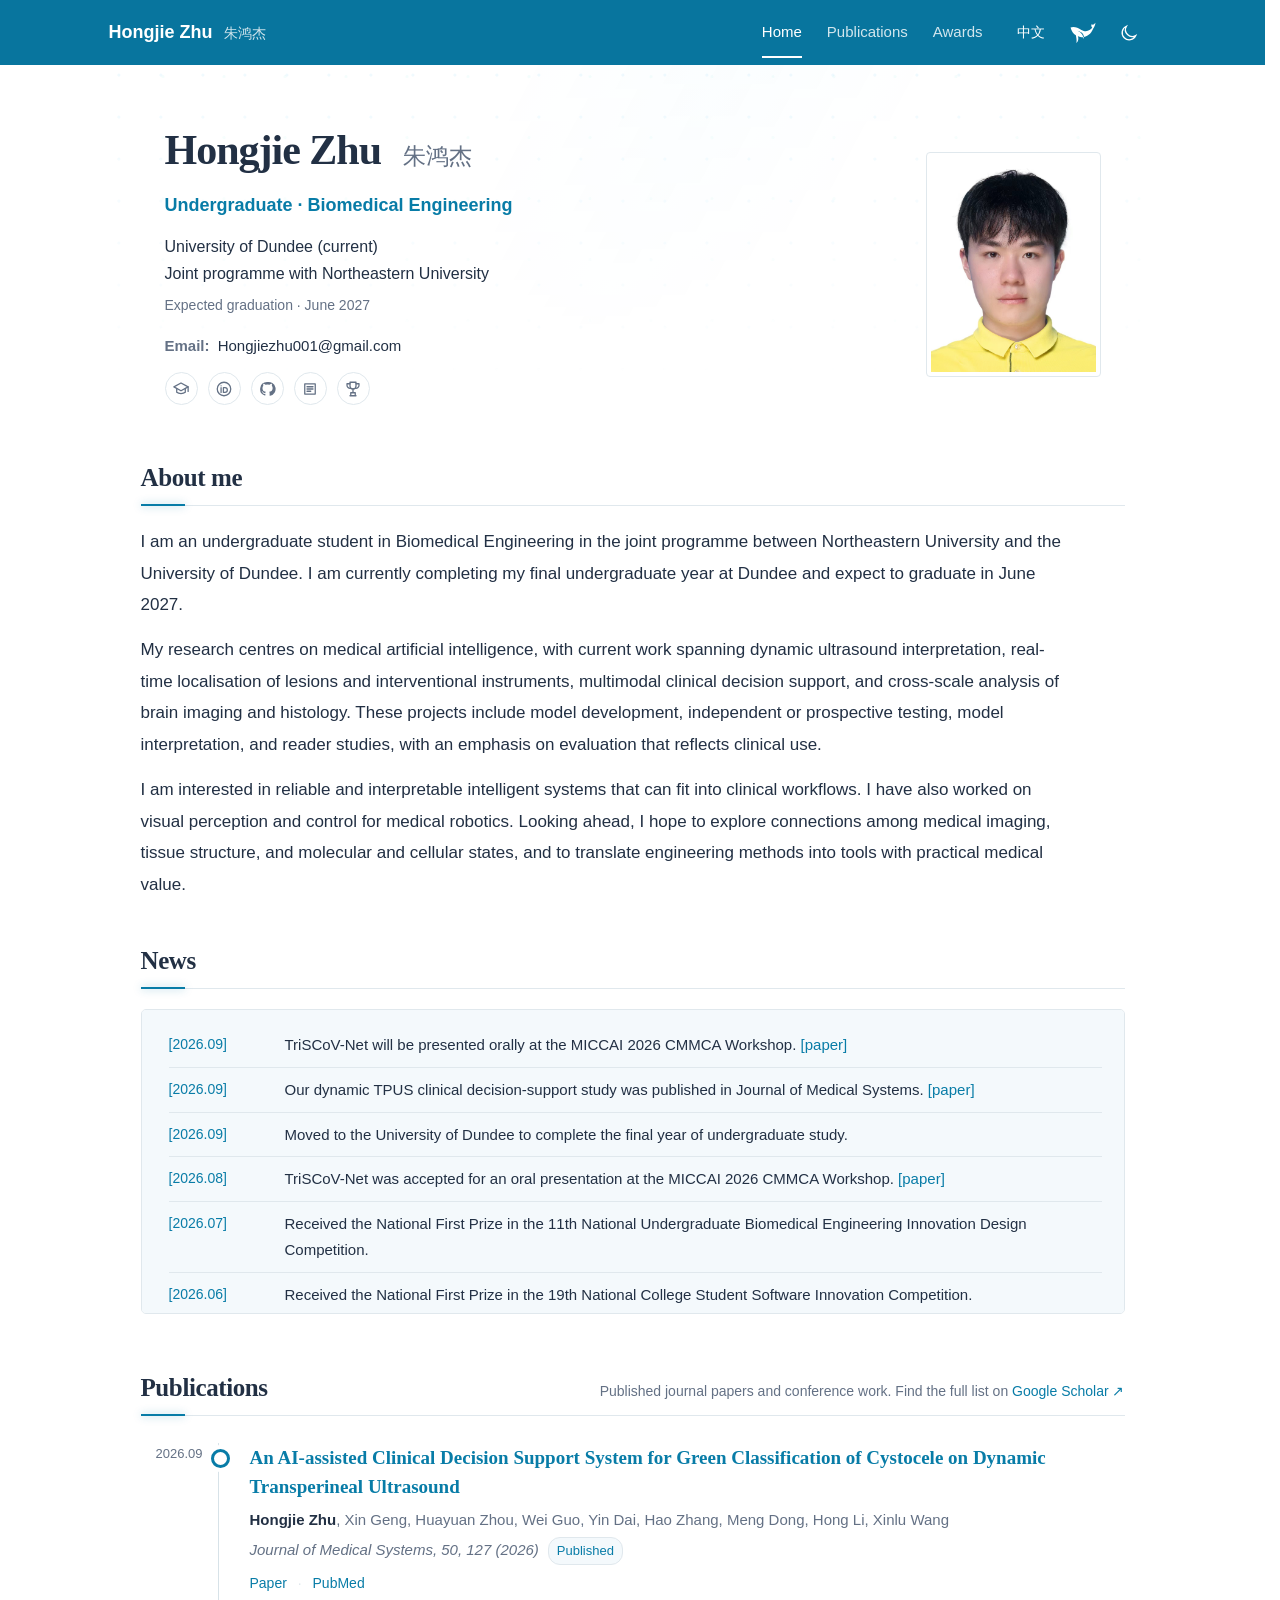
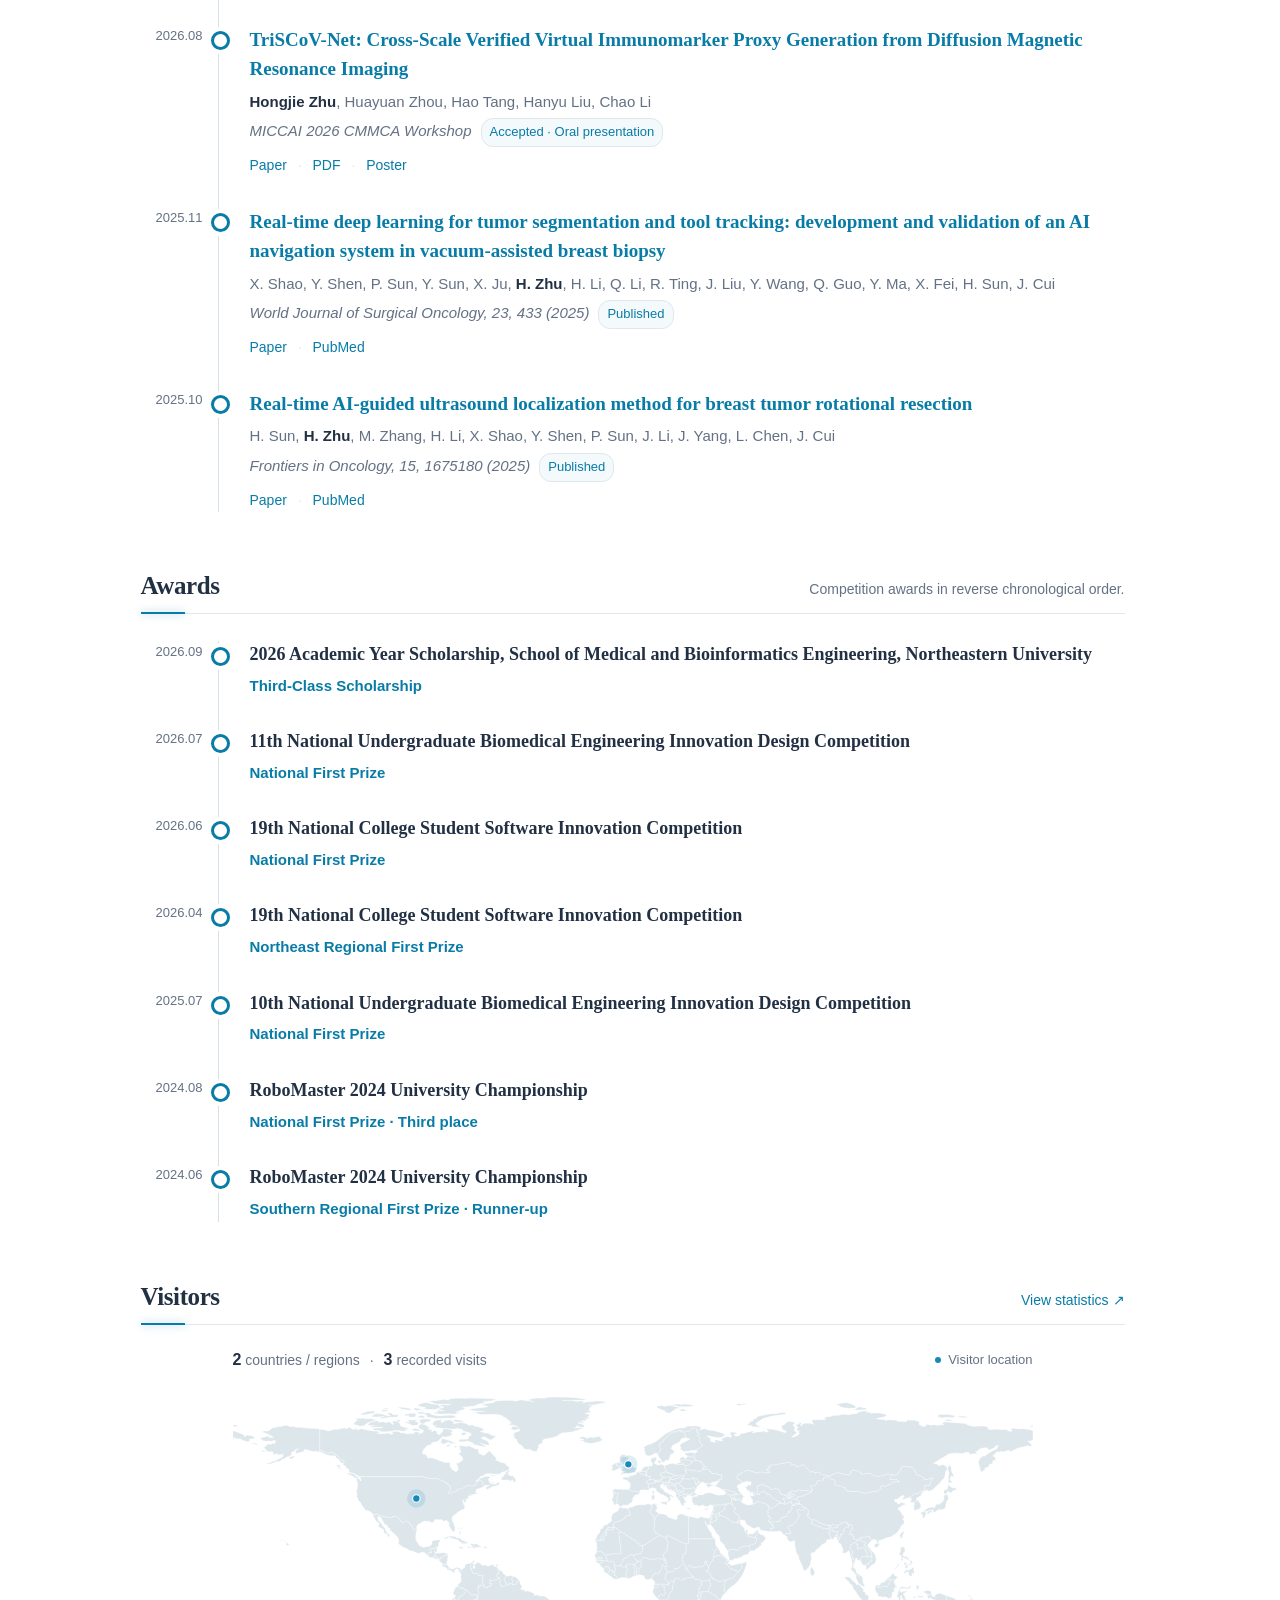
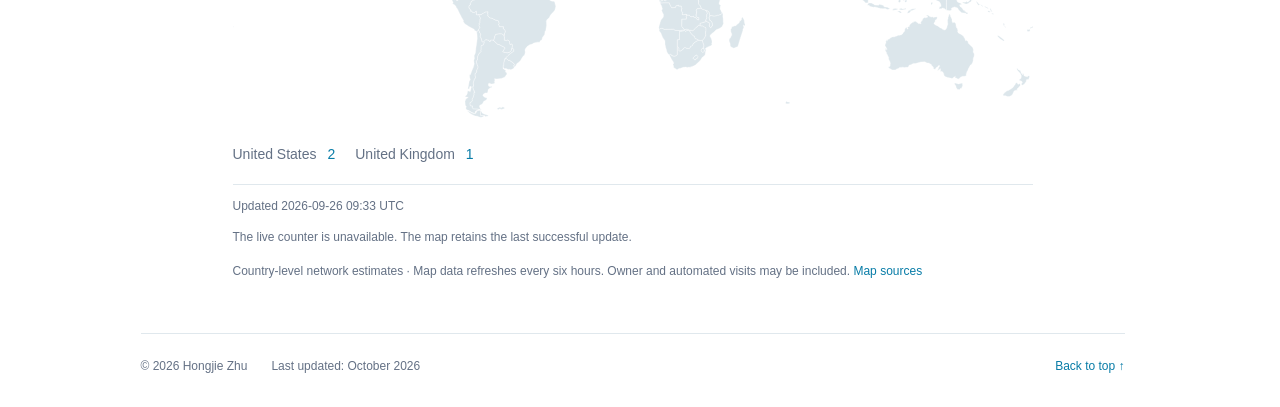
==== index.html @ 6c7c734a "Remove control hover tiles and secondary homepage entrance animation" ====
<!DOCTYPE html>
<html lang="en" data-theme="light"><head><meta charset="utf-8"><meta name="viewport" content="width=device-width,initial-scale=1"><meta name="theme-color" content="#ffffff"><meta name="description" content="Hongjie Zhu's academic homepage: biomedical engineering at Northeastern University and the University of Dundee, with a focus on medical AI and imaging."><title>Hongjie Zhu's Homepage | 朱鸿杰</title><link rel="canonical" href="https://hongjie-zhu.github.io/"><link rel="icon" type="image/svg+xml" href="assets/favicon.svg"><script>(function(){try{var m=localStorage.getItem('hz-theme');document.documentElement.dataset.theme=m||(matchMedia('(prefers-color-scheme: dark)').matches?'dark':'light');}catch(e){}})();</script><link rel="stylesheet" href="styles.css?v=7588e8929e"><script defer src="app.js?v=007b55845a"></script><link rel="alternate" hreflang="en" href="https://hongjie-zhu.github.io/"><link rel="alternate" hreflang="zh-CN" href="https://hongjie-zhu.github.io/zh/"><link rel="alternate" hreflang="x-default" href="https://hongjie-zhu.github.io/"><meta property="og:type" content="website"><meta property="og:site_name" content="Hongjie Zhu · 朱鸿杰"><meta property="og:title" content="Hongjie Zhu's Homepage | 朱鸿杰"><meta property="og:description" content="Hongjie Zhu is a Biomedical Engineering undergraduate in the joint programme between Northeastern University and the University of Dundee, currently studying at Dundee and working on medical AI and medical imaging."><meta property="og:url" content="https://hongjie-zhu.github.io/"><meta property="og:locale" content="en_US"><script type="application/ld+json">{"@context": "https://schema.org", "@type": "ProfilePage", "url": "https://hongjie-zhu.github.io/", "name": "Hongjie Zhu's Homepage | 朱鸿杰", "inLanguage": "en", "mainEntity": {"@type": "Person", "@id": "https://hongjie-zhu.github.io/#hongjie-zhu", "name": "Hongjie Zhu", "alternateName": "朱鸿杰", "url": "https://hongjie-zhu.github.io/", "image": "https://hongjie-zhu.github.io/assets/hongjie-zhu.jpg", "email": "mailto:hongjiezhu001@gmail.com", "sameAs": ["https://github.com/TTTiankun", "https://scholar.google.co.uk/citations?user=rkhNRc4AAAAJ&hl=en", "https://orcid.org/0009-0009-0659-2012", "https://openreview.net/profile?id=~Hongjie_Zhu2"], "description": "Hongjie Zhu is a Biomedical Engineering undergraduate in the joint programme between Northeastern University and the University of Dundee, currently studying at Dundee and working on medical AI and medical imaging.", "affiliation": [{"@type": "CollegeOrUniversity", "name": "University of Dundee"}, {"@type": "CollegeOrUniversity", "name": "Northeastern University"}], "knowsAbout": ["Medical artificial intelligence", "Ultrasound imaging", "Medical imaging"]}}</script><link rel="stylesheet" href="academic.css?v=309079df44"><script defer src="visitor-map.js?v=ad8a6054bc"></script><script defer src="single-page.js?v=20260926c"></script><script>(function(){try{if(!sessionStorage.getItem('hongjie-whale-intro-seen-v1')&&!matchMedia('(prefers-reduced-motion: reduce)').matches)document.documentElement.classList.add('whale-intro-pending')}catch(e){}})();</script><script defer src="intro-whale.js?v=3467a42bf1"></script></head><body id="top" data-single-page="true"><div class="whale-intro" id="whale-intro" aria-hidden="true"><canvas id="whale-canvas" aria-hidden="true"></canvas><button class="intro-skip" id="intro-skip" type="button">Skip</button><div class="intro-brand"><strong>Hongjie Zhu · 朱鸿杰</strong><span>Medical AI · Imaging · Intelligent Systems</span><i aria-hidden="true"></i></div><div class="intro-depth" aria-hidden="true">Deep data · Living intelligence</div></div><a class="skip" href="#main">Skip to content</a><header class="site-header"><div class="header-inner"><a class="site-name" href="#home">Hongjie Zhu <span lang="zh-CN">朱鸿杰</span></a><nav aria-label="Main navigation"><a href="#home" aria-current="location">Home</a><a href="#publications">Publications</a><a href="#awards">Awards</a></nav><div class="preferences"><button id="language-toggle" type="button">中文</button><button class="replay-whale" id="intro-replay" type="button" aria-label="Replay digital whale intro" title="Replay digital whale intro"><svg viewBox="0 0 36 30" aria-hidden="true"><path class="whale-silhouette" fill-rule="evenodd" d="M2 8C6 6 11 8 16 11C22 14.5 27 12 30 8C28.5 7 28.5 5 29 3.7C31 5 32 4 34 1.8C33.8 5 32.5 7.6 31 9.4C28.5 16 23 20 17 20.5C14.5 20.8 12.8 20 11.4 19C12.8 22.8 11.8 26 9.5 28C10.3 24 9.2 20.5 8.8 18C5.5 16.5 3.2 12.8 2 8ZM10.8 12.1C14.6 13.3 18.6 17.3 18.9 23.1C20.1 20.1 18.4 16.1 16.1 14.5C14.3 13.1 12.4 12.3 10.8 12.1Z"/></svg></button><button id="theme-toggle" type="button"><svg aria-hidden="true" viewBox="0 0 24 24"><path class="moon-icon" d="M20.1 15.1A8.2 8.2 0 0 1 8.9 3.9 8.5 8.5 0 1 0 20.1 15.1Z"></path><g class="sun-icon"><circle cx="12" cy="12" r="4"></circle><path d="M12 2v2m0 16v2M2 12h2m16 0h2M5 5l1.5 1.5m11 11L19 19M5 19l1.5-1.5m11-11L19 5"></path></g></svg></button></div></div></header><main class="page" id="main"><section class="nav-section home-content" id="home"><section class="academic-profile"><div class="identity"><h1>Hongjie Zhu <span lang="zh-CN">朱鸿杰</span></h1><p class="identity-role">Undergraduate · Biomedical Engineering</p><p class="identity-affiliation"><a href="https://www.dundee.ac.uk/" target="_blank" rel="noopener noreferrer">University of Dundee</a> (current)<br>Joint programme with <a href="https://www.neu.edu.cn/" target="_blank" rel="noopener noreferrer">Northeastern University</a></p><p class="identity-programme">Expected graduation · June 2027</p><p class="identity-email"><span>Email:</span> Hongjiezhu001@gmail.com</p><div class="profile-icons"><a class="profile-icon" href="https://scholar.google.co.uk/citations?user=rkhNRc4AAAAJ&hl=en" aria-label="Google Scholar" title="Google Scholar" target="_blank" rel="noopener noreferrer"><svg viewBox="0 0 24 24" aria-hidden="true"><path d="M2.5 9.2 12 4l9.5 5.2L12 14.4 2.5 9.2Z"/><path d="M6.3 11.3v5.1c2.9 2.2 8.5 2.2 11.4 0v-5.1M21.5 9.3v6"/></svg></a><a class="profile-icon" href="https://orcid.org/0009-0009-0659-2012" aria-label="ORCID" title="ORCID" target="_blank" rel="noopener noreferrer"><svg viewBox="0 0 24 24" aria-hidden="true"><circle cx="12" cy="12" r="9"/><path d="M8.1 10.2v6.3M8.1 7.7h.01M11.2 10.2h2.1a3.15 3.15 0 0 1 0 6.3h-2.1v-6.3Z"/></svg></a><a class="profile-icon" href="https://github.com/TTTiankun" aria-label="GitHub" title="GitHub" target="_blank" rel="noopener noreferrer"><svg viewBox="0 0 24 24" aria-hidden="true"><path d="M12 2.8a9.2 9.2 0 0 0-2.9 17.9c.5.1.7-.2.7-.5v-1.8c-2.8.6-3.4-1.2-3.4-1.2-.5-1.2-1.1-1.5-1.1-1.5-.9-.6.1-.6.1-.6 1 0 1.6 1.1 1.6 1.1.9 1.6 2.4 1.1 2.9.9.1-.7.4-1.1.7-1.4-2.3-.3-4.6-1.1-4.6-5.1 0-1.1.4-2.1 1.1-2.8-.1-.3-.5-1.3.1-2.7 0 0 .9-.3 2.9 1.1a10 10 0 0 1 5.3 0c2-1.4 2.9-1.1 2.9-1.1.6 1.4.2 2.4.1 2.7.7.8 1.1 1.7 1.1 2.8 0 4-2.4 4.8-4.7 5.1.4.3.7 1 .7 1.9v3c0 .3.2.6.7.5A9.2 9.2 0 0 0 12 2.8Z"/></svg></a><a class="profile-icon" href="https://openreview.net/profile?id=~Hongjie_Zhu2" aria-label="OpenReview" title="OpenReview" target="_blank" rel="noopener noreferrer"><svg viewBox="0 0 24 24" aria-hidden="true"><path d="M5 5.3h14v13.4H5z"/><path d="M8 9h8M8 12h8M8 15h5"/></svg></a><a class="profile-icon" href="#awards" aria-label="Awards" title="Awards"><svg viewBox="0 0 24 24" aria-hidden="true"><path d="M8 3h8v5a4 4 0 0 1-8 0V3Z"/><path d="M8 5H4v2a4 4 0 0 0 4.5 4M16 5h4v2a4 4 0 0 1-4.5 4M12 12v5M8 21h8M9 17h6v4H9z"/></svg></a></div></div><figure class="identity-photo"><img class="portrait" src="assets/hongjie-zhu.jpg" width="1102" height="1417" alt="Hongjie Zhu / 朱鸿杰" fetchpriority="high"></figure></section><section class="section biography-section"><h2>About me</h2><p>I am an undergraduate student in Biomedical Engineering in the joint programme between Northeastern University and the University of Dundee. I am currently completing my final undergraduate year at Dundee and expect to graduate in June 2027.</p><p>My research centres on medical artificial intelligence, with current work spanning dynamic ultrasound interpretation, real-time localisation of lesions and interventional instruments, multimodal clinical decision support, and cross-scale analysis of brain imaging and histology. These projects include model development, independent or prospective testing, model interpretation, and reader studies, with an emphasis on evaluation that reflects clinical use.</p><p>I am interested in reliable and interpretable intelligent systems that can fit into clinical workflows. I have also worked on visual perception and control for medical robotics. Looking ahead, I hope to explore connections among medical imaging, tissue structure, and molecular and cellular states, and to translate engineering methods into tools with practical medical value.</p></section><section class="section news-section"><h2>News</h2><div class="news-scroll" tabindex="0" aria-label="News archive"><ul><li><time datetime="2026.09">[2026.09]</time><p>TriSCoV-Net will be presented orally at the MICCAI 2026 CMMCA Workshop. <a href="https://papers.miccai.org/miccai-2026-sat/CMMCA_010.html" target="_blank" rel="noopener noreferrer">[paper]</a></p></li><li><time datetime="2026.09">[2026.09]</time><p>Our dynamic TPUS clinical decision-support study was published in Journal of Medical Systems. <a href="https://doi.org/10.1007/s10916-026-02453-7" target="_blank" rel="noopener noreferrer">[paper]</a></p></li><li><time datetime="2026.09">[2026.09]</time><p>Moved to the University of Dundee to complete the final year of undergraduate study.</p></li><li><time datetime="2026.08">[2026.08]</time><p>TriSCoV-Net was accepted for an oral presentation at the MICCAI 2026 CMMCA Workshop. <a href="https://papers.miccai.org/miccai-2026-sat/CMMCA_010.html" target="_blank" rel="noopener noreferrer">[paper]</a></p></li><li><time datetime="2026.07">[2026.07]</time><p>Received the National First Prize in the 11th National Undergraduate Biomedical Engineering Innovation Design Competition.</p></li><li><time datetime="2026.06">[2026.06]</time><p>Received the National First Prize in the 19th National College Student Software Innovation Competition.</p></li><li><time datetime="2026.04">[2026.04]</time><p>Received the Northeast Regional First Prize in the 19th National College Student Software Innovation Competition.</p></li><li><time datetime="2025.11">[2025.11]</time><p>Our AI navigation study was published in World Journal of Surgical Oncology. <a href="https://doi.org/10.1186/s12957-025-04087-4" target="_blank" rel="noopener noreferrer">[paper]</a></p></li><li><time datetime="2025.10">[2025.10]</time><p>Our real-time ultrasound localization study was published in Frontiers in Oncology. <a href="https://doi.org/10.3389/fonc.2025.1675180" target="_blank" rel="noopener noreferrer">[paper]</a></p></li><li><time datetime="2025.07">[2025.07]</time><p>Received the National First Prize in the 10th National Undergraduate Biomedical Engineering Innovation Design Competition.</p></li><li><time datetime="2024.08">[2024.08]</time><p>Received the National First Prize (third place) in the RoboMaster 2024 University Championship.</p></li><li><time datetime="2024.06">[2024.06]</time><p>Received the Southern Regional First Prize (runner-up) in the RoboMaster 2024 University Championship.</p></li><li><time datetime="2023.08">[2023.08]</time><p>Joined Northeastern University to study Biomedical Engineering.</p></li></ul></div></section></section><section class="nav-section section timeline-section" id="publications"><div class="section-title"><h2>Publications</h2><p>Published journal papers and conference work. Find the full list on <a href="https://scholar.google.co.uk/citations?user=rkhNRc4AAAAJ&hl=en" target="_blank" rel="noopener noreferrer">Google Scholar ↗</a></p></div><ol class="academic-timeline"><li><time datetime="2026.09">2026.09</time><article><h3>An AI-assisted Clinical Decision Support System for Green Classification of Cystocele on Dynamic Transperineal Ultrasound</h3><p class="timeline-authors"><strong>Hongjie Zhu</strong>, Xin Geng, Huayuan Zhou, Wei Guo, Yin Dai, Hao Zhang, Meng Dong, Hong Li, Xinlu Wang</p><p class="timeline-venue"><em>Journal of Medical Systems, 50, 127 (2026)</em><span class="timeline-status">Published</span></p><div class="timeline-links"><a href="https://doi.org/10.1007/s10916-026-02453-7" target="_blank" rel="noopener noreferrer">Paper</a><span aria-hidden="true"> · </span><a href="https://pubmed.ncbi.nlm.nih.gov/42678584/" target="_blank" rel="noopener noreferrer">PubMed</a></div></article></li><li><time datetime="2026.08">2026.08</time><article><h3>TriSCoV-Net: Cross-Scale Verified Virtual Immunomarker Proxy Generation from Diffusion Magnetic Resonance Imaging</h3><p class="timeline-authors"><strong>Hongjie Zhu</strong>, Huayuan Zhou, Hao Tang, Hanyu Liu, Chao Li</p><p class="timeline-venue"><em>MICCAI 2026 CMMCA Workshop</em><span class="timeline-status">Accepted · Oral presentation</span></p><div class="timeline-links"><a href="https://papers.miccai.org/miccai-2026-sat/CMMCA_010.html" target="_blank" rel="noopener noreferrer">Paper</a><span aria-hidden="true"> · </span><a href="https://papers.miccai.org/miccai-2026-sat/paper/CMMCA2026_010.pdf" target="_blank" rel="noopener noreferrer">PDF</a><span aria-hidden="true"> · </span><a href="https://cmmca.github.io/CMMCA2026/poster/10-ID-10_TriSCoV-Net%20Cross-Scale%20Verified%20Virtual%20Immunomarker%20Proxy%20Generation%20from%20Diffusion%20Magnetic%20Resonance%20Imaging.pdf" target="_blank" rel="noopener noreferrer">Poster</a></div></article></li><li><time datetime="2025.11">2025.11</time><article><h3>Real-time deep learning for tumor segmentation and tool tracking: development and validation of an AI navigation system in vacuum-assisted breast biopsy</h3><p class="timeline-authors">X. Shao, Y. Shen, P. Sun, Y. Sun, X. Ju, <strong>H. Zhu</strong>, H. Li, Q. Li, R. Ting, J. Liu, Y. Wang, Q. Guo, Y. Ma, X. Fei, H. Sun, J. Cui</p><p class="timeline-venue"><em>World Journal of Surgical Oncology, 23, 433 (2025)</em><span class="timeline-status">Published</span></p><div class="timeline-links"><a href="https://doi.org/10.1186/s12957-025-04087-4" target="_blank" rel="noopener noreferrer">Paper</a><span aria-hidden="true"> · </span><a href="https://pubmed.ncbi.nlm.nih.gov/41225484/" target="_blank" rel="noopener noreferrer">PubMed</a></div></article></li><li><time datetime="2025.10">2025.10</time><article><h3>Real-time AI-guided ultrasound localization method for breast tumor rotational resection</h3><p class="timeline-authors">H. Sun, <strong>H. Zhu</strong>, M. Zhang, H. Li, X. Shao, Y. Shen, P. Sun, J. Li, J. Yang, L. Chen, J. Cui</p><p class="timeline-venue"><em>Frontiers in Oncology, 15, 1675180 (2025)</em><span class="timeline-status">Published</span></p><div class="timeline-links"><a href="https://doi.org/10.3389/fonc.2025.1675180" target="_blank" rel="noopener noreferrer">Paper</a><span aria-hidden="true"> · </span><a href="https://pubmed.ncbi.nlm.nih.gov/41211448/" target="_blank" rel="noopener noreferrer">PubMed</a></div></article></li></ol></section><section class="nav-section section timeline-section" id="awards"><div class="section-title"><h2>Awards</h2><p>Competition awards in reverse chronological order.</p></div><ol class="academic-timeline award-timeline"><li><time datetime="2026.09">2026.09</time><article><h3>2026 Academic Year Scholarship, School of Medical and Bioinformatics Engineering, Northeastern University</h3><p class="timeline-venue">Third-Class Scholarship</p></article></li><li><time datetime="2026.07">2026.07</time><article><h3>11th National Undergraduate Biomedical Engineering Innovation Design Competition</h3><p class="timeline-venue">National First Prize</p></article></li><li><time datetime="2026.06">2026.06</time><article><h3>19th National College Student Software Innovation Competition</h3><p class="timeline-venue">National First Prize</p></article></li><li><time datetime="2026.04">2026.04</time><article><h3>19th National College Student Software Innovation Competition</h3><p class="timeline-venue">Northeast Regional First Prize</p></article></li><li><time datetime="2025.07">2025.07</time><article><h3>10th National Undergraduate Biomedical Engineering Innovation Design Competition</h3><p class="timeline-venue">National First Prize</p></article></li><li><time datetime="2024.08">2024.08</time><article><h3>RoboMaster 2024 University Championship</h3><p class="timeline-venue">National First Prize · Third place</p></article></li><li><time datetime="2024.06">2024.06</time><article><h3>RoboMaster 2024 University Championship</h3><p class="timeline-venue">Southern Regional First Prize · Runner-up</p></article></li></ol></section><section aria-labelledby="visitors-title" class="section visitors-section" id="visitors"><div class="section-title"><h2 id="visitors-title">Visitors</h2><a href="https://info.flagcounter.com/6R7o" rel="noopener noreferrer" target="_blank">View statistics ↗</a></div>
<div class="minimal-map" data-stats-url="https://raw.githubusercontent.com/hongjie-zhu/hongjie-zhu.github.io/main/assets/visitor-stats.json"><div class="map-meta"><p><strong id="country-total">2</strong> countries / regions<span class="meta-divider">·</span><strong id="visit-total">3</strong> recorded visits</p><span class="map-legend"><i aria-hidden="true"></i>Visitor location</span></div>
<svg aria-labelledby="map-title map-desc" class="visitor-map" role="img" viewbox="0 0 960 400"><title id="map-title">Visitor countries and regions</title><desc id="map-desc">Blue markers show countries with recorded visits. The country list below provides the same information.</desc><use class="map-land" href="assets/world-land.svg#land"></use><g id="visitor-markers"><g class="map-marker" data-country="US" transform="translate(220.0,125.4)"><title>United States: 2</title><circle class="marker-halo" r="11"></circle><circle class="marker-dot" r="4.5"></circle></g><g class="map-marker" data-country="GB" transform="translate(474.4,84.4)"><title>United Kingdom: 1</title><circle class="marker-halo" r="11"></circle><circle class="marker-dot" r="4.5"></circle></g></g></svg>
<ul class="visitor-countries" id="visitor-country-list"><li><button data-country="US" type="button">United States <span>2</span></button></li><li><button data-country="GB" type="button">United Kingdom <span>1</span></button></li></ul>
<div class="map-foot"><p>Updated <time datetime="2026-09-26T09:33:33+00:00" id="map-updated">2026-09-26 09:33 UTC</time></p><a aria-label="Live pageview counter by Flag Counter" class="visitor-widget integrated-counter" href="https://info.flagcounter.com/6R7o" rel="noopener noreferrer" target="_blank"><img alt="Live homepage pageview counter" decoding="async" id="visitor-counter" loading="eager" src="https://s01.flagcounter.com/mini/6R7o/bg_FFFFFF/txt_647185/border_FFFFFF/flags_0/"/></a></div><p class="counter-error" hidden="" role="status">The live counter is unavailable. The map retains the last successful update.</p></div>
<p class="small-note">Country-level network estimates · Map data refreshes every six hours. Owner and automated visits may be included. <a href="assets/MAP-SOURCES.txt">Map sources</a></p></section></main><footer class="site-footer"><div><span>© 2026 Hongjie Zhu</span><span>Last updated: October 2026</span><a class="back-to-top" href="#top">Back to top ↑</a></div></footer></body></html>
---- styles.css ----
:root{color-scheme:light;--bg:#fff;--text:#223044;--muted:#647185;--blue:#087ca7;--line:#e0e8ed;--wash:#f4f9fc;--header:rgba(255,255,255,.96)}
:root[data-theme=dark]{color-scheme:dark;--bg:#141d28;--text:#e1e8ef;--muted:#a4b3c4;--blue:#73c9ed;--line:#31404f;--wash:#1b2937;--header:rgba(20,29,40,.96)}
*{box-sizing:border-box}html{scroll-behavior:smooth;scroll-padding-top:95px}body{margin:0;background:var(--bg);color:var(--text);font:16px/1.75 -apple-system,BlinkMacSystemFont,"Segoe UI","Microsoft YaHei",sans-serif}a{color:var(--blue);text-decoration:none;text-underline-offset:4px}a:hover{text-decoration:underline}button{font:inherit;cursor:pointer}a,button{-webkit-tap-highlight-color:transparent}:focus-visible{outline:2px solid var(--blue);outline-offset:5px}img{display:block;max-width:100%;height:auto}h1,h2,h3,p,figure{margin:0}h1{font-size:29px;line-height:1.3;font-weight:650;letter-spacing:-.6px}h2{font-size:23px;line-height:1.4;font-weight:620;letter-spacing:-.35px}h3{font-size:17px;line-height:1.6;font-weight:600}p+p{margin-top:14px}.skip{position:absolute;top:-100px;left:15px;padding:8px;background:var(--bg);z-index:20}.skip:focus{top:8px}.site-header{border-bottom:1px solid var(--line);background:var(--header)}.header-inner{max-width:1160px;margin:auto;min-height:79px;display:flex;align-items:center;gap:26px;padding:12px 28px}.site-name{margin-right:auto;color:var(--text);font-size:19px;font-weight:650;white-space:nowrap}.site-name span{font-size:14px;font-weight:400;margin-left:7px;color:var(--muted)}nav{display:flex;gap:25px}.site-header nav a{font-size:15px;color:var(--muted);padding:10px 0}.site-header nav a[aria-current]{color:var(--blue);box-shadow:0 2px var(--blue)}.preferences{display:flex;align-items:center;gap:8px}.preferences button{border:0;background:transparent;color:var(--text);min-width:38px;min-height:40px;padding:6px;font-size:14px}.preferences button:hover{background:var(--wash);border-radius:5px}.preferences svg{display:block;width:20px;height:20px;fill:none;stroke:currentColor;stroke-width:1.6}.sun-icon{display:none}[data-theme=dark] .moon-icon{display:none}[data-theme=dark] .sun-icon{display:block}.page{max-width:1104px;margin:0 auto;padding:58px 28px 0}.profile{display:grid;grid-template-columns:218px minmax(0,1fr);gap:48px;align-items:start}.portrait{width:190px;height:244px;object-fit:cover;border-radius:4px;margin:0 auto}.portrait-column{text-align:center}.profile-name{font-size:19px;font-weight:650;margin-top:15px}.profile-name span{display:block;font-size:16px;font-weight:400}.profile-role{font-size:14px;color:var(--muted);margin-top:5px}.profile-links{display:flex;justify-content:center;gap:18px;margin-top:10px;font-size:14px}.bio h1{margin-bottom:21px}.bio p{line-height:1.85}.education-line{color:var(--muted);font-size:14px;padding-top:6px}.education-line a{color:var(--blue)}.section{margin-top:46px}.section>h2,.section-title{margin-bottom:21px}.directions{display:grid;grid-template-columns:repeat(4,minmax(0,1fr));gap:22px}.direction{border-top:2px solid var(--blue);padding-top:13px;color:var(--text)}.direction:hover{text-decoration:none}.direction:hover h3{text-decoration:underline;text-underline-offset:4px}.direction h3{font-size:16px;color:var(--blue);margin-bottom:8px}.direction p{font-size:14px;color:var(--muted);line-height:1.7}.news-list{border-top:1px solid var(--line)}.news-item{display:grid;grid-template-columns:98px minmax(0,1fr);gap:20px;padding:11px 0;border-bottom:1px solid var(--line);font-size:14px;line-height:1.75}.news-item time{color:var(--muted);font-variant-numeric:tabular-nums}.section-title{display:flex;align-items:baseline;justify-content:space-between;gap:20px}.section-title>a{font-size:14px}.work-entry{display:grid;grid-template-columns:208px minmax(0,1fr);gap:27px;margin-top:30px}.work-thumb{background:white;border:1px solid var(--line);align-self:start;padding:8px;border-radius:3px;min-height:145px;display:flex;align-items:center;justify-content:center}.work-thumb img{width:100%;max-height:175px;object-fit:contain}.authors{font-size:14px;color:var(--muted);line-height:1.65;margin-top:8px}.authors strong{color:var(--text);font-weight:600}.venue{font-size:14px;color:var(--muted);margin-top:5px}.paper-status{display:inline-block;color:var(--blue);font-size:12px;background:var(--wash);border:1px solid var(--line);padding:0 6px;margin:2px 0 2px 5px;border-radius:3px;white-space:nowrap}.work-description{font-size:14px;line-height:1.75;margin-top:9px}.entry-links{display:flex;flex-wrap:wrap;gap:9px;font-size:14px;margin-top:9px}.robotics-diagram{flex-direction:column;background:var(--wash);color:var(--blue);font-size:12px;letter-spacing:1.4px;padding:18px;line-height:1.5;min-height:156px}.robotics-diagram b{font-size:16px;font-weight:400;margin:2px}.visitor-widget{display:inline-block;background:white;padding:12px;border:1px solid var(--line);border-radius:4px;max-width:100%}.visitor-widget img{max-width:100%;height:auto;min-height:65px}.small-note{font-size:12px;color:var(--muted);margin-top:12px;max-width:620px}.counter-error{font-size:14px;color:var(--muted)}.site-footer{max-width:1048px;margin:52px auto 0;border-top:1px solid var(--line);padding:22px 0 30px}.site-footer>div{display:flex;gap:24px;font-size:12px;color:var(--muted)}.site-footer a{margin-left:auto}.page-intro{margin-bottom:32px}.page-intro>p{color:var(--muted);margin-top:14px;max-width:780px}.publication-entry{margin-top:24px;padding-bottom:24px;border-bottom:1px solid var(--line)}.publication-entry h3{font-size:17px}.publication-entry h3 a{color:var(--text)}.publication-entry h3 a:hover{color:var(--blue)}.publication-year h2{color:var(--blue);font-size:20px}.research-index{flex-wrap:wrap;gap:12px 25px;padding:15px 0;border-top:1px solid var(--line);border-bottom:1px solid var(--line);font-size:14px}.research-area{margin-top:47px}.area-summary{color:var(--muted);margin-top:-9px}.research-project{margin-top:30px}.research-project h3{font-size:19px}.project-meta{color:var(--muted);font-size:13px;margin-top:7px!important;margin-bottom:15px}.research-project>p:not(.project-meta){font-size:15px;line-height:1.85}.research-figure{max-width:740px;margin:24px auto}.research-figure img{padding:12px;background:#fff;border:1px solid var(--line);width:100%}figcaption{font-size:13px;color:var(--muted);margin-top:10px}.direction-status{font-size:13px;color:var(--blue);margin-top:-10px;margin-bottom:15px}.scale-sequence{list-style:none;padding:0;display:grid;grid-template-columns:repeat(4,minmax(0,1fr));gap:14px;margin:25px 0}.scale-sequence li{background:var(--wash);border-top:2px solid var(--blue);padding:14px 8px;text-align:center;font-size:14px}.gallery-grid{display:grid;grid-template-columns:repeat(2,minmax(0,1fr));gap:34px 28px}.gallery-item>a{display:block;border:1px solid var(--line);padding:12px;background:#fff}.gallery-item img{height:255px;width:100%;object-fit:contain}.gallery-item figcaption{display:flex;flex-direction:column;gap:3px}.gallery-portrait{max-width:220px}.gallery-portrait img{border-radius:3px}dialog{border:1px solid var(--line);border-radius:6px;background:var(--bg);color:var(--text);max-width:95vw;width:1080px;max-height:94vh;padding:44px 22px 18px}dialog::backdrop{background:rgba(0,0,0,.77)}dialog img{margin:auto;max-height:72vh;object-fit:contain}dialog p{margin-top:12px;text-align:center;font-size:14px}#close-lightbox{position:absolute;right:9px;top:3px;border:0;background:transparent;color:var(--text);font-size:30px;width:40px;height:40px}html:has(dialog[open]){overflow:hidden}[hidden]{display:none!important}
/* Visitor map and reading improvements */
.visitors-section .section-title{margin-bottom:10px}
.visitor-intro{font-size:15px;color:var(--muted);margin-bottom:20px}
.visitor-map-panel{border:1px solid var(--line);border-radius:6px;padding:20px;background:var(--wash)}
.visitor-map-panel .visitor-widget{display:block;width:100%;max-width:800px;margin:0 auto;padding:0;border:0;border-radius:3px;overflow:hidden;background:white}
.visitor-map-panel .visitor-widget img{width:100%;height:auto;min-height:0;aspect-ratio:800/375}
.visitor-map-panel figcaption{margin-top:14px;font-size:13px;line-height:1.75;color:var(--muted);text-align:center}
.visitor-map-panel .counter-error{padding:30px 12px;text-align:center}
.news-archive>summary{cursor:pointer;color:var(--blue);font-size:14px;min-height:44px;padding:12px 0;list-style-position:inside}
.news-archive>summary:hover{text-decoration:underline;text-underline-offset:4px}
.news-archive[open]>summary{padding-bottom:14px}
.site-footer .back-to-top{margin-left:0}
.back-to-top{white-space:nowrap}
/* Responsive layouts */
html{-webkit-text-size-adjust:100%;text-size-adjust:100%}
.profile>*,.work-entry>*,.news-item>*{min-width:0}
.bio{max-width:760px}
.preferences button{min-width:44px;min-height:44px}
.site-header nav a{min-height:44px;display:flex;align-items:center;justify-content:center}
.publication-entry h3,.work-entry h3{overflow-wrap:anywhere}
.site-footer{width:calc(100% - 56px)}
@media(min-width:1600px){.page{padding-top:64px}}
@media(min-width:768px) and (max-width:1023px){
 .header-inner{gap:18px;padding-inline:28px}
 .site-name span{display:none}
 .site-header nav{gap:20px}
 .page{padding-top:38px}
 .profile{grid-template-columns:170px minmax(0,1fr);gap:32px}
 .portrait{width:160px;height:206px}
 .profile-name{font-size:18px}
 .directions{grid-template-columns:repeat(2,minmax(0,1fr));gap:25px 30px}
 .work-entry{grid-template-columns:180px minmax(0,1fr);gap:24px}
}
@media(max-width:767px){
 body{font-size:16px}
 .header-inner{padding:10px 20px 0;min-height:0;display:grid;grid-template-columns:minmax(0,1fr) auto;gap:5px 8px}
 .site-name{grid-column:1;grid-row:1;font-size:17px;margin:0}
 .site-name span{font-size:13px;margin-left:5px}
 .preferences{grid-column:2;grid-row:1;justify-self:end;gap:2px}
 .site-header nav{grid-column:1/-1;grid-row:2;display:grid;grid-template-columns:repeat(4,minmax(0,1fr));gap:6px;width:100%}
 .site-header nav a{font-size:14px;line-height:1.4;padding:10px 2px;min-height:46px}
 .site-header nav a[aria-current]{box-shadow:inset 0 -2px var(--blue)}
 .page{padding:26px 20px 0}
 .profile{grid-template-columns:1fr;gap:28px}
 .portrait-column{display:grid;grid-template-columns:104px minmax(0,1fr);grid-template-rows:auto auto auto;column-gap:22px;text-align:left;max-width:480px}
 .portrait{grid-column:1;grid-row:1/4;width:104px;height:134px;margin:0;align-self:center}
 .profile-name{grid-column:2;grid-row:1;font-size:21px;line-height:1.45;margin:0;align-self:end}
 .profile-name span{display:block;font-size:16px;margin-top:3px}
 .profile-role{grid-column:2;grid-row:2;margin:3px 0 0;font-size:14px;line-height:1.55;align-self:center}
 .profile-links{grid-column:2;grid-row:3;justify-content:flex-start;align-items:center;gap:17px;flex-wrap:wrap;margin:0;font-size:14px}
 .profile-links a{display:inline-flex;align-items:center;min-height:38px}
 .bio h1{font-size:25px;margin-bottom:15px}
 .bio p{line-height:1.85}
 .education-line{font-size:14px}
 .section{margin-top:36px}
 h2{font-size:22px}
 .section>h2,.section-title{margin-bottom:19px}
 .directions{grid-template-columns:repeat(2,minmax(0,1fr));gap:24px 20px}
 .direction h3{font-size:16px;line-height:1.5}
 .direction p{font-size:14px;line-height:1.7}
 .news-item{grid-template-columns:70px minmax(0,1fr);gap:14px;font-size:15px;line-height:1.75;padding-block:14px}
 .news-item time{font-size:13px;padding-top:2px}
 .section-title{gap:12px;flex-wrap:wrap}
 .section-title>a{font-size:14px}
 .work-entry{grid-template-columns:1fr;gap:17px;margin-top:28px}
 .work-thumb{width:100%;min-height:0;padding:12px}
 .work-thumb img{max-height:180px}
 .robotics-diagram{min-height:136px;padding:16px}
 .work-entry h3,.publication-entry h3{font-size:17px;line-height:1.6}
 .work-description{font-size:15px}
 .authors,.venue{font-size:14px}
 .entry-links{font-size:15px;gap:12px;align-items:center}
 .entry-links a{padding-block:6px}
 .page-intro h1{font-size:27px}
 .page-intro>p{font-size:16px}
 .research-index{gap:12px 22px;font-size:15px}
 .research-index a{padding-block:4px}
 .research-project h3{font-size:19px}
 .research-project>p:not(.project-meta){font-size:16px}
 .research-figure img{padding:5px}
 .gallery-grid{grid-template-columns:1fr;gap:30px}
 .gallery-item img{height:auto;max-height:300px}
 .gallery-item figcaption{font-size:14px}
 .gallery-item figcaption a{padding-block:5px}
 .scale-sequence{grid-template-columns:repeat(2,minmax(0,1fr))}
 .visitor-widget{padding:8px}
 .visitor-map-panel{padding:10px}
 .visitor-map-panel .visitor-widget{padding:0}
 .visitor-map-panel figcaption{font-size:13px;text-align:left}
 .visitor-intro{font-size:15px}
 .small-note{font-size:13px}
 .site-footer{width:calc(100% - 40px);margin:40px auto 0}
 .site-footer>div{flex-wrap:wrap;gap:8px 18px;font-size:13px}
 .site-footer a{margin-left:0}
 dialog{padding-inline:12px}
}
@media(max-width:359px){
 .header-inner{padding-inline:16px;gap:4px}
 .site-name{font-size:16px}
 .site-name span{font-size:12px;margin-left:3px}
 .preferences{gap:0}
 .site-header nav{gap:2px}
 .site-header nav a{font-size:12.5px}
 .page{padding-inline:18px}
 .portrait-column{grid-template-columns:88px minmax(0,1fr);column-gap:17px}
 .portrait{width:88px;height:114px}
 .profile-name{font-size:19px}
 .profile-name span{font-size:15px}
 .profile-links{gap:13px}
 .directions{gap:22px 16px}
 .news-item{grid-template-columns:64px minmax(0,1fr);gap:10px}
}
@media(prefers-reduced-motion:reduce){html{scroll-behavior:auto}}
@media print{.site-header,.preferences,.visitors-section,.site-footer{display:none}.page{padding:0;max-width:none}body{color:#111;background:#fff}.section{break-inside:avoid}a{color:#111}}
---- academic.css ----
/* Compact academic homepage inspired by Cheng Chen's single-page structure. */
:root{--nav:#08759e;--nav-text:#fff;--map-land:#dce6eb;--map-dot:#168ab7;--timeline:#d7e2e8;--header-height:65px}
:root[data-theme=dark]{--nav:#172d3d;--nav-text:#e6f2f8;--map-land:#354956;--map-dot:#74cef1;--timeline:#405362}
html{scroll-padding-top:calc(var(--header-height) + 20px)}
.site-header{position:sticky;top:0;z-index:30;background:var(--nav);border-bottom:0}
.header-inner{max-width:1104px;min-height:65px;padding-block:8px}
.site-header .site-name,.site-header .site-name span,.site-header nav a,.preferences button{color:var(--nav-text)}
.site-header .site-name{font-size:17px;font-weight:550}.site-header .site-name span{opacity:.8}
.site-header nav a{opacity:.82;font-size:14px}.site-header nav a[aria-current]{opacity:1;color:var(--nav-text);box-shadow:0 2px var(--nav-text)}
.preferences button:hover{background:transparent}
.page{max-width:1040px;padding-top:46px}h1,h2{font-family:Georgia,"Noto Serif SC","Songti SC",serif}
.academic-profile{display:grid;grid-template-columns:minmax(0,1fr) 185px;gap:70px;align-items:center;padding:13px 24px 12px}
.identity h1{font-size:42px;line-height:1.25;font-weight:650;letter-spacing:-1px;color:var(--text)}
.identity h1>span{font-family:-apple-system,BlinkMacSystemFont,"Segoe UI","Microsoft YaHei",sans-serif;font-size:23px;font-weight:400;letter-spacing:0;margin-left:12px;color:var(--muted);white-space:nowrap}
.identity-role{font-size:17px;color:var(--blue);font-weight:550;margin-top:13px}.identity-affiliation{line-height:1.7;margin-top:12px;font-size:15px}.identity-affiliation a{color:var(--text)}
.identity-programme{font-size:13px;color:var(--muted);margin-top:6px}.identity-email{margin-top:15px;font-size:14px}
.identity-photo{justify-self:end}.identity-photo .portrait{width:175px;height:auto;aspect-ratio:1102/1417;border:1px solid var(--line);border-radius:4px;padding:4px;background:#fff}
.profile-icons{display:flex;align-items:center;gap:10px;margin-top:13px}.profile-icon{width:33px;height:33px;border:1px solid var(--line);border-radius:50%;display:grid;place-items:center;color:var(--muted);background:var(--bg);transition:color .15s,border-color .15s,transform .15s}.profile-icon:hover{color:var(--blue);border-color:var(--blue);text-decoration:none;transform:translateY(-1px)}.profile-icon svg{width:18px;height:18px;fill:none;stroke:currentColor;stroke-width:1.7;stroke-linecap:round;stroke-linejoin:round}.profile-icon:nth-child(3) svg{fill:currentColor;stroke:none}
.biography-section{margin-top:45px}.biography-section p{line-height:1.85;font-size:16px;max-width:910px}
.section{margin-top:43px}.section>h2,.section-title{position:relative;padding-bottom:10px;border-bottom:1px solid var(--line);margin-bottom:20px}.section>h2:after,.section-title:after{content:"";position:absolute;left:0;bottom:-1px;width:44px;height:2px;background:var(--blue)}h2{font-size:25px;font-weight:650;letter-spacing:-.4px}.nav-section{scroll-margin-top:0}
.news-scroll{max-height:305px;overflow-y:auto;border:1px solid var(--line);border-radius:5px;background:var(--wash);padding:13px 22px 13px 27px;scrollbar-color:var(--blue) transparent;scrollbar-width:thin}.news-scroll:focus-visible{outline:2px solid var(--blue);outline-offset:4px}.news-scroll ul{list-style:none;margin:0;padding:0}.news-scroll li{display:grid;grid-template-columns:92px minmax(0,1fr);gap:15px;padding:8px 0;border-bottom:1px solid var(--line);font-size:14px;line-height:1.7}.news-scroll li:last-child{border-bottom:0}.news-scroll time{color:var(--blue);font-size:13px;font-variant-numeric:tabular-nums}.news-scroll p{margin:0}
.timeline-section{margin-top:56px}.timeline-section>.section-title{display:flex;align-items:baseline;justify-content:space-between;gap:24px}.timeline-section>.section-title p{font-size:13px;color:var(--muted);text-align:right}.timeline-section>.section-title h2{flex:none}
.academic-timeline{list-style:none;margin:27px 0 0 77px;padding:0 0 0 31px;border-left:1px solid var(--timeline)}.academic-timeline li{position:relative;padding:0 0 29px}.academic-timeline li:last-child{padding-bottom:0}.academic-timeline li:before{content:"";position:absolute;left:-39px;top:6px;width:13px;height:13px;border:3px solid var(--blue);background:var(--bg);border-radius:50%;box-shadow:0 0 0 4px var(--bg)}.academic-timeline time{position:absolute;right:calc(100% + 47px);top:0;width:64px;text-align:right;font-size:12px;color:var(--muted);font-variant-numeric:tabular-nums;white-space:nowrap}.academic-timeline h3{font-family:Georgia,"Noto Serif SC","Songti SC",serif;font-size:17px;line-height:1.55;color:var(--blue);font-weight:600}.timeline-authors{font-size:13px;line-height:1.65;margin-top:6px;color:var(--muted)}.timeline-authors strong{color:var(--text)}.timeline-venue{font-size:13px;color:var(--muted);margin-top:4px}.timeline-status{display:inline-block;margin-left:9px;padding:1px 7px;background:var(--wash);border:1px solid var(--line);border-radius:12px;font-size:11px;color:var(--blue)}.timeline-links{font-size:13px;margin-top:6px}.timeline-links span{padding:0 7px;color:var(--line)}.award-timeline h3{color:var(--text);font-size:16px}.award-timeline .timeline-venue{color:var(--blue);font-weight:550}
.visitors-section{margin-top:57px}.minimal-map{max-width:800px;margin:21px auto 0}.map-meta{display:flex;align-items:center;justify-content:space-between;gap:15px;font-size:13px;color:var(--muted)}.map-meta strong{color:var(--text);font-size:16px;font-weight:600}.meta-divider{padding:0 10px;color:var(--muted)}.map-legend{font-size:12px;white-space:nowrap;display:flex;align-items:center;gap:7px}.map-legend i{width:6px;height:6px;display:inline-block;background:var(--map-dot);border-radius:50%}.visitor-map{display:block;width:100%;height:auto;margin:20px 0 8px;overflow:visible}.map-land{fill:var(--map-land);stroke:var(--bg);stroke-width:.4}.marker-halo{fill:var(--map-dot);opacity:.14}.marker-dot{fill:var(--map-dot);stroke:var(--bg);stroke-width:1.4}.map-marker.is-active .marker-halo{opacity:.35}.map-marker.is-active .marker-dot{stroke-width:2.5}.visitor-countries{list-style:none;display:flex;flex-wrap:wrap;gap:6px 20px;padding:0;margin:3px 0 10px}.visitor-countries button{border:0;padding:7px 0;background:transparent;color:var(--muted);font-size:13px;min-height:34px}.visitor-countries button:hover,.visitor-countries button:focus-visible{color:var(--blue)}.visitor-countries button span{color:var(--blue);margin-left:7px;font-variant-numeric:tabular-nums}.map-foot{display:flex;justify-content:space-between;align-items:center;gap:10px;border-top:1px solid var(--line);padding-top:11px;font-size:11px;color:var(--muted)}.map-foot .visitor-widget{border:0;padding:0;border-radius:0;line-height:1;background:transparent;max-width:145px;mix-blend-mode:multiply}.map-foot .visitor-widget img{min-height:0;height:auto;max-width:145px;width:auto}[data-theme=dark] .map-foot .visitor-widget{filter:invert(1) hue-rotate(180deg);mix-blend-mode:screen}.visitors-section .small-note{margin:13px auto 0;max-width:800px;font-size:11px;line-height:1.7;color:var(--muted)}.minimal-map .counter-error{font-size:12px;margin-top:10px}
.site-footer{max-width:984px;font-size:12px}.site-footer>div{align-items:center}.site-footer .back-to-top{margin-left:auto}
@media(min-width:768px) and (max-width:1023px){.academic-profile{grid-template-columns:minmax(0,1fr) 160px;gap:35px;padding-inline:4px}.identity h1{font-size:37px}.identity h1>span{font-size:20px}.identity-photo .portrait{width:155px}}
@media(max-width:767px){.header-inner{min-height:0;padding:8px 20px 0}.site-header nav{grid-template-columns:repeat(3,minmax(0,1fr))}.site-header nav a[aria-current]{box-shadow:inset 0 -2px var(--nav-text)}.page{padding:27px 20px 0}.academic-profile{grid-template-columns:minmax(0,1fr) 100px;gap:20px;padding:0;align-items:start}.identity h1{font-size:30px;line-height:1.2;letter-spacing:-.6px}.identity h1>span{display:block;font-size:18px;margin:6px 0 0}.identity-role{font-size:14px;line-height:1.65;margin-top:12px}.identity-affiliation{font-size:14px;line-height:1.65;margin-top:10px}.identity-programme{font-size:12px;margin-top:5px;line-height:1.6}.identity-email{font-size:13px;margin-top:12px;overflow-wrap:anywhere}.identity-photo .portrait{width:100px;margin-top:4px;padding:3px}.profile-icons{gap:7px;margin-top:10px}.profile-icon{width:31px;height:31px}.profile-icon svg{width:16px;height:16px}.biography-section{margin-top:30px}.biography-section p{font-size:15px;line-height:1.85}.section{margin-top:34px}h2{font-size:23px}.section>h2,.section-title{margin-bottom:17px;padding-bottom:9px}.news-scroll{max-height:315px;padding:10px 14px}.news-scroll li{grid-template-columns:74px minmax(0,1fr);gap:9px;font-size:14px;padding:9px 0}.news-scroll time{font-size:12px}.timeline-section{margin-top:43px}.timeline-section>.section-title{display:block}.timeline-section>.section-title p{text-align:left;margin-top:7px}.academic-timeline{margin-left:0;padding-left:21px}.academic-timeline li{padding-bottom:25px}.academic-timeline li:before{left:-28px;width:12px;height:12px}.academic-timeline time{position:static;display:block;width:auto;text-align:left;margin-bottom:4px}.academic-timeline h3{font-size:16px}.timeline-authors,.timeline-venue,.timeline-links{font-size:13px}.map-meta{flex-wrap:wrap;gap:8px;font-size:12px}.map-meta strong{font-size:15px}.visitor-map{margin-top:15px}.minimal-map{margin-top:18px}.map-foot{flex-wrap:wrap;font-size:10px;gap:8px}.visitors-section .small-note{font-size:11px}.visitor-countries{gap:4px 16px}.visitor-countries button{min-height:40px}.site-footer .back-to-top{margin-left:0}}
@media(max-width:359px){.academic-profile{grid-template-columns:minmax(0,1fr) 84px;gap:15px}.identity-photo .portrait{width:84px}.identity h1{font-size:26px}.identity h1>span{font-size:17px}.header-inner{padding-inline:16px}.page{padding-inline:18px}.profile-icons{gap:5px}.profile-icon{width:29px;height:29px}}
/* Readability pass: keep the compact layout while making body copy and metadata easier to scan. */
body{font-size:17px}
.site-header .site-name{font-size:18px}.site-header nav a{font-size:15px}
.identity-role{font-size:18px}.identity-affiliation{font-size:16px}.identity-programme{font-size:14px}.identity-email{font-size:15px}.identity-email span{color:var(--muted);font-weight:600;margin-right:4px}
.biography-section p{font-size:17px;max-width:930px}
.news-scroll li{grid-template-columns:100px minmax(0,1fr);gap:16px;padding:9px 0;font-size:15px;line-height:1.72}.news-scroll time{font-size:14px}
.timeline-section>.section-title p{font-size:14px}.academic-timeline time{font-size:13px}.academic-timeline h3{font-size:19px}.timeline-authors,.timeline-venue{font-size:15px}.timeline-status{font-size:13px;padding:2px 8px}.timeline-links{font-size:14px}.award-timeline h3{font-size:18px}
.map-meta{font-size:14px}.map-legend{font-size:13px}.visitor-countries button{font-size:14px}.map-foot{font-size:12px}.visitors-section .small-note{font-size:12px}.site-footer{font-size:13px}
@media(max-width:767px){body{font-size:16px}.site-header nav a{font-size:14px}.identity-role{font-size:15px}.identity-affiliation{font-size:15px}.identity-programme{font-size:13px}.identity-email{font-size:14px}.biography-section p{font-size:16px}.news-scroll li{grid-template-columns:82px minmax(0,1fr);font-size:15px}.news-scroll time{font-size:13px}.academic-timeline h3{font-size:17px}.timeline-authors,.timeline-venue,.timeline-links{font-size:14px}.timeline-status{font-size:12px}}
@media print{.site-header,.map-foot .visitor-widget{display:none}.site-header{position:static}.map-land{fill:#ddd}.marker-dot{fill:#167ca7}}

/* Deep-sea data whale intro and restrained visual echoes. */
.whale-intro{display:none;position:fixed;inset:0;z-index:9999;overflow:hidden;background:#021522;color:#fff;opacity:1;transition:opacity .2s ease}
.whale-intro-pending .whale-intro,.whale-intro.is-active{display:block}.whale-intro.is-leaving{opacity:0;pointer-events:none}
.whale-intro canvas{position:absolute;inset:0;width:100%;height:100%}.whale-intro:after{content:"";position:absolute;inset:0;pointer-events:none;background:radial-gradient(circle at 50% 44%,transparent 0 32%,rgba(0,11,24,.16) 64%,rgba(0,8,18,.64) 100%)}
.intro-brand{position:absolute;left:50%;top:72%;z-index:2;width:min(86vw,680px);transform:translateX(-50%) scale(var(--warp-zoom,1));transform-origin:50% 40%;filter:blur(var(--warp-blur,0px));text-align:center;opacity:0;will-change:transform,opacity}.intro-brand strong{display:block;font-family:Georgia,"Noto Serif SC","Songti SC",serif;font-size:clamp(27px,4vw,51px);font-weight:500;letter-spacing:.04em;text-shadow:0 0 26px rgba(116,206,241,.45)}.intro-brand span{display:block;margin-top:9px;color:#bcecff;font-size:clamp(11px,1.25vw,15px);letter-spacing:.22em;text-transform:uppercase}.intro-brand i{display:block;width:72px;height:1px;margin:17px auto 0;background:linear-gradient(90deg,transparent,#8ce4ff,transparent);box-shadow:0 0 12px #39b9f1}
@keyframes intro-brand-in{0%,29%{opacity:0;transform:translate(-50%,18px)}48%,82%{opacity:1;transform:translate(-50%,0)}100%{opacity:0;transform:translate(-50%,-8px)}}
.intro-skip{position:absolute;z-index:3;right:max(24px,4vw);top:max(22px,4vh);border:1px solid rgba(185,235,255,.38);border-radius:999px;padding:8px 17px;background:rgba(2,29,48,.28);backdrop-filter:blur(8px);color:#d9f5ff;font-size:13px;letter-spacing:.08em;transition:background .2s,border-color .2s}.intro-skip:hover{background:rgba(36,151,192,.24);border-color:#9be4ff}.intro-skip:focus-visible{outline-color:#fff}
.intro-depth{position:absolute;z-index:2;left:max(22px,4vw);bottom:max(20px,4vh);display:flex;align-items:center;gap:10px;color:rgba(198,239,255,.55);font-size:10px;letter-spacing:.2em;text-transform:uppercase}.intro-depth:before{content:"";width:34px;height:1px;background:rgba(155,228,255,.55)}
body.intro-active{overflow:hidden}
.preferences .replay-whale svg{width:28px;height:26px;fill:currentColor;stroke:none;margin:auto}.replay-whale:hover svg{filter:drop-shadow(0 0 4px rgba(155,228,255,.5))}
.home-content{position:relative;isolation:isolate}.home-content:before{content:"";position:absolute;z-index:-1;pointer-events:none;left:-28px;right:-28px;top:-46px;height:360px;opacity:.48;background:radial-gradient(circle at 14% 24%,rgba(57,185,241,.16) 0 1px,transparent 2px),radial-gradient(circle at 82% 19%,rgba(77,225,209,.13) 0 1px,transparent 2px),linear-gradient(118deg,transparent 30%,rgba(57,185,241,.045) 50%,transparent 70%);background-size:42px 42px,61px 61px,100% 100%;mask-image:linear-gradient(to bottom,#000 0,transparent 93%)}
.section>h2:after,.section-title:after{box-shadow:0 0 8px color-mix(in srgb,var(--blue) 45%,transparent)}
.profile-icon:hover{box-shadow:0 0 0 4px color-mix(in srgb,var(--blue) 10%,transparent),0 0 16px color-mix(in srgb,var(--blue) 18%,transparent)}
.marker-dot{transform-box:fill-box;transform-origin:center;animation:map-node-pulse 3.4s ease-in-out infinite}.map-marker:nth-child(2n) .marker-dot{animation-delay:-1.2s}
@keyframes map-node-pulse{0%,100%{transform:scale(.92)}50%{transform:scale(1.14)}}
@media(max-width:767px){.intro-brand{top:69%}.intro-brand span{letter-spacing:.14em}.intro-depth{display:none}.intro-skip{right:18px;top:18px}.home-content:before{left:-20px;right:-20px;top:-27px;height:260px;opacity:.36}}
@media(max-width:359px){.site-header .site-name{font-size:15px}.site-header .site-name span{font-size:11px;margin-left:3px}.preferences button{min-width:34px;padding:3px}.preferences .replay-whale svg{width:25px;height:24px}.home-content:before{left:-18px;right:-18px}}
@media(prefers-reduced-motion:reduce){.whale-intro{display:none!important}.intro-brand,.marker-dot{animation:none}.home-content:before{opacity:.28}.profile-icon{transition:none}}
@media print{.whale-intro,.replay-whale{display:none!important}.home-content:before{display:none}}

.whale-intro.is-warping .intro-depth{opacity:0;transition:opacity .15s}.whale-intro.is-warping:after{opacity:0;transition:opacity .3s}

/* Button-led theme reveal and a forward, central whale transition. */
.theme-reveal::view-transition-old(root),.theme-reveal::view-transition-new(root){animation:none;mix-blend-mode:normal}
.theme-reveal::view-transition-old(root){z-index:1}
.theme-reveal::view-transition-new(root){z-index:2;animation:theme-circle-in .65s cubic-bezier(.22,.7,.2,1) both}
.theme-reveal #theme-toggle{view-transition-name:theme-control}
.theme-reveal::view-transition-group(theme-control){z-index:3;animation-duration:.65s}
.theme-reveal::view-transition-old(theme-control){animation:theme-control-out .25s ease both}
.theme-reveal::view-transition-new(theme-control){animation:theme-control-in .65s cubic-bezier(.2,.8,.2,1) both}
@keyframes theme-control-out{to{opacity:0;transform:rotate(80deg) scale(.5)}}
@keyframes theme-control-in{from{opacity:0;transform:rotate(-100deg) scale(.4)}60%{opacity:1;transform:rotate(12deg) scale(1.12)}to{opacity:1;transform:rotate(0) scale(1)}}
@keyframes theme-circle-in{from{clip-path:circle(0 at var(--theme-x) var(--theme-y))}to{clip-path:circle(var(--theme-radius) at var(--theme-x) var(--theme-y))}}
.theme-fading body,.theme-fading .site-header,.theme-fading .news-scroll,.theme-fading .timeline-status,.theme-fading .profile-icon,.theme-fading .section-title,.theme-fading .site-footer{transition:background-color .55s ease,color .55s ease,border-color .55s ease}
.theme-fading :is(h1,h2,h3,p,a,span,time){transition:color .55s ease}
#theme-toggle svg{overflow:visible;transition:transform .55s cubic-bezier(.2,.8,.2,1)}
#theme-toggle .moon-icon,#theme-toggle .sun-icon{display:block;transform-origin:12px 12px;transition:transform .55s cubic-bezier(.2,.8,.2,1),opacity .4s ease}
#theme-toggle .moon-icon{opacity:1;transform:rotate(0) scale(1)}
#theme-toggle .sun-icon{opacity:0;transform:rotate(-100deg) scale(.35)}
[data-theme=dark] #theme-toggle .moon-icon{opacity:0;transform:rotate(100deg) scale(.35)}
[data-theme=dark] #theme-toggle .sun-icon{opacity:1;transform:rotate(0) scale(1)}
#theme-toggle.is-switching svg{animation:theme-icon-turn .65s cubic-bezier(.2,.8,.2,1)}
@keyframes theme-icon-turn{0%{transform:rotate(-25deg) scale(.72)}55%{transform:rotate(15deg) scale(1.16)}100%{transform:rotate(0) scale(1)}}
.preferences .replay-whale{position:relative;isolation:isolate}

.preferences .replay-whale svg{transition:transform .25s ease,filter .25s ease}
@media(hover:hover){.replay-whale:hover svg{animation:whale-icon-swim 1.5s ease-in-out infinite}}
.replay-whale:focus-visible svg{animation:whale-icon-swim 1.5s ease-in-out infinite}
.preferences .replay-whale:active svg{transform:scale(.8) rotate(-12deg)}
.profile-icon svg{transition:transform .3s cubic-bezier(.2,.8,.2,1)}
.profile-icon:hover svg,.profile-icon:focus-visible svg{transform:rotate(-7deg) scale(1.12)}
.profile-icon:active svg{transform:scale(.88)}
@keyframes whale-icon-swim{0%,100%{transform:translateY(1px) rotate(-5deg)}50%{transform:translateY(-3px) rotate(7deg);filter:drop-shadow(0 0 6px rgba(155,228,255,.75))}}

.whale-intro{transition:opacity .42s ease}
.whale-intro.is-arriving{animation:whale-portal-in .6s cubic-bezier(.16,.8,.2,1) both}
.whale-intro.is-leaving{animation:none}
@keyframes whale-portal-in{from{clip-path:circle(0 at 50% 43%);opacity:.3}to{clip-path:circle(150vmax at 50% 43%);opacity:1}}


@media(prefers-reduced-motion:reduce){#theme-toggle svg,#theme-toggle .moon-icon,#theme-toggle .sun-icon,.preferences .replay-whale svg,.profile-icon svg{animation:none!important;transition:none!important;transform:none!important}.theme-reveal::view-transition-new(root),.theme-reveal::view-transition-new(theme-control),.theme-reveal::view-transition-old(theme-control){animation:none}.theme-fading *{transition:none!important}}

/* Bare navigation controls: motion belongs to the icon, never a hover tile. */
html{scrollbar-gutter:stable}
.site-header .preferences button,.site-header .preferences button:is(:hover,:active,:focus){background:transparent;border:0;border-radius:0;box-shadow:none;outline:none;-webkit-tap-highlight-color:transparent}
.preferences button:focus-visible{filter:drop-shadow(0 0 4px rgba(190,239,255,.9));text-decoration:underline;text-underline-offset:6px}
#language-toggle{transition:transform .28s ease,text-shadow .28s ease}
@media(hover:hover){#language-toggle:hover{transform:translateY(-2px) scale(1.09);text-shadow:0 0 10px rgba(190,239,255,.55)}#theme-toggle:hover svg{transform:rotate(-18deg) scale(1.16);filter:drop-shadow(0 0 5px rgba(190,239,255,.55))}}
#language-toggle:active{transform:scale(.92)}
#theme-toggle:focus-visible svg{transform:scale(1.16)}
@media(prefers-reduced-motion:reduce){#language-toggle{transition:none}#language-toggle:hover,#language-toggle:active{transform:none}}
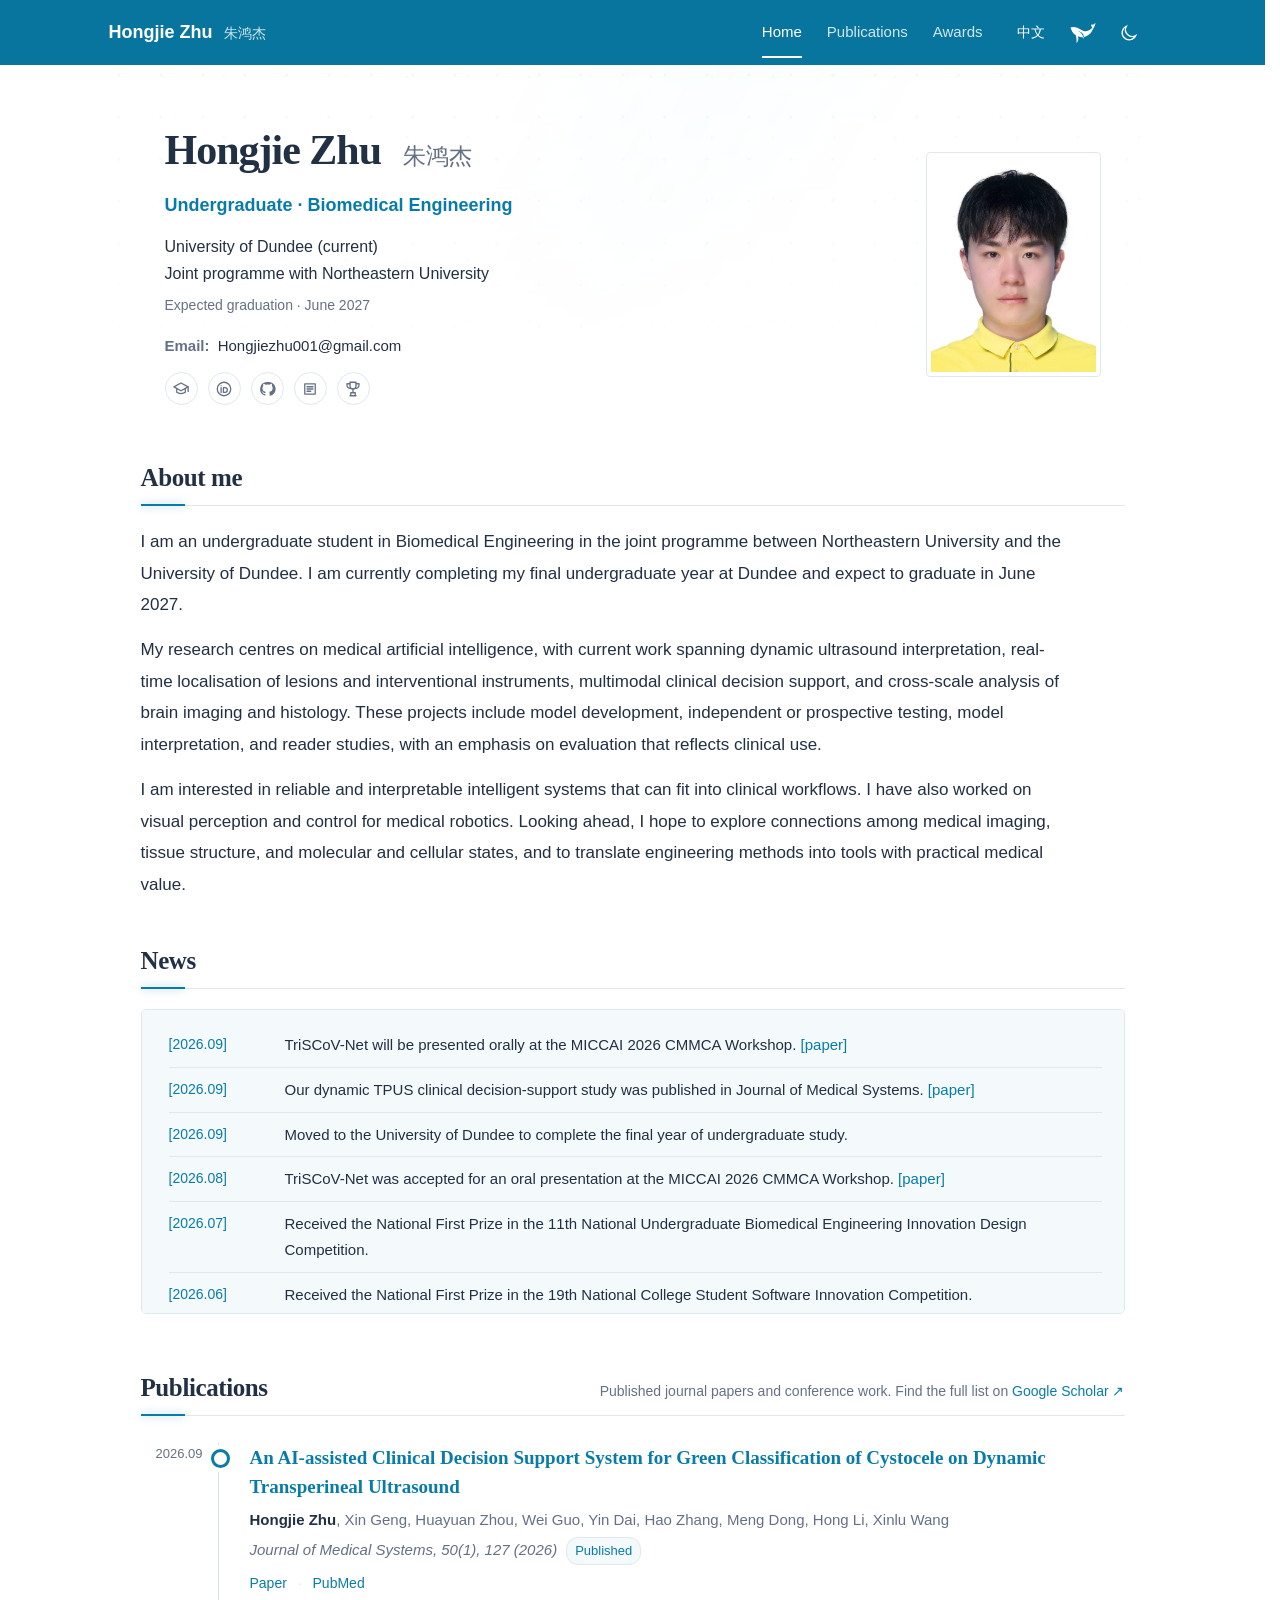
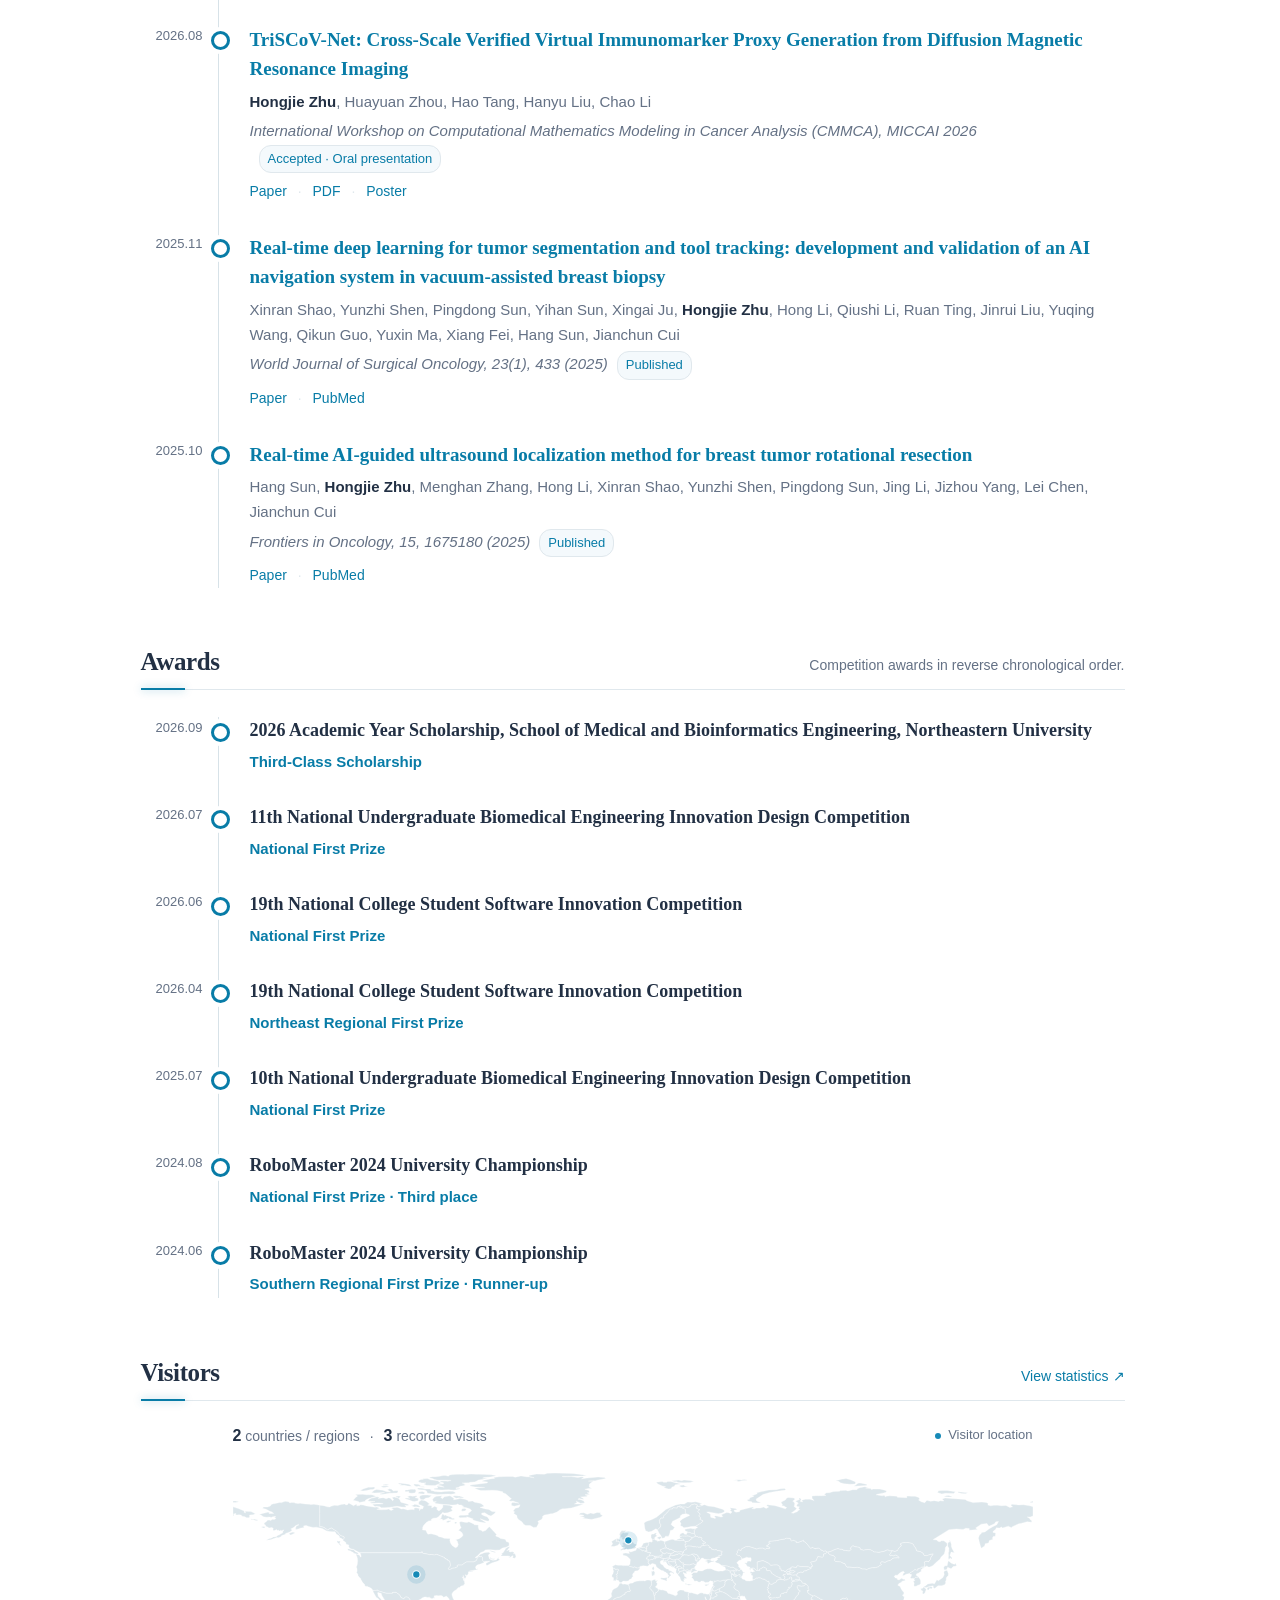
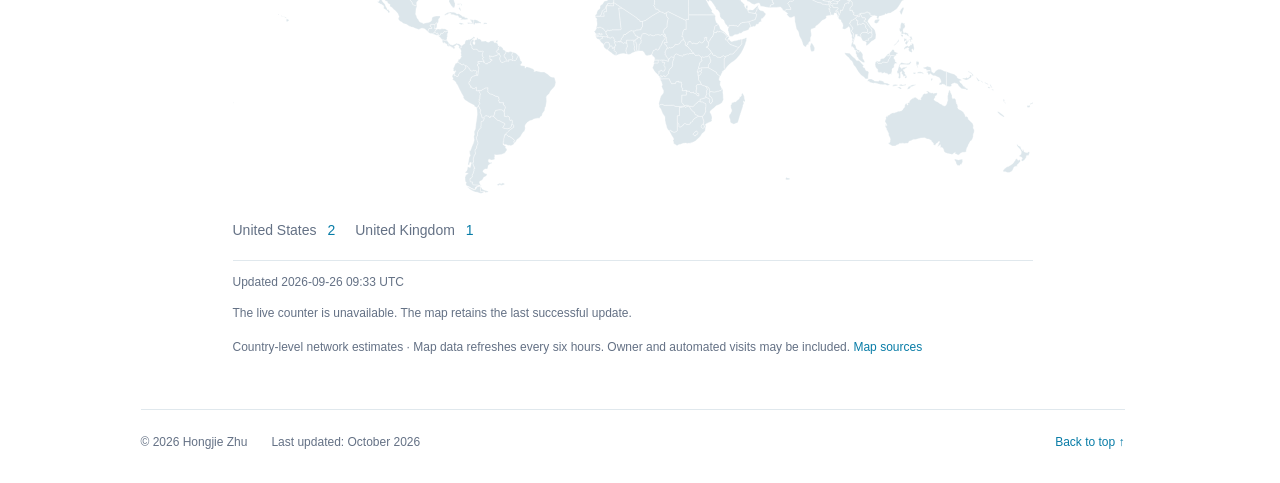
==== commit 7504981c: "Standardize publication author names and official bibliographic details" ====
--- a/index.html
+++ b/index.html
@@ -1,7 +1,7 @@
-<!DOCTYPE html>
-<html lang="en" data-theme="light"><head><meta charset="utf-8"><meta name="viewport" content="width=device-width,initial-scale=1"><meta name="theme-color" content="#ffffff"><meta name="description" content="Hongjie Zhu's academic homepage: biomedical engineering at Northeastern University and the University of Dundee, with a focus on medical AI and imaging."><title>Hongjie Zhu's Homepage | 朱鸿杰</title><link rel="canonical" href="https://hongjie-zhu.github.io/"><link rel="icon" type="image/svg+xml" href="assets/favicon.svg"><script>(function(){try{var m=localStorage.getItem('hz-theme');document.documentElement.dataset.theme=m||(matchMedia('(prefers-color-scheme: dark)').matches?'dark':'light');}catch(e){}})();</script><link rel="stylesheet" href="styles.css?v=7588e8929e"><script defer src="app.js?v=007b55845a"></script><link rel="alternate" hreflang="en" href="https://hongjie-zhu.github.io/"><link rel="alternate" hreflang="zh-CN" href="https://hongjie-zhu.github.io/zh/"><link rel="alternate" hreflang="x-default" href="https://hongjie-zhu.github.io/"><meta property="og:type" content="website"><meta property="og:site_name" content="Hongjie Zhu · 朱鸿杰"><meta property="og:title" content="Hongjie Zhu's Homepage | 朱鸿杰"><meta property="og:description" content="Hongjie Zhu is a Biomedical Engineering undergraduate in the joint programme between Northeastern University and the University of Dundee, currently studying at Dundee and working on medical AI and medical imaging."><meta property="og:url" content="https://hongjie-zhu.github.io/"><meta property="og:locale" content="en_US"><script type="application/ld+json">{"@context": "https://schema.org", "@type": "ProfilePage", "url": "https://hongjie-zhu.github.io/", "name": "Hongjie Zhu's Homepage | 朱鸿杰", "inLanguage": "en", "mainEntity": {"@type": "Person", "@id": "https://hongjie-zhu.github.io/#hongjie-zhu", "name": "Hongjie Zhu", "alternateName": "朱鸿杰", "url": "https://hongjie-zhu.github.io/", "image": "https://hongjie-zhu.github.io/assets/hongjie-zhu.jpg", "email": "mailto:hongjiezhu001@gmail.com", "sameAs": ["https://github.com/TTTiankun", "https://scholar.google.co.uk/citations?user=rkhNRc4AAAAJ&hl=en", "https://orcid.org/0009-0009-0659-2012", "https://openreview.net/profile?id=~Hongjie_Zhu2"], "description": "Hongjie Zhu is a Biomedical Engineering undergraduate in the joint programme between Northeastern University and the University of Dundee, currently studying at Dundee and working on medical AI and medical imaging.", "affiliation": [{"@type": "CollegeOrUniversity", "name": "University of Dundee"}, {"@type": "CollegeOrUniversity", "name": "Northeastern University"}], "knowsAbout": ["Medical artificial intelligence", "Ultrasound imaging", "Medical imaging"]}}</script><link rel="stylesheet" href="academic.css?v=309079df44"><script defer src="visitor-map.js?v=ad8a6054bc"></script><script defer src="single-page.js?v=20260926c"></script><script>(function(){try{if(!sessionStorage.getItem('hongjie-whale-intro-seen-v1')&&!matchMedia('(prefers-reduced-motion: reduce)').matches)document.documentElement.classList.add('whale-intro-pending')}catch(e){}})();</script><script defer src="intro-whale.js?v=3467a42bf1"></script></head><body id="top" data-single-page="true"><div class="whale-intro" id="whale-intro" aria-hidden="true"><canvas id="whale-canvas" aria-hidden="true"></canvas><button class="intro-skip" id="intro-skip" type="button">Skip</button><div class="intro-brand"><strong>Hongjie Zhu · 朱鸿杰</strong><span>Medical AI · Imaging · Intelligent Systems</span><i aria-hidden="true"></i></div><div class="intro-depth" aria-hidden="true">Deep data · Living intelligence</div></div><a class="skip" href="#main">Skip to content</a><header class="site-header"><div class="header-inner"><a class="site-name" href="#home">Hongjie Zhu <span lang="zh-CN">朱鸿杰</span></a><nav aria-label="Main navigation"><a href="#home" aria-current="location">Home</a><a href="#publications">Publications</a><a href="#awards">Awards</a></nav><div class="preferences"><button id="language-toggle" type="button">中文</button><button class="replay-whale" id="intro-replay" type="button" aria-label="Replay digital whale intro" title="Replay digital whale intro"><svg viewBox="0 0 36 30" aria-hidden="true"><path class="whale-silhouette" fill-rule="evenodd" d="M2 8C6 6 11 8 16 11C22 14.5 27 12 30 8C28.5 7 28.5 5 29 3.7C31 5 32 4 34 1.8C33.8 5 32.5 7.6 31 9.4C28.5 16 23 20 17 20.5C14.5 20.8 12.8 20 11.4 19C12.8 22.8 11.8 26 9.5 28C10.3 24 9.2 20.5 8.8 18C5.5 16.5 3.2 12.8 2 8ZM10.8 12.1C14.6 13.3 18.6 17.3 18.9 23.1C20.1 20.1 18.4 16.1 16.1 14.5C14.3 13.1 12.4 12.3 10.8 12.1Z"/></svg></button><button id="theme-toggle" type="button"><svg aria-hidden="true" viewBox="0 0 24 24"><path class="moon-icon" d="M20.1 15.1A8.2 8.2 0 0 1 8.9 3.9 8.5 8.5 0 1 0 20.1 15.1Z"></path><g class="sun-icon"><circle cx="12" cy="12" r="4"></circle><path d="M12 2v2m0 16v2M2 12h2m16 0h2M5 5l1.5 1.5m11 11L19 19M5 19l1.5-1.5m11-11L19 5"></path></g></svg></button></div></div></header><main class="page" id="main"><section class="nav-section home-content" id="home"><section class="academic-profile"><div class="identity"><h1>Hongjie Zhu <span lang="zh-CN">朱鸿杰</span></h1><p class="identity-role">Undergraduate · Biomedical Engineering</p><p class="identity-affiliation"><a href="https://www.dundee.ac.uk/" target="_blank" rel="noopener noreferrer">University of Dundee</a> (current)<br>Joint programme with <a href="https://www.neu.edu.cn/" target="_blank" rel="noopener noreferrer">Northeastern University</a></p><p class="identity-programme">Expected graduation · June 2027</p><p class="identity-email"><span>Email:</span> Hongjiezhu001@gmail.com</p><div class="profile-icons"><a class="profile-icon" href="https://scholar.google.co.uk/citations?user=rkhNRc4AAAAJ&hl=en" aria-label="Google Scholar" title="Google Scholar" target="_blank" rel="noopener noreferrer"><svg viewBox="0 0 24 24" aria-hidden="true"><path d="M2.5 9.2 12 4l9.5 5.2L12 14.4 2.5 9.2Z"/><path d="M6.3 11.3v5.1c2.9 2.2 8.5 2.2 11.4 0v-5.1M21.5 9.3v6"/></svg></a><a class="profile-icon" href="https://orcid.org/0009-0009-0659-2012" aria-label="ORCID" title="ORCID" target="_blank" rel="noopener noreferrer"><svg viewBox="0 0 24 24" aria-hidden="true"><circle cx="12" cy="12" r="9"/><path d="M8.1 10.2v6.3M8.1 7.7h.01M11.2 10.2h2.1a3.15 3.15 0 0 1 0 6.3h-2.1v-6.3Z"/></svg></a><a class="profile-icon" href="https://github.com/TTTiankun" aria-label="GitHub" title="GitHub" target="_blank" rel="noopener noreferrer"><svg viewBox="0 0 24 24" aria-hidden="true"><path d="M12 2.8a9.2 9.2 0 0 0-2.9 17.9c.5.1.7-.2.7-.5v-1.8c-2.8.6-3.4-1.2-3.4-1.2-.5-1.2-1.1-1.5-1.1-1.5-.9-.6.1-.6.1-.6 1 0 1.6 1.1 1.6 1.1.9 1.6 2.4 1.1 2.9.9.1-.7.4-1.1.7-1.4-2.3-.3-4.6-1.1-4.6-5.1 0-1.1.4-2.1 1.1-2.8-.1-.3-.5-1.3.1-2.7 0 0 .9-.3 2.9 1.1a10 10 0 0 1 5.3 0c2-1.4 2.9-1.1 2.9-1.1.6 1.4.2 2.4.1 2.7.7.8 1.1 1.7 1.1 2.8 0 4-2.4 4.8-4.7 5.1.4.3.7 1 .7 1.9v3c0 .3.2.6.7.5A9.2 9.2 0 0 0 12 2.8Z"/></svg></a><a class="profile-icon" href="https://openreview.net/profile?id=~Hongjie_Zhu2" aria-label="OpenReview" title="OpenReview" target="_blank" rel="noopener noreferrer"><svg viewBox="0 0 24 24" aria-hidden="true"><path d="M5 5.3h14v13.4H5z"/><path d="M8 9h8M8 12h8M8 15h5"/></svg></a><a class="profile-icon" href="#awards" aria-label="Awards" title="Awards"><svg viewBox="0 0 24 24" aria-hidden="true"><path d="M8 3h8v5a4 4 0 0 1-8 0V3Z"/><path d="M8 5H4v2a4 4 0 0 0 4.5 4M16 5h4v2a4 4 0 0 1-4.5 4M12 12v5M8 21h8M9 17h6v4H9z"/></svg></a></div></div><figure class="identity-photo"><img class="portrait" src="assets/hongjie-zhu.jpg" width="1102" height="1417" alt="Hongjie Zhu / 朱鸿杰" fetchpriority="high"></figure></section><section class="section biography-section"><h2>About me</h2><p>I am an undergraduate student in Biomedical Engineering in the joint programme between Northeastern University and the University of Dundee. I am currently completing my final undergraduate year at Dundee and expect to graduate in June 2027.</p><p>My research centres on medical artificial intelligence, with current work spanning dynamic ultrasound interpretation, real-time localisation of lesions and interventional instruments, multimodal clinical decision support, and cross-scale analysis of brain imaging and histology. These projects include model development, independent or prospective testing, model interpretation, and reader studies, with an emphasis on evaluation that reflects clinical use.</p><p>I am interested in reliable and interpretable intelligent systems that can fit into clinical workflows. I have also worked on visual perception and control for medical robotics. Looking ahead, I hope to explore connections among medical imaging, tissue structure, and molecular and cellular states, and to translate engineering methods into tools with practical medical value.</p></section><section class="section news-section"><h2>News</h2><div class="news-scroll" tabindex="0" aria-label="News archive"><ul><li><time datetime="2026.09">[2026.09]</time><p>TriSCoV-Net will be presented orally at the MICCAI 2026 CMMCA Workshop. <a href="https://papers.miccai.org/miccai-2026-sat/CMMCA_010.html" target="_blank" rel="noopener noreferrer">[paper]</a></p></li><li><time datetime="2026.09">[2026.09]</time><p>Our dynamic TPUS clinical decision-support study was published in Journal of Medical Systems. <a href="https://doi.org/10.1007/s10916-026-02453-7" target="_blank" rel="noopener noreferrer">[paper]</a></p></li><li><time datetime="2026.09">[2026.09]</time><p>Moved to the University of Dundee to complete the final year of undergraduate study.</p></li><li><time datetime="2026.08">[2026.08]</time><p>TriSCoV-Net was accepted for an oral presentation at the MICCAI 2026 CMMCA Workshop. <a href="https://papers.miccai.org/miccai-2026-sat/CMMCA_010.html" target="_blank" rel="noopener noreferrer">[paper]</a></p></li><li><time datetime="2026.07">[2026.07]</time><p>Received the National First Prize in the 11th National Undergraduate Biomedical Engineering Innovation Design Competition.</p></li><li><time datetime="2026.06">[2026.06]</time><p>Received the National First Prize in the 19th National College Student Software Innovation Competition.</p></li><li><time datetime="2026.04">[2026.04]</time><p>Received the Northeast Regional First Prize in the 19th National College Student Software Innovation Competition.</p></li><li><time datetime="2025.11">[2025.11]</time><p>Our AI navigation study was published in World Journal of Surgical Oncology. <a href="https://doi.org/10.1186/s12957-025-04087-4" target="_blank" rel="noopener noreferrer">[paper]</a></p></li><li><time datetime="2025.10">[2025.10]</time><p>Our real-time ultrasound localization study was published in Frontiers in Oncology. <a href="https://doi.org/10.3389/fonc.2025.1675180" target="_blank" rel="noopener noreferrer">[paper]</a></p></li><li><time datetime="2025.07">[2025.07]</time><p>Received the National First Prize in the 10th National Undergraduate Biomedical Engineering Innovation Design Competition.</p></li><li><time datetime="2024.08">[2024.08]</time><p>Received the National First Prize (third place) in the RoboMaster 2024 University Championship.</p></li><li><time datetime="2024.06">[2024.06]</time><p>Received the Southern Regional First Prize (runner-up) in the RoboMaster 2024 University Championship.</p></li><li><time datetime="2023.08">[2023.08]</time><p>Joined Northeastern University to study Biomedical Engineering.</p></li></ul></div></section></section><section class="nav-section section timeline-section" id="publications"><div class="section-title"><h2>Publications</h2><p>Published journal papers and conference work. Find the full list on <a href="https://scholar.google.co.uk/citations?user=rkhNRc4AAAAJ&hl=en" target="_blank" rel="noopener noreferrer">Google Scholar ↗</a></p></div><ol class="academic-timeline"><li><time datetime="2026.09">2026.09</time><article><h3>An AI-assisted Clinical Decision Support System for Green Classification of Cystocele on Dynamic Transperineal Ultrasound</h3><p class="timeline-authors"><strong>Hongjie Zhu</strong>, Xin Geng, Huayuan Zhou, Wei Guo, Yin Dai, Hao Zhang, Meng Dong, Hong Li, Xinlu Wang</p><p class="timeline-venue"><em>Journal of Medical Systems, 50, 127 (2026)</em><span class="timeline-status">Published</span></p><div class="timeline-links"><a href="https://doi.org/10.1007/s10916-026-02453-7" target="_blank" rel="noopener noreferrer">Paper</a><span aria-hidden="true"> · </span><a href="https://pubmed.ncbi.nlm.nih.gov/42678584/" target="_blank" rel="noopener noreferrer">PubMed</a></div></article></li><li><time datetime="2026.08">2026.08</time><article><h3>TriSCoV-Net: Cross-Scale Verified Virtual Immunomarker Proxy Generation from Diffusion Magnetic Resonance Imaging</h3><p class="timeline-authors"><strong>Hongjie Zhu</strong>, Huayuan Zhou, Hao Tang, Hanyu Liu, Chao Li</p><p class="timeline-venue"><em>MICCAI 2026 CMMCA Workshop</em><span class="timeline-status">Accepted · Oral presentation</span></p><div class="timeline-links"><a href="https://papers.miccai.org/miccai-2026-sat/CMMCA_010.html" target="_blank" rel="noopener noreferrer">Paper</a><span aria-hidden="true"> · </span><a href="https://papers.miccai.org/miccai-2026-sat/paper/CMMCA2026_010.pdf" target="_blank" rel="noopener noreferrer">PDF</a><span aria-hidden="true"> · </span><a href="https://cmmca.github.io/CMMCA2026/poster/10-ID-10_TriSCoV-Net%20Cross-Scale%20Verified%20Virtual%20Immunomarker%20Proxy%20Generation%20from%20Diffusion%20Magnetic%20Resonance%20Imaging.pdf" target="_blank" rel="noopener noreferrer">Poster</a></div></article></li><li><time datetime="2025.11">2025.11</time><article><h3>Real-time deep learning for tumor segmentation and tool tracking: development and validation of an AI navigation system in vacuum-assisted breast biopsy</h3><p class="timeline-authors">X. Shao, Y. Shen, P. Sun, Y. Sun, X. Ju, <strong>H. Zhu</strong>, H. Li, Q. Li, R. Ting, J. Liu, Y. Wang, Q. Guo, Y. Ma, X. Fei, H. Sun, J. Cui</p><p class="timeline-venue"><em>World Journal of Surgical Oncology, 23, 433 (2025)</em><span class="timeline-status">Published</span></p><div class="timeline-links"><a href="https://doi.org/10.1186/s12957-025-04087-4" target="_blank" rel="noopener noreferrer">Paper</a><span aria-hidden="true"> · </span><a href="https://pubmed.ncbi.nlm.nih.gov/41225484/" target="_blank" rel="noopener noreferrer">PubMed</a></div></article></li><li><time datetime="2025.10">2025.10</time><article><h3>Real-time AI-guided ultrasound localization method for breast tumor rotational resection</h3><p class="timeline-authors">H. Sun, <strong>H. Zhu</strong>, M. Zhang, H. Li, X. Shao, Y. Shen, P. Sun, J. Li, J. Yang, L. Chen, J. Cui</p><p class="timeline-venue"><em>Frontiers in Oncology, 15, 1675180 (2025)</em><span class="timeline-status">Published</span></p><div class="timeline-links"><a href="https://doi.org/10.3389/fonc.2025.1675180" target="_blank" rel="noopener noreferrer">Paper</a><span aria-hidden="true"> · </span><a href="https://pubmed.ncbi.nlm.nih.gov/41211448/" target="_blank" rel="noopener noreferrer">PubMed</a></div></article></li></ol></section><section class="nav-section section timeline-section" id="awards"><div class="section-title"><h2>Awards</h2><p>Competition awards in reverse chronological order.</p></div><ol class="academic-timeline award-timeline"><li><time datetime="2026.09">2026.09</time><article><h3>2026 Academic Year Scholarship, School of Medical and Bioinformatics Engineering, Northeastern University</h3><p class="timeline-venue">Third-Class Scholarship</p></article></li><li><time datetime="2026.07">2026.07</time><article><h3>11th National Undergraduate Biomedical Engineering Innovation Design Competition</h3><p class="timeline-venue">National First Prize</p></article></li><li><time datetime="2026.06">2026.06</time><article><h3>19th National College Student Software Innovation Competition</h3><p class="timeline-venue">National First Prize</p></article></li><li><time datetime="2026.04">2026.04</time><article><h3>19th National College Student Software Innovation Competition</h3><p class="timeline-venue">Northeast Regional First Prize</p></article></li><li><time datetime="2025.07">2025.07</time><article><h3>10th National Undergraduate Biomedical Engineering Innovation Design Competition</h3><p class="timeline-venue">National First Prize</p></article></li><li><time datetime="2024.08">2024.08</time><article><h3>RoboMaster 2024 University Championship</h3><p class="timeline-venue">National First Prize · Third place</p></article></li><li><time datetime="2024.06">2024.06</time><article><h3>RoboMaster 2024 University Championship</h3><p class="timeline-venue">Southern Regional First Prize · Runner-up</p></article></li></ol></section><section aria-labelledby="visitors-title" class="section visitors-section" id="visitors"><div class="section-title"><h2 id="visitors-title">Visitors</h2><a href="https://info.flagcounter.com/6R7o" rel="noopener noreferrer" target="_blank">View statistics ↗</a></div>
-<div class="minimal-map" data-stats-url="https://raw.githubusercontent.com/hongjie-zhu/hongjie-zhu.github.io/main/assets/visitor-stats.json"><div class="map-meta"><p><strong id="country-total">2</strong> countries / regions<span class="meta-divider">·</span><strong id="visit-total">3</strong> recorded visits</p><span class="map-legend"><i aria-hidden="true"></i>Visitor location</span></div>
-<svg aria-labelledby="map-title map-desc" class="visitor-map" role="img" viewbox="0 0 960 400"><title id="map-title">Visitor countries and regions</title><desc id="map-desc">Blue markers show countries with recorded visits. The country list below provides the same information.</desc><use class="map-land" href="assets/world-land.svg#land"></use><g id="visitor-markers"><g class="map-marker" data-country="US" transform="translate(220.0,125.4)"><title>United States: 2</title><circle class="marker-halo" r="11"></circle><circle class="marker-dot" r="4.5"></circle></g><g class="map-marker" data-country="GB" transform="translate(474.4,84.4)"><title>United Kingdom: 1</title><circle class="marker-halo" r="11"></circle><circle class="marker-dot" r="4.5"></circle></g></g></svg>
-<ul class="visitor-countries" id="visitor-country-list"><li><button data-country="US" type="button">United States <span>2</span></button></li><li><button data-country="GB" type="button">United Kingdom <span>1</span></button></li></ul>
-<div class="map-foot"><p>Updated <time datetime="2026-09-26T09:33:33+00:00" id="map-updated">2026-09-26 09:33 UTC</time></p><a aria-label="Live pageview counter by Flag Counter" class="visitor-widget integrated-counter" href="https://info.flagcounter.com/6R7o" rel="noopener noreferrer" target="_blank"><img alt="Live homepage pageview counter" decoding="async" id="visitor-counter" loading="eager" src="https://s01.flagcounter.com/mini/6R7o/bg_FFFFFF/txt_647185/border_FFFFFF/flags_0/"/></a></div><p class="counter-error" hidden="" role="status">The live counter is unavailable. The map retains the last successful update.</p></div>
+<!DOCTYPE html>
+<html lang="en" data-theme="light"><head><meta charset="utf-8"><meta name="viewport" content="width=device-width,initial-scale=1"><meta name="theme-color" content="#ffffff"><meta name="description" content="Hongjie Zhu's academic homepage: biomedical engineering at Northeastern University and the University of Dundee, with a focus on medical AI and imaging."><title>Hongjie Zhu's Homepage | 朱鸿杰</title><link rel="canonical" href="https://hongjie-zhu.github.io/"><link rel="icon" type="image/svg+xml" href="assets/favicon.svg"><script>(function(){try{var m=localStorage.getItem('hz-theme');document.documentElement.dataset.theme=m||(matchMedia('(prefers-color-scheme: dark)').matches?'dark':'light');}catch(e){}})();</script><link rel="stylesheet" href="styles.css?v=7588e8929e"><script defer src="app.js?v=007b55845a"></script><link rel="alternate" hreflang="en" href="https://hongjie-zhu.github.io/"><link rel="alternate" hreflang="zh-CN" href="https://hongjie-zhu.github.io/zh/"><link rel="alternate" hreflang="x-default" href="https://hongjie-zhu.github.io/"><meta property="og:type" content="website"><meta property="og:site_name" content="Hongjie Zhu · 朱鸿杰"><meta property="og:title" content="Hongjie Zhu's Homepage | 朱鸿杰"><meta property="og:description" content="Hongjie Zhu is a Biomedical Engineering undergraduate in the joint programme between Northeastern University and the University of Dundee, currently studying at Dundee and working on medical AI and medical imaging."><meta property="og:url" content="https://hongjie-zhu.github.io/"><meta property="og:locale" content="en_US"><script type="application/ld+json">{"@context": "https://schema.org", "@type": "ProfilePage", "url": "https://hongjie-zhu.github.io/", "name": "Hongjie Zhu's Homepage | 朱鸿杰", "inLanguage": "en", "mainEntity": {"@type": "Person", "@id": "https://hongjie-zhu.github.io/#hongjie-zhu", "name": "Hongjie Zhu", "alternateName": "朱鸿杰", "url": "https://hongjie-zhu.github.io/", "image": "https://hongjie-zhu.github.io/assets/hongjie-zhu.jpg", "email": "mailto:hongjiezhu001@gmail.com", "sameAs": ["https://github.com/TTTiankun", "https://scholar.google.co.uk/citations?user=rkhNRc4AAAAJ&hl=en", "https://orcid.org/0009-0009-0659-2012", "https://openreview.net/profile?id=~Hongjie_Zhu2"], "description": "Hongjie Zhu is a Biomedical Engineering undergraduate in the joint programme between Northeastern University and the University of Dundee, currently studying at Dundee and working on medical AI and medical imaging.", "affiliation": [{"@type": "CollegeOrUniversity", "name": "University of Dundee"}, {"@type": "CollegeOrUniversity", "name": "Northeastern University"}], "knowsAbout": ["Medical artificial intelligence", "Ultrasound imaging", "Medical imaging"]}}</script><link rel="stylesheet" href="academic.css?v=309079df44"><script defer src="visitor-map.js?v=ad8a6054bc"></script><script defer src="single-page.js?v=20260926c"></script><script>(function(){try{if(!sessionStorage.getItem('hongjie-whale-intro-seen-v1')&&!matchMedia('(prefers-reduced-motion: reduce)').matches)document.documentElement.classList.add('whale-intro-pending')}catch(e){}})();</script><script defer src="intro-whale.js?v=3467a42bf1"></script></head><body id="top" data-single-page="true"><div class="whale-intro" id="whale-intro" aria-hidden="true"><canvas id="whale-canvas" aria-hidden="true"></canvas><button class="intro-skip" id="intro-skip" type="button">Skip</button><div class="intro-brand"><strong>Hongjie Zhu · 朱鸿杰</strong><span>Medical AI · Imaging · Intelligent Systems</span><i aria-hidden="true"></i></div><div class="intro-depth" aria-hidden="true">Deep data · Living intelligence</div></div><a class="skip" href="#main">Skip to content</a><header class="site-header"><div class="header-inner"><a class="site-name" href="#home">Hongjie Zhu <span lang="zh-CN">朱鸿杰</span></a><nav aria-label="Main navigation"><a href="#home" aria-current="location">Home</a><a href="#publications">Publications</a><a href="#awards">Awards</a></nav><div class="preferences"><button id="language-toggle" type="button">中文</button><button class="replay-whale" id="intro-replay" type="button" aria-label="Replay digital whale intro" title="Replay digital whale intro"><svg viewBox="0 0 36 30" aria-hidden="true"><path class="whale-silhouette" fill-rule="evenodd" d="M2 8C6 6 11 8 16 11C22 14.5 27 12 30 8C28.5 7 28.5 5 29 3.7C31 5 32 4 34 1.8C33.8 5 32.5 7.6 31 9.4C28.5 16 23 20 17 20.5C14.5 20.8 12.8 20 11.4 19C12.8 22.8 11.8 26 9.5 28C10.3 24 9.2 20.5 8.8 18C5.5 16.5 3.2 12.8 2 8ZM10.8 12.1C14.6 13.3 18.6 17.3 18.9 23.1C20.1 20.1 18.4 16.1 16.1 14.5C14.3 13.1 12.4 12.3 10.8 12.1Z"/></svg></button><button id="theme-toggle" type="button"><svg aria-hidden="true" viewBox="0 0 24 24"><path class="moon-icon" d="M20.1 15.1A8.2 8.2 0 0 1 8.9 3.9 8.5 8.5 0 1 0 20.1 15.1Z"></path><g class="sun-icon"><circle cx="12" cy="12" r="4"></circle><path d="M12 2v2m0 16v2M2 12h2m16 0h2M5 5l1.5 1.5m11 11L19 19M5 19l1.5-1.5m11-11L19 5"></path></g></svg></button></div></div></header><main class="page" id="main"><section class="nav-section home-content" id="home"><section class="academic-profile"><div class="identity"><h1>Hongjie Zhu <span lang="zh-CN">朱鸿杰</span></h1><p class="identity-role">Undergraduate · Biomedical Engineering</p><p class="identity-affiliation"><a href="https://www.dundee.ac.uk/" target="_blank" rel="noopener noreferrer">University of Dundee</a> (current)<br>Joint programme with <a href="https://www.neu.edu.cn/" target="_blank" rel="noopener noreferrer">Northeastern University</a></p><p class="identity-programme">Expected graduation · June 2027</p><p class="identity-email"><span>Email:</span> Hongjiezhu001@gmail.com</p><div class="profile-icons"><a class="profile-icon" href="https://scholar.google.co.uk/citations?user=rkhNRc4AAAAJ&hl=en" aria-label="Google Scholar" title="Google Scholar" target="_blank" rel="noopener noreferrer"><svg viewBox="0 0 24 24" aria-hidden="true"><path d="M2.5 9.2 12 4l9.5 5.2L12 14.4 2.5 9.2Z"/><path d="M6.3 11.3v5.1c2.9 2.2 8.5 2.2 11.4 0v-5.1M21.5 9.3v6"/></svg></a><a class="profile-icon" href="https://orcid.org/0009-0009-0659-2012" aria-label="ORCID" title="ORCID" target="_blank" rel="noopener noreferrer"><svg viewBox="0 0 24 24" aria-hidden="true"><circle cx="12" cy="12" r="9"/><path d="M8.1 10.2v6.3M8.1 7.7h.01M11.2 10.2h2.1a3.15 3.15 0 0 1 0 6.3h-2.1v-6.3Z"/></svg></a><a class="profile-icon" href="https://github.com/TTTiankun" aria-label="GitHub" title="GitHub" target="_blank" rel="noopener noreferrer"><svg viewBox="0 0 24 24" aria-hidden="true"><path d="M12 2.8a9.2 9.2 0 0 0-2.9 17.9c.5.1.7-.2.7-.5v-1.8c-2.8.6-3.4-1.2-3.4-1.2-.5-1.2-1.1-1.5-1.1-1.5-.9-.6.1-.6.1-.6 1 0 1.6 1.1 1.6 1.1.9 1.6 2.4 1.1 2.9.9.1-.7.4-1.1.7-1.4-2.3-.3-4.6-1.1-4.6-5.1 0-1.1.4-2.1 1.1-2.8-.1-.3-.5-1.3.1-2.7 0 0 .9-.3 2.9 1.1a10 10 0 0 1 5.3 0c2-1.4 2.9-1.1 2.9-1.1.6 1.4.2 2.4.1 2.7.7.8 1.1 1.7 1.1 2.8 0 4-2.4 4.8-4.7 5.1.4.3.7 1 .7 1.9v3c0 .3.2.6.7.5A9.2 9.2 0 0 0 12 2.8Z"/></svg></a><a class="profile-icon" href="https://openreview.net/profile?id=~Hongjie_Zhu2" aria-label="OpenReview" title="OpenReview" target="_blank" rel="noopener noreferrer"><svg viewBox="0 0 24 24" aria-hidden="true"><path d="M5 5.3h14v13.4H5z"/><path d="M8 9h8M8 12h8M8 15h5"/></svg></a><a class="profile-icon" href="#awards" aria-label="Awards" title="Awards"><svg viewBox="0 0 24 24" aria-hidden="true"><path d="M8 3h8v5a4 4 0 0 1-8 0V3Z"/><path d="M8 5H4v2a4 4 0 0 0 4.5 4M16 5h4v2a4 4 0 0 1-4.5 4M12 12v5M8 21h8M9 17h6v4H9z"/></svg></a></div></div><figure class="identity-photo"><img class="portrait" src="assets/hongjie-zhu.jpg" width="1102" height="1417" alt="Hongjie Zhu / 朱鸿杰" fetchpriority="high"></figure></section><section class="section biography-section"><h2>About me</h2><p>I am an undergraduate student in Biomedical Engineering in the joint programme between Northeastern University and the University of Dundee. I am currently completing my final undergraduate year at Dundee and expect to graduate in June 2027.</p><p>My research centres on medical artificial intelligence, with current work spanning dynamic ultrasound interpretation, real-time localisation of lesions and interventional instruments, multimodal clinical decision support, and cross-scale analysis of brain imaging and histology. These projects include model development, independent or prospective testing, model interpretation, and reader studies, with an emphasis on evaluation that reflects clinical use.</p><p>I am interested in reliable and interpretable intelligent systems that can fit into clinical workflows. I have also worked on visual perception and control for medical robotics. Looking ahead, I hope to explore connections among medical imaging, tissue structure, and molecular and cellular states, and to translate engineering methods into tools with practical medical value.</p></section><section class="section news-section"><h2>News</h2><div class="news-scroll" tabindex="0" aria-label="News archive"><ul><li><time datetime="2026.09">[2026.09]</time><p>TriSCoV-Net will be presented orally at the MICCAI 2026 CMMCA Workshop. <a href="https://papers.miccai.org/miccai-2026-sat/CMMCA_010.html" target="_blank" rel="noopener noreferrer">[paper]</a></p></li><li><time datetime="2026.09">[2026.09]</time><p>Our dynamic TPUS clinical decision-support study was published in Journal of Medical Systems. <a href="https://doi.org/10.1007/s10916-026-02453-7" target="_blank" rel="noopener noreferrer">[paper]</a></p></li><li><time datetime="2026.09">[2026.09]</time><p>Moved to the University of Dundee to complete the final year of undergraduate study.</p></li><li><time datetime="2026.08">[2026.08]</time><p>TriSCoV-Net was accepted for an oral presentation at the MICCAI 2026 CMMCA Workshop. <a href="https://papers.miccai.org/miccai-2026-sat/CMMCA_010.html" target="_blank" rel="noopener noreferrer">[paper]</a></p></li><li><time datetime="2026.07">[2026.07]</time><p>Received the National First Prize in the 11th National Undergraduate Biomedical Engineering Innovation Design Competition.</p></li><li><time datetime="2026.06">[2026.06]</time><p>Received the National First Prize in the 19th National College Student Software Innovation Competition.</p></li><li><time datetime="2026.04">[2026.04]</time><p>Received the Northeast Regional First Prize in the 19th National College Student Software Innovation Competition.</p></li><li><time datetime="2025.11">[2025.11]</time><p>Our AI navigation study was published in World Journal of Surgical Oncology. <a href="https://doi.org/10.1186/s12957-025-04087-4" target="_blank" rel="noopener noreferrer">[paper]</a></p></li><li><time datetime="2025.10">[2025.10]</time><p>Our real-time ultrasound localization study was published in Frontiers in Oncology. <a href="https://doi.org/10.3389/fonc.2025.1675180" target="_blank" rel="noopener noreferrer">[paper]</a></p></li><li><time datetime="2025.07">[2025.07]</time><p>Received the National First Prize in the 10th National Undergraduate Biomedical Engineering Innovation Design Competition.</p></li><li><time datetime="2024.08">[2024.08]</time><p>Received the National First Prize (third place) in the RoboMaster 2024 University Championship.</p></li><li><time datetime="2024.06">[2024.06]</time><p>Received the Southern Regional First Prize (runner-up) in the RoboMaster 2024 University Championship.</p></li><li><time datetime="2023.08">[2023.08]</time><p>Joined Northeastern University to study Biomedical Engineering.</p></li></ul></div></section></section><section class="nav-section section timeline-section" id="publications"><div class="section-title"><h2>Publications</h2><p>Published journal papers and conference work. Find the full list on <a href="https://scholar.google.co.uk/citations?user=rkhNRc4AAAAJ&hl=en" target="_blank" rel="noopener noreferrer">Google Scholar ↗</a></p></div><ol class="academic-timeline"><li><time datetime="2026.09">2026.09</time><article><h3>An AI-assisted Clinical Decision Support System for Green Classification of Cystocele on Dynamic Transperineal Ultrasound</h3><p class="timeline-authors"><strong>Hongjie Zhu</strong>, Xin Geng, Huayuan Zhou, Wei Guo, Yin Dai, Hao Zhang, Meng Dong, Hong Li, Xinlu Wang</p><p class="timeline-venue"><em>Journal of Medical Systems, 50(1), 127 (2026)</em><span class="timeline-status">Published</span></p><div class="timeline-links"><a href="https://doi.org/10.1007/s10916-026-02453-7" target="_blank" rel="noopener noreferrer">Paper</a><span aria-hidden="true"> · </span><a href="https://pubmed.ncbi.nlm.nih.gov/42678584/" target="_blank" rel="noopener noreferrer">PubMed</a></div></article></li><li><time datetime="2026.08">2026.08</time><article><h3>TriSCoV-Net: Cross-Scale Verified Virtual Immunomarker Proxy Generation from Diffusion Magnetic Resonance Imaging</h3><p class="timeline-authors"><strong>Hongjie Zhu</strong>, Huayuan Zhou, Hao Tang, Hanyu Liu, Chao Li</p><p class="timeline-venue"><em>International Workshop on Computational Mathematics Modeling in Cancer Analysis (CMMCA), MICCAI 2026</em><span class="timeline-status">Accepted · Oral presentation</span></p><div class="timeline-links"><a href="https://papers.miccai.org/miccai-2026-sat/CMMCA_010.html" target="_blank" rel="noopener noreferrer">Paper</a><span aria-hidden="true"> · </span><a href="https://papers.miccai.org/miccai-2026-sat/paper/CMMCA2026_010.pdf" target="_blank" rel="noopener noreferrer">PDF</a><span aria-hidden="true"> · </span><a href="https://cmmca.github.io/CMMCA2026/poster/10-ID-10_TriSCoV-Net%20Cross-Scale%20Verified%20Virtual%20Immunomarker%20Proxy%20Generation%20from%20Diffusion%20Magnetic%20Resonance%20Imaging.pdf" target="_blank" rel="noopener noreferrer">Poster</a></div></article></li><li><time datetime="2025.11">2025.11</time><article><h3>Real-time deep learning for tumor segmentation and tool tracking: development and validation of an AI navigation system in vacuum-assisted breast biopsy</h3><p class="timeline-authors">Xinran Shao, Yunzhi Shen, Pingdong Sun, Yihan Sun, Xingai Ju, <strong>Hongjie Zhu</strong>, Hong Li, Qiushi Li, Ruan Ting, Jinrui Liu, Yuqing Wang, Qikun Guo, Yuxin Ma, Xiang Fei, Hang Sun, Jianchun Cui</p><p class="timeline-venue"><em>World Journal of Surgical Oncology, 23(1), 433 (2025)</em><span class="timeline-status">Published</span></p><div class="timeline-links"><a href="https://doi.org/10.1186/s12957-025-04087-4" target="_blank" rel="noopener noreferrer">Paper</a><span aria-hidden="true"> · </span><a href="https://pubmed.ncbi.nlm.nih.gov/41225484/" target="_blank" rel="noopener noreferrer">PubMed</a></div></article></li><li><time datetime="2025.10">2025.10</time><article><h3>Real-time AI-guided ultrasound localization method for breast tumor rotational resection</h3><p class="timeline-authors">Hang Sun, <strong>Hongjie Zhu</strong>, Menghan Zhang, Hong Li, Xinran Shao, Yunzhi Shen, Pingdong Sun, Jing Li, Jizhou Yang, Lei Chen, Jianchun Cui</p><p class="timeline-venue"><em>Frontiers in Oncology, 15, 1675180 (2025)</em><span class="timeline-status">Published</span></p><div class="timeline-links"><a href="https://doi.org/10.3389/fonc.2025.1675180" target="_blank" rel="noopener noreferrer">Paper</a><span aria-hidden="true"> · </span><a href="https://pubmed.ncbi.nlm.nih.gov/41211448/" target="_blank" rel="noopener noreferrer">PubMed</a></div></article></li></ol></section><section class="nav-section section timeline-section" id="awards"><div class="section-title"><h2>Awards</h2><p>Competition awards in reverse chronological order.</p></div><ol class="academic-timeline award-timeline"><li><time datetime="2026.09">2026.09</time><article><h3>2026 Academic Year Scholarship, School of Medical and Bioinformatics Engineering, Northeastern University</h3><p class="timeline-venue">Third-Class Scholarship</p></article></li><li><time datetime="2026.07">2026.07</time><article><h3>11th National Undergraduate Biomedical Engineering Innovation Design Competition</h3><p class="timeline-venue">National First Prize</p></article></li><li><time datetime="2026.06">2026.06</time><article><h3>19th National College Student Software Innovation Competition</h3><p class="timeline-venue">National First Prize</p></article></li><li><time datetime="2026.04">2026.04</time><article><h3>19th National College Student Software Innovation Competition</h3><p class="timeline-venue">Northeast Regional First Prize</p></article></li><li><time datetime="2025.07">2025.07</time><article><h3>10th National Undergraduate Biomedical Engineering Innovation Design Competition</h3><p class="timeline-venue">National First Prize</p></article></li><li><time datetime="2024.08">2024.08</time><article><h3>RoboMaster 2024 University Championship</h3><p class="timeline-venue">National First Prize · Third place</p></article></li><li><time datetime="2024.06">2024.06</time><article><h3>RoboMaster 2024 University Championship</h3><p class="timeline-venue">Southern Regional First Prize · Runner-up</p></article></li></ol></section><section aria-labelledby="visitors-title" class="section visitors-section" id="visitors"><div class="section-title"><h2 id="visitors-title">Visitors</h2><a href="https://info.flagcounter.com/6R7o" rel="noopener noreferrer" target="_blank">View statistics ↗</a></div>
+<div class="minimal-map" data-stats-url="https://raw.githubusercontent.com/hongjie-zhu/hongjie-zhu.github.io/main/assets/visitor-stats.json"><div class="map-meta"><p><strong id="country-total">2</strong> countries / regions<span class="meta-divider">·</span><strong id="visit-total">3</strong> recorded visits</p><span class="map-legend"><i aria-hidden="true"></i>Visitor location</span></div>
+<svg aria-labelledby="map-title map-desc" class="visitor-map" role="img" viewbox="0 0 960 400"><title id="map-title">Visitor countries and regions</title><desc id="map-desc">Blue markers show countries with recorded visits. The country list below provides the same information.</desc><use class="map-land" href="assets/world-land.svg#land"></use><g id="visitor-markers"><g class="map-marker" data-country="US" transform="translate(220.0,125.4)"><title>United States: 2</title><circle class="marker-halo" r="11"></circle><circle class="marker-dot" r="4.5"></circle></g><g class="map-marker" data-country="GB" transform="translate(474.4,84.4)"><title>United Kingdom: 1</title><circle class="marker-halo" r="11"></circle><circle class="marker-dot" r="4.5"></circle></g></g></svg>
+<ul class="visitor-countries" id="visitor-country-list"><li><button data-country="US" type="button">United States <span>2</span></button></li><li><button data-country="GB" type="button">United Kingdom <span>1</span></button></li></ul>
+<div class="map-foot"><p>Updated <time datetime="2026-09-26T09:33:33+00:00" id="map-updated">2026-09-26 09:33 UTC</time></p><a aria-label="Live pageview counter by Flag Counter" class="visitor-widget integrated-counter" href="https://info.flagcounter.com/6R7o" rel="noopener noreferrer" target="_blank"><img alt="Live homepage pageview counter" decoding="async" id="visitor-counter" loading="eager" src="https://s01.flagcounter.com/mini/6R7o/bg_FFFFFF/txt_647185/border_FFFFFF/flags_0/"/></a></div><p class="counter-error" hidden="" role="status">The live counter is unavailable. The map retains the last successful update.</p></div>
 <p class="small-note">Country-level network estimates · Map data refreshes every six hours. Owner and automated visits may be included. <a href="assets/MAP-SOURCES.txt">Map sources</a></p></section></main><footer class="site-footer"><div><span>© 2026 Hongjie Zhu</span><span>Last updated: October 2026</span><a class="back-to-top" href="#top">Back to top ↑</a></div></footer></body></html>
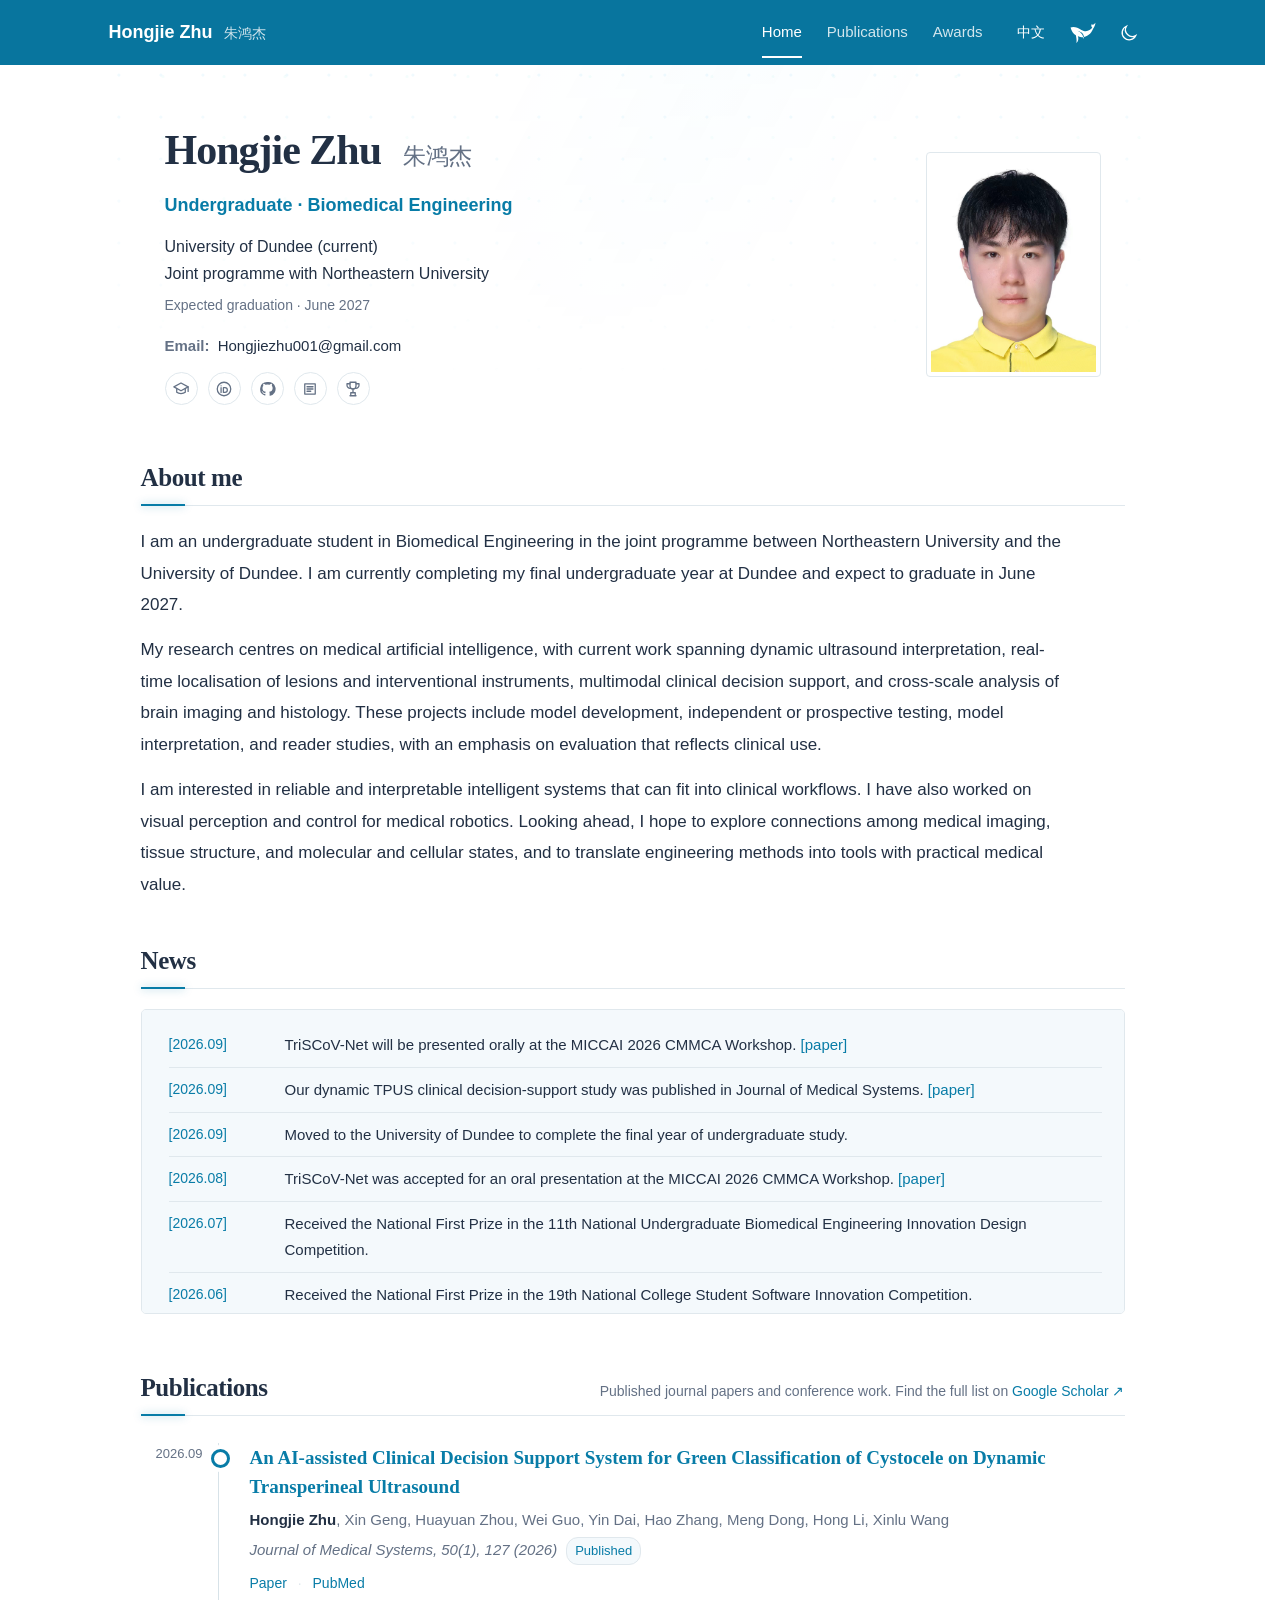
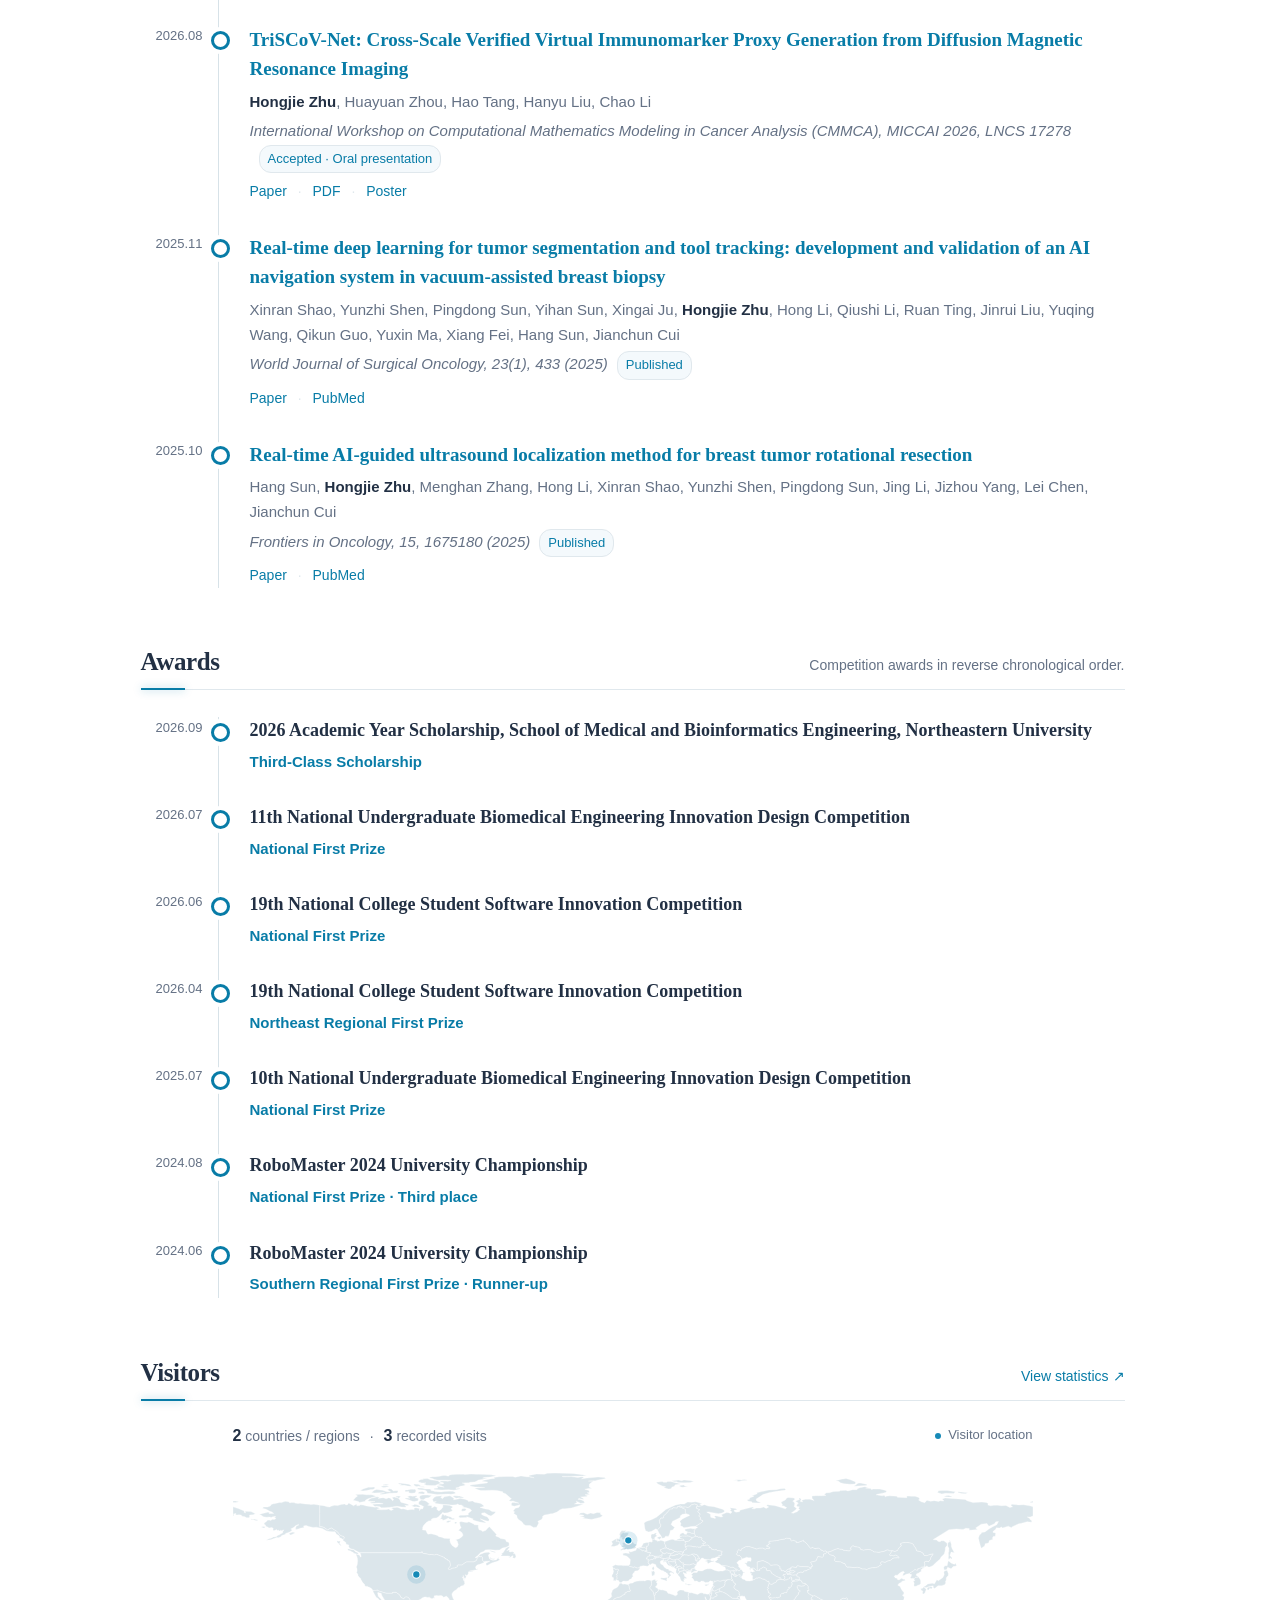
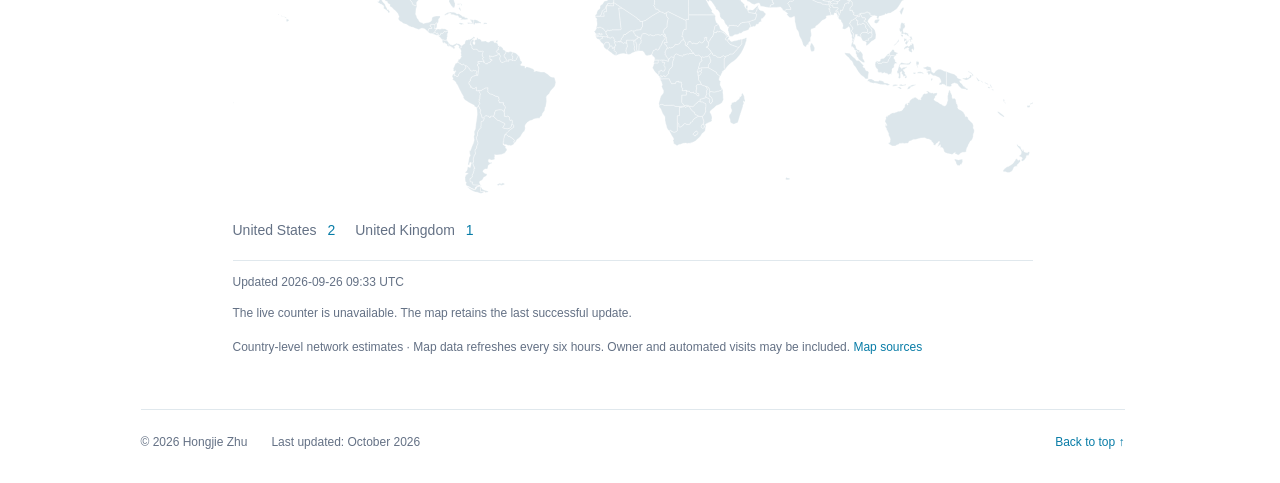
==== commit 61f76624: "Add official LNCS 17278 volume to TriSCoV-Net publication" ====
--- a/index.html
+++ b/index.html
@@ -1,5 +1,5 @@
 <!DOCTYPE html>
-<html lang="en" data-theme="light"><head><meta charset="utf-8"><meta name="viewport" content="width=device-width,initial-scale=1"><meta name="theme-color" content="#ffffff"><meta name="description" content="Hongjie Zhu's academic homepage: biomedical engineering at Northeastern University and the University of Dundee, with a focus on medical AI and imaging."><title>Hongjie Zhu's Homepage | 朱鸿杰</title><link rel="canonical" href="https://hongjie-zhu.github.io/"><link rel="icon" type="image/svg+xml" href="assets/favicon.svg"><script>(function(){try{var m=localStorage.getItem('hz-theme');document.documentElement.dataset.theme=m||(matchMedia('(prefers-color-scheme: dark)').matches?'dark':'light');}catch(e){}})();</script><link rel="stylesheet" href="styles.css?v=7588e8929e"><script defer src="app.js?v=007b55845a"></script><link rel="alternate" hreflang="en" href="https://hongjie-zhu.github.io/"><link rel="alternate" hreflang="zh-CN" href="https://hongjie-zhu.github.io/zh/"><link rel="alternate" hreflang="x-default" href="https://hongjie-zhu.github.io/"><meta property="og:type" content="website"><meta property="og:site_name" content="Hongjie Zhu · 朱鸿杰"><meta property="og:title" content="Hongjie Zhu's Homepage | 朱鸿杰"><meta property="og:description" content="Hongjie Zhu is a Biomedical Engineering undergraduate in the joint programme between Northeastern University and the University of Dundee, currently studying at Dundee and working on medical AI and medical imaging."><meta property="og:url" content="https://hongjie-zhu.github.io/"><meta property="og:locale" content="en_US"><script type="application/ld+json">{"@context": "https://schema.org", "@type": "ProfilePage", "url": "https://hongjie-zhu.github.io/", "name": "Hongjie Zhu's Homepage | 朱鸿杰", "inLanguage": "en", "mainEntity": {"@type": "Person", "@id": "https://hongjie-zhu.github.io/#hongjie-zhu", "name": "Hongjie Zhu", "alternateName": "朱鸿杰", "url": "https://hongjie-zhu.github.io/", "image": "https://hongjie-zhu.github.io/assets/hongjie-zhu.jpg", "email": "mailto:hongjiezhu001@gmail.com", "sameAs": ["https://github.com/TTTiankun", "https://scholar.google.co.uk/citations?user=rkhNRc4AAAAJ&hl=en", "https://orcid.org/0009-0009-0659-2012", "https://openreview.net/profile?id=~Hongjie_Zhu2"], "description": "Hongjie Zhu is a Biomedical Engineering undergraduate in the joint programme between Northeastern University and the University of Dundee, currently studying at Dundee and working on medical AI and medical imaging.", "affiliation": [{"@type": "CollegeOrUniversity", "name": "University of Dundee"}, {"@type": "CollegeOrUniversity", "name": "Northeastern University"}], "knowsAbout": ["Medical artificial intelligence", "Ultrasound imaging", "Medical imaging"]}}</script><link rel="stylesheet" href="academic.css?v=309079df44"><script defer src="visitor-map.js?v=ad8a6054bc"></script><script defer src="single-page.js?v=20260926c"></script><script>(function(){try{if(!sessionStorage.getItem('hongjie-whale-intro-seen-v1')&&!matchMedia('(prefers-reduced-motion: reduce)').matches)document.documentElement.classList.add('whale-intro-pending')}catch(e){}})();</script><script defer src="intro-whale.js?v=3467a42bf1"></script></head><body id="top" data-single-page="true"><div class="whale-intro" id="whale-intro" aria-hidden="true"><canvas id="whale-canvas" aria-hidden="true"></canvas><button class="intro-skip" id="intro-skip" type="button">Skip</button><div class="intro-brand"><strong>Hongjie Zhu · 朱鸿杰</strong><span>Medical AI · Imaging · Intelligent Systems</span><i aria-hidden="true"></i></div><div class="intro-depth" aria-hidden="true">Deep data · Living intelligence</div></div><a class="skip" href="#main">Skip to content</a><header class="site-header"><div class="header-inner"><a class="site-name" href="#home">Hongjie Zhu <span lang="zh-CN">朱鸿杰</span></a><nav aria-label="Main navigation"><a href="#home" aria-current="location">Home</a><a href="#publications">Publications</a><a href="#awards">Awards</a></nav><div class="preferences"><button id="language-toggle" type="button">中文</button><button class="replay-whale" id="intro-replay" type="button" aria-label="Replay digital whale intro" title="Replay digital whale intro"><svg viewBox="0 0 36 30" aria-hidden="true"><path class="whale-silhouette" fill-rule="evenodd" d="M2 8C6 6 11 8 16 11C22 14.5 27 12 30 8C28.5 7 28.5 5 29 3.7C31 5 32 4 34 1.8C33.8 5 32.5 7.6 31 9.4C28.5 16 23 20 17 20.5C14.5 20.8 12.8 20 11.4 19C12.8 22.8 11.8 26 9.5 28C10.3 24 9.2 20.5 8.8 18C5.5 16.5 3.2 12.8 2 8ZM10.8 12.1C14.6 13.3 18.6 17.3 18.9 23.1C20.1 20.1 18.4 16.1 16.1 14.5C14.3 13.1 12.4 12.3 10.8 12.1Z"/></svg></button><button id="theme-toggle" type="button"><svg aria-hidden="true" viewBox="0 0 24 24"><path class="moon-icon" d="M20.1 15.1A8.2 8.2 0 0 1 8.9 3.9 8.5 8.5 0 1 0 20.1 15.1Z"></path><g class="sun-icon"><circle cx="12" cy="12" r="4"></circle><path d="M12 2v2m0 16v2M2 12h2m16 0h2M5 5l1.5 1.5m11 11L19 19M5 19l1.5-1.5m11-11L19 5"></path></g></svg></button></div></div></header><main class="page" id="main"><section class="nav-section home-content" id="home"><section class="academic-profile"><div class="identity"><h1>Hongjie Zhu <span lang="zh-CN">朱鸿杰</span></h1><p class="identity-role">Undergraduate · Biomedical Engineering</p><p class="identity-affiliation"><a href="https://www.dundee.ac.uk/" target="_blank" rel="noopener noreferrer">University of Dundee</a> (current)<br>Joint programme with <a href="https://www.neu.edu.cn/" target="_blank" rel="noopener noreferrer">Northeastern University</a></p><p class="identity-programme">Expected graduation · June 2027</p><p class="identity-email"><span>Email:</span> Hongjiezhu001@gmail.com</p><div class="profile-icons"><a class="profile-icon" href="https://scholar.google.co.uk/citations?user=rkhNRc4AAAAJ&hl=en" aria-label="Google Scholar" title="Google Scholar" target="_blank" rel="noopener noreferrer"><svg viewBox="0 0 24 24" aria-hidden="true"><path d="M2.5 9.2 12 4l9.5 5.2L12 14.4 2.5 9.2Z"/><path d="M6.3 11.3v5.1c2.9 2.2 8.5 2.2 11.4 0v-5.1M21.5 9.3v6"/></svg></a><a class="profile-icon" href="https://orcid.org/0009-0009-0659-2012" aria-label="ORCID" title="ORCID" target="_blank" rel="noopener noreferrer"><svg viewBox="0 0 24 24" aria-hidden="true"><circle cx="12" cy="12" r="9"/><path d="M8.1 10.2v6.3M8.1 7.7h.01M11.2 10.2h2.1a3.15 3.15 0 0 1 0 6.3h-2.1v-6.3Z"/></svg></a><a class="profile-icon" href="https://github.com/TTTiankun" aria-label="GitHub" title="GitHub" target="_blank" rel="noopener noreferrer"><svg viewBox="0 0 24 24" aria-hidden="true"><path d="M12 2.8a9.2 9.2 0 0 0-2.9 17.9c.5.1.7-.2.7-.5v-1.8c-2.8.6-3.4-1.2-3.4-1.2-.5-1.2-1.1-1.5-1.1-1.5-.9-.6.1-.6.1-.6 1 0 1.6 1.1 1.6 1.1.9 1.6 2.4 1.1 2.9.9.1-.7.4-1.1.7-1.4-2.3-.3-4.6-1.1-4.6-5.1 0-1.1.4-2.1 1.1-2.8-.1-.3-.5-1.3.1-2.7 0 0 .9-.3 2.9 1.1a10 10 0 0 1 5.3 0c2-1.4 2.9-1.1 2.9-1.1.6 1.4.2 2.4.1 2.7.7.8 1.1 1.7 1.1 2.8 0 4-2.4 4.8-4.7 5.1.4.3.7 1 .7 1.9v3c0 .3.2.6.7.5A9.2 9.2 0 0 0 12 2.8Z"/></svg></a><a class="profile-icon" href="https://openreview.net/profile?id=~Hongjie_Zhu2" aria-label="OpenReview" title="OpenReview" target="_blank" rel="noopener noreferrer"><svg viewBox="0 0 24 24" aria-hidden="true"><path d="M5 5.3h14v13.4H5z"/><path d="M8 9h8M8 12h8M8 15h5"/></svg></a><a class="profile-icon" href="#awards" aria-label="Awards" title="Awards"><svg viewBox="0 0 24 24" aria-hidden="true"><path d="M8 3h8v5a4 4 0 0 1-8 0V3Z"/><path d="M8 5H4v2a4 4 0 0 0 4.5 4M16 5h4v2a4 4 0 0 1-4.5 4M12 12v5M8 21h8M9 17h6v4H9z"/></svg></a></div></div><figure class="identity-photo"><img class="portrait" src="assets/hongjie-zhu.jpg" width="1102" height="1417" alt="Hongjie Zhu / 朱鸿杰" fetchpriority="high"></figure></section><section class="section biography-section"><h2>About me</h2><p>I am an undergraduate student in Biomedical Engineering in the joint programme between Northeastern University and the University of Dundee. I am currently completing my final undergraduate year at Dundee and expect to graduate in June 2027.</p><p>My research centres on medical artificial intelligence, with current work spanning dynamic ultrasound interpretation, real-time localisation of lesions and interventional instruments, multimodal clinical decision support, and cross-scale analysis of brain imaging and histology. These projects include model development, independent or prospective testing, model interpretation, and reader studies, with an emphasis on evaluation that reflects clinical use.</p><p>I am interested in reliable and interpretable intelligent systems that can fit into clinical workflows. I have also worked on visual perception and control for medical robotics. Looking ahead, I hope to explore connections among medical imaging, tissue structure, and molecular and cellular states, and to translate engineering methods into tools with practical medical value.</p></section><section class="section news-section"><h2>News</h2><div class="news-scroll" tabindex="0" aria-label="News archive"><ul><li><time datetime="2026.09">[2026.09]</time><p>TriSCoV-Net will be presented orally at the MICCAI 2026 CMMCA Workshop. <a href="https://papers.miccai.org/miccai-2026-sat/CMMCA_010.html" target="_blank" rel="noopener noreferrer">[paper]</a></p></li><li><time datetime="2026.09">[2026.09]</time><p>Our dynamic TPUS clinical decision-support study was published in Journal of Medical Systems. <a href="https://doi.org/10.1007/s10916-026-02453-7" target="_blank" rel="noopener noreferrer">[paper]</a></p></li><li><time datetime="2026.09">[2026.09]</time><p>Moved to the University of Dundee to complete the final year of undergraduate study.</p></li><li><time datetime="2026.08">[2026.08]</time><p>TriSCoV-Net was accepted for an oral presentation at the MICCAI 2026 CMMCA Workshop. <a href="https://papers.miccai.org/miccai-2026-sat/CMMCA_010.html" target="_blank" rel="noopener noreferrer">[paper]</a></p></li><li><time datetime="2026.07">[2026.07]</time><p>Received the National First Prize in the 11th National Undergraduate Biomedical Engineering Innovation Design Competition.</p></li><li><time datetime="2026.06">[2026.06]</time><p>Received the National First Prize in the 19th National College Student Software Innovation Competition.</p></li><li><time datetime="2026.04">[2026.04]</time><p>Received the Northeast Regional First Prize in the 19th National College Student Software Innovation Competition.</p></li><li><time datetime="2025.11">[2025.11]</time><p>Our AI navigation study was published in World Journal of Surgical Oncology. <a href="https://doi.org/10.1186/s12957-025-04087-4" target="_blank" rel="noopener noreferrer">[paper]</a></p></li><li><time datetime="2025.10">[2025.10]</time><p>Our real-time ultrasound localization study was published in Frontiers in Oncology. <a href="https://doi.org/10.3389/fonc.2025.1675180" target="_blank" rel="noopener noreferrer">[paper]</a></p></li><li><time datetime="2025.07">[2025.07]</time><p>Received the National First Prize in the 10th National Undergraduate Biomedical Engineering Innovation Design Competition.</p></li><li><time datetime="2024.08">[2024.08]</time><p>Received the National First Prize (third place) in the RoboMaster 2024 University Championship.</p></li><li><time datetime="2024.06">[2024.06]</time><p>Received the Southern Regional First Prize (runner-up) in the RoboMaster 2024 University Championship.</p></li><li><time datetime="2023.08">[2023.08]</time><p>Joined Northeastern University to study Biomedical Engineering.</p></li></ul></div></section></section><section class="nav-section section timeline-section" id="publications"><div class="section-title"><h2>Publications</h2><p>Published journal papers and conference work. Find the full list on <a href="https://scholar.google.co.uk/citations?user=rkhNRc4AAAAJ&hl=en" target="_blank" rel="noopener noreferrer">Google Scholar ↗</a></p></div><ol class="academic-timeline"><li><time datetime="2026.09">2026.09</time><article><h3>An AI-assisted Clinical Decision Support System for Green Classification of Cystocele on Dynamic Transperineal Ultrasound</h3><p class="timeline-authors"><strong>Hongjie Zhu</strong>, Xin Geng, Huayuan Zhou, Wei Guo, Yin Dai, Hao Zhang, Meng Dong, Hong Li, Xinlu Wang</p><p class="timeline-venue"><em>Journal of Medical Systems, 50(1), 127 (2026)</em><span class="timeline-status">Published</span></p><div class="timeline-links"><a href="https://doi.org/10.1007/s10916-026-02453-7" target="_blank" rel="noopener noreferrer">Paper</a><span aria-hidden="true"> · </span><a href="https://pubmed.ncbi.nlm.nih.gov/42678584/" target="_blank" rel="noopener noreferrer">PubMed</a></div></article></li><li><time datetime="2026.08">2026.08</time><article><h3>TriSCoV-Net: Cross-Scale Verified Virtual Immunomarker Proxy Generation from Diffusion Magnetic Resonance Imaging</h3><p class="timeline-authors"><strong>Hongjie Zhu</strong>, Huayuan Zhou, Hao Tang, Hanyu Liu, Chao Li</p><p class="timeline-venue"><em>International Workshop on Computational Mathematics Modeling in Cancer Analysis (CMMCA), MICCAI 2026</em><span class="timeline-status">Accepted · Oral presentation</span></p><div class="timeline-links"><a href="https://papers.miccai.org/miccai-2026-sat/CMMCA_010.html" target="_blank" rel="noopener noreferrer">Paper</a><span aria-hidden="true"> · </span><a href="https://papers.miccai.org/miccai-2026-sat/paper/CMMCA2026_010.pdf" target="_blank" rel="noopener noreferrer">PDF</a><span aria-hidden="true"> · </span><a href="https://cmmca.github.io/CMMCA2026/poster/10-ID-10_TriSCoV-Net%20Cross-Scale%20Verified%20Virtual%20Immunomarker%20Proxy%20Generation%20from%20Diffusion%20Magnetic%20Resonance%20Imaging.pdf" target="_blank" rel="noopener noreferrer">Poster</a></div></article></li><li><time datetime="2025.11">2025.11</time><article><h3>Real-time deep learning for tumor segmentation and tool tracking: development and validation of an AI navigation system in vacuum-assisted breast biopsy</h3><p class="timeline-authors">Xinran Shao, Yunzhi Shen, Pingdong Sun, Yihan Sun, Xingai Ju, <strong>Hongjie Zhu</strong>, Hong Li, Qiushi Li, Ruan Ting, Jinrui Liu, Yuqing Wang, Qikun Guo, Yuxin Ma, Xiang Fei, Hang Sun, Jianchun Cui</p><p class="timeline-venue"><em>World Journal of Surgical Oncology, 23(1), 433 (2025)</em><span class="timeline-status">Published</span></p><div class="timeline-links"><a href="https://doi.org/10.1186/s12957-025-04087-4" target="_blank" rel="noopener noreferrer">Paper</a><span aria-hidden="true"> · </span><a href="https://pubmed.ncbi.nlm.nih.gov/41225484/" target="_blank" rel="noopener noreferrer">PubMed</a></div></article></li><li><time datetime="2025.10">2025.10</time><article><h3>Real-time AI-guided ultrasound localization method for breast tumor rotational resection</h3><p class="timeline-authors">Hang Sun, <strong>Hongjie Zhu</strong>, Menghan Zhang, Hong Li, Xinran Shao, Yunzhi Shen, Pingdong Sun, Jing Li, Jizhou Yang, Lei Chen, Jianchun Cui</p><p class="timeline-venue"><em>Frontiers in Oncology, 15, 1675180 (2025)</em><span class="timeline-status">Published</span></p><div class="timeline-links"><a href="https://doi.org/10.3389/fonc.2025.1675180" target="_blank" rel="noopener noreferrer">Paper</a><span aria-hidden="true"> · </span><a href="https://pubmed.ncbi.nlm.nih.gov/41211448/" target="_blank" rel="noopener noreferrer">PubMed</a></div></article></li></ol></section><section class="nav-section section timeline-section" id="awards"><div class="section-title"><h2>Awards</h2><p>Competition awards in reverse chronological order.</p></div><ol class="academic-timeline award-timeline"><li><time datetime="2026.09">2026.09</time><article><h3>2026 Academic Year Scholarship, School of Medical and Bioinformatics Engineering, Northeastern University</h3><p class="timeline-venue">Third-Class Scholarship</p></article></li><li><time datetime="2026.07">2026.07</time><article><h3>11th National Undergraduate Biomedical Engineering Innovation Design Competition</h3><p class="timeline-venue">National First Prize</p></article></li><li><time datetime="2026.06">2026.06</time><article><h3>19th National College Student Software Innovation Competition</h3><p class="timeline-venue">National First Prize</p></article></li><li><time datetime="2026.04">2026.04</time><article><h3>19th National College Student Software Innovation Competition</h3><p class="timeline-venue">Northeast Regional First Prize</p></article></li><li><time datetime="2025.07">2025.07</time><article><h3>10th National Undergraduate Biomedical Engineering Innovation Design Competition</h3><p class="timeline-venue">National First Prize</p></article></li><li><time datetime="2024.08">2024.08</time><article><h3>RoboMaster 2024 University Championship</h3><p class="timeline-venue">National First Prize · Third place</p></article></li><li><time datetime="2024.06">2024.06</time><article><h3>RoboMaster 2024 University Championship</h3><p class="timeline-venue">Southern Regional First Prize · Runner-up</p></article></li></ol></section><section aria-labelledby="visitors-title" class="section visitors-section" id="visitors"><div class="section-title"><h2 id="visitors-title">Visitors</h2><a href="https://info.flagcounter.com/6R7o" rel="noopener noreferrer" target="_blank">View statistics ↗</a></div>
+<html lang="en" data-theme="light"><head><meta charset="utf-8"><meta name="viewport" content="width=device-width,initial-scale=1"><meta name="theme-color" content="#ffffff"><meta name="description" content="Hongjie Zhu's academic homepage: biomedical engineering at Northeastern University and the University of Dundee, with a focus on medical AI and imaging."><title>Hongjie Zhu's Homepage | 朱鸿杰</title><link rel="canonical" href="https://hongjie-zhu.github.io/"><link rel="icon" type="image/svg+xml" href="assets/favicon.svg"><script>(function(){try{var m=localStorage.getItem('hz-theme');document.documentElement.dataset.theme=m||(matchMedia('(prefers-color-scheme: dark)').matches?'dark':'light');}catch(e){}})();</script><link rel="stylesheet" href="styles.css?v=7588e8929e"><script defer src="app.js?v=007b55845a"></script><link rel="alternate" hreflang="en" href="https://hongjie-zhu.github.io/"><link rel="alternate" hreflang="zh-CN" href="https://hongjie-zhu.github.io/zh/"><link rel="alternate" hreflang="x-default" href="https://hongjie-zhu.github.io/"><meta property="og:type" content="website"><meta property="og:site_name" content="Hongjie Zhu · 朱鸿杰"><meta property="og:title" content="Hongjie Zhu's Homepage | 朱鸿杰"><meta property="og:description" content="Hongjie Zhu is a Biomedical Engineering undergraduate in the joint programme between Northeastern University and the University of Dundee, currently studying at Dundee and working on medical AI and medical imaging."><meta property="og:url" content="https://hongjie-zhu.github.io/"><meta property="og:locale" content="en_US"><script type="application/ld+json">{"@context": "https://schema.org", "@type": "ProfilePage", "url": "https://hongjie-zhu.github.io/", "name": "Hongjie Zhu's Homepage | 朱鸿杰", "inLanguage": "en", "mainEntity": {"@type": "Person", "@id": "https://hongjie-zhu.github.io/#hongjie-zhu", "name": "Hongjie Zhu", "alternateName": "朱鸿杰", "url": "https://hongjie-zhu.github.io/", "image": "https://hongjie-zhu.github.io/assets/hongjie-zhu.jpg", "email": "mailto:hongjiezhu001@gmail.com", "sameAs": ["https://github.com/TTTiankun", "https://scholar.google.co.uk/citations?user=rkhNRc4AAAAJ&hl=en", "https://orcid.org/0009-0009-0659-2012", "https://openreview.net/profile?id=~Hongjie_Zhu2"], "description": "Hongjie Zhu is a Biomedical Engineering undergraduate in the joint programme between Northeastern University and the University of Dundee, currently studying at Dundee and working on medical AI and medical imaging.", "affiliation": [{"@type": "CollegeOrUniversity", "name": "University of Dundee"}, {"@type": "CollegeOrUniversity", "name": "Northeastern University"}], "knowsAbout": ["Medical artificial intelligence", "Ultrasound imaging", "Medical imaging"]}}</script><link rel="stylesheet" href="academic.css?v=309079df44"><script defer src="visitor-map.js?v=ad8a6054bc"></script><script defer src="single-page.js?v=20260926c"></script><script>(function(){try{if(!sessionStorage.getItem('hongjie-whale-intro-seen-v1')&&!matchMedia('(prefers-reduced-motion: reduce)').matches)document.documentElement.classList.add('whale-intro-pending')}catch(e){}})();</script><script defer src="intro-whale.js?v=3467a42bf1"></script></head><body id="top" data-single-page="true"><div class="whale-intro" id="whale-intro" aria-hidden="true"><canvas id="whale-canvas" aria-hidden="true"></canvas><button class="intro-skip" id="intro-skip" type="button">Skip</button><div class="intro-brand"><strong>Hongjie Zhu · 朱鸿杰</strong><span>Medical AI · Imaging · Intelligent Systems</span><i aria-hidden="true"></i></div><div class="intro-depth" aria-hidden="true">Deep data · Living intelligence</div></div><a class="skip" href="#main">Skip to content</a><header class="site-header"><div class="header-inner"><a class="site-name" href="#home">Hongjie Zhu <span lang="zh-CN">朱鸿杰</span></a><nav aria-label="Main navigation"><a href="#home" aria-current="location">Home</a><a href="#publications">Publications</a><a href="#awards">Awards</a></nav><div class="preferences"><button id="language-toggle" type="button">中文</button><button class="replay-whale" id="intro-replay" type="button" aria-label="Replay digital whale intro" title="Replay digital whale intro"><svg viewBox="0 0 36 30" aria-hidden="true"><path class="whale-silhouette" fill-rule="evenodd" d="M2 8C6 6 11 8 16 11C22 14.5 27 12 30 8C28.5 7 28.5 5 29 3.7C31 5 32 4 34 1.8C33.8 5 32.5 7.6 31 9.4C28.5 16 23 20 17 20.5C14.5 20.8 12.8 20 11.4 19C12.8 22.8 11.8 26 9.5 28C10.3 24 9.2 20.5 8.8 18C5.5 16.5 3.2 12.8 2 8ZM10.8 12.1C14.6 13.3 18.6 17.3 18.9 23.1C20.1 20.1 18.4 16.1 16.1 14.5C14.3 13.1 12.4 12.3 10.8 12.1Z"/></svg></button><button id="theme-toggle" type="button"><svg aria-hidden="true" viewBox="0 0 24 24"><path class="moon-icon" d="M20.1 15.1A8.2 8.2 0 0 1 8.9 3.9 8.5 8.5 0 1 0 20.1 15.1Z"></path><g class="sun-icon"><circle cx="12" cy="12" r="4"></circle><path d="M12 2v2m0 16v2M2 12h2m16 0h2M5 5l1.5 1.5m11 11L19 19M5 19l1.5-1.5m11-11L19 5"></path></g></svg></button></div></div></header><main class="page" id="main"><section class="nav-section home-content" id="home"><section class="academic-profile"><div class="identity"><h1>Hongjie Zhu <span lang="zh-CN">朱鸿杰</span></h1><p class="identity-role">Undergraduate · Biomedical Engineering</p><p class="identity-affiliation"><a href="https://www.dundee.ac.uk/" target="_blank" rel="noopener noreferrer">University of Dundee</a> (current)<br>Joint programme with <a href="https://www.neu.edu.cn/" target="_blank" rel="noopener noreferrer">Northeastern University</a></p><p class="identity-programme">Expected graduation · June 2027</p><p class="identity-email"><span>Email:</span> Hongjiezhu001@gmail.com</p><div class="profile-icons"><a class="profile-icon" href="https://scholar.google.co.uk/citations?user=rkhNRc4AAAAJ&hl=en" aria-label="Google Scholar" title="Google Scholar" target="_blank" rel="noopener noreferrer"><svg viewBox="0 0 24 24" aria-hidden="true"><path d="M2.5 9.2 12 4l9.5 5.2L12 14.4 2.5 9.2Z"/><path d="M6.3 11.3v5.1c2.9 2.2 8.5 2.2 11.4 0v-5.1M21.5 9.3v6"/></svg></a><a class="profile-icon" href="https://orcid.org/0009-0009-0659-2012" aria-label="ORCID" title="ORCID" target="_blank" rel="noopener noreferrer"><svg viewBox="0 0 24 24" aria-hidden="true"><circle cx="12" cy="12" r="9"/><path d="M8.1 10.2v6.3M8.1 7.7h.01M11.2 10.2h2.1a3.15 3.15 0 0 1 0 6.3h-2.1v-6.3Z"/></svg></a><a class="profile-icon" href="https://github.com/TTTiankun" aria-label="GitHub" title="GitHub" target="_blank" rel="noopener noreferrer"><svg viewBox="0 0 24 24" aria-hidden="true"><path d="M12 2.8a9.2 9.2 0 0 0-2.9 17.9c.5.1.7-.2.7-.5v-1.8c-2.8.6-3.4-1.2-3.4-1.2-.5-1.2-1.1-1.5-1.1-1.5-.9-.6.1-.6.1-.6 1 0 1.6 1.1 1.6 1.1.9 1.6 2.4 1.1 2.9.9.1-.7.4-1.1.7-1.4-2.3-.3-4.6-1.1-4.6-5.1 0-1.1.4-2.1 1.1-2.8-.1-.3-.5-1.3.1-2.7 0 0 .9-.3 2.9 1.1a10 10 0 0 1 5.3 0c2-1.4 2.9-1.1 2.9-1.1.6 1.4.2 2.4.1 2.7.7.8 1.1 1.7 1.1 2.8 0 4-2.4 4.8-4.7 5.1.4.3.7 1 .7 1.9v3c0 .3.2.6.7.5A9.2 9.2 0 0 0 12 2.8Z"/></svg></a><a class="profile-icon" href="https://openreview.net/profile?id=~Hongjie_Zhu2" aria-label="OpenReview" title="OpenReview" target="_blank" rel="noopener noreferrer"><svg viewBox="0 0 24 24" aria-hidden="true"><path d="M5 5.3h14v13.4H5z"/><path d="M8 9h8M8 12h8M8 15h5"/></svg></a><a class="profile-icon" href="#awards" aria-label="Awards" title="Awards"><svg viewBox="0 0 24 24" aria-hidden="true"><path d="M8 3h8v5a4 4 0 0 1-8 0V3Z"/><path d="M8 5H4v2a4 4 0 0 0 4.5 4M16 5h4v2a4 4 0 0 1-4.5 4M12 12v5M8 21h8M9 17h6v4H9z"/></svg></a></div></div><figure class="identity-photo"><img class="portrait" src="assets/hongjie-zhu.jpg" width="1102" height="1417" alt="Hongjie Zhu / 朱鸿杰" fetchpriority="high"></figure></section><section class="section biography-section"><h2>About me</h2><p>I am an undergraduate student in Biomedical Engineering in the joint programme between Northeastern University and the University of Dundee. I am currently completing my final undergraduate year at Dundee and expect to graduate in June 2027.</p><p>My research centres on medical artificial intelligence, with current work spanning dynamic ultrasound interpretation, real-time localisation of lesions and interventional instruments, multimodal clinical decision support, and cross-scale analysis of brain imaging and histology. These projects include model development, independent or prospective testing, model interpretation, and reader studies, with an emphasis on evaluation that reflects clinical use.</p><p>I am interested in reliable and interpretable intelligent systems that can fit into clinical workflows. I have also worked on visual perception and control for medical robotics. Looking ahead, I hope to explore connections among medical imaging, tissue structure, and molecular and cellular states, and to translate engineering methods into tools with practical medical value.</p></section><section class="section news-section"><h2>News</h2><div class="news-scroll" tabindex="0" aria-label="News archive"><ul><li><time datetime="2026.09">[2026.09]</time><p>TriSCoV-Net will be presented orally at the MICCAI 2026 CMMCA Workshop. <a href="https://papers.miccai.org/miccai-2026-sat/CMMCA_010.html" target="_blank" rel="noopener noreferrer">[paper]</a></p></li><li><time datetime="2026.09">[2026.09]</time><p>Our dynamic TPUS clinical decision-support study was published in Journal of Medical Systems. <a href="https://doi.org/10.1007/s10916-026-02453-7" target="_blank" rel="noopener noreferrer">[paper]</a></p></li><li><time datetime="2026.09">[2026.09]</time><p>Moved to the University of Dundee to complete the final year of undergraduate study.</p></li><li><time datetime="2026.08">[2026.08]</time><p>TriSCoV-Net was accepted for an oral presentation at the MICCAI 2026 CMMCA Workshop. <a href="https://papers.miccai.org/miccai-2026-sat/CMMCA_010.html" target="_blank" rel="noopener noreferrer">[paper]</a></p></li><li><time datetime="2026.07">[2026.07]</time><p>Received the National First Prize in the 11th National Undergraduate Biomedical Engineering Innovation Design Competition.</p></li><li><time datetime="2026.06">[2026.06]</time><p>Received the National First Prize in the 19th National College Student Software Innovation Competition.</p></li><li><time datetime="2026.04">[2026.04]</time><p>Received the Northeast Regional First Prize in the 19th National College Student Software Innovation Competition.</p></li><li><time datetime="2025.11">[2025.11]</time><p>Our AI navigation study was published in World Journal of Surgical Oncology. <a href="https://doi.org/10.1186/s12957-025-04087-4" target="_blank" rel="noopener noreferrer">[paper]</a></p></li><li><time datetime="2025.10">[2025.10]</time><p>Our real-time ultrasound localization study was published in Frontiers in Oncology. <a href="https://doi.org/10.3389/fonc.2025.1675180" target="_blank" rel="noopener noreferrer">[paper]</a></p></li><li><time datetime="2025.07">[2025.07]</time><p>Received the National First Prize in the 10th National Undergraduate Biomedical Engineering Innovation Design Competition.</p></li><li><time datetime="2024.08">[2024.08]</time><p>Received the National First Prize (third place) in the RoboMaster 2024 University Championship.</p></li><li><time datetime="2024.06">[2024.06]</time><p>Received the Southern Regional First Prize (runner-up) in the RoboMaster 2024 University Championship.</p></li><li><time datetime="2023.08">[2023.08]</time><p>Joined Northeastern University to study Biomedical Engineering.</p></li></ul></div></section></section><section class="nav-section section timeline-section" id="publications"><div class="section-title"><h2>Publications</h2><p>Published journal papers and conference work. Find the full list on <a href="https://scholar.google.co.uk/citations?user=rkhNRc4AAAAJ&hl=en" target="_blank" rel="noopener noreferrer">Google Scholar ↗</a></p></div><ol class="academic-timeline"><li><time datetime="2026.09">2026.09</time><article><h3>An AI-assisted Clinical Decision Support System for Green Classification of Cystocele on Dynamic Transperineal Ultrasound</h3><p class="timeline-authors"><strong>Hongjie Zhu</strong>, Xin Geng, Huayuan Zhou, Wei Guo, Yin Dai, Hao Zhang, Meng Dong, Hong Li, Xinlu Wang</p><p class="timeline-venue"><em>Journal of Medical Systems, 50(1), 127 (2026)</em><span class="timeline-status">Published</span></p><div class="timeline-links"><a href="https://doi.org/10.1007/s10916-026-02453-7" target="_blank" rel="noopener noreferrer">Paper</a><span aria-hidden="true"> · </span><a href="https://pubmed.ncbi.nlm.nih.gov/42678584/" target="_blank" rel="noopener noreferrer">PubMed</a></div></article></li><li><time datetime="2026.08">2026.08</time><article><h3>TriSCoV-Net: Cross-Scale Verified Virtual Immunomarker Proxy Generation from Diffusion Magnetic Resonance Imaging</h3><p class="timeline-authors"><strong>Hongjie Zhu</strong>, Huayuan Zhou, Hao Tang, Hanyu Liu, Chao Li</p><p class="timeline-venue"><em>International Workshop on Computational Mathematics Modeling in Cancer Analysis (CMMCA), MICCAI 2026, LNCS 17278</em><span class="timeline-status">Accepted · Oral presentation</span></p><div class="timeline-links"><a href="https://papers.miccai.org/miccai-2026-sat/CMMCA_010.html" target="_blank" rel="noopener noreferrer">Paper</a><span aria-hidden="true"> · </span><a href="https://papers.miccai.org/miccai-2026-sat/paper/CMMCA2026_010.pdf" target="_blank" rel="noopener noreferrer">PDF</a><span aria-hidden="true"> · </span><a href="https://cmmca.github.io/CMMCA2026/poster/10-ID-10_TriSCoV-Net%20Cross-Scale%20Verified%20Virtual%20Immunomarker%20Proxy%20Generation%20from%20Diffusion%20Magnetic%20Resonance%20Imaging.pdf" target="_blank" rel="noopener noreferrer">Poster</a></div></article></li><li><time datetime="2025.11">2025.11</time><article><h3>Real-time deep learning for tumor segmentation and tool tracking: development and validation of an AI navigation system in vacuum-assisted breast biopsy</h3><p class="timeline-authors">Xinran Shao, Yunzhi Shen, Pingdong Sun, Yihan Sun, Xingai Ju, <strong>Hongjie Zhu</strong>, Hong Li, Qiushi Li, Ruan Ting, Jinrui Liu, Yuqing Wang, Qikun Guo, Yuxin Ma, Xiang Fei, Hang Sun, Jianchun Cui</p><p class="timeline-venue"><em>World Journal of Surgical Oncology, 23(1), 433 (2025)</em><span class="timeline-status">Published</span></p><div class="timeline-links"><a href="https://doi.org/10.1186/s12957-025-04087-4" target="_blank" rel="noopener noreferrer">Paper</a><span aria-hidden="true"> · </span><a href="https://pubmed.ncbi.nlm.nih.gov/41225484/" target="_blank" rel="noopener noreferrer">PubMed</a></div></article></li><li><time datetime="2025.10">2025.10</time><article><h3>Real-time AI-guided ultrasound localization method for breast tumor rotational resection</h3><p class="timeline-authors">Hang Sun, <strong>Hongjie Zhu</strong>, Menghan Zhang, Hong Li, Xinran Shao, Yunzhi Shen, Pingdong Sun, Jing Li, Jizhou Yang, Lei Chen, Jianchun Cui</p><p class="timeline-venue"><em>Frontiers in Oncology, 15, 1675180 (2025)</em><span class="timeline-status">Published</span></p><div class="timeline-links"><a href="https://doi.org/10.3389/fonc.2025.1675180" target="_blank" rel="noopener noreferrer">Paper</a><span aria-hidden="true"> · </span><a href="https://pubmed.ncbi.nlm.nih.gov/41211448/" target="_blank" rel="noopener noreferrer">PubMed</a></div></article></li></ol></section><section class="nav-section section timeline-section" id="awards"><div class="section-title"><h2>Awards</h2><p>Competition awards in reverse chronological order.</p></div><ol class="academic-timeline award-timeline"><li><time datetime="2026.09">2026.09</time><article><h3>2026 Academic Year Scholarship, School of Medical and Bioinformatics Engineering, Northeastern University</h3><p class="timeline-venue">Third-Class Scholarship</p></article></li><li><time datetime="2026.07">2026.07</time><article><h3>11th National Undergraduate Biomedical Engineering Innovation Design Competition</h3><p class="timeline-venue">National First Prize</p></article></li><li><time datetime="2026.06">2026.06</time><article><h3>19th National College Student Software Innovation Competition</h3><p class="timeline-venue">National First Prize</p></article></li><li><time datetime="2026.04">2026.04</time><article><h3>19th National College Student Software Innovation Competition</h3><p class="timeline-venue">Northeast Regional First Prize</p></article></li><li><time datetime="2025.07">2025.07</time><article><h3>10th National Undergraduate Biomedical Engineering Innovation Design Competition</h3><p class="timeline-venue">National First Prize</p></article></li><li><time datetime="2024.08">2024.08</time><article><h3>RoboMaster 2024 University Championship</h3><p class="timeline-venue">National First Prize · Third place</p></article></li><li><time datetime="2024.06">2024.06</time><article><h3>RoboMaster 2024 University Championship</h3><p class="timeline-venue">Southern Regional First Prize · Runner-up</p></article></li></ol></section><section aria-labelledby="visitors-title" class="section visitors-section" id="visitors"><div class="section-title"><h2 id="visitors-title">Visitors</h2><a href="https://info.flagcounter.com/6R7o" rel="noopener noreferrer" target="_blank">View statistics ↗</a></div>
 <div class="minimal-map" data-stats-url="https://raw.githubusercontent.com/hongjie-zhu/hongjie-zhu.github.io/main/assets/visitor-stats.json"><div class="map-meta"><p><strong id="country-total">2</strong> countries / regions<span class="meta-divider">·</span><strong id="visit-total">3</strong> recorded visits</p><span class="map-legend"><i aria-hidden="true"></i>Visitor location</span></div>
 <svg aria-labelledby="map-title map-desc" class="visitor-map" role="img" viewbox="0 0 960 400"><title id="map-title">Visitor countries and regions</title><desc id="map-desc">Blue markers show countries with recorded visits. The country list below provides the same information.</desc><use class="map-land" href="assets/world-land.svg#land"></use><g id="visitor-markers"><g class="map-marker" data-country="US" transform="translate(220.0,125.4)"><title>United States: 2</title><circle class="marker-halo" r="11"></circle><circle class="marker-dot" r="4.5"></circle></g><g class="map-marker" data-country="GB" transform="translate(474.4,84.4)"><title>United Kingdom: 1</title><circle class="marker-halo" r="11"></circle><circle class="marker-dot" r="4.5"></circle></g></g></svg>
 <ul class="visitor-countries" id="visitor-country-list"><li><button data-country="US" type="button">United States <span>2</span></button></li><li><button data-country="GB" type="button">United Kingdom <span>1</span></button></li></ul>
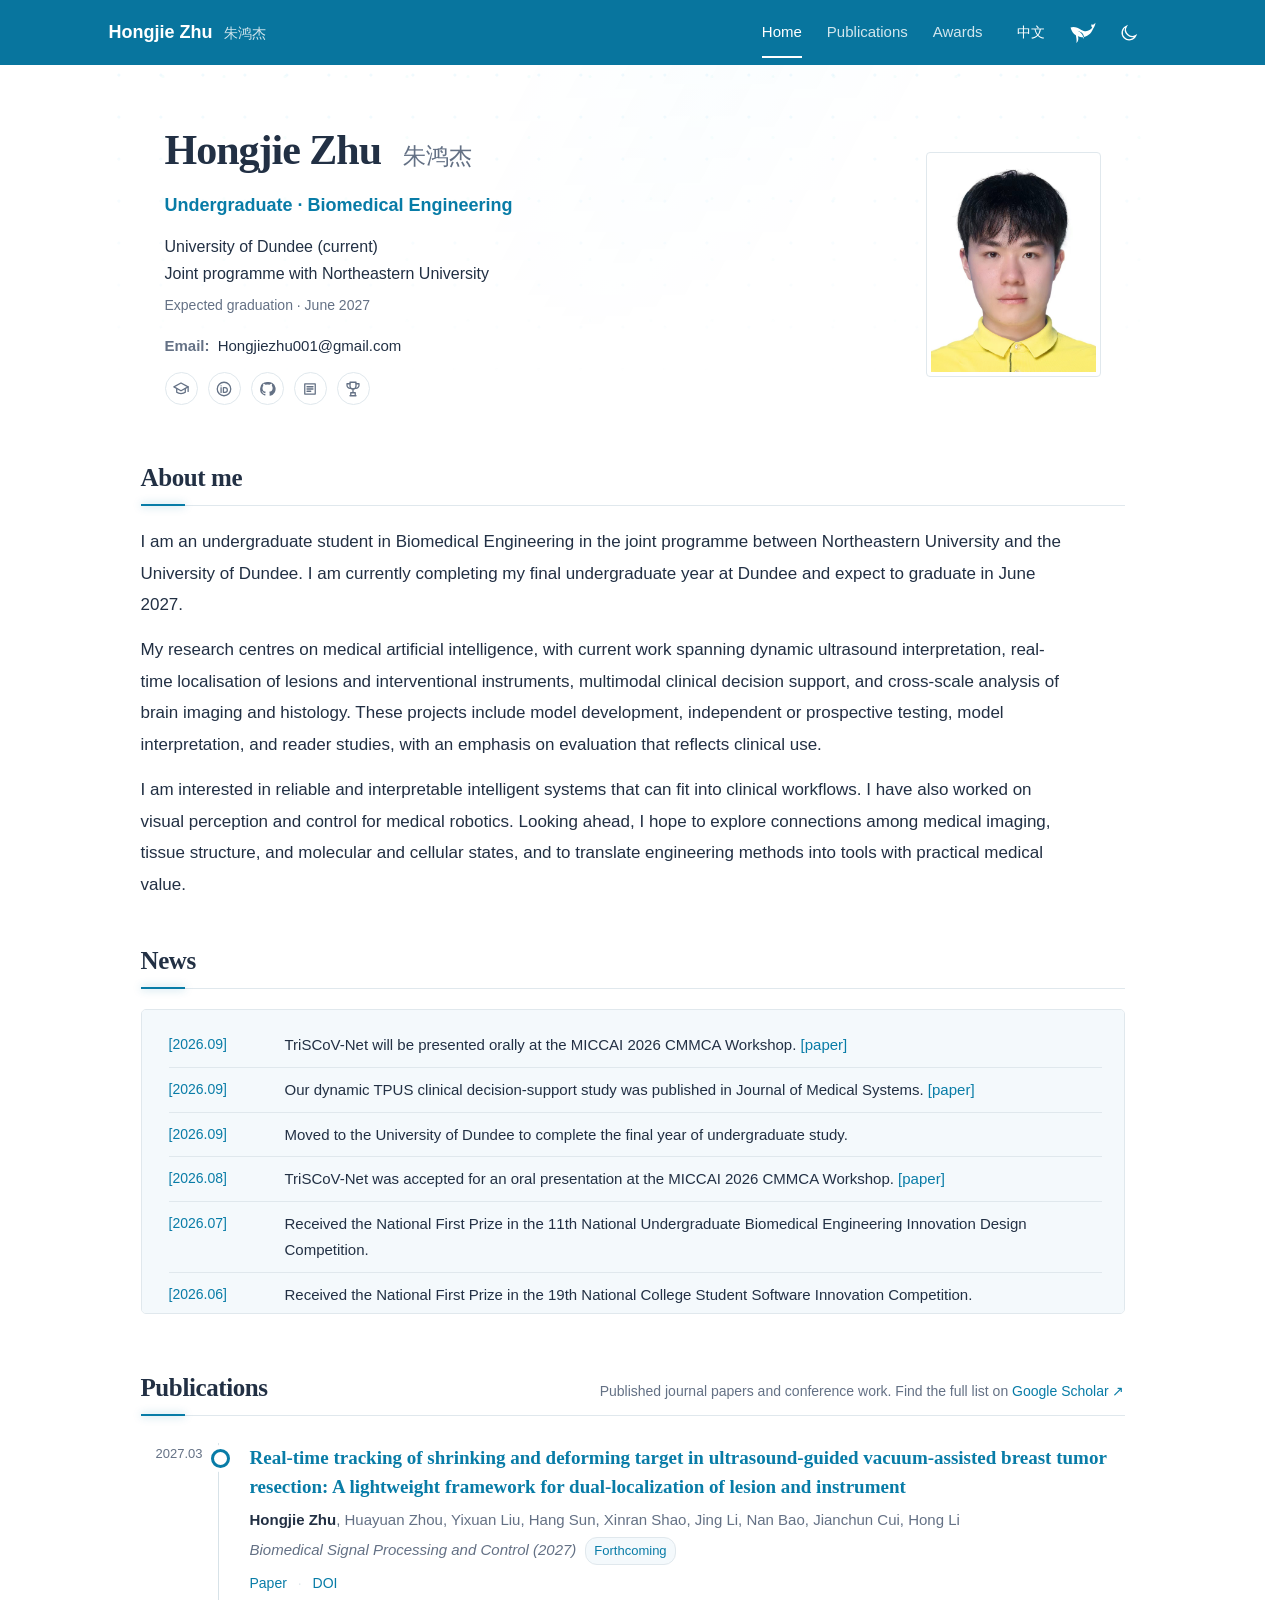
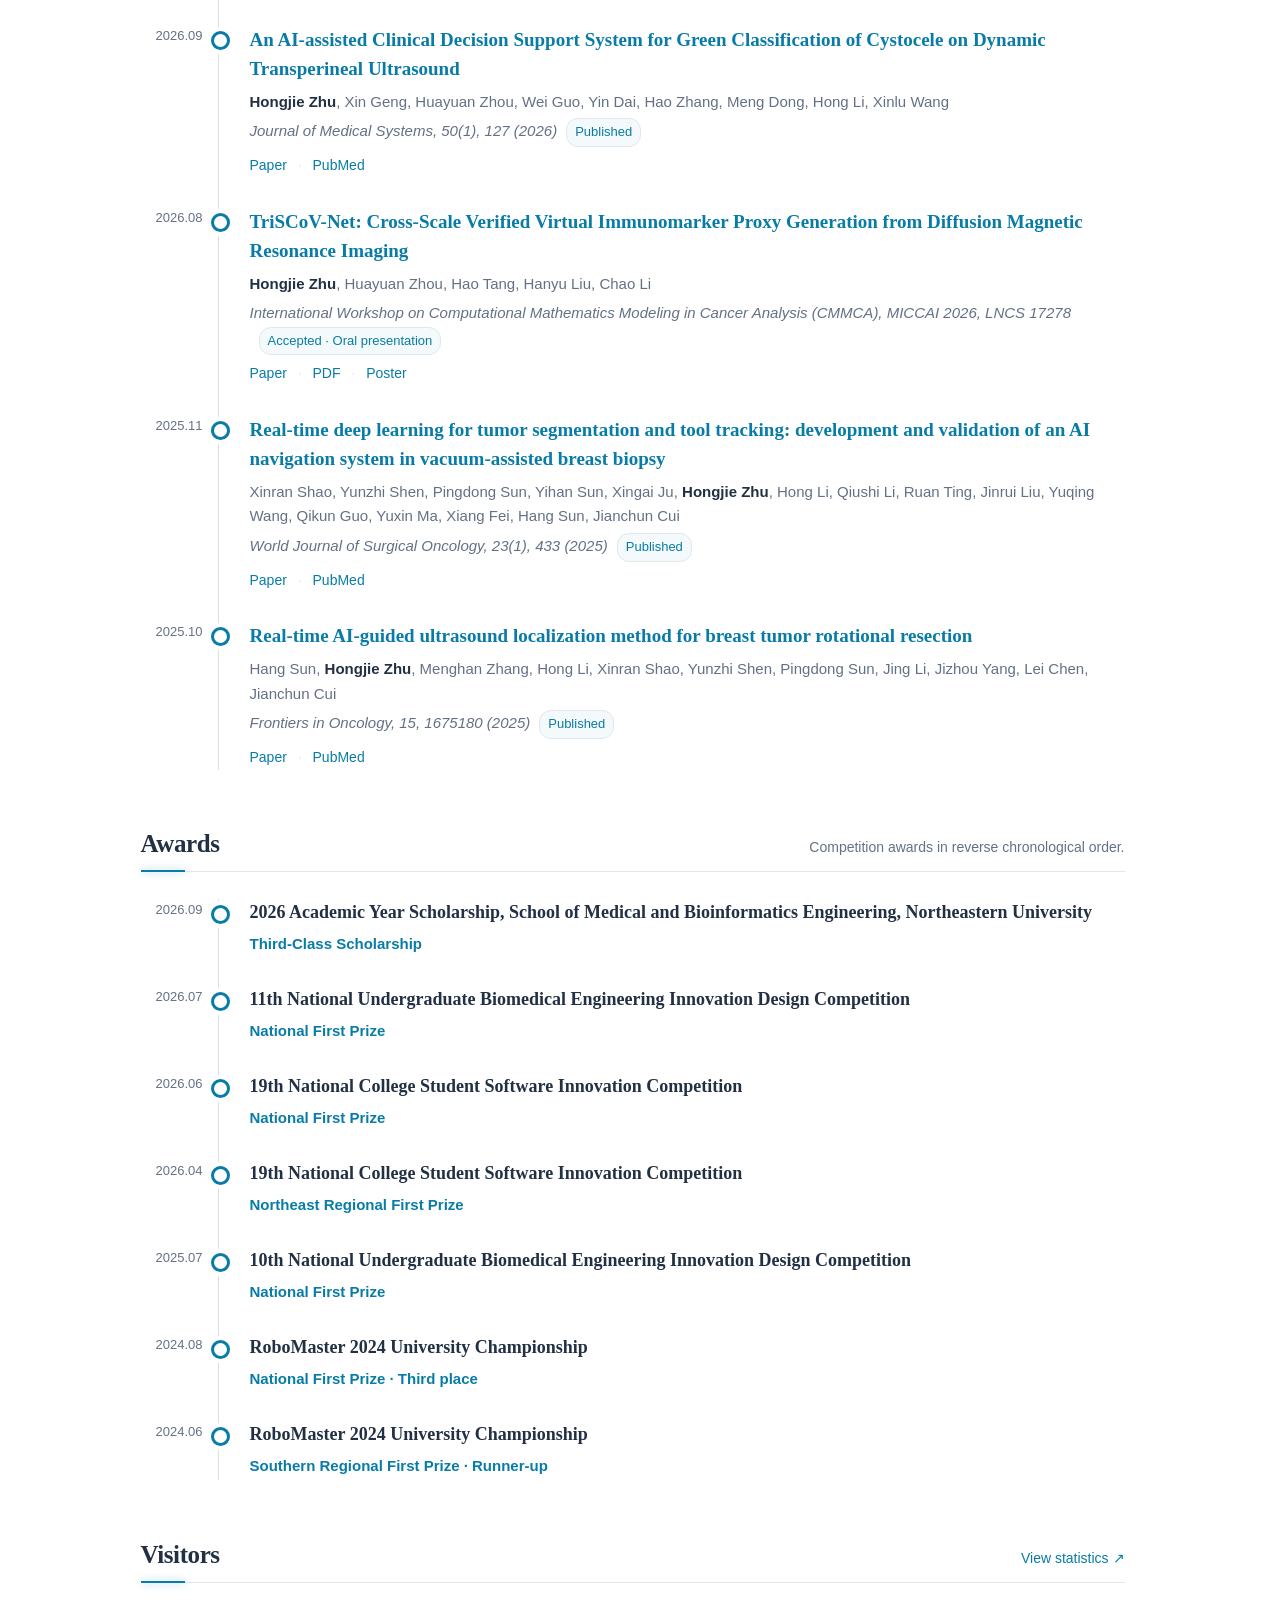
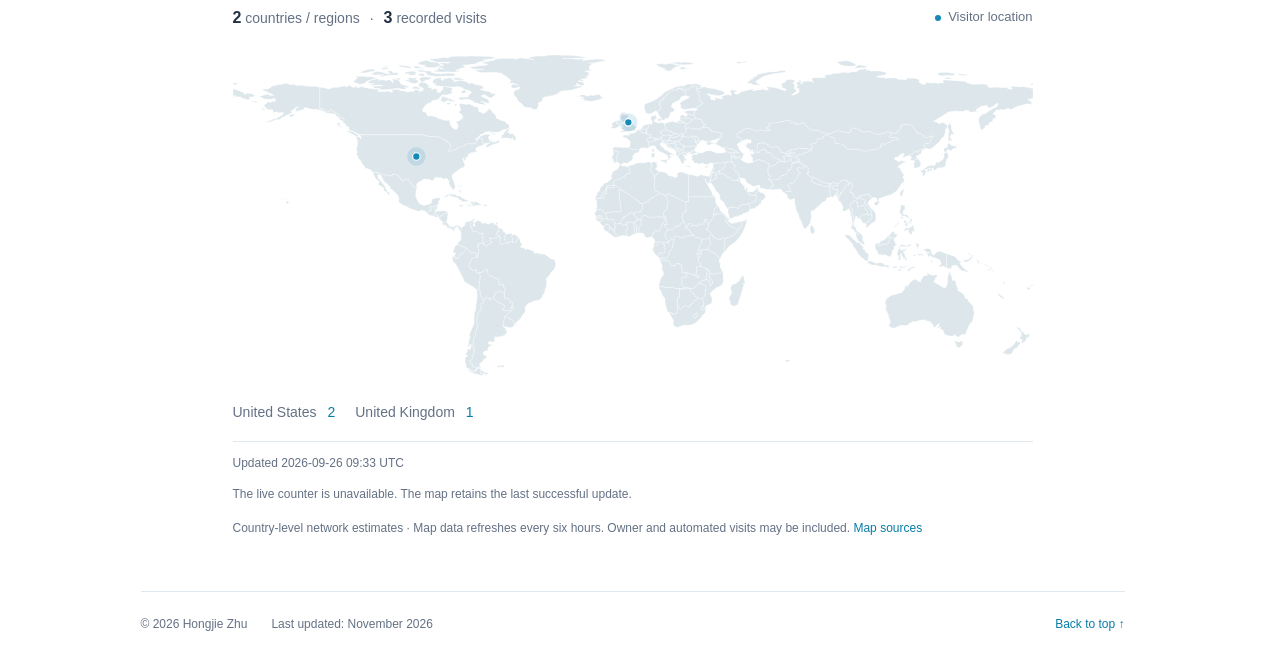
==== commit 6da2dee7: "Add BSPC publisher record and DOI in both languages" ====
--- a/index.html
+++ b/index.html
@@ -1,7 +1,7 @@
 <!DOCTYPE html>
-<html lang="en" data-theme="light"><head><meta charset="utf-8"><meta name="viewport" content="width=device-width,initial-scale=1"><meta name="theme-color" content="#ffffff"><meta name="description" content="Hongjie Zhu's academic homepage: biomedical engineering at Northeastern University and the University of Dundee, with a focus on medical AI and imaging."><title>Hongjie Zhu's Homepage | 朱鸿杰</title><link rel="canonical" href="https://hongjie-zhu.github.io/"><link rel="icon" type="image/svg+xml" href="assets/favicon.svg"><script>(function(){try{var m=localStorage.getItem('hz-theme');document.documentElement.dataset.theme=m||(matchMedia('(prefers-color-scheme: dark)').matches?'dark':'light');}catch(e){}})();</script><link rel="stylesheet" href="styles.css?v=7588e8929e"><script defer src="app.js?v=007b55845a"></script><link rel="alternate" hreflang="en" href="https://hongjie-zhu.github.io/"><link rel="alternate" hreflang="zh-CN" href="https://hongjie-zhu.github.io/zh/"><link rel="alternate" hreflang="x-default" href="https://hongjie-zhu.github.io/"><meta property="og:type" content="website"><meta property="og:site_name" content="Hongjie Zhu · 朱鸿杰"><meta property="og:title" content="Hongjie Zhu's Homepage | 朱鸿杰"><meta property="og:description" content="Hongjie Zhu is a Biomedical Engineering undergraduate in the joint programme between Northeastern University and the University of Dundee, currently studying at Dundee and working on medical AI and medical imaging."><meta property="og:url" content="https://hongjie-zhu.github.io/"><meta property="og:locale" content="en_US"><script type="application/ld+json">{"@context": "https://schema.org", "@type": "ProfilePage", "url": "https://hongjie-zhu.github.io/", "name": "Hongjie Zhu's Homepage | 朱鸿杰", "inLanguage": "en", "mainEntity": {"@type": "Person", "@id": "https://hongjie-zhu.github.io/#hongjie-zhu", "name": "Hongjie Zhu", "alternateName": "朱鸿杰", "url": "https://hongjie-zhu.github.io/", "image": "https://hongjie-zhu.github.io/assets/hongjie-zhu.jpg", "email": "mailto:hongjiezhu001@gmail.com", "sameAs": ["https://github.com/TTTiankun", "https://scholar.google.co.uk/citations?user=rkhNRc4AAAAJ&hl=en", "https://orcid.org/0009-0009-0659-2012", "https://openreview.net/profile?id=~Hongjie_Zhu2"], "description": "Hongjie Zhu is a Biomedical Engineering undergraduate in the joint programme between Northeastern University and the University of Dundee, currently studying at Dundee and working on medical AI and medical imaging.", "affiliation": [{"@type": "CollegeOrUniversity", "name": "University of Dundee"}, {"@type": "CollegeOrUniversity", "name": "Northeastern University"}], "knowsAbout": ["Medical artificial intelligence", "Ultrasound imaging", "Medical imaging"]}}</script><link rel="stylesheet" href="academic.css?v=309079df44"><script defer src="visitor-map.js?v=ad8a6054bc"></script><script defer src="single-page.js?v=20260926c"></script><script>(function(){try{if(!sessionStorage.getItem('hongjie-whale-intro-seen-v1')&&!matchMedia('(prefers-reduced-motion: reduce)').matches)document.documentElement.classList.add('whale-intro-pending')}catch(e){}})();</script><script defer src="intro-whale.js?v=3467a42bf1"></script></head><body id="top" data-single-page="true"><div class="whale-intro" id="whale-intro" aria-hidden="true"><canvas id="whale-canvas" aria-hidden="true"></canvas><button class="intro-skip" id="intro-skip" type="button">Skip</button><div class="intro-brand"><strong>Hongjie Zhu · 朱鸿杰</strong><span>Medical AI · Imaging · Intelligent Systems</span><i aria-hidden="true"></i></div><div class="intro-depth" aria-hidden="true">Deep data · Living intelligence</div></div><a class="skip" href="#main">Skip to content</a><header class="site-header"><div class="header-inner"><a class="site-name" href="#home">Hongjie Zhu <span lang="zh-CN">朱鸿杰</span></a><nav aria-label="Main navigation"><a href="#home" aria-current="location">Home</a><a href="#publications">Publications</a><a href="#awards">Awards</a></nav><div class="preferences"><button id="language-toggle" type="button">中文</button><button class="replay-whale" id="intro-replay" type="button" aria-label="Replay digital whale intro" title="Replay digital whale intro"><svg viewBox="0 0 36 30" aria-hidden="true"><path class="whale-silhouette" fill-rule="evenodd" d="M2 8C6 6 11 8 16 11C22 14.5 27 12 30 8C28.5 7 28.5 5 29 3.7C31 5 32 4 34 1.8C33.8 5 32.5 7.6 31 9.4C28.5 16 23 20 17 20.5C14.5 20.8 12.8 20 11.4 19C12.8 22.8 11.8 26 9.5 28C10.3 24 9.2 20.5 8.8 18C5.5 16.5 3.2 12.8 2 8ZM10.8 12.1C14.6 13.3 18.6 17.3 18.9 23.1C20.1 20.1 18.4 16.1 16.1 14.5C14.3 13.1 12.4 12.3 10.8 12.1Z"/></svg></button><button id="theme-toggle" type="button"><svg aria-hidden="true" viewBox="0 0 24 24"><path class="moon-icon" d="M20.1 15.1A8.2 8.2 0 0 1 8.9 3.9 8.5 8.5 0 1 0 20.1 15.1Z"></path><g class="sun-icon"><circle cx="12" cy="12" r="4"></circle><path d="M12 2v2m0 16v2M2 12h2m16 0h2M5 5l1.5 1.5m11 11L19 19M5 19l1.5-1.5m11-11L19 5"></path></g></svg></button></div></div></header><main class="page" id="main"><section class="nav-section home-content" id="home"><section class="academic-profile"><div class="identity"><h1>Hongjie Zhu <span lang="zh-CN">朱鸿杰</span></h1><p class="identity-role">Undergraduate · Biomedical Engineering</p><p class="identity-affiliation"><a href="https://www.dundee.ac.uk/" target="_blank" rel="noopener noreferrer">University of Dundee</a> (current)<br>Joint programme with <a href="https://www.neu.edu.cn/" target="_blank" rel="noopener noreferrer">Northeastern University</a></p><p class="identity-programme">Expected graduation · June 2027</p><p class="identity-email"><span>Email:</span> Hongjiezhu001@gmail.com</p><div class="profile-icons"><a class="profile-icon" href="https://scholar.google.co.uk/citations?user=rkhNRc4AAAAJ&hl=en" aria-label="Google Scholar" title="Google Scholar" target="_blank" rel="noopener noreferrer"><svg viewBox="0 0 24 24" aria-hidden="true"><path d="M2.5 9.2 12 4l9.5 5.2L12 14.4 2.5 9.2Z"/><path d="M6.3 11.3v5.1c2.9 2.2 8.5 2.2 11.4 0v-5.1M21.5 9.3v6"/></svg></a><a class="profile-icon" href="https://orcid.org/0009-0009-0659-2012" aria-label="ORCID" title="ORCID" target="_blank" rel="noopener noreferrer"><svg viewBox="0 0 24 24" aria-hidden="true"><circle cx="12" cy="12" r="9"/><path d="M8.1 10.2v6.3M8.1 7.7h.01M11.2 10.2h2.1a3.15 3.15 0 0 1 0 6.3h-2.1v-6.3Z"/></svg></a><a class="profile-icon" href="https://github.com/TTTiankun" aria-label="GitHub" title="GitHub" target="_blank" rel="noopener noreferrer"><svg viewBox="0 0 24 24" aria-hidden="true"><path d="M12 2.8a9.2 9.2 0 0 0-2.9 17.9c.5.1.7-.2.7-.5v-1.8c-2.8.6-3.4-1.2-3.4-1.2-.5-1.2-1.1-1.5-1.1-1.5-.9-.6.1-.6.1-.6 1 0 1.6 1.1 1.6 1.1.9 1.6 2.4 1.1 2.9.9.1-.7.4-1.1.7-1.4-2.3-.3-4.6-1.1-4.6-5.1 0-1.1.4-2.1 1.1-2.8-.1-.3-.5-1.3.1-2.7 0 0 .9-.3 2.9 1.1a10 10 0 0 1 5.3 0c2-1.4 2.9-1.1 2.9-1.1.6 1.4.2 2.4.1 2.7.7.8 1.1 1.7 1.1 2.8 0 4-2.4 4.8-4.7 5.1.4.3.7 1 .7 1.9v3c0 .3.2.6.7.5A9.2 9.2 0 0 0 12 2.8Z"/></svg></a><a class="profile-icon" href="https://openreview.net/profile?id=~Hongjie_Zhu2" aria-label="OpenReview" title="OpenReview" target="_blank" rel="noopener noreferrer"><svg viewBox="0 0 24 24" aria-hidden="true"><path d="M5 5.3h14v13.4H5z"/><path d="M8 9h8M8 12h8M8 15h5"/></svg></a><a class="profile-icon" href="#awards" aria-label="Awards" title="Awards"><svg viewBox="0 0 24 24" aria-hidden="true"><path d="M8 3h8v5a4 4 0 0 1-8 0V3Z"/><path d="M8 5H4v2a4 4 0 0 0 4.5 4M16 5h4v2a4 4 0 0 1-4.5 4M12 12v5M8 21h8M9 17h6v4H9z"/></svg></a></div></div><figure class="identity-photo"><img class="portrait" src="assets/hongjie-zhu.jpg" width="1102" height="1417" alt="Hongjie Zhu / 朱鸿杰" fetchpriority="high"></figure></section><section class="section biography-section"><h2>About me</h2><p>I am an undergraduate student in Biomedical Engineering in the joint programme between Northeastern University and the University of Dundee. I am currently completing my final undergraduate year at Dundee and expect to graduate in June 2027.</p><p>My research centres on medical artificial intelligence, with current work spanning dynamic ultrasound interpretation, real-time localisation of lesions and interventional instruments, multimodal clinical decision support, and cross-scale analysis of brain imaging and histology. These projects include model development, independent or prospective testing, model interpretation, and reader studies, with an emphasis on evaluation that reflects clinical use.</p><p>I am interested in reliable and interpretable intelligent systems that can fit into clinical workflows. I have also worked on visual perception and control for medical robotics. Looking ahead, I hope to explore connections among medical imaging, tissue structure, and molecular and cellular states, and to translate engineering methods into tools with practical medical value.</p></section><section class="section news-section"><h2>News</h2><div class="news-scroll" tabindex="0" aria-label="News archive"><ul><li><time datetime="2026.09">[2026.09]</time><p>TriSCoV-Net will be presented orally at the MICCAI 2026 CMMCA Workshop. <a href="https://papers.miccai.org/miccai-2026-sat/CMMCA_010.html" target="_blank" rel="noopener noreferrer">[paper]</a></p></li><li><time datetime="2026.09">[2026.09]</time><p>Our dynamic TPUS clinical decision-support study was published in Journal of Medical Systems. <a href="https://doi.org/10.1007/s10916-026-02453-7" target="_blank" rel="noopener noreferrer">[paper]</a></p></li><li><time datetime="2026.09">[2026.09]</time><p>Moved to the University of Dundee to complete the final year of undergraduate study.</p></li><li><time datetime="2026.08">[2026.08]</time><p>TriSCoV-Net was accepted for an oral presentation at the MICCAI 2026 CMMCA Workshop. <a href="https://papers.miccai.org/miccai-2026-sat/CMMCA_010.html" target="_blank" rel="noopener noreferrer">[paper]</a></p></li><li><time datetime="2026.07">[2026.07]</time><p>Received the National First Prize in the 11th National Undergraduate Biomedical Engineering Innovation Design Competition.</p></li><li><time datetime="2026.06">[2026.06]</time><p>Received the National First Prize in the 19th National College Student Software Innovation Competition.</p></li><li><time datetime="2026.04">[2026.04]</time><p>Received the Northeast Regional First Prize in the 19th National College Student Software Innovation Competition.</p></li><li><time datetime="2025.11">[2025.11]</time><p>Our AI navigation study was published in World Journal of Surgical Oncology. <a href="https://doi.org/10.1186/s12957-025-04087-4" target="_blank" rel="noopener noreferrer">[paper]</a></p></li><li><time datetime="2025.10">[2025.10]</time><p>Our real-time ultrasound localization study was published in Frontiers in Oncology. <a href="https://doi.org/10.3389/fonc.2025.1675180" target="_blank" rel="noopener noreferrer">[paper]</a></p></li><li><time datetime="2025.07">[2025.07]</time><p>Received the National First Prize in the 10th National Undergraduate Biomedical Engineering Innovation Design Competition.</p></li><li><time datetime="2024.08">[2024.08]</time><p>Received the National First Prize (third place) in the RoboMaster 2024 University Championship.</p></li><li><time datetime="2024.06">[2024.06]</time><p>Received the Southern Regional First Prize (runner-up) in the RoboMaster 2024 University Championship.</p></li><li><time datetime="2023.08">[2023.08]</time><p>Joined Northeastern University to study Biomedical Engineering.</p></li></ul></div></section></section><section class="nav-section section timeline-section" id="publications"><div class="section-title"><h2>Publications</h2><p>Published journal papers and conference work. Find the full list on <a href="https://scholar.google.co.uk/citations?user=rkhNRc4AAAAJ&hl=en" target="_blank" rel="noopener noreferrer">Google Scholar ↗</a></p></div><ol class="academic-timeline"><li><time datetime="2026.09">2026.09</time><article><h3>An AI-assisted Clinical Decision Support System for Green Classification of Cystocele on Dynamic Transperineal Ultrasound</h3><p class="timeline-authors"><strong>Hongjie Zhu</strong>, Xin Geng, Huayuan Zhou, Wei Guo, Yin Dai, Hao Zhang, Meng Dong, Hong Li, Xinlu Wang</p><p class="timeline-venue"><em>Journal of Medical Systems, 50(1), 127 (2026)</em><span class="timeline-status">Published</span></p><div class="timeline-links"><a href="https://doi.org/10.1007/s10916-026-02453-7" target="_blank" rel="noopener noreferrer">Paper</a><span aria-hidden="true"> · </span><a href="https://pubmed.ncbi.nlm.nih.gov/42678584/" target="_blank" rel="noopener noreferrer">PubMed</a></div></article></li><li><time datetime="2026.08">2026.08</time><article><h3>TriSCoV-Net: Cross-Scale Verified Virtual Immunomarker Proxy Generation from Diffusion Magnetic Resonance Imaging</h3><p class="timeline-authors"><strong>Hongjie Zhu</strong>, Huayuan Zhou, Hao Tang, Hanyu Liu, Chao Li</p><p class="timeline-venue"><em>International Workshop on Computational Mathematics Modeling in Cancer Analysis (CMMCA), MICCAI 2026, LNCS 17278</em><span class="timeline-status">Accepted · Oral presentation</span></p><div class="timeline-links"><a href="https://papers.miccai.org/miccai-2026-sat/CMMCA_010.html" target="_blank" rel="noopener noreferrer">Paper</a><span aria-hidden="true"> · </span><a href="https://papers.miccai.org/miccai-2026-sat/paper/CMMCA2026_010.pdf" target="_blank" rel="noopener noreferrer">PDF</a><span aria-hidden="true"> · </span><a href="https://cmmca.github.io/CMMCA2026/poster/10-ID-10_TriSCoV-Net%20Cross-Scale%20Verified%20Virtual%20Immunomarker%20Proxy%20Generation%20from%20Diffusion%20Magnetic%20Resonance%20Imaging.pdf" target="_blank" rel="noopener noreferrer">Poster</a></div></article></li><li><time datetime="2025.11">2025.11</time><article><h3>Real-time deep learning for tumor segmentation and tool tracking: development and validation of an AI navigation system in vacuum-assisted breast biopsy</h3><p class="timeline-authors">Xinran Shao, Yunzhi Shen, Pingdong Sun, Yihan Sun, Xingai Ju, <strong>Hongjie Zhu</strong>, Hong Li, Qiushi Li, Ruan Ting, Jinrui Liu, Yuqing Wang, Qikun Guo, Yuxin Ma, Xiang Fei, Hang Sun, Jianchun Cui</p><p class="timeline-venue"><em>World Journal of Surgical Oncology, 23(1), 433 (2025)</em><span class="timeline-status">Published</span></p><div class="timeline-links"><a href="https://doi.org/10.1186/s12957-025-04087-4" target="_blank" rel="noopener noreferrer">Paper</a><span aria-hidden="true"> · </span><a href="https://pubmed.ncbi.nlm.nih.gov/41225484/" target="_blank" rel="noopener noreferrer">PubMed</a></div></article></li><li><time datetime="2025.10">2025.10</time><article><h3>Real-time AI-guided ultrasound localization method for breast tumor rotational resection</h3><p class="timeline-authors">Hang Sun, <strong>Hongjie Zhu</strong>, Menghan Zhang, Hong Li, Xinran Shao, Yunzhi Shen, Pingdong Sun, Jing Li, Jizhou Yang, Lei Chen, Jianchun Cui</p><p class="timeline-venue"><em>Frontiers in Oncology, 15, 1675180 (2025)</em><span class="timeline-status">Published</span></p><div class="timeline-links"><a href="https://doi.org/10.3389/fonc.2025.1675180" target="_blank" rel="noopener noreferrer">Paper</a><span aria-hidden="true"> · </span><a href="https://pubmed.ncbi.nlm.nih.gov/41211448/" target="_blank" rel="noopener noreferrer">PubMed</a></div></article></li></ol></section><section class="nav-section section timeline-section" id="awards"><div class="section-title"><h2>Awards</h2><p>Competition awards in reverse chronological order.</p></div><ol class="academic-timeline award-timeline"><li><time datetime="2026.09">2026.09</time><article><h3>2026 Academic Year Scholarship, School of Medical and Bioinformatics Engineering, Northeastern University</h3><p class="timeline-venue">Third-Class Scholarship</p></article></li><li><time datetime="2026.07">2026.07</time><article><h3>11th National Undergraduate Biomedical Engineering Innovation Design Competition</h3><p class="timeline-venue">National First Prize</p></article></li><li><time datetime="2026.06">2026.06</time><article><h3>19th National College Student Software Innovation Competition</h3><p class="timeline-venue">National First Prize</p></article></li><li><time datetime="2026.04">2026.04</time><article><h3>19th National College Student Software Innovation Competition</h3><p class="timeline-venue">Northeast Regional First Prize</p></article></li><li><time datetime="2025.07">2025.07</time><article><h3>10th National Undergraduate Biomedical Engineering Innovation Design Competition</h3><p class="timeline-venue">National First Prize</p></article></li><li><time datetime="2024.08">2024.08</time><article><h3>RoboMaster 2024 University Championship</h3><p class="timeline-venue">National First Prize · Third place</p></article></li><li><time datetime="2024.06">2024.06</time><article><h3>RoboMaster 2024 University Championship</h3><p class="timeline-venue">Southern Regional First Prize · Runner-up</p></article></li></ol></section><section aria-labelledby="visitors-title" class="section visitors-section" id="visitors"><div class="section-title"><h2 id="visitors-title">Visitors</h2><a href="https://info.flagcounter.com/6R7o" rel="noopener noreferrer" target="_blank">View statistics ↗</a></div>
+<html lang="en" data-theme="light"><head><meta charset="utf-8"><meta name="viewport" content="width=device-width,initial-scale=1"><meta name="theme-color" content="#ffffff"><meta name="description" content="Hongjie Zhu's academic homepage: biomedical engineering at Northeastern University and the University of Dundee, with a focus on medical AI and imaging."><title>Hongjie Zhu's Homepage | 朱鸿杰</title><link rel="canonical" href="https://hongjie-zhu.github.io/"><link rel="icon" type="image/svg+xml" href="assets/favicon.svg"><script>(function(){try{var m=localStorage.getItem('hz-theme');document.documentElement.dataset.theme=m||(matchMedia('(prefers-color-scheme: dark)').matches?'dark':'light');}catch(e){}})();</script><link rel="stylesheet" href="styles.css?v=7588e8929e"><script defer src="app.js?v=007b55845a"></script><link rel="alternate" hreflang="en" href="https://hongjie-zhu.github.io/"><link rel="alternate" hreflang="zh-CN" href="https://hongjie-zhu.github.io/zh/"><link rel="alternate" hreflang="x-default" href="https://hongjie-zhu.github.io/"><meta property="og:type" content="website"><meta property="og:site_name" content="Hongjie Zhu · 朱鸿杰"><meta property="og:title" content="Hongjie Zhu's Homepage | 朱鸿杰"><meta property="og:description" content="Hongjie Zhu is a Biomedical Engineering undergraduate in the joint programme between Northeastern University and the University of Dundee, currently studying at Dundee and working on medical AI and medical imaging."><meta property="og:url" content="https://hongjie-zhu.github.io/"><meta property="og:locale" content="en_US"><script type="application/ld+json">{"@context": "https://schema.org", "@type": "ProfilePage", "url": "https://hongjie-zhu.github.io/", "name": "Hongjie Zhu's Homepage | 朱鸿杰", "inLanguage": "en", "mainEntity": {"@type": "Person", "@id": "https://hongjie-zhu.github.io/#hongjie-zhu", "name": "Hongjie Zhu", "alternateName": "朱鸿杰", "url": "https://hongjie-zhu.github.io/", "image": "https://hongjie-zhu.github.io/assets/hongjie-zhu.jpg", "email": "mailto:hongjiezhu001@gmail.com", "sameAs": ["https://github.com/TTTiankun", "https://scholar.google.co.uk/citations?user=rkhNRc4AAAAJ&hl=en", "https://orcid.org/0009-0009-0659-2012", "https://openreview.net/profile?id=~Hongjie_Zhu2"], "description": "Hongjie Zhu is a Biomedical Engineering undergraduate in the joint programme between Northeastern University and the University of Dundee, currently studying at Dundee and working on medical AI and medical imaging.", "affiliation": [{"@type": "CollegeOrUniversity", "name": "University of Dundee"}, {"@type": "CollegeOrUniversity", "name": "Northeastern University"}], "knowsAbout": ["Medical artificial intelligence", "Ultrasound imaging", "Medical imaging"]}}</script><link rel="stylesheet" href="academic.css?v=309079df44"><script defer src="visitor-map.js?v=ad8a6054bc"></script><script defer src="single-page.js?v=20260926c"></script><script>(function(){try{if(!sessionStorage.getItem('hongjie-whale-intro-seen-v1')&&!matchMedia('(prefers-reduced-motion: reduce)').matches)document.documentElement.classList.add('whale-intro-pending')}catch(e){}})();</script><script defer src="intro-whale.js?v=3467a42bf1"></script></head><body id="top" data-single-page="true"><div class="whale-intro" id="whale-intro" aria-hidden="true"><canvas id="whale-canvas" aria-hidden="true"></canvas><button class="intro-skip" id="intro-skip" type="button">Skip</button><div class="intro-brand"><strong>Hongjie Zhu · 朱鸿杰</strong><span>Medical AI · Imaging · Intelligent Systems</span><i aria-hidden="true"></i></div><div class="intro-depth" aria-hidden="true">Deep data · Living intelligence</div></div><a class="skip" href="#main">Skip to content</a><header class="site-header"><div class="header-inner"><a class="site-name" href="#home">Hongjie Zhu <span lang="zh-CN">朱鸿杰</span></a><nav aria-label="Main navigation"><a href="#home" aria-current="location">Home</a><a href="#publications">Publications</a><a href="#awards">Awards</a></nav><div class="preferences"><button id="language-toggle" type="button">中文</button><button class="replay-whale" id="intro-replay" type="button" aria-label="Replay digital whale intro" title="Replay digital whale intro"><svg viewBox="0 0 36 30" aria-hidden="true"><path class="whale-silhouette" fill-rule="evenodd" d="M2 8C6 6 11 8 16 11C22 14.5 27 12 30 8C28.5 7 28.5 5 29 3.7C31 5 32 4 34 1.8C33.8 5 32.5 7.6 31 9.4C28.5 16 23 20 17 20.5C14.5 20.8 12.8 20 11.4 19C12.8 22.8 11.8 26 9.5 28C10.3 24 9.2 20.5 8.8 18C5.5 16.5 3.2 12.8 2 8ZM10.8 12.1C14.6 13.3 18.6 17.3 18.9 23.1C20.1 20.1 18.4 16.1 16.1 14.5C14.3 13.1 12.4 12.3 10.8 12.1Z"/></svg></button><button id="theme-toggle" type="button"><svg aria-hidden="true" viewBox="0 0 24 24"><path class="moon-icon" d="M20.1 15.1A8.2 8.2 0 0 1 8.9 3.9 8.5 8.5 0 1 0 20.1 15.1Z"></path><g class="sun-icon"><circle cx="12" cy="12" r="4"></circle><path d="M12 2v2m0 16v2M2 12h2m16 0h2M5 5l1.5 1.5m11 11L19 19M5 19l1.5-1.5m11-11L19 5"></path></g></svg></button></div></div></header><main class="page" id="main"><section class="nav-section home-content" id="home"><section class="academic-profile"><div class="identity"><h1>Hongjie Zhu <span lang="zh-CN">朱鸿杰</span></h1><p class="identity-role">Undergraduate · Biomedical Engineering</p><p class="identity-affiliation"><a href="https://www.dundee.ac.uk/" target="_blank" rel="noopener noreferrer">University of Dundee</a> (current)<br>Joint programme with <a href="https://www.neu.edu.cn/" target="_blank" rel="noopener noreferrer">Northeastern University</a></p><p class="identity-programme">Expected graduation · June 2027</p><p class="identity-email"><span>Email:</span> Hongjiezhu001@gmail.com</p><div class="profile-icons"><a class="profile-icon" href="https://scholar.google.co.uk/citations?user=rkhNRc4AAAAJ&hl=en" aria-label="Google Scholar" title="Google Scholar" target="_blank" rel="noopener noreferrer"><svg viewBox="0 0 24 24" aria-hidden="true"><path d="M2.5 9.2 12 4l9.5 5.2L12 14.4 2.5 9.2Z"/><path d="M6.3 11.3v5.1c2.9 2.2 8.5 2.2 11.4 0v-5.1M21.5 9.3v6"/></svg></a><a class="profile-icon" href="https://orcid.org/0009-0009-0659-2012" aria-label="ORCID" title="ORCID" target="_blank" rel="noopener noreferrer"><svg viewBox="0 0 24 24" aria-hidden="true"><circle cx="12" cy="12" r="9"/><path d="M8.1 10.2v6.3M8.1 7.7h.01M11.2 10.2h2.1a3.15 3.15 0 0 1 0 6.3h-2.1v-6.3Z"/></svg></a><a class="profile-icon" href="https://github.com/TTTiankun" aria-label="GitHub" title="GitHub" target="_blank" rel="noopener noreferrer"><svg viewBox="0 0 24 24" aria-hidden="true"><path d="M12 2.8a9.2 9.2 0 0 0-2.9 17.9c.5.1.7-.2.7-.5v-1.8c-2.8.6-3.4-1.2-3.4-1.2-.5-1.2-1.1-1.5-1.1-1.5-.9-.6.1-.6.1-.6 1 0 1.6 1.1 1.6 1.1.9 1.6 2.4 1.1 2.9.9.1-.7.4-1.1.7-1.4-2.3-.3-4.6-1.1-4.6-5.1 0-1.1.4-2.1 1.1-2.8-.1-.3-.5-1.3.1-2.7 0 0 .9-.3 2.9 1.1a10 10 0 0 1 5.3 0c2-1.4 2.9-1.1 2.9-1.1.6 1.4.2 2.4.1 2.7.7.8 1.1 1.7 1.1 2.8 0 4-2.4 4.8-4.7 5.1.4.3.7 1 .7 1.9v3c0 .3.2.6.7.5A9.2 9.2 0 0 0 12 2.8Z"/></svg></a><a class="profile-icon" href="https://openreview.net/profile?id=~Hongjie_Zhu2" aria-label="OpenReview" title="OpenReview" target="_blank" rel="noopener noreferrer"><svg viewBox="0 0 24 24" aria-hidden="true"><path d="M5 5.3h14v13.4H5z"/><path d="M8 9h8M8 12h8M8 15h5"/></svg></a><a class="profile-icon" href="#awards" aria-label="Awards" title="Awards"><svg viewBox="0 0 24 24" aria-hidden="true"><path d="M8 3h8v5a4 4 0 0 1-8 0V3Z"/><path d="M8 5H4v2a4 4 0 0 0 4.5 4M16 5h4v2a4 4 0 0 1-4.5 4M12 12v5M8 21h8M9 17h6v4H9z"/></svg></a></div></div><figure class="identity-photo"><img class="portrait" src="assets/hongjie-zhu.jpg" width="1102" height="1417" alt="Hongjie Zhu / 朱鸿杰" fetchpriority="high"></figure></section><section class="section biography-section"><h2>About me</h2><p>I am an undergraduate student in Biomedical Engineering in the joint programme between Northeastern University and the University of Dundee. I am currently completing my final undergraduate year at Dundee and expect to graduate in June 2027.</p><p>My research centres on medical artificial intelligence, with current work spanning dynamic ultrasound interpretation, real-time localisation of lesions and interventional instruments, multimodal clinical decision support, and cross-scale analysis of brain imaging and histology. These projects include model development, independent or prospective testing, model interpretation, and reader studies, with an emphasis on evaluation that reflects clinical use.</p><p>I am interested in reliable and interpretable intelligent systems that can fit into clinical workflows. I have also worked on visual perception and control for medical robotics. Looking ahead, I hope to explore connections among medical imaging, tissue structure, and molecular and cellular states, and to translate engineering methods into tools with practical medical value.</p></section><section class="section news-section"><h2>News</h2><div class="news-scroll" tabindex="0" aria-label="News archive"><ul><li><time datetime="2026.09">[2026.09]</time><p>TriSCoV-Net will be presented orally at the MICCAI 2026 CMMCA Workshop. <a href="https://papers.miccai.org/miccai-2026-sat/CMMCA_010.html" target="_blank" rel="noopener noreferrer">[paper]</a></p></li><li><time datetime="2026.09">[2026.09]</time><p>Our dynamic TPUS clinical decision-support study was published in Journal of Medical Systems. <a href="https://doi.org/10.1007/s10916-026-02453-7" target="_blank" rel="noopener noreferrer">[paper]</a></p></li><li><time datetime="2026.09">[2026.09]</time><p>Moved to the University of Dundee to complete the final year of undergraduate study.</p></li><li><time datetime="2026.08">[2026.08]</time><p>TriSCoV-Net was accepted for an oral presentation at the MICCAI 2026 CMMCA Workshop. <a href="https://papers.miccai.org/miccai-2026-sat/CMMCA_010.html" target="_blank" rel="noopener noreferrer">[paper]</a></p></li><li><time datetime="2026.07">[2026.07]</time><p>Received the National First Prize in the 11th National Undergraduate Biomedical Engineering Innovation Design Competition.</p></li><li><time datetime="2026.06">[2026.06]</time><p>Received the National First Prize in the 19th National College Student Software Innovation Competition.</p></li><li><time datetime="2026.04">[2026.04]</time><p>Received the Northeast Regional First Prize in the 19th National College Student Software Innovation Competition.</p></li><li><time datetime="2025.11">[2025.11]</time><p>Our AI navigation study was published in World Journal of Surgical Oncology. <a href="https://doi.org/10.1186/s12957-025-04087-4" target="_blank" rel="noopener noreferrer">[paper]</a></p></li><li><time datetime="2025.10">[2025.10]</time><p>Our real-time ultrasound localization study was published in Frontiers in Oncology. <a href="https://doi.org/10.3389/fonc.2025.1675180" target="_blank" rel="noopener noreferrer">[paper]</a></p></li><li><time datetime="2025.07">[2025.07]</time><p>Received the National First Prize in the 10th National Undergraduate Biomedical Engineering Innovation Design Competition.</p></li><li><time datetime="2024.08">[2024.08]</time><p>Received the National First Prize (third place) in the RoboMaster 2024 University Championship.</p></li><li><time datetime="2024.06">[2024.06]</time><p>Received the Southern Regional First Prize (runner-up) in the RoboMaster 2024 University Championship.</p></li><li><time datetime="2023.08">[2023.08]</time><p>Joined Northeastern University to study Biomedical Engineering.</p></li></ul></div></section></section><section class="nav-section section timeline-section" id="publications"><div class="section-title"><h2>Publications</h2><p>Published journal papers and conference work. Find the full list on <a href="https://scholar.google.co.uk/citations?user=rkhNRc4AAAAJ&hl=en" target="_blank" rel="noopener noreferrer">Google Scholar ↗</a></p></div><ol class="academic-timeline"><li><time datetime="2027-03" title="Scheduled issue date">2027.03</time><article><h3>Real-time tracking of shrinking and deforming target in ultrasound-guided vacuum-assisted breast tumor resection: A lightweight framework for dual-localization of lesion and instrument</h3><p class="timeline-authors"><strong>Hongjie Zhu</strong>, Huayuan Zhou, Yixuan Liu, Hang Sun, Xinran Shao, Jing Li, Nan Bao, Jianchun Cui, Hong Li</p><p class="timeline-venue"><em>Biomedical Signal Processing and Control (2027)</em><span class="timeline-status">Forthcoming</span></p><div class="timeline-links"><a href="https://www.sciencedirect.com/science/article/pii/S1746809426024092" target="_blank" rel="noopener noreferrer">Paper</a><span aria-hidden="true"> · </span><a href="https://doi.org/10.1016/j.bspc.2026.111851" target="_blank" rel="noopener noreferrer">DOI</a></div></article></li><li><time datetime="2026.09">2026.09</time><article><h3>An AI-assisted Clinical Decision Support System for Green Classification of Cystocele on Dynamic Transperineal Ultrasound</h3><p class="timeline-authors"><strong>Hongjie Zhu</strong>, Xin Geng, Huayuan Zhou, Wei Guo, Yin Dai, Hao Zhang, Meng Dong, Hong Li, Xinlu Wang</p><p class="timeline-venue"><em>Journal of Medical Systems, 50(1), 127 (2026)</em><span class="timeline-status">Published</span></p><div class="timeline-links"><a href="https://doi.org/10.1007/s10916-026-02453-7" target="_blank" rel="noopener noreferrer">Paper</a><span aria-hidden="true"> · </span><a href="https://pubmed.ncbi.nlm.nih.gov/42678584/" target="_blank" rel="noopener noreferrer">PubMed</a></div></article></li><li><time datetime="2026.08">2026.08</time><article><h3>TriSCoV-Net: Cross-Scale Verified Virtual Immunomarker Proxy Generation from Diffusion Magnetic Resonance Imaging</h3><p class="timeline-authors"><strong>Hongjie Zhu</strong>, Huayuan Zhou, Hao Tang, Hanyu Liu, Chao Li</p><p class="timeline-venue"><em>International Workshop on Computational Mathematics Modeling in Cancer Analysis (CMMCA), MICCAI 2026, LNCS 17278</em><span class="timeline-status">Accepted · Oral presentation</span></p><div class="timeline-links"><a href="https://papers.miccai.org/miccai-2026-sat/CMMCA_010.html" target="_blank" rel="noopener noreferrer">Paper</a><span aria-hidden="true"> · </span><a href="https://papers.miccai.org/miccai-2026-sat/paper/CMMCA2026_010.pdf" target="_blank" rel="noopener noreferrer">PDF</a><span aria-hidden="true"> · </span><a href="https://cmmca.github.io/CMMCA2026/poster/10-ID-10_TriSCoV-Net%20Cross-Scale%20Verified%20Virtual%20Immunomarker%20Proxy%20Generation%20from%20Diffusion%20Magnetic%20Resonance%20Imaging.pdf" target="_blank" rel="noopener noreferrer">Poster</a></div></article></li><li><time datetime="2025.11">2025.11</time><article><h3>Real-time deep learning for tumor segmentation and tool tracking: development and validation of an AI navigation system in vacuum-assisted breast biopsy</h3><p class="timeline-authors">Xinran Shao, Yunzhi Shen, Pingdong Sun, Yihan Sun, Xingai Ju, <strong>Hongjie Zhu</strong>, Hong Li, Qiushi Li, Ruan Ting, Jinrui Liu, Yuqing Wang, Qikun Guo, Yuxin Ma, Xiang Fei, Hang Sun, Jianchun Cui</p><p class="timeline-venue"><em>World Journal of Surgical Oncology, 23(1), 433 (2025)</em><span class="timeline-status">Published</span></p><div class="timeline-links"><a href="https://doi.org/10.1186/s12957-025-04087-4" target="_blank" rel="noopener noreferrer">Paper</a><span aria-hidden="true"> · </span><a href="https://pubmed.ncbi.nlm.nih.gov/41225484/" target="_blank" rel="noopener noreferrer">PubMed</a></div></article></li><li><time datetime="2025.10">2025.10</time><article><h3>Real-time AI-guided ultrasound localization method for breast tumor rotational resection</h3><p class="timeline-authors">Hang Sun, <strong>Hongjie Zhu</strong>, Menghan Zhang, Hong Li, Xinran Shao, Yunzhi Shen, Pingdong Sun, Jing Li, Jizhou Yang, Lei Chen, Jianchun Cui</p><p class="timeline-venue"><em>Frontiers in Oncology, 15, 1675180 (2025)</em><span class="timeline-status">Published</span></p><div class="timeline-links"><a href="https://doi.org/10.3389/fonc.2025.1675180" target="_blank" rel="noopener noreferrer">Paper</a><span aria-hidden="true"> · </span><a href="https://pubmed.ncbi.nlm.nih.gov/41211448/" target="_blank" rel="noopener noreferrer">PubMed</a></div></article></li></ol></section><section class="nav-section section timeline-section" id="awards"><div class="section-title"><h2>Awards</h2><p>Competition awards in reverse chronological order.</p></div><ol class="academic-timeline award-timeline"><li><time datetime="2026.09">2026.09</time><article><h3>2026 Academic Year Scholarship, School of Medical and Bioinformatics Engineering, Northeastern University</h3><p class="timeline-venue">Third-Class Scholarship</p></article></li><li><time datetime="2026.07">2026.07</time><article><h3>11th National Undergraduate Biomedical Engineering Innovation Design Competition</h3><p class="timeline-venue">National First Prize</p></article></li><li><time datetime="2026.06">2026.06</time><article><h3>19th National College Student Software Innovation Competition</h3><p class="timeline-venue">National First Prize</p></article></li><li><time datetime="2026.04">2026.04</time><article><h3>19th National College Student Software Innovation Competition</h3><p class="timeline-venue">Northeast Regional First Prize</p></article></li><li><time datetime="2025.07">2025.07</time><article><h3>10th National Undergraduate Biomedical Engineering Innovation Design Competition</h3><p class="timeline-venue">National First Prize</p></article></li><li><time datetime="2024.08">2024.08</time><article><h3>RoboMaster 2024 University Championship</h3><p class="timeline-venue">National First Prize · Third place</p></article></li><li><time datetime="2024.06">2024.06</time><article><h3>RoboMaster 2024 University Championship</h3><p class="timeline-venue">Southern Regional First Prize · Runner-up</p></article></li></ol></section><section aria-labelledby="visitors-title" class="section visitors-section" id="visitors"><div class="section-title"><h2 id="visitors-title">Visitors</h2><a href="https://info.flagcounter.com/6R7o" rel="noopener noreferrer" target="_blank">View statistics ↗</a></div>
 <div class="minimal-map" data-stats-url="https://raw.githubusercontent.com/hongjie-zhu/hongjie-zhu.github.io/main/assets/visitor-stats.json"><div class="map-meta"><p><strong id="country-total">2</strong> countries / regions<span class="meta-divider">·</span><strong id="visit-total">3</strong> recorded visits</p><span class="map-legend"><i aria-hidden="true"></i>Visitor location</span></div>
 <svg aria-labelledby="map-title map-desc" class="visitor-map" role="img" viewbox="0 0 960 400"><title id="map-title">Visitor countries and regions</title><desc id="map-desc">Blue markers show countries with recorded visits. The country list below provides the same information.</desc><use class="map-land" href="assets/world-land.svg#land"></use><g id="visitor-markers"><g class="map-marker" data-country="US" transform="translate(220.0,125.4)"><title>United States: 2</title><circle class="marker-halo" r="11"></circle><circle class="marker-dot" r="4.5"></circle></g><g class="map-marker" data-country="GB" transform="translate(474.4,84.4)"><title>United Kingdom: 1</title><circle class="marker-halo" r="11"></circle><circle class="marker-dot" r="4.5"></circle></g></g></svg>
 <ul class="visitor-countries" id="visitor-country-list"><li><button data-country="US" type="button">United States <span>2</span></button></li><li><button data-country="GB" type="button">United Kingdom <span>1</span></button></li></ul>
 <div class="map-foot"><p>Updated <time datetime="2026-09-26T09:33:33+00:00" id="map-updated">2026-09-26 09:33 UTC</time></p><a aria-label="Live pageview counter by Flag Counter" class="visitor-widget integrated-counter" href="https://info.flagcounter.com/6R7o" rel="noopener noreferrer" target="_blank"><img alt="Live homepage pageview counter" decoding="async" id="visitor-counter" loading="eager" src="https://s01.flagcounter.com/mini/6R7o/bg_FFFFFF/txt_647185/border_FFFFFF/flags_0/"/></a></div><p class="counter-error" hidden="" role="status">The live counter is unavailable. The map retains the last successful update.</p></div>
-<p class="small-note">Country-level network estimates · Map data refreshes every six hours. Owner and automated visits may be included. <a href="assets/MAP-SOURCES.txt">Map sources</a></p></section></main><footer class="site-footer"><div><span>© 2026 Hongjie Zhu</span><span>Last updated: October 2026</span><a class="back-to-top" href="#top">Back to top ↑</a></div></footer></body></html>+<p class="small-note">Country-level network estimates · Map data refreshes every six hours. Owner and automated visits may be included. <a href="assets/MAP-SOURCES.txt">Map sources</a></p></section></main><footer class="site-footer"><div><span>© 2026 Hongjie Zhu</span><span>Last updated: November 2026</span><a class="back-to-top" href="#top">Back to top ↑</a></div></footer></body></html>
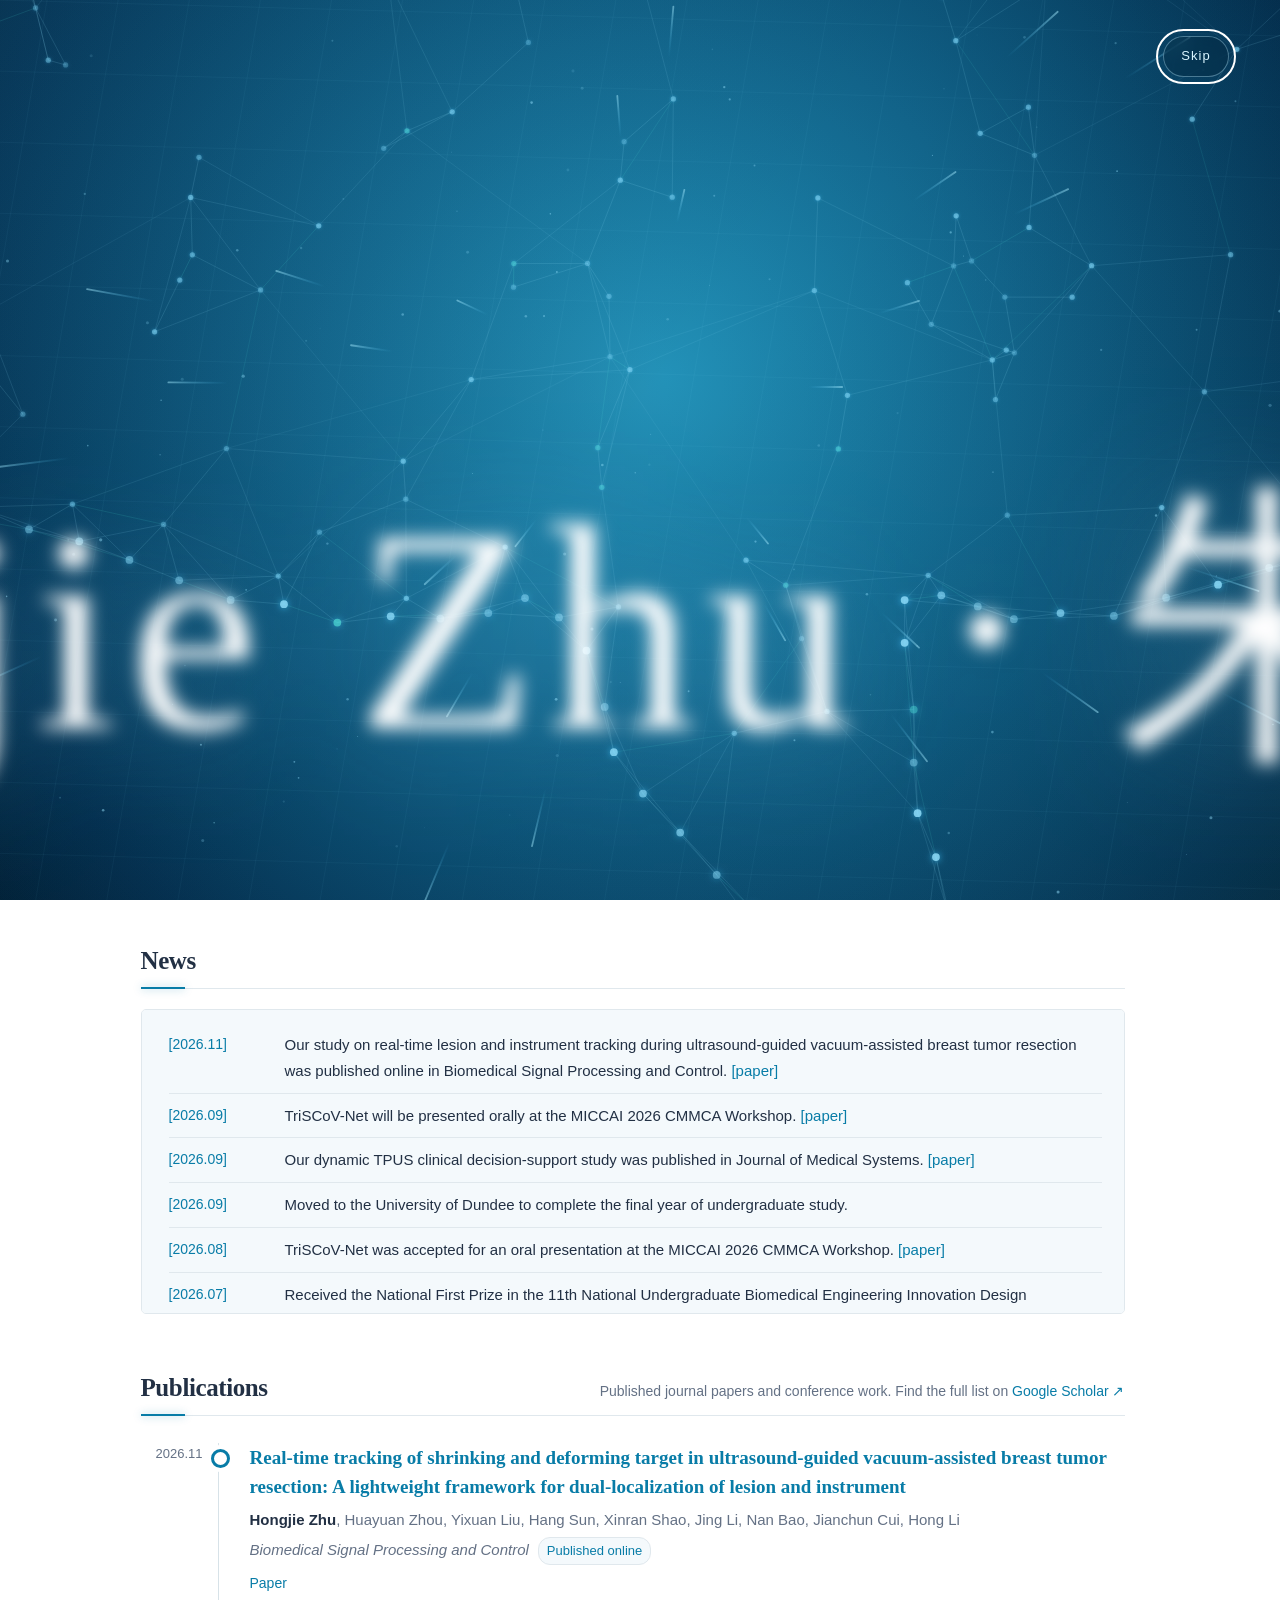
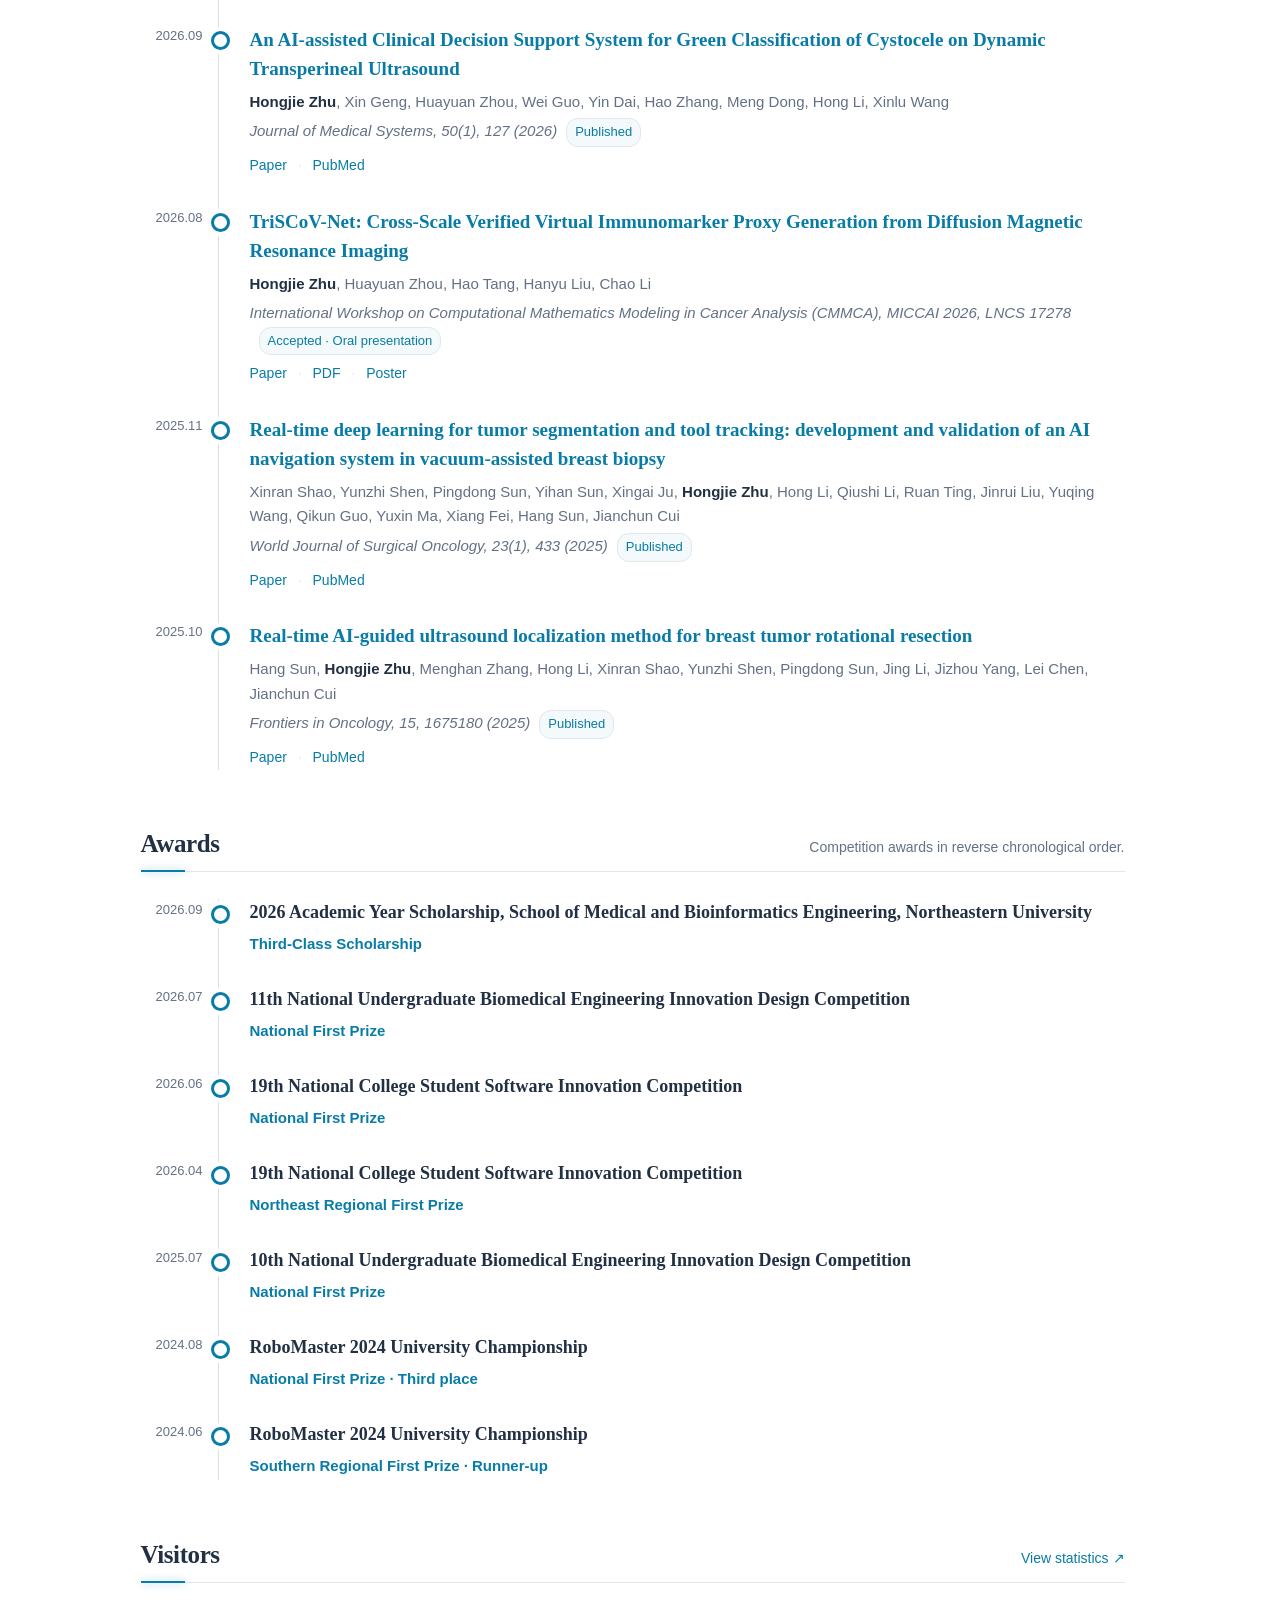
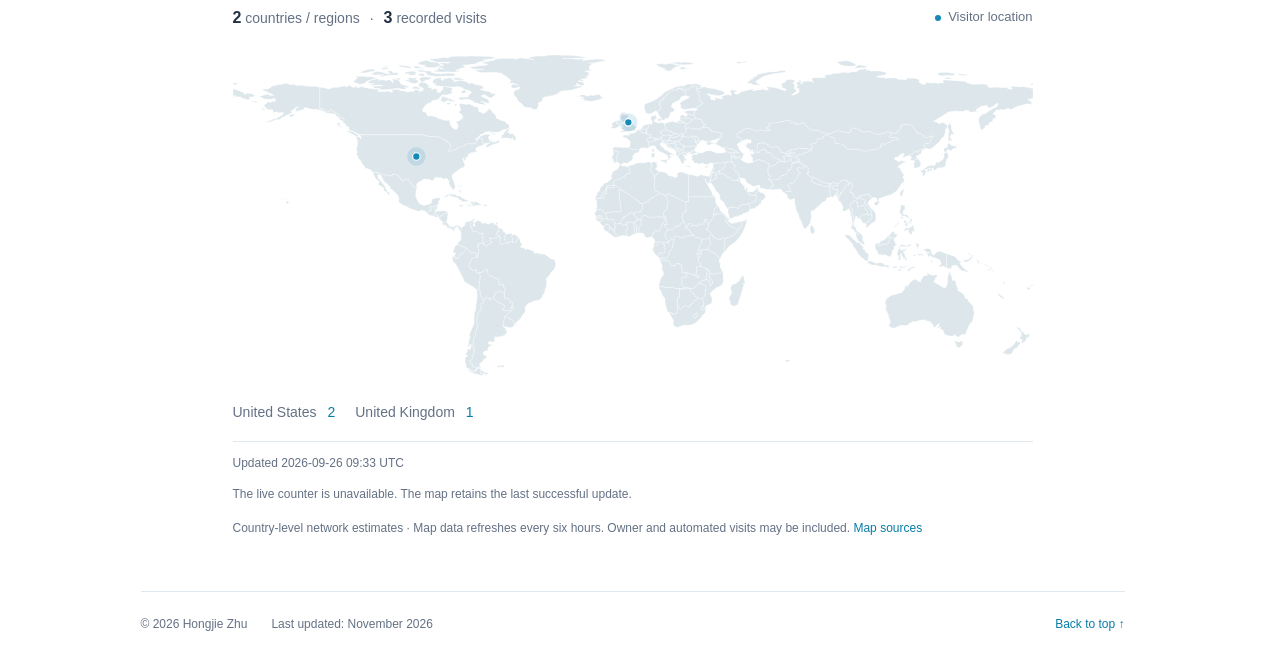
==== commit 588ef890: "Mark BSPC as published online in November and add news" ====
--- a/index.html
+++ b/index.html
@@ -1,5 +1,5 @@
 <!DOCTYPE html>
-<html lang="en" data-theme="light"><head><meta charset="utf-8"><meta name="viewport" content="width=device-width,initial-scale=1"><meta name="theme-color" content="#ffffff"><meta name="description" content="Hongjie Zhu's academic homepage: biomedical engineering at Northeastern University and the University of Dundee, with a focus on medical AI and imaging."><title>Hongjie Zhu's Homepage | 朱鸿杰</title><link rel="canonical" href="https://hongjie-zhu.github.io/"><link rel="icon" type="image/svg+xml" href="assets/favicon.svg"><script>(function(){try{var m=localStorage.getItem('hz-theme');document.documentElement.dataset.theme=m||(matchMedia('(prefers-color-scheme: dark)').matches?'dark':'light');}catch(e){}})();</script><link rel="stylesheet" href="styles.css?v=7588e8929e"><script defer src="app.js?v=007b55845a"></script><link rel="alternate" hreflang="en" href="https://hongjie-zhu.github.io/"><link rel="alternate" hreflang="zh-CN" href="https://hongjie-zhu.github.io/zh/"><link rel="alternate" hreflang="x-default" href="https://hongjie-zhu.github.io/"><meta property="og:type" content="website"><meta property="og:site_name" content="Hongjie Zhu · 朱鸿杰"><meta property="og:title" content="Hongjie Zhu's Homepage | 朱鸿杰"><meta property="og:description" content="Hongjie Zhu is a Biomedical Engineering undergraduate in the joint programme between Northeastern University and the University of Dundee, currently studying at Dundee and working on medical AI and medical imaging."><meta property="og:url" content="https://hongjie-zhu.github.io/"><meta property="og:locale" content="en_US"><script type="application/ld+json">{"@context": "https://schema.org", "@type": "ProfilePage", "url": "https://hongjie-zhu.github.io/", "name": "Hongjie Zhu's Homepage | 朱鸿杰", "inLanguage": "en", "mainEntity": {"@type": "Person", "@id": "https://hongjie-zhu.github.io/#hongjie-zhu", "name": "Hongjie Zhu", "alternateName": "朱鸿杰", "url": "https://hongjie-zhu.github.io/", "image": "https://hongjie-zhu.github.io/assets/hongjie-zhu.jpg", "email": "mailto:hongjiezhu001@gmail.com", "sameAs": ["https://github.com/TTTiankun", "https://scholar.google.co.uk/citations?user=rkhNRc4AAAAJ&hl=en", "https://orcid.org/0009-0009-0659-2012", "https://openreview.net/profile?id=~Hongjie_Zhu2"], "description": "Hongjie Zhu is a Biomedical Engineering undergraduate in the joint programme between Northeastern University and the University of Dundee, currently studying at Dundee and working on medical AI and medical imaging.", "affiliation": [{"@type": "CollegeOrUniversity", "name": "University of Dundee"}, {"@type": "CollegeOrUniversity", "name": "Northeastern University"}], "knowsAbout": ["Medical artificial intelligence", "Ultrasound imaging", "Medical imaging"]}}</script><link rel="stylesheet" href="academic.css?v=309079df44"><script defer src="visitor-map.js?v=ad8a6054bc"></script><script defer src="single-page.js?v=20260926c"></script><script>(function(){try{if(!sessionStorage.getItem('hongjie-whale-intro-seen-v1')&&!matchMedia('(prefers-reduced-motion: reduce)').matches)document.documentElement.classList.add('whale-intro-pending')}catch(e){}})();</script><script defer src="intro-whale.js?v=3467a42bf1"></script></head><body id="top" data-single-page="true"><div class="whale-intro" id="whale-intro" aria-hidden="true"><canvas id="whale-canvas" aria-hidden="true"></canvas><button class="intro-skip" id="intro-skip" type="button">Skip</button><div class="intro-brand"><strong>Hongjie Zhu · 朱鸿杰</strong><span>Medical AI · Imaging · Intelligent Systems</span><i aria-hidden="true"></i></div><div class="intro-depth" aria-hidden="true">Deep data · Living intelligence</div></div><a class="skip" href="#main">Skip to content</a><header class="site-header"><div class="header-inner"><a class="site-name" href="#home">Hongjie Zhu <span lang="zh-CN">朱鸿杰</span></a><nav aria-label="Main navigation"><a href="#home" aria-current="location">Home</a><a href="#publications">Publications</a><a href="#awards">Awards</a></nav><div class="preferences"><button id="language-toggle" type="button">中文</button><button class="replay-whale" id="intro-replay" type="button" aria-label="Replay digital whale intro" title="Replay digital whale intro"><svg viewBox="0 0 36 30" aria-hidden="true"><path class="whale-silhouette" fill-rule="evenodd" d="M2 8C6 6 11 8 16 11C22 14.5 27 12 30 8C28.5 7 28.5 5 29 3.7C31 5 32 4 34 1.8C33.8 5 32.5 7.6 31 9.4C28.5 16 23 20 17 20.5C14.5 20.8 12.8 20 11.4 19C12.8 22.8 11.8 26 9.5 28C10.3 24 9.2 20.5 8.8 18C5.5 16.5 3.2 12.8 2 8ZM10.8 12.1C14.6 13.3 18.6 17.3 18.9 23.1C20.1 20.1 18.4 16.1 16.1 14.5C14.3 13.1 12.4 12.3 10.8 12.1Z"/></svg></button><button id="theme-toggle" type="button"><svg aria-hidden="true" viewBox="0 0 24 24"><path class="moon-icon" d="M20.1 15.1A8.2 8.2 0 0 1 8.9 3.9 8.5 8.5 0 1 0 20.1 15.1Z"></path><g class="sun-icon"><circle cx="12" cy="12" r="4"></circle><path d="M12 2v2m0 16v2M2 12h2m16 0h2M5 5l1.5 1.5m11 11L19 19M5 19l1.5-1.5m11-11L19 5"></path></g></svg></button></div></div></header><main class="page" id="main"><section class="nav-section home-content" id="home"><section class="academic-profile"><div class="identity"><h1>Hongjie Zhu <span lang="zh-CN">朱鸿杰</span></h1><p class="identity-role">Undergraduate · Biomedical Engineering</p><p class="identity-affiliation"><a href="https://www.dundee.ac.uk/" target="_blank" rel="noopener noreferrer">University of Dundee</a> (current)<br>Joint programme with <a href="https://www.neu.edu.cn/" target="_blank" rel="noopener noreferrer">Northeastern University</a></p><p class="identity-programme">Expected graduation · June 2027</p><p class="identity-email"><span>Email:</span> Hongjiezhu001@gmail.com</p><div class="profile-icons"><a class="profile-icon" href="https://scholar.google.co.uk/citations?user=rkhNRc4AAAAJ&hl=en" aria-label="Google Scholar" title="Google Scholar" target="_blank" rel="noopener noreferrer"><svg viewBox="0 0 24 24" aria-hidden="true"><path d="M2.5 9.2 12 4l9.5 5.2L12 14.4 2.5 9.2Z"/><path d="M6.3 11.3v5.1c2.9 2.2 8.5 2.2 11.4 0v-5.1M21.5 9.3v6"/></svg></a><a class="profile-icon" href="https://orcid.org/0009-0009-0659-2012" aria-label="ORCID" title="ORCID" target="_blank" rel="noopener noreferrer"><svg viewBox="0 0 24 24" aria-hidden="true"><circle cx="12" cy="12" r="9"/><path d="M8.1 10.2v6.3M8.1 7.7h.01M11.2 10.2h2.1a3.15 3.15 0 0 1 0 6.3h-2.1v-6.3Z"/></svg></a><a class="profile-icon" href="https://github.com/TTTiankun" aria-label="GitHub" title="GitHub" target="_blank" rel="noopener noreferrer"><svg viewBox="0 0 24 24" aria-hidden="true"><path d="M12 2.8a9.2 9.2 0 0 0-2.9 17.9c.5.1.7-.2.7-.5v-1.8c-2.8.6-3.4-1.2-3.4-1.2-.5-1.2-1.1-1.5-1.1-1.5-.9-.6.1-.6.1-.6 1 0 1.6 1.1 1.6 1.1.9 1.6 2.4 1.1 2.9.9.1-.7.4-1.1.7-1.4-2.3-.3-4.6-1.1-4.6-5.1 0-1.1.4-2.1 1.1-2.8-.1-.3-.5-1.3.1-2.7 0 0 .9-.3 2.9 1.1a10 10 0 0 1 5.3 0c2-1.4 2.9-1.1 2.9-1.1.6 1.4.2 2.4.1 2.7.7.8 1.1 1.7 1.1 2.8 0 4-2.4 4.8-4.7 5.1.4.3.7 1 .7 1.9v3c0 .3.2.6.7.5A9.2 9.2 0 0 0 12 2.8Z"/></svg></a><a class="profile-icon" href="https://openreview.net/profile?id=~Hongjie_Zhu2" aria-label="OpenReview" title="OpenReview" target="_blank" rel="noopener noreferrer"><svg viewBox="0 0 24 24" aria-hidden="true"><path d="M5 5.3h14v13.4H5z"/><path d="M8 9h8M8 12h8M8 15h5"/></svg></a><a class="profile-icon" href="#awards" aria-label="Awards" title="Awards"><svg viewBox="0 0 24 24" aria-hidden="true"><path d="M8 3h8v5a4 4 0 0 1-8 0V3Z"/><path d="M8 5H4v2a4 4 0 0 0 4.5 4M16 5h4v2a4 4 0 0 1-4.5 4M12 12v5M8 21h8M9 17h6v4H9z"/></svg></a></div></div><figure class="identity-photo"><img class="portrait" src="assets/hongjie-zhu.jpg" width="1102" height="1417" alt="Hongjie Zhu / 朱鸿杰" fetchpriority="high"></figure></section><section class="section biography-section"><h2>About me</h2><p>I am an undergraduate student in Biomedical Engineering in the joint programme between Northeastern University and the University of Dundee. I am currently completing my final undergraduate year at Dundee and expect to graduate in June 2027.</p><p>My research centres on medical artificial intelligence, with current work spanning dynamic ultrasound interpretation, real-time localisation of lesions and interventional instruments, multimodal clinical decision support, and cross-scale analysis of brain imaging and histology. These projects include model development, independent or prospective testing, model interpretation, and reader studies, with an emphasis on evaluation that reflects clinical use.</p><p>I am interested in reliable and interpretable intelligent systems that can fit into clinical workflows. I have also worked on visual perception and control for medical robotics. Looking ahead, I hope to explore connections among medical imaging, tissue structure, and molecular and cellular states, and to translate engineering methods into tools with practical medical value.</p></section><section class="section news-section"><h2>News</h2><div class="news-scroll" tabindex="0" aria-label="News archive"><ul><li><time datetime="2026.09">[2026.09]</time><p>TriSCoV-Net will be presented orally at the MICCAI 2026 CMMCA Workshop. <a href="https://papers.miccai.org/miccai-2026-sat/CMMCA_010.html" target="_blank" rel="noopener noreferrer">[paper]</a></p></li><li><time datetime="2026.09">[2026.09]</time><p>Our dynamic TPUS clinical decision-support study was published in Journal of Medical Systems. <a href="https://doi.org/10.1007/s10916-026-02453-7" target="_blank" rel="noopener noreferrer">[paper]</a></p></li><li><time datetime="2026.09">[2026.09]</time><p>Moved to the University of Dundee to complete the final year of undergraduate study.</p></li><li><time datetime="2026.08">[2026.08]</time><p>TriSCoV-Net was accepted for an oral presentation at the MICCAI 2026 CMMCA Workshop. <a href="https://papers.miccai.org/miccai-2026-sat/CMMCA_010.html" target="_blank" rel="noopener noreferrer">[paper]</a></p></li><li><time datetime="2026.07">[2026.07]</time><p>Received the National First Prize in the 11th National Undergraduate Biomedical Engineering Innovation Design Competition.</p></li><li><time datetime="2026.06">[2026.06]</time><p>Received the National First Prize in the 19th National College Student Software Innovation Competition.</p></li><li><time datetime="2026.04">[2026.04]</time><p>Received the Northeast Regional First Prize in the 19th National College Student Software Innovation Competition.</p></li><li><time datetime="2025.11">[2025.11]</time><p>Our AI navigation study was published in World Journal of Surgical Oncology. <a href="https://doi.org/10.1186/s12957-025-04087-4" target="_blank" rel="noopener noreferrer">[paper]</a></p></li><li><time datetime="2025.10">[2025.10]</time><p>Our real-time ultrasound localization study was published in Frontiers in Oncology. <a href="https://doi.org/10.3389/fonc.2025.1675180" target="_blank" rel="noopener noreferrer">[paper]</a></p></li><li><time datetime="2025.07">[2025.07]</time><p>Received the National First Prize in the 10th National Undergraduate Biomedical Engineering Innovation Design Competition.</p></li><li><time datetime="2024.08">[2024.08]</time><p>Received the National First Prize (third place) in the RoboMaster 2024 University Championship.</p></li><li><time datetime="2024.06">[2024.06]</time><p>Received the Southern Regional First Prize (runner-up) in the RoboMaster 2024 University Championship.</p></li><li><time datetime="2023.08">[2023.08]</time><p>Joined Northeastern University to study Biomedical Engineering.</p></li></ul></div></section></section><section class="nav-section section timeline-section" id="publications"><div class="section-title"><h2>Publications</h2><p>Published journal papers and conference work. Find the full list on <a href="https://scholar.google.co.uk/citations?user=rkhNRc4AAAAJ&hl=en" target="_blank" rel="noopener noreferrer">Google Scholar ↗</a></p></div><ol class="academic-timeline"><li><time datetime="2027-03" title="Scheduled issue date">2027.03</time><article><h3>Real-time tracking of shrinking and deforming target in ultrasound-guided vacuum-assisted breast tumor resection: A lightweight framework for dual-localization of lesion and instrument</h3><p class="timeline-authors"><strong>Hongjie Zhu</strong>, Huayuan Zhou, Yixuan Liu, Hang Sun, Xinran Shao, Jing Li, Nan Bao, Jianchun Cui, Hong Li</p><p class="timeline-venue"><em>Biomedical Signal Processing and Control (2027)</em><span class="timeline-status">Forthcoming</span></p><div class="timeline-links"><a href="https://www.sciencedirect.com/science/article/pii/S1746809426024092" target="_blank" rel="noopener noreferrer">Paper</a><span aria-hidden="true"> · </span><a href="https://doi.org/10.1016/j.bspc.2026.111851" target="_blank" rel="noopener noreferrer">DOI</a></div></article></li><li><time datetime="2026.09">2026.09</time><article><h3>An AI-assisted Clinical Decision Support System for Green Classification of Cystocele on Dynamic Transperineal Ultrasound</h3><p class="timeline-authors"><strong>Hongjie Zhu</strong>, Xin Geng, Huayuan Zhou, Wei Guo, Yin Dai, Hao Zhang, Meng Dong, Hong Li, Xinlu Wang</p><p class="timeline-venue"><em>Journal of Medical Systems, 50(1), 127 (2026)</em><span class="timeline-status">Published</span></p><div class="timeline-links"><a href="https://doi.org/10.1007/s10916-026-02453-7" target="_blank" rel="noopener noreferrer">Paper</a><span aria-hidden="true"> · </span><a href="https://pubmed.ncbi.nlm.nih.gov/42678584/" target="_blank" rel="noopener noreferrer">PubMed</a></div></article></li><li><time datetime="2026.08">2026.08</time><article><h3>TriSCoV-Net: Cross-Scale Verified Virtual Immunomarker Proxy Generation from Diffusion Magnetic Resonance Imaging</h3><p class="timeline-authors"><strong>Hongjie Zhu</strong>, Huayuan Zhou, Hao Tang, Hanyu Liu, Chao Li</p><p class="timeline-venue"><em>International Workshop on Computational Mathematics Modeling in Cancer Analysis (CMMCA), MICCAI 2026, LNCS 17278</em><span class="timeline-status">Accepted · Oral presentation</span></p><div class="timeline-links"><a href="https://papers.miccai.org/miccai-2026-sat/CMMCA_010.html" target="_blank" rel="noopener noreferrer">Paper</a><span aria-hidden="true"> · </span><a href="https://papers.miccai.org/miccai-2026-sat/paper/CMMCA2026_010.pdf" target="_blank" rel="noopener noreferrer">PDF</a><span aria-hidden="true"> · </span><a href="https://cmmca.github.io/CMMCA2026/poster/10-ID-10_TriSCoV-Net%20Cross-Scale%20Verified%20Virtual%20Immunomarker%20Proxy%20Generation%20from%20Diffusion%20Magnetic%20Resonance%20Imaging.pdf" target="_blank" rel="noopener noreferrer">Poster</a></div></article></li><li><time datetime="2025.11">2025.11</time><article><h3>Real-time deep learning for tumor segmentation and tool tracking: development and validation of an AI navigation system in vacuum-assisted breast biopsy</h3><p class="timeline-authors">Xinran Shao, Yunzhi Shen, Pingdong Sun, Yihan Sun, Xingai Ju, <strong>Hongjie Zhu</strong>, Hong Li, Qiushi Li, Ruan Ting, Jinrui Liu, Yuqing Wang, Qikun Guo, Yuxin Ma, Xiang Fei, Hang Sun, Jianchun Cui</p><p class="timeline-venue"><em>World Journal of Surgical Oncology, 23(1), 433 (2025)</em><span class="timeline-status">Published</span></p><div class="timeline-links"><a href="https://doi.org/10.1186/s12957-025-04087-4" target="_blank" rel="noopener noreferrer">Paper</a><span aria-hidden="true"> · </span><a href="https://pubmed.ncbi.nlm.nih.gov/41225484/" target="_blank" rel="noopener noreferrer">PubMed</a></div></article></li><li><time datetime="2025.10">2025.10</time><article><h3>Real-time AI-guided ultrasound localization method for breast tumor rotational resection</h3><p class="timeline-authors">Hang Sun, <strong>Hongjie Zhu</strong>, Menghan Zhang, Hong Li, Xinran Shao, Yunzhi Shen, Pingdong Sun, Jing Li, Jizhou Yang, Lei Chen, Jianchun Cui</p><p class="timeline-venue"><em>Frontiers in Oncology, 15, 1675180 (2025)</em><span class="timeline-status">Published</span></p><div class="timeline-links"><a href="https://doi.org/10.3389/fonc.2025.1675180" target="_blank" rel="noopener noreferrer">Paper</a><span aria-hidden="true"> · </span><a href="https://pubmed.ncbi.nlm.nih.gov/41211448/" target="_blank" rel="noopener noreferrer">PubMed</a></div></article></li></ol></section><section class="nav-section section timeline-section" id="awards"><div class="section-title"><h2>Awards</h2><p>Competition awards in reverse chronological order.</p></div><ol class="academic-timeline award-timeline"><li><time datetime="2026.09">2026.09</time><article><h3>2026 Academic Year Scholarship, School of Medical and Bioinformatics Engineering, Northeastern University</h3><p class="timeline-venue">Third-Class Scholarship</p></article></li><li><time datetime="2026.07">2026.07</time><article><h3>11th National Undergraduate Biomedical Engineering Innovation Design Competition</h3><p class="timeline-venue">National First Prize</p></article></li><li><time datetime="2026.06">2026.06</time><article><h3>19th National College Student Software Innovation Competition</h3><p class="timeline-venue">National First Prize</p></article></li><li><time datetime="2026.04">2026.04</time><article><h3>19th National College Student Software Innovation Competition</h3><p class="timeline-venue">Northeast Regional First Prize</p></article></li><li><time datetime="2025.07">2025.07</time><article><h3>10th National Undergraduate Biomedical Engineering Innovation Design Competition</h3><p class="timeline-venue">National First Prize</p></article></li><li><time datetime="2024.08">2024.08</time><article><h3>RoboMaster 2024 University Championship</h3><p class="timeline-venue">National First Prize · Third place</p></article></li><li><time datetime="2024.06">2024.06</time><article><h3>RoboMaster 2024 University Championship</h3><p class="timeline-venue">Southern Regional First Prize · Runner-up</p></article></li></ol></section><section aria-labelledby="visitors-title" class="section visitors-section" id="visitors"><div class="section-title"><h2 id="visitors-title">Visitors</h2><a href="https://info.flagcounter.com/6R7o" rel="noopener noreferrer" target="_blank">View statistics ↗</a></div>
+<html lang="en" data-theme="light"><head><meta charset="utf-8"><meta name="viewport" content="width=device-width,initial-scale=1"><meta name="theme-color" content="#ffffff"><meta name="description" content="Hongjie Zhu's academic homepage: biomedical engineering at Northeastern University and the University of Dundee, with a focus on medical AI and imaging."><title>Hongjie Zhu's Homepage | 朱鸿杰</title><link rel="canonical" href="https://hongjie-zhu.github.io/"><link rel="icon" type="image/svg+xml" href="assets/favicon.svg"><script>(function(){try{var m=localStorage.getItem('hz-theme');document.documentElement.dataset.theme=m||(matchMedia('(prefers-color-scheme: dark)').matches?'dark':'light');}catch(e){}})();</script><link rel="stylesheet" href="styles.css?v=7588e8929e"><script defer src="app.js?v=007b55845a"></script><link rel="alternate" hreflang="en" href="https://hongjie-zhu.github.io/"><link rel="alternate" hreflang="zh-CN" href="https://hongjie-zhu.github.io/zh/"><link rel="alternate" hreflang="x-default" href="https://hongjie-zhu.github.io/"><meta property="og:type" content="website"><meta property="og:site_name" content="Hongjie Zhu · 朱鸿杰"><meta property="og:title" content="Hongjie Zhu's Homepage | 朱鸿杰"><meta property="og:description" content="Hongjie Zhu is a Biomedical Engineering undergraduate in the joint programme between Northeastern University and the University of Dundee, currently studying at Dundee and working on medical AI and medical imaging."><meta property="og:url" content="https://hongjie-zhu.github.io/"><meta property="og:locale" content="en_US"><script type="application/ld+json">{"@context": "https://schema.org", "@type": "ProfilePage", "url": "https://hongjie-zhu.github.io/", "name": "Hongjie Zhu's Homepage | 朱鸿杰", "inLanguage": "en", "mainEntity": {"@type": "Person", "@id": "https://hongjie-zhu.github.io/#hongjie-zhu", "name": "Hongjie Zhu", "alternateName": "朱鸿杰", "url": "https://hongjie-zhu.github.io/", "image": "https://hongjie-zhu.github.io/assets/hongjie-zhu.jpg", "email": "mailto:hongjiezhu001@gmail.com", "sameAs": ["https://github.com/TTTiankun", "https://scholar.google.co.uk/citations?user=rkhNRc4AAAAJ&hl=en", "https://orcid.org/0009-0009-0659-2012", "https://openreview.net/profile?id=~Hongjie_Zhu2"], "description": "Hongjie Zhu is a Biomedical Engineering undergraduate in the joint programme between Northeastern University and the University of Dundee, currently studying at Dundee and working on medical AI and medical imaging.", "affiliation": [{"@type": "CollegeOrUniversity", "name": "University of Dundee"}, {"@type": "CollegeOrUniversity", "name": "Northeastern University"}], "knowsAbout": ["Medical artificial intelligence", "Ultrasound imaging", "Medical imaging"]}}</script><link rel="stylesheet" href="academic.css?v=309079df44"><script defer src="visitor-map.js?v=ad8a6054bc"></script><script defer src="single-page.js?v=20260926c"></script><script>(function(){try{if(!sessionStorage.getItem('hongjie-whale-intro-seen-v1')&&!matchMedia('(prefers-reduced-motion: reduce)').matches)document.documentElement.classList.add('whale-intro-pending')}catch(e){}})();</script><script defer src="intro-whale.js?v=3467a42bf1"></script></head><body id="top" data-single-page="true"><div class="whale-intro" id="whale-intro" aria-hidden="true"><canvas id="whale-canvas" aria-hidden="true"></canvas><button class="intro-skip" id="intro-skip" type="button">Skip</button><div class="intro-brand"><strong>Hongjie Zhu · 朱鸿杰</strong><span>Medical AI · Imaging · Intelligent Systems</span><i aria-hidden="true"></i></div><div class="intro-depth" aria-hidden="true">Deep data · Living intelligence</div></div><a class="skip" href="#main">Skip to content</a><header class="site-header"><div class="header-inner"><a class="site-name" href="#home">Hongjie Zhu <span lang="zh-CN">朱鸿杰</span></a><nav aria-label="Main navigation"><a href="#home" aria-current="location">Home</a><a href="#publications">Publications</a><a href="#awards">Awards</a></nav><div class="preferences"><button id="language-toggle" type="button">中文</button><button class="replay-whale" id="intro-replay" type="button" aria-label="Replay digital whale intro" title="Replay digital whale intro"><svg viewBox="0 0 36 30" aria-hidden="true"><path class="whale-silhouette" fill-rule="evenodd" d="M2 8C6 6 11 8 16 11C22 14.5 27 12 30 8C28.5 7 28.5 5 29 3.7C31 5 32 4 34 1.8C33.8 5 32.5 7.6 31 9.4C28.5 16 23 20 17 20.5C14.5 20.8 12.8 20 11.4 19C12.8 22.8 11.8 26 9.5 28C10.3 24 9.2 20.5 8.8 18C5.5 16.5 3.2 12.8 2 8ZM10.8 12.1C14.6 13.3 18.6 17.3 18.9 23.1C20.1 20.1 18.4 16.1 16.1 14.5C14.3 13.1 12.4 12.3 10.8 12.1Z"/></svg></button><button id="theme-toggle" type="button"><svg aria-hidden="true" viewBox="0 0 24 24"><path class="moon-icon" d="M20.1 15.1A8.2 8.2 0 0 1 8.9 3.9 8.5 8.5 0 1 0 20.1 15.1Z"></path><g class="sun-icon"><circle cx="12" cy="12" r="4"></circle><path d="M12 2v2m0 16v2M2 12h2m16 0h2M5 5l1.5 1.5m11 11L19 19M5 19l1.5-1.5m11-11L19 5"></path></g></svg></button></div></div></header><main class="page" id="main"><section class="nav-section home-content" id="home"><section class="academic-profile"><div class="identity"><h1>Hongjie Zhu <span lang="zh-CN">朱鸿杰</span></h1><p class="identity-role">Undergraduate · Biomedical Engineering</p><p class="identity-affiliation"><a href="https://www.dundee.ac.uk/" target="_blank" rel="noopener noreferrer">University of Dundee</a> (current)<br>Joint programme with <a href="https://www.neu.edu.cn/" target="_blank" rel="noopener noreferrer">Northeastern University</a></p><p class="identity-programme">Expected graduation · June 2027</p><p class="identity-email"><span>Email:</span> Hongjiezhu001@gmail.com</p><div class="profile-icons"><a class="profile-icon" href="https://scholar.google.co.uk/citations?user=rkhNRc4AAAAJ&hl=en" aria-label="Google Scholar" title="Google Scholar" target="_blank" rel="noopener noreferrer"><svg viewBox="0 0 24 24" aria-hidden="true"><path d="M2.5 9.2 12 4l9.5 5.2L12 14.4 2.5 9.2Z"/><path d="M6.3 11.3v5.1c2.9 2.2 8.5 2.2 11.4 0v-5.1M21.5 9.3v6"/></svg></a><a class="profile-icon" href="https://orcid.org/0009-0009-0659-2012" aria-label="ORCID" title="ORCID" target="_blank" rel="noopener noreferrer"><svg viewBox="0 0 24 24" aria-hidden="true"><circle cx="12" cy="12" r="9"/><path d="M8.1 10.2v6.3M8.1 7.7h.01M11.2 10.2h2.1a3.15 3.15 0 0 1 0 6.3h-2.1v-6.3Z"/></svg></a><a class="profile-icon" href="https://github.com/TTTiankun" aria-label="GitHub" title="GitHub" target="_blank" rel="noopener noreferrer"><svg viewBox="0 0 24 24" aria-hidden="true"><path d="M12 2.8a9.2 9.2 0 0 0-2.9 17.9c.5.1.7-.2.7-.5v-1.8c-2.8.6-3.4-1.2-3.4-1.2-.5-1.2-1.1-1.5-1.1-1.5-.9-.6.1-.6.1-.6 1 0 1.6 1.1 1.6 1.1.9 1.6 2.4 1.1 2.9.9.1-.7.4-1.1.7-1.4-2.3-.3-4.6-1.1-4.6-5.1 0-1.1.4-2.1 1.1-2.8-.1-.3-.5-1.3.1-2.7 0 0 .9-.3 2.9 1.1a10 10 0 0 1 5.3 0c2-1.4 2.9-1.1 2.9-1.1.6 1.4.2 2.4.1 2.7.7.8 1.1 1.7 1.1 2.8 0 4-2.4 4.8-4.7 5.1.4.3.7 1 .7 1.9v3c0 .3.2.6.7.5A9.2 9.2 0 0 0 12 2.8Z"/></svg></a><a class="profile-icon" href="https://openreview.net/profile?id=~Hongjie_Zhu2" aria-label="OpenReview" title="OpenReview" target="_blank" rel="noopener noreferrer"><svg viewBox="0 0 24 24" aria-hidden="true"><path d="M5 5.3h14v13.4H5z"/><path d="M8 9h8M8 12h8M8 15h5"/></svg></a><a class="profile-icon" href="#awards" aria-label="Awards" title="Awards"><svg viewBox="0 0 24 24" aria-hidden="true"><path d="M8 3h8v5a4 4 0 0 1-8 0V3Z"/><path d="M8 5H4v2a4 4 0 0 0 4.5 4M16 5h4v2a4 4 0 0 1-4.5 4M12 12v5M8 21h8M9 17h6v4H9z"/></svg></a></div></div><figure class="identity-photo"><img class="portrait" src="assets/hongjie-zhu.jpg" width="1102" height="1417" alt="Hongjie Zhu / 朱鸿杰" fetchpriority="high"></figure></section><section class="section biography-section"><h2>About me</h2><p>I am an undergraduate student in Biomedical Engineering in the joint programme between Northeastern University and the University of Dundee. I am currently completing my final undergraduate year at Dundee and expect to graduate in June 2027.</p><p>My research centres on medical artificial intelligence, with current work spanning dynamic ultrasound interpretation, real-time localisation of lesions and interventional instruments, multimodal clinical decision support, and cross-scale analysis of brain imaging and histology. These projects include model development, independent or prospective testing, model interpretation, and reader studies, with an emphasis on evaluation that reflects clinical use.</p><p>I am interested in reliable and interpretable intelligent systems that can fit into clinical workflows. I have also worked on visual perception and control for medical robotics. Looking ahead, I hope to explore connections among medical imaging, tissue structure, and molecular and cellular states, and to translate engineering methods into tools with practical medical value.</p></section><section class="section news-section"><h2>News</h2><div class="news-scroll" tabindex="0" aria-label="News archive"><ul><li><time datetime="2026.11">[2026.11]</time><p>Our study on real-time lesion and instrument tracking during ultrasound-guided vacuum-assisted breast tumor resection was published online in Biomedical Signal Processing and Control. <a href="https://www.sciencedirect.com/science/article/pii/S1746809426024092" target="_blank" rel="noopener noreferrer">[paper]</a></p></li><li><time datetime="2026.09">[2026.09]</time><p>TriSCoV-Net will be presented orally at the MICCAI 2026 CMMCA Workshop. <a href="https://papers.miccai.org/miccai-2026-sat/CMMCA_010.html" target="_blank" rel="noopener noreferrer">[paper]</a></p></li><li><time datetime="2026.09">[2026.09]</time><p>Our dynamic TPUS clinical decision-support study was published in Journal of Medical Systems. <a href="https://doi.org/10.1007/s10916-026-02453-7" target="_blank" rel="noopener noreferrer">[paper]</a></p></li><li><time datetime="2026.09">[2026.09]</time><p>Moved to the University of Dundee to complete the final year of undergraduate study.</p></li><li><time datetime="2026.08">[2026.08]</time><p>TriSCoV-Net was accepted for an oral presentation at the MICCAI 2026 CMMCA Workshop. <a href="https://papers.miccai.org/miccai-2026-sat/CMMCA_010.html" target="_blank" rel="noopener noreferrer">[paper]</a></p></li><li><time datetime="2026.07">[2026.07]</time><p>Received the National First Prize in the 11th National Undergraduate Biomedical Engineering Innovation Design Competition.</p></li><li><time datetime="2026.06">[2026.06]</time><p>Received the National First Prize in the 19th National College Student Software Innovation Competition.</p></li><li><time datetime="2026.04">[2026.04]</time><p>Received the Northeast Regional First Prize in the 19th National College Student Software Innovation Competition.</p></li><li><time datetime="2025.11">[2025.11]</time><p>Our AI navigation study was published in World Journal of Surgical Oncology. <a href="https://doi.org/10.1186/s12957-025-04087-4" target="_blank" rel="noopener noreferrer">[paper]</a></p></li><li><time datetime="2025.10">[2025.10]</time><p>Our real-time ultrasound localization study was published in Frontiers in Oncology. <a href="https://doi.org/10.3389/fonc.2025.1675180" target="_blank" rel="noopener noreferrer">[paper]</a></p></li><li><time datetime="2025.07">[2025.07]</time><p>Received the National First Prize in the 10th National Undergraduate Biomedical Engineering Innovation Design Competition.</p></li><li><time datetime="2024.08">[2024.08]</time><p>Received the National First Prize (third place) in the RoboMaster 2024 University Championship.</p></li><li><time datetime="2024.06">[2024.06]</time><p>Received the Southern Regional First Prize (runner-up) in the RoboMaster 2024 University Championship.</p></li><li><time datetime="2023.08">[2023.08]</time><p>Joined Northeastern University to study Biomedical Engineering.</p></li></ul></div></section></section><section class="nav-section section timeline-section" id="publications"><div class="section-title"><h2>Publications</h2><p>Published journal papers and conference work. Find the full list on <a href="https://scholar.google.co.uk/citations?user=rkhNRc4AAAAJ&hl=en" target="_blank" rel="noopener noreferrer">Google Scholar ↗</a></p></div><ol class="academic-timeline"><li><time datetime="2026.11">2026.11</time><article><h3>Real-time tracking of shrinking and deforming target in ultrasound-guided vacuum-assisted breast tumor resection: A lightweight framework for dual-localization of lesion and instrument</h3><p class="timeline-authors"><strong>Hongjie Zhu</strong>, Huayuan Zhou, Yixuan Liu, Hang Sun, Xinran Shao, Jing Li, Nan Bao, Jianchun Cui, Hong Li</p><p class="timeline-venue"><em>Biomedical Signal Processing and Control</em><span class="timeline-status">Published online</span></p><div class="timeline-links"><a href="https://www.sciencedirect.com/science/article/pii/S1746809426024092" target="_blank" rel="noopener noreferrer">Paper</a></div></article></li><li><time datetime="2026.09">2026.09</time><article><h3>An AI-assisted Clinical Decision Support System for Green Classification of Cystocele on Dynamic Transperineal Ultrasound</h3><p class="timeline-authors"><strong>Hongjie Zhu</strong>, Xin Geng, Huayuan Zhou, Wei Guo, Yin Dai, Hao Zhang, Meng Dong, Hong Li, Xinlu Wang</p><p class="timeline-venue"><em>Journal of Medical Systems, 50(1), 127 (2026)</em><span class="timeline-status">Published</span></p><div class="timeline-links"><a href="https://doi.org/10.1007/s10916-026-02453-7" target="_blank" rel="noopener noreferrer">Paper</a><span aria-hidden="true"> · </span><a href="https://pubmed.ncbi.nlm.nih.gov/42678584/" target="_blank" rel="noopener noreferrer">PubMed</a></div></article></li><li><time datetime="2026.08">2026.08</time><article><h3>TriSCoV-Net: Cross-Scale Verified Virtual Immunomarker Proxy Generation from Diffusion Magnetic Resonance Imaging</h3><p class="timeline-authors"><strong>Hongjie Zhu</strong>, Huayuan Zhou, Hao Tang, Hanyu Liu, Chao Li</p><p class="timeline-venue"><em>International Workshop on Computational Mathematics Modeling in Cancer Analysis (CMMCA), MICCAI 2026, LNCS 17278</em><span class="timeline-status">Accepted · Oral presentation</span></p><div class="timeline-links"><a href="https://papers.miccai.org/miccai-2026-sat/CMMCA_010.html" target="_blank" rel="noopener noreferrer">Paper</a><span aria-hidden="true"> · </span><a href="https://papers.miccai.org/miccai-2026-sat/paper/CMMCA2026_010.pdf" target="_blank" rel="noopener noreferrer">PDF</a><span aria-hidden="true"> · </span><a href="https://cmmca.github.io/CMMCA2026/poster/10-ID-10_TriSCoV-Net%20Cross-Scale%20Verified%20Virtual%20Immunomarker%20Proxy%20Generation%20from%20Diffusion%20Magnetic%20Resonance%20Imaging.pdf" target="_blank" rel="noopener noreferrer">Poster</a></div></article></li><li><time datetime="2025.11">2025.11</time><article><h3>Real-time deep learning for tumor segmentation and tool tracking: development and validation of an AI navigation system in vacuum-assisted breast biopsy</h3><p class="timeline-authors">Xinran Shao, Yunzhi Shen, Pingdong Sun, Yihan Sun, Xingai Ju, <strong>Hongjie Zhu</strong>, Hong Li, Qiushi Li, Ruan Ting, Jinrui Liu, Yuqing Wang, Qikun Guo, Yuxin Ma, Xiang Fei, Hang Sun, Jianchun Cui</p><p class="timeline-venue"><em>World Journal of Surgical Oncology, 23(1), 433 (2025)</em><span class="timeline-status">Published</span></p><div class="timeline-links"><a href="https://doi.org/10.1186/s12957-025-04087-4" target="_blank" rel="noopener noreferrer">Paper</a><span aria-hidden="true"> · </span><a href="https://pubmed.ncbi.nlm.nih.gov/41225484/" target="_blank" rel="noopener noreferrer">PubMed</a></div></article></li><li><time datetime="2025.10">2025.10</time><article><h3>Real-time AI-guided ultrasound localization method for breast tumor rotational resection</h3><p class="timeline-authors">Hang Sun, <strong>Hongjie Zhu</strong>, Menghan Zhang, Hong Li, Xinran Shao, Yunzhi Shen, Pingdong Sun, Jing Li, Jizhou Yang, Lei Chen, Jianchun Cui</p><p class="timeline-venue"><em>Frontiers in Oncology, 15, 1675180 (2025)</em><span class="timeline-status">Published</span></p><div class="timeline-links"><a href="https://doi.org/10.3389/fonc.2025.1675180" target="_blank" rel="noopener noreferrer">Paper</a><span aria-hidden="true"> · </span><a href="https://pubmed.ncbi.nlm.nih.gov/41211448/" target="_blank" rel="noopener noreferrer">PubMed</a></div></article></li></ol></section><section class="nav-section section timeline-section" id="awards"><div class="section-title"><h2>Awards</h2><p>Competition awards in reverse chronological order.</p></div><ol class="academic-timeline award-timeline"><li><time datetime="2026.09">2026.09</time><article><h3>2026 Academic Year Scholarship, School of Medical and Bioinformatics Engineering, Northeastern University</h3><p class="timeline-venue">Third-Class Scholarship</p></article></li><li><time datetime="2026.07">2026.07</time><article><h3>11th National Undergraduate Biomedical Engineering Innovation Design Competition</h3><p class="timeline-venue">National First Prize</p></article></li><li><time datetime="2026.06">2026.06</time><article><h3>19th National College Student Software Innovation Competition</h3><p class="timeline-venue">National First Prize</p></article></li><li><time datetime="2026.04">2026.04</time><article><h3>19th National College Student Software Innovation Competition</h3><p class="timeline-venue">Northeast Regional First Prize</p></article></li><li><time datetime="2025.07">2025.07</time><article><h3>10th National Undergraduate Biomedical Engineering Innovation Design Competition</h3><p class="timeline-venue">National First Prize</p></article></li><li><time datetime="2024.08">2024.08</time><article><h3>RoboMaster 2024 University Championship</h3><p class="timeline-venue">National First Prize · Third place</p></article></li><li><time datetime="2024.06">2024.06</time><article><h3>RoboMaster 2024 University Championship</h3><p class="timeline-venue">Southern Regional First Prize · Runner-up</p></article></li></ol></section><section aria-labelledby="visitors-title" class="section visitors-section" id="visitors"><div class="section-title"><h2 id="visitors-title">Visitors</h2><a href="https://info.flagcounter.com/6R7o" rel="noopener noreferrer" target="_blank">View statistics ↗</a></div>
 <div class="minimal-map" data-stats-url="https://raw.githubusercontent.com/hongjie-zhu/hongjie-zhu.github.io/main/assets/visitor-stats.json"><div class="map-meta"><p><strong id="country-total">2</strong> countries / regions<span class="meta-divider">·</span><strong id="visit-total">3</strong> recorded visits</p><span class="map-legend"><i aria-hidden="true"></i>Visitor location</span></div>
 <svg aria-labelledby="map-title map-desc" class="visitor-map" role="img" viewbox="0 0 960 400"><title id="map-title">Visitor countries and regions</title><desc id="map-desc">Blue markers show countries with recorded visits. The country list below provides the same information.</desc><use class="map-land" href="assets/world-land.svg#land"></use><g id="visitor-markers"><g class="map-marker" data-country="US" transform="translate(220.0,125.4)"><title>United States: 2</title><circle class="marker-halo" r="11"></circle><circle class="marker-dot" r="4.5"></circle></g><g class="map-marker" data-country="GB" transform="translate(474.4,84.4)"><title>United Kingdom: 1</title><circle class="marker-halo" r="11"></circle><circle class="marker-dot" r="4.5"></circle></g></g></svg>
 <ul class="visitor-countries" id="visitor-country-list"><li><button data-country="US" type="button">United States <span>2</span></button></li><li><button data-country="GB" type="button">United Kingdom <span>1</span></button></li></ul>
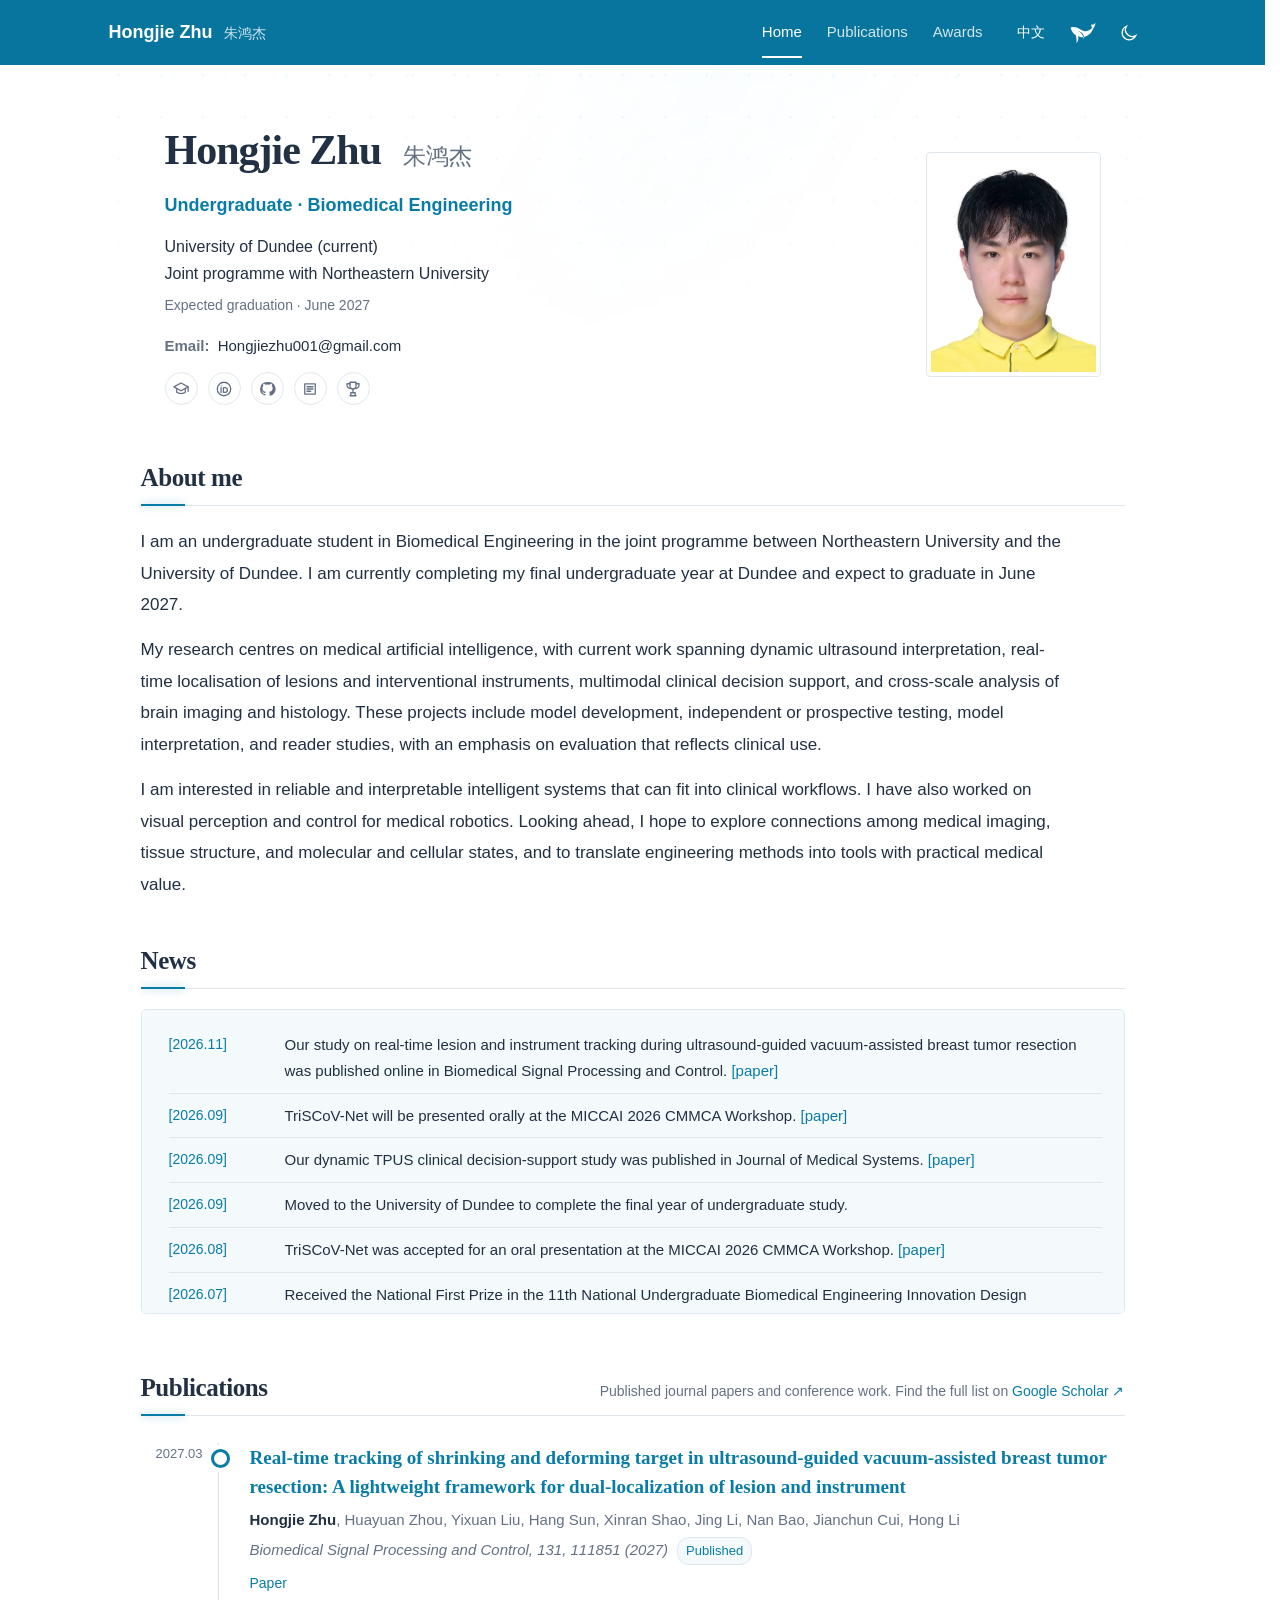
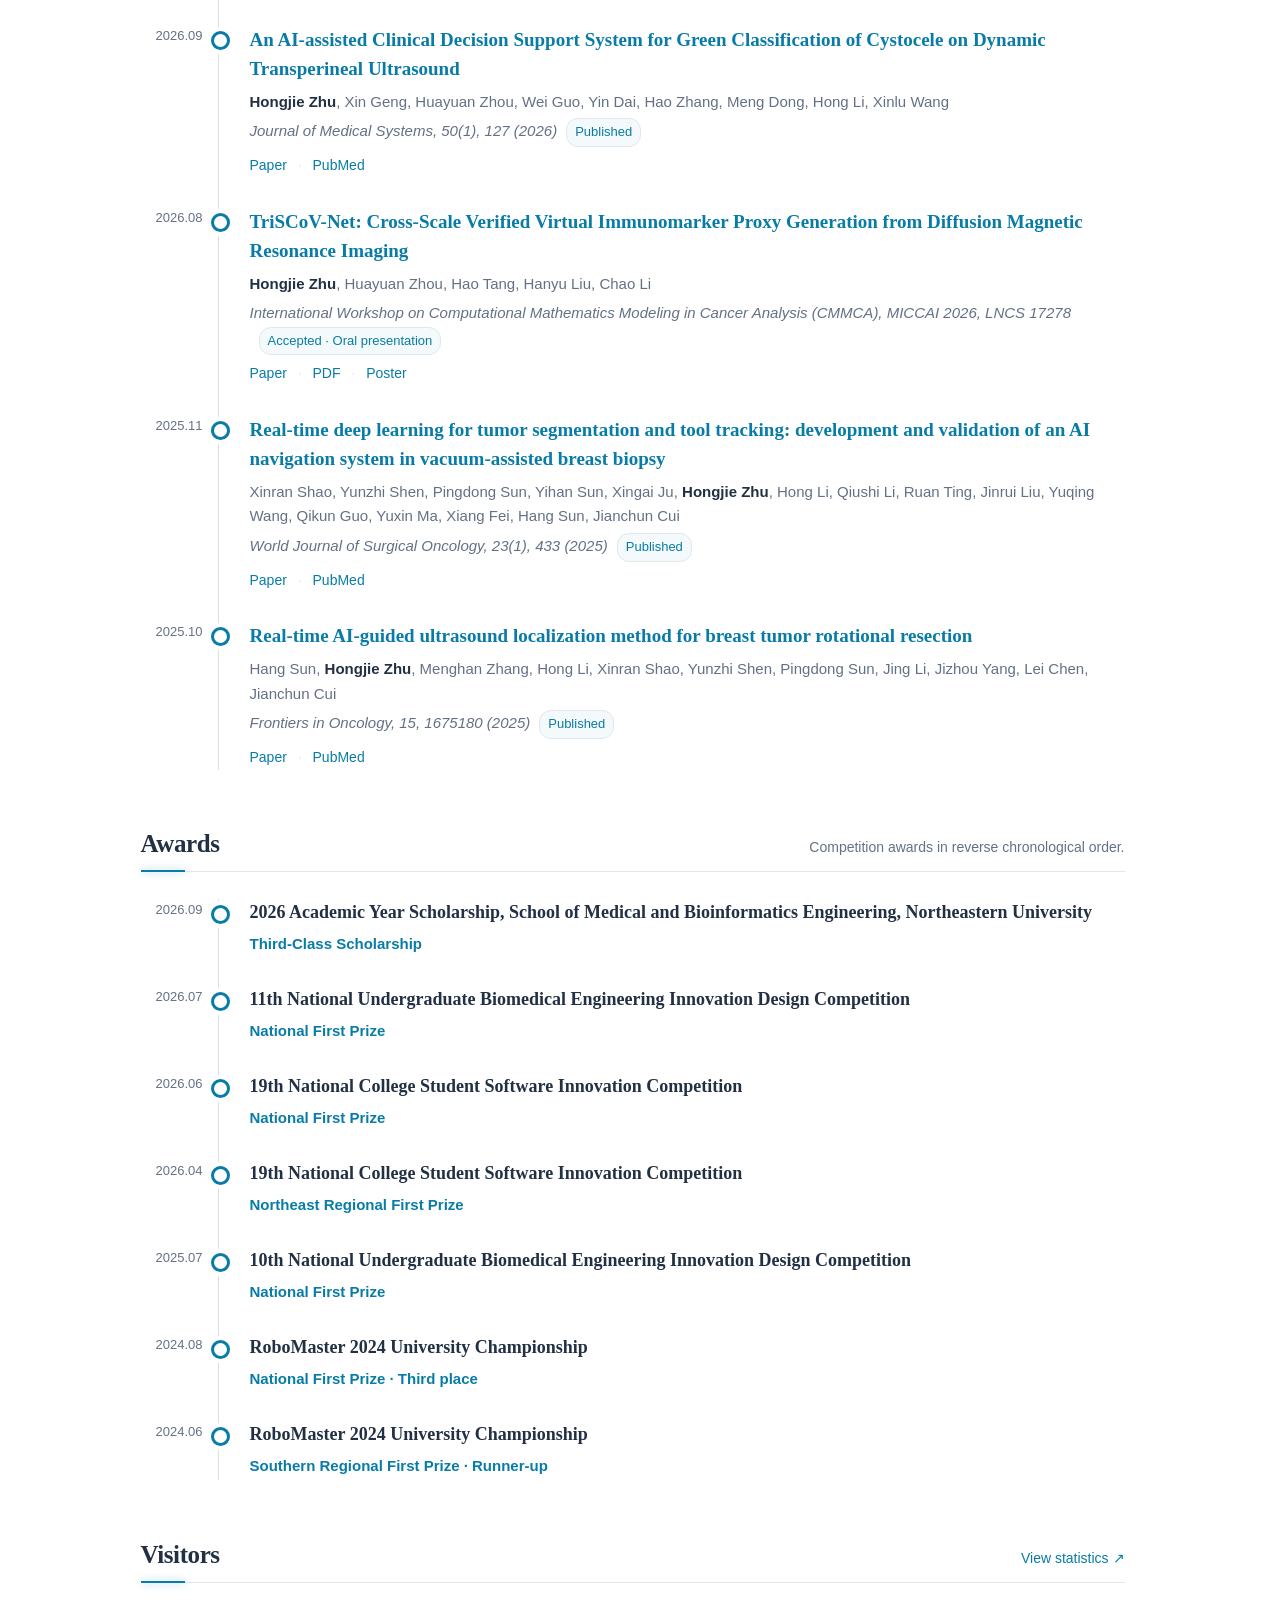
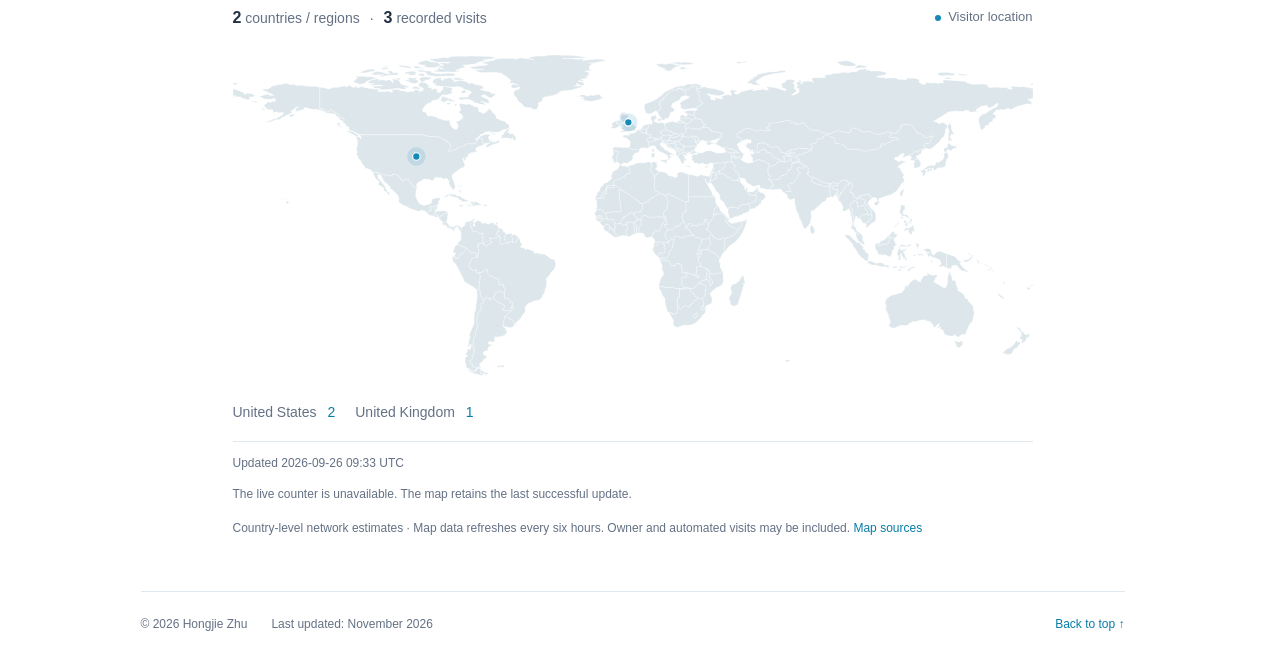
==== commit 86616487: "Use assigned 2027 BSPC volume and published status" ====
--- a/index.html
+++ b/index.html
@@ -1,5 +1,5 @@
 <!DOCTYPE html>
-<html lang="en" data-theme="light"><head><meta charset="utf-8"><meta name="viewport" content="width=device-width,initial-scale=1"><meta name="theme-color" content="#ffffff"><meta name="description" content="Hongjie Zhu's academic homepage: biomedical engineering at Northeastern University and the University of Dundee, with a focus on medical AI and imaging."><title>Hongjie Zhu's Homepage | 朱鸿杰</title><link rel="canonical" href="https://hongjie-zhu.github.io/"><link rel="icon" type="image/svg+xml" href="assets/favicon.svg"><script>(function(){try{var m=localStorage.getItem('hz-theme');document.documentElement.dataset.theme=m||(matchMedia('(prefers-color-scheme: dark)').matches?'dark':'light');}catch(e){}})();</script><link rel="stylesheet" href="styles.css?v=7588e8929e"><script defer src="app.js?v=007b55845a"></script><link rel="alternate" hreflang="en" href="https://hongjie-zhu.github.io/"><link rel="alternate" hreflang="zh-CN" href="https://hongjie-zhu.github.io/zh/"><link rel="alternate" hreflang="x-default" href="https://hongjie-zhu.github.io/"><meta property="og:type" content="website"><meta property="og:site_name" content="Hongjie Zhu · 朱鸿杰"><meta property="og:title" content="Hongjie Zhu's Homepage | 朱鸿杰"><meta property="og:description" content="Hongjie Zhu is a Biomedical Engineering undergraduate in the joint programme between Northeastern University and the University of Dundee, currently studying at Dundee and working on medical AI and medical imaging."><meta property="og:url" content="https://hongjie-zhu.github.io/"><meta property="og:locale" content="en_US"><script type="application/ld+json">{"@context": "https://schema.org", "@type": "ProfilePage", "url": "https://hongjie-zhu.github.io/", "name": "Hongjie Zhu's Homepage | 朱鸿杰", "inLanguage": "en", "mainEntity": {"@type": "Person", "@id": "https://hongjie-zhu.github.io/#hongjie-zhu", "name": "Hongjie Zhu", "alternateName": "朱鸿杰", "url": "https://hongjie-zhu.github.io/", "image": "https://hongjie-zhu.github.io/assets/hongjie-zhu.jpg", "email": "mailto:hongjiezhu001@gmail.com", "sameAs": ["https://github.com/TTTiankun", "https://scholar.google.co.uk/citations?user=rkhNRc4AAAAJ&hl=en", "https://orcid.org/0009-0009-0659-2012", "https://openreview.net/profile?id=~Hongjie_Zhu2"], "description": "Hongjie Zhu is a Biomedical Engineering undergraduate in the joint programme between Northeastern University and the University of Dundee, currently studying at Dundee and working on medical AI and medical imaging.", "affiliation": [{"@type": "CollegeOrUniversity", "name": "University of Dundee"}, {"@type": "CollegeOrUniversity", "name": "Northeastern University"}], "knowsAbout": ["Medical artificial intelligence", "Ultrasound imaging", "Medical imaging"]}}</script><link rel="stylesheet" href="academic.css?v=309079df44"><script defer src="visitor-map.js?v=ad8a6054bc"></script><script defer src="single-page.js?v=20260926c"></script><script>(function(){try{if(!sessionStorage.getItem('hongjie-whale-intro-seen-v1')&&!matchMedia('(prefers-reduced-motion: reduce)').matches)document.documentElement.classList.add('whale-intro-pending')}catch(e){}})();</script><script defer src="intro-whale.js?v=3467a42bf1"></script></head><body id="top" data-single-page="true"><div class="whale-intro" id="whale-intro" aria-hidden="true"><canvas id="whale-canvas" aria-hidden="true"></canvas><button class="intro-skip" id="intro-skip" type="button">Skip</button><div class="intro-brand"><strong>Hongjie Zhu · 朱鸿杰</strong><span>Medical AI · Imaging · Intelligent Systems</span><i aria-hidden="true"></i></div><div class="intro-depth" aria-hidden="true">Deep data · Living intelligence</div></div><a class="skip" href="#main">Skip to content</a><header class="site-header"><div class="header-inner"><a class="site-name" href="#home">Hongjie Zhu <span lang="zh-CN">朱鸿杰</span></a><nav aria-label="Main navigation"><a href="#home" aria-current="location">Home</a><a href="#publications">Publications</a><a href="#awards">Awards</a></nav><div class="preferences"><button id="language-toggle" type="button">中文</button><button class="replay-whale" id="intro-replay" type="button" aria-label="Replay digital whale intro" title="Replay digital whale intro"><svg viewBox="0 0 36 30" aria-hidden="true"><path class="whale-silhouette" fill-rule="evenodd" d="M2 8C6 6 11 8 16 11C22 14.5 27 12 30 8C28.5 7 28.5 5 29 3.7C31 5 32 4 34 1.8C33.8 5 32.5 7.6 31 9.4C28.5 16 23 20 17 20.5C14.5 20.8 12.8 20 11.4 19C12.8 22.8 11.8 26 9.5 28C10.3 24 9.2 20.5 8.8 18C5.5 16.5 3.2 12.8 2 8ZM10.8 12.1C14.6 13.3 18.6 17.3 18.9 23.1C20.1 20.1 18.4 16.1 16.1 14.5C14.3 13.1 12.4 12.3 10.8 12.1Z"/></svg></button><button id="theme-toggle" type="button"><svg aria-hidden="true" viewBox="0 0 24 24"><path class="moon-icon" d="M20.1 15.1A8.2 8.2 0 0 1 8.9 3.9 8.5 8.5 0 1 0 20.1 15.1Z"></path><g class="sun-icon"><circle cx="12" cy="12" r="4"></circle><path d="M12 2v2m0 16v2M2 12h2m16 0h2M5 5l1.5 1.5m11 11L19 19M5 19l1.5-1.5m11-11L19 5"></path></g></svg></button></div></div></header><main class="page" id="main"><section class="nav-section home-content" id="home"><section class="academic-profile"><div class="identity"><h1>Hongjie Zhu <span lang="zh-CN">朱鸿杰</span></h1><p class="identity-role">Undergraduate · Biomedical Engineering</p><p class="identity-affiliation"><a href="https://www.dundee.ac.uk/" target="_blank" rel="noopener noreferrer">University of Dundee</a> (current)<br>Joint programme with <a href="https://www.neu.edu.cn/" target="_blank" rel="noopener noreferrer">Northeastern University</a></p><p class="identity-programme">Expected graduation · June 2027</p><p class="identity-email"><span>Email:</span> Hongjiezhu001@gmail.com</p><div class="profile-icons"><a class="profile-icon" href="https://scholar.google.co.uk/citations?user=rkhNRc4AAAAJ&hl=en" aria-label="Google Scholar" title="Google Scholar" target="_blank" rel="noopener noreferrer"><svg viewBox="0 0 24 24" aria-hidden="true"><path d="M2.5 9.2 12 4l9.5 5.2L12 14.4 2.5 9.2Z"/><path d="M6.3 11.3v5.1c2.9 2.2 8.5 2.2 11.4 0v-5.1M21.5 9.3v6"/></svg></a><a class="profile-icon" href="https://orcid.org/0009-0009-0659-2012" aria-label="ORCID" title="ORCID" target="_blank" rel="noopener noreferrer"><svg viewBox="0 0 24 24" aria-hidden="true"><circle cx="12" cy="12" r="9"/><path d="M8.1 10.2v6.3M8.1 7.7h.01M11.2 10.2h2.1a3.15 3.15 0 0 1 0 6.3h-2.1v-6.3Z"/></svg></a><a class="profile-icon" href="https://github.com/TTTiankun" aria-label="GitHub" title="GitHub" target="_blank" rel="noopener noreferrer"><svg viewBox="0 0 24 24" aria-hidden="true"><path d="M12 2.8a9.2 9.2 0 0 0-2.9 17.9c.5.1.7-.2.7-.5v-1.8c-2.8.6-3.4-1.2-3.4-1.2-.5-1.2-1.1-1.5-1.1-1.5-.9-.6.1-.6.1-.6 1 0 1.6 1.1 1.6 1.1.9 1.6 2.4 1.1 2.9.9.1-.7.4-1.1.7-1.4-2.3-.3-4.6-1.1-4.6-5.1 0-1.1.4-2.1 1.1-2.8-.1-.3-.5-1.3.1-2.7 0 0 .9-.3 2.9 1.1a10 10 0 0 1 5.3 0c2-1.4 2.9-1.1 2.9-1.1.6 1.4.2 2.4.1 2.7.7.8 1.1 1.7 1.1 2.8 0 4-2.4 4.8-4.7 5.1.4.3.7 1 .7 1.9v3c0 .3.2.6.7.5A9.2 9.2 0 0 0 12 2.8Z"/></svg></a><a class="profile-icon" href="https://openreview.net/profile?id=~Hongjie_Zhu2" aria-label="OpenReview" title="OpenReview" target="_blank" rel="noopener noreferrer"><svg viewBox="0 0 24 24" aria-hidden="true"><path d="M5 5.3h14v13.4H5z"/><path d="M8 9h8M8 12h8M8 15h5"/></svg></a><a class="profile-icon" href="#awards" aria-label="Awards" title="Awards"><svg viewBox="0 0 24 24" aria-hidden="true"><path d="M8 3h8v5a4 4 0 0 1-8 0V3Z"/><path d="M8 5H4v2a4 4 0 0 0 4.5 4M16 5h4v2a4 4 0 0 1-4.5 4M12 12v5M8 21h8M9 17h6v4H9z"/></svg></a></div></div><figure class="identity-photo"><img class="portrait" src="assets/hongjie-zhu.jpg" width="1102" height="1417" alt="Hongjie Zhu / 朱鸿杰" fetchpriority="high"></figure></section><section class="section biography-section"><h2>About me</h2><p>I am an undergraduate student in Biomedical Engineering in the joint programme between Northeastern University and the University of Dundee. I am currently completing my final undergraduate year at Dundee and expect to graduate in June 2027.</p><p>My research centres on medical artificial intelligence, with current work spanning dynamic ultrasound interpretation, real-time localisation of lesions and interventional instruments, multimodal clinical decision support, and cross-scale analysis of brain imaging and histology. These projects include model development, independent or prospective testing, model interpretation, and reader studies, with an emphasis on evaluation that reflects clinical use.</p><p>I am interested in reliable and interpretable intelligent systems that can fit into clinical workflows. I have also worked on visual perception and control for medical robotics. Looking ahead, I hope to explore connections among medical imaging, tissue structure, and molecular and cellular states, and to translate engineering methods into tools with practical medical value.</p></section><section class="section news-section"><h2>News</h2><div class="news-scroll" tabindex="0" aria-label="News archive"><ul><li><time datetime="2026.11">[2026.11]</time><p>Our study on real-time lesion and instrument tracking during ultrasound-guided vacuum-assisted breast tumor resection was published online in Biomedical Signal Processing and Control. <a href="https://www.sciencedirect.com/science/article/pii/S1746809426024092" target="_blank" rel="noopener noreferrer">[paper]</a></p></li><li><time datetime="2026.09">[2026.09]</time><p>TriSCoV-Net will be presented orally at the MICCAI 2026 CMMCA Workshop. <a href="https://papers.miccai.org/miccai-2026-sat/CMMCA_010.html" target="_blank" rel="noopener noreferrer">[paper]</a></p></li><li><time datetime="2026.09">[2026.09]</time><p>Our dynamic TPUS clinical decision-support study was published in Journal of Medical Systems. <a href="https://doi.org/10.1007/s10916-026-02453-7" target="_blank" rel="noopener noreferrer">[paper]</a></p></li><li><time datetime="2026.09">[2026.09]</time><p>Moved to the University of Dundee to complete the final year of undergraduate study.</p></li><li><time datetime="2026.08">[2026.08]</time><p>TriSCoV-Net was accepted for an oral presentation at the MICCAI 2026 CMMCA Workshop. <a href="https://papers.miccai.org/miccai-2026-sat/CMMCA_010.html" target="_blank" rel="noopener noreferrer">[paper]</a></p></li><li><time datetime="2026.07">[2026.07]</time><p>Received the National First Prize in the 11th National Undergraduate Biomedical Engineering Innovation Design Competition.</p></li><li><time datetime="2026.06">[2026.06]</time><p>Received the National First Prize in the 19th National College Student Software Innovation Competition.</p></li><li><time datetime="2026.04">[2026.04]</time><p>Received the Northeast Regional First Prize in the 19th National College Student Software Innovation Competition.</p></li><li><time datetime="2025.11">[2025.11]</time><p>Our AI navigation study was published in World Journal of Surgical Oncology. <a href="https://doi.org/10.1186/s12957-025-04087-4" target="_blank" rel="noopener noreferrer">[paper]</a></p></li><li><time datetime="2025.10">[2025.10]</time><p>Our real-time ultrasound localization study was published in Frontiers in Oncology. <a href="https://doi.org/10.3389/fonc.2025.1675180" target="_blank" rel="noopener noreferrer">[paper]</a></p></li><li><time datetime="2025.07">[2025.07]</time><p>Received the National First Prize in the 10th National Undergraduate Biomedical Engineering Innovation Design Competition.</p></li><li><time datetime="2024.08">[2024.08]</time><p>Received the National First Prize (third place) in the RoboMaster 2024 University Championship.</p></li><li><time datetime="2024.06">[2024.06]</time><p>Received the Southern Regional First Prize (runner-up) in the RoboMaster 2024 University Championship.</p></li><li><time datetime="2023.08">[2023.08]</time><p>Joined Northeastern University to study Biomedical Engineering.</p></li></ul></div></section></section><section class="nav-section section timeline-section" id="publications"><div class="section-title"><h2>Publications</h2><p>Published journal papers and conference work. Find the full list on <a href="https://scholar.google.co.uk/citations?user=rkhNRc4AAAAJ&hl=en" target="_blank" rel="noopener noreferrer">Google Scholar ↗</a></p></div><ol class="academic-timeline"><li><time datetime="2026.11">2026.11</time><article><h3>Real-time tracking of shrinking and deforming target in ultrasound-guided vacuum-assisted breast tumor resection: A lightweight framework for dual-localization of lesion and instrument</h3><p class="timeline-authors"><strong>Hongjie Zhu</strong>, Huayuan Zhou, Yixuan Liu, Hang Sun, Xinran Shao, Jing Li, Nan Bao, Jianchun Cui, Hong Li</p><p class="timeline-venue"><em>Biomedical Signal Processing and Control</em><span class="timeline-status">Published online</span></p><div class="timeline-links"><a href="https://www.sciencedirect.com/science/article/pii/S1746809426024092" target="_blank" rel="noopener noreferrer">Paper</a></div></article></li><li><time datetime="2026.09">2026.09</time><article><h3>An AI-assisted Clinical Decision Support System for Green Classification of Cystocele on Dynamic Transperineal Ultrasound</h3><p class="timeline-authors"><strong>Hongjie Zhu</strong>, Xin Geng, Huayuan Zhou, Wei Guo, Yin Dai, Hao Zhang, Meng Dong, Hong Li, Xinlu Wang</p><p class="timeline-venue"><em>Journal of Medical Systems, 50(1), 127 (2026)</em><span class="timeline-status">Published</span></p><div class="timeline-links"><a href="https://doi.org/10.1007/s10916-026-02453-7" target="_blank" rel="noopener noreferrer">Paper</a><span aria-hidden="true"> · </span><a href="https://pubmed.ncbi.nlm.nih.gov/42678584/" target="_blank" rel="noopener noreferrer">PubMed</a></div></article></li><li><time datetime="2026.08">2026.08</time><article><h3>TriSCoV-Net: Cross-Scale Verified Virtual Immunomarker Proxy Generation from Diffusion Magnetic Resonance Imaging</h3><p class="timeline-authors"><strong>Hongjie Zhu</strong>, Huayuan Zhou, Hao Tang, Hanyu Liu, Chao Li</p><p class="timeline-venue"><em>International Workshop on Computational Mathematics Modeling in Cancer Analysis (CMMCA), MICCAI 2026, LNCS 17278</em><span class="timeline-status">Accepted · Oral presentation</span></p><div class="timeline-links"><a href="https://papers.miccai.org/miccai-2026-sat/CMMCA_010.html" target="_blank" rel="noopener noreferrer">Paper</a><span aria-hidden="true"> · </span><a href="https://papers.miccai.org/miccai-2026-sat/paper/CMMCA2026_010.pdf" target="_blank" rel="noopener noreferrer">PDF</a><span aria-hidden="true"> · </span><a href="https://cmmca.github.io/CMMCA2026/poster/10-ID-10_TriSCoV-Net%20Cross-Scale%20Verified%20Virtual%20Immunomarker%20Proxy%20Generation%20from%20Diffusion%20Magnetic%20Resonance%20Imaging.pdf" target="_blank" rel="noopener noreferrer">Poster</a></div></article></li><li><time datetime="2025.11">2025.11</time><article><h3>Real-time deep learning for tumor segmentation and tool tracking: development and validation of an AI navigation system in vacuum-assisted breast biopsy</h3><p class="timeline-authors">Xinran Shao, Yunzhi Shen, Pingdong Sun, Yihan Sun, Xingai Ju, <strong>Hongjie Zhu</strong>, Hong Li, Qiushi Li, Ruan Ting, Jinrui Liu, Yuqing Wang, Qikun Guo, Yuxin Ma, Xiang Fei, Hang Sun, Jianchun Cui</p><p class="timeline-venue"><em>World Journal of Surgical Oncology, 23(1), 433 (2025)</em><span class="timeline-status">Published</span></p><div class="timeline-links"><a href="https://doi.org/10.1186/s12957-025-04087-4" target="_blank" rel="noopener noreferrer">Paper</a><span aria-hidden="true"> · </span><a href="https://pubmed.ncbi.nlm.nih.gov/41225484/" target="_blank" rel="noopener noreferrer">PubMed</a></div></article></li><li><time datetime="2025.10">2025.10</time><article><h3>Real-time AI-guided ultrasound localization method for breast tumor rotational resection</h3><p class="timeline-authors">Hang Sun, <strong>Hongjie Zhu</strong>, Menghan Zhang, Hong Li, Xinran Shao, Yunzhi Shen, Pingdong Sun, Jing Li, Jizhou Yang, Lei Chen, Jianchun Cui</p><p class="timeline-venue"><em>Frontiers in Oncology, 15, 1675180 (2025)</em><span class="timeline-status">Published</span></p><div class="timeline-links"><a href="https://doi.org/10.3389/fonc.2025.1675180" target="_blank" rel="noopener noreferrer">Paper</a><span aria-hidden="true"> · </span><a href="https://pubmed.ncbi.nlm.nih.gov/41211448/" target="_blank" rel="noopener noreferrer">PubMed</a></div></article></li></ol></section><section class="nav-section section timeline-section" id="awards"><div class="section-title"><h2>Awards</h2><p>Competition awards in reverse chronological order.</p></div><ol class="academic-timeline award-timeline"><li><time datetime="2026.09">2026.09</time><article><h3>2026 Academic Year Scholarship, School of Medical and Bioinformatics Engineering, Northeastern University</h3><p class="timeline-venue">Third-Class Scholarship</p></article></li><li><time datetime="2026.07">2026.07</time><article><h3>11th National Undergraduate Biomedical Engineering Innovation Design Competition</h3><p class="timeline-venue">National First Prize</p></article></li><li><time datetime="2026.06">2026.06</time><article><h3>19th National College Student Software Innovation Competition</h3><p class="timeline-venue">National First Prize</p></article></li><li><time datetime="2026.04">2026.04</time><article><h3>19th National College Student Software Innovation Competition</h3><p class="timeline-venue">Northeast Regional First Prize</p></article></li><li><time datetime="2025.07">2025.07</time><article><h3>10th National Undergraduate Biomedical Engineering Innovation Design Competition</h3><p class="timeline-venue">National First Prize</p></article></li><li><time datetime="2024.08">2024.08</time><article><h3>RoboMaster 2024 University Championship</h3><p class="timeline-venue">National First Prize · Third place</p></article></li><li><time datetime="2024.06">2024.06</time><article><h3>RoboMaster 2024 University Championship</h3><p class="timeline-venue">Southern Regional First Prize · Runner-up</p></article></li></ol></section><section aria-labelledby="visitors-title" class="section visitors-section" id="visitors"><div class="section-title"><h2 id="visitors-title">Visitors</h2><a href="https://info.flagcounter.com/6R7o" rel="noopener noreferrer" target="_blank">View statistics ↗</a></div>
+<html lang="en" data-theme="light"><head><meta charset="utf-8"><meta name="viewport" content="width=device-width,initial-scale=1"><meta name="theme-color" content="#ffffff"><meta name="description" content="Hongjie Zhu's academic homepage: biomedical engineering at Northeastern University and the University of Dundee, with a focus on medical AI and imaging."><title>Hongjie Zhu's Homepage | 朱鸿杰</title><link rel="canonical" href="https://hongjie-zhu.github.io/"><link rel="icon" type="image/svg+xml" href="assets/favicon.svg"><script>(function(){try{var m=localStorage.getItem('hz-theme');document.documentElement.dataset.theme=m||(matchMedia('(prefers-color-scheme: dark)').matches?'dark':'light');}catch(e){}})();</script><link rel="stylesheet" href="styles.css?v=7588e8929e"><script defer src="app.js?v=007b55845a"></script><link rel="alternate" hreflang="en" href="https://hongjie-zhu.github.io/"><link rel="alternate" hreflang="zh-CN" href="https://hongjie-zhu.github.io/zh/"><link rel="alternate" hreflang="x-default" href="https://hongjie-zhu.github.io/"><meta property="og:type" content="website"><meta property="og:site_name" content="Hongjie Zhu · 朱鸿杰"><meta property="og:title" content="Hongjie Zhu's Homepage | 朱鸿杰"><meta property="og:description" content="Hongjie Zhu is a Biomedical Engineering undergraduate in the joint programme between Northeastern University and the University of Dundee, currently studying at Dundee and working on medical AI and medical imaging."><meta property="og:url" content="https://hongjie-zhu.github.io/"><meta property="og:locale" content="en_US"><script type="application/ld+json">{"@context": "https://schema.org", "@type": "ProfilePage", "url": "https://hongjie-zhu.github.io/", "name": "Hongjie Zhu's Homepage | 朱鸿杰", "inLanguage": "en", "mainEntity": {"@type": "Person", "@id": "https://hongjie-zhu.github.io/#hongjie-zhu", "name": "Hongjie Zhu", "alternateName": "朱鸿杰", "url": "https://hongjie-zhu.github.io/", "image": "https://hongjie-zhu.github.io/assets/hongjie-zhu.jpg", "email": "mailto:hongjiezhu001@gmail.com", "sameAs": ["https://github.com/TTTiankun", "https://scholar.google.co.uk/citations?user=rkhNRc4AAAAJ&hl=en", "https://orcid.org/0009-0009-0659-2012", "https://openreview.net/profile?id=~Hongjie_Zhu2"], "description": "Hongjie Zhu is a Biomedical Engineering undergraduate in the joint programme between Northeastern University and the University of Dundee, currently studying at Dundee and working on medical AI and medical imaging.", "affiliation": [{"@type": "CollegeOrUniversity", "name": "University of Dundee"}, {"@type": "CollegeOrUniversity", "name": "Northeastern University"}], "knowsAbout": ["Medical artificial intelligence", "Ultrasound imaging", "Medical imaging"]}}</script><link rel="stylesheet" href="academic.css?v=309079df44"><script defer src="visitor-map.js?v=ad8a6054bc"></script><script defer src="single-page.js?v=20260926c"></script><script>(function(){try{if(!sessionStorage.getItem('hongjie-whale-intro-seen-v1')&&!matchMedia('(prefers-reduced-motion: reduce)').matches)document.documentElement.classList.add('whale-intro-pending')}catch(e){}})();</script><script defer src="intro-whale.js?v=3467a42bf1"></script></head><body id="top" data-single-page="true"><div class="whale-intro" id="whale-intro" aria-hidden="true"><canvas id="whale-canvas" aria-hidden="true"></canvas><button class="intro-skip" id="intro-skip" type="button">Skip</button><div class="intro-brand"><strong>Hongjie Zhu · 朱鸿杰</strong><span>Medical AI · Imaging · Intelligent Systems</span><i aria-hidden="true"></i></div><div class="intro-depth" aria-hidden="true">Deep data · Living intelligence</div></div><a class="skip" href="#main">Skip to content</a><header class="site-header"><div class="header-inner"><a class="site-name" href="#home">Hongjie Zhu <span lang="zh-CN">朱鸿杰</span></a><nav aria-label="Main navigation"><a href="#home" aria-current="location">Home</a><a href="#publications">Publications</a><a href="#awards">Awards</a></nav><div class="preferences"><button id="language-toggle" type="button">中文</button><button class="replay-whale" id="intro-replay" type="button" aria-label="Replay digital whale intro" title="Replay digital whale intro"><svg viewBox="0 0 36 30" aria-hidden="true"><path class="whale-silhouette" fill-rule="evenodd" d="M2 8C6 6 11 8 16 11C22 14.5 27 12 30 8C28.5 7 28.5 5 29 3.7C31 5 32 4 34 1.8C33.8 5 32.5 7.6 31 9.4C28.5 16 23 20 17 20.5C14.5 20.8 12.8 20 11.4 19C12.8 22.8 11.8 26 9.5 28C10.3 24 9.2 20.5 8.8 18C5.5 16.5 3.2 12.8 2 8ZM10.8 12.1C14.6 13.3 18.6 17.3 18.9 23.1C20.1 20.1 18.4 16.1 16.1 14.5C14.3 13.1 12.4 12.3 10.8 12.1Z"/></svg></button><button id="theme-toggle" type="button"><svg aria-hidden="true" viewBox="0 0 24 24"><path class="moon-icon" d="M20.1 15.1A8.2 8.2 0 0 1 8.9 3.9 8.5 8.5 0 1 0 20.1 15.1Z"></path><g class="sun-icon"><circle cx="12" cy="12" r="4"></circle><path d="M12 2v2m0 16v2M2 12h2m16 0h2M5 5l1.5 1.5m11 11L19 19M5 19l1.5-1.5m11-11L19 5"></path></g></svg></button></div></div></header><main class="page" id="main"><section class="nav-section home-content" id="home"><section class="academic-profile"><div class="identity"><h1>Hongjie Zhu <span lang="zh-CN">朱鸿杰</span></h1><p class="identity-role">Undergraduate · Biomedical Engineering</p><p class="identity-affiliation"><a href="https://www.dundee.ac.uk/" target="_blank" rel="noopener noreferrer">University of Dundee</a> (current)<br>Joint programme with <a href="https://www.neu.edu.cn/" target="_blank" rel="noopener noreferrer">Northeastern University</a></p><p class="identity-programme">Expected graduation · June 2027</p><p class="identity-email"><span>Email:</span> Hongjiezhu001@gmail.com</p><div class="profile-icons"><a class="profile-icon" href="https://scholar.google.co.uk/citations?user=rkhNRc4AAAAJ&hl=en" aria-label="Google Scholar" title="Google Scholar" target="_blank" rel="noopener noreferrer"><svg viewBox="0 0 24 24" aria-hidden="true"><path d="M2.5 9.2 12 4l9.5 5.2L12 14.4 2.5 9.2Z"/><path d="M6.3 11.3v5.1c2.9 2.2 8.5 2.2 11.4 0v-5.1M21.5 9.3v6"/></svg></a><a class="profile-icon" href="https://orcid.org/0009-0009-0659-2012" aria-label="ORCID" title="ORCID" target="_blank" rel="noopener noreferrer"><svg viewBox="0 0 24 24" aria-hidden="true"><circle cx="12" cy="12" r="9"/><path d="M8.1 10.2v6.3M8.1 7.7h.01M11.2 10.2h2.1a3.15 3.15 0 0 1 0 6.3h-2.1v-6.3Z"/></svg></a><a class="profile-icon" href="https://github.com/TTTiankun" aria-label="GitHub" title="GitHub" target="_blank" rel="noopener noreferrer"><svg viewBox="0 0 24 24" aria-hidden="true"><path d="M12 2.8a9.2 9.2 0 0 0-2.9 17.9c.5.1.7-.2.7-.5v-1.8c-2.8.6-3.4-1.2-3.4-1.2-.5-1.2-1.1-1.5-1.1-1.5-.9-.6.1-.6.1-.6 1 0 1.6 1.1 1.6 1.1.9 1.6 2.4 1.1 2.9.9.1-.7.4-1.1.7-1.4-2.3-.3-4.6-1.1-4.6-5.1 0-1.1.4-2.1 1.1-2.8-.1-.3-.5-1.3.1-2.7 0 0 .9-.3 2.9 1.1a10 10 0 0 1 5.3 0c2-1.4 2.9-1.1 2.9-1.1.6 1.4.2 2.4.1 2.7.7.8 1.1 1.7 1.1 2.8 0 4-2.4 4.8-4.7 5.1.4.3.7 1 .7 1.9v3c0 .3.2.6.7.5A9.2 9.2 0 0 0 12 2.8Z"/></svg></a><a class="profile-icon" href="https://openreview.net/profile?id=~Hongjie_Zhu2" aria-label="OpenReview" title="OpenReview" target="_blank" rel="noopener noreferrer"><svg viewBox="0 0 24 24" aria-hidden="true"><path d="M5 5.3h14v13.4H5z"/><path d="M8 9h8M8 12h8M8 15h5"/></svg></a><a class="profile-icon" href="#awards" aria-label="Awards" title="Awards"><svg viewBox="0 0 24 24" aria-hidden="true"><path d="M8 3h8v5a4 4 0 0 1-8 0V3Z"/><path d="M8 5H4v2a4 4 0 0 0 4.5 4M16 5h4v2a4 4 0 0 1-4.5 4M12 12v5M8 21h8M9 17h6v4H9z"/></svg></a></div></div><figure class="identity-photo"><img class="portrait" src="assets/hongjie-zhu.jpg" width="1102" height="1417" alt="Hongjie Zhu / 朱鸿杰" fetchpriority="high"></figure></section><section class="section biography-section"><h2>About me</h2><p>I am an undergraduate student in Biomedical Engineering in the joint programme between Northeastern University and the University of Dundee. I am currently completing my final undergraduate year at Dundee and expect to graduate in June 2027.</p><p>My research centres on medical artificial intelligence, with current work spanning dynamic ultrasound interpretation, real-time localisation of lesions and interventional instruments, multimodal clinical decision support, and cross-scale analysis of brain imaging and histology. These projects include model development, independent or prospective testing, model interpretation, and reader studies, with an emphasis on evaluation that reflects clinical use.</p><p>I am interested in reliable and interpretable intelligent systems that can fit into clinical workflows. I have also worked on visual perception and control for medical robotics. Looking ahead, I hope to explore connections among medical imaging, tissue structure, and molecular and cellular states, and to translate engineering methods into tools with practical medical value.</p></section><section class="section news-section"><h2>News</h2><div class="news-scroll" tabindex="0" aria-label="News archive"><ul><li><time datetime="2026.11">[2026.11]</time><p>Our study on real-time lesion and instrument tracking during ultrasound-guided vacuum-assisted breast tumor resection was published online in Biomedical Signal Processing and Control. <a href="https://www.sciencedirect.com/science/article/pii/S1746809426024092" target="_blank" rel="noopener noreferrer">[paper]</a></p></li><li><time datetime="2026.09">[2026.09]</time><p>TriSCoV-Net will be presented orally at the MICCAI 2026 CMMCA Workshop. <a href="https://papers.miccai.org/miccai-2026-sat/CMMCA_010.html" target="_blank" rel="noopener noreferrer">[paper]</a></p></li><li><time datetime="2026.09">[2026.09]</time><p>Our dynamic TPUS clinical decision-support study was published in Journal of Medical Systems. <a href="https://doi.org/10.1007/s10916-026-02453-7" target="_blank" rel="noopener noreferrer">[paper]</a></p></li><li><time datetime="2026.09">[2026.09]</time><p>Moved to the University of Dundee to complete the final year of undergraduate study.</p></li><li><time datetime="2026.08">[2026.08]</time><p>TriSCoV-Net was accepted for an oral presentation at the MICCAI 2026 CMMCA Workshop. <a href="https://papers.miccai.org/miccai-2026-sat/CMMCA_010.html" target="_blank" rel="noopener noreferrer">[paper]</a></p></li><li><time datetime="2026.07">[2026.07]</time><p>Received the National First Prize in the 11th National Undergraduate Biomedical Engineering Innovation Design Competition.</p></li><li><time datetime="2026.06">[2026.06]</time><p>Received the National First Prize in the 19th National College Student Software Innovation Competition.</p></li><li><time datetime="2026.04">[2026.04]</time><p>Received the Northeast Regional First Prize in the 19th National College Student Software Innovation Competition.</p></li><li><time datetime="2025.11">[2025.11]</time><p>Our AI navigation study was published in World Journal of Surgical Oncology. <a href="https://doi.org/10.1186/s12957-025-04087-4" target="_blank" rel="noopener noreferrer">[paper]</a></p></li><li><time datetime="2025.10">[2025.10]</time><p>Our real-time ultrasound localization study was published in Frontiers in Oncology. <a href="https://doi.org/10.3389/fonc.2025.1675180" target="_blank" rel="noopener noreferrer">[paper]</a></p></li><li><time datetime="2025.07">[2025.07]</time><p>Received the National First Prize in the 10th National Undergraduate Biomedical Engineering Innovation Design Competition.</p></li><li><time datetime="2024.08">[2024.08]</time><p>Received the National First Prize (third place) in the RoboMaster 2024 University Championship.</p></li><li><time datetime="2024.06">[2024.06]</time><p>Received the Southern Regional First Prize (runner-up) in the RoboMaster 2024 University Championship.</p></li><li><time datetime="2023.08">[2023.08]</time><p>Joined Northeastern University to study Biomedical Engineering.</p></li></ul></div></section></section><section class="nav-section section timeline-section" id="publications"><div class="section-title"><h2>Publications</h2><p>Published journal papers and conference work. Find the full list on <a href="https://scholar.google.co.uk/citations?user=rkhNRc4AAAAJ&hl=en" target="_blank" rel="noopener noreferrer">Google Scholar ↗</a></p></div><ol class="academic-timeline"><li><time datetime="2027.03">2027.03</time><article><h3>Real-time tracking of shrinking and deforming target in ultrasound-guided vacuum-assisted breast tumor resection: A lightweight framework for dual-localization of lesion and instrument</h3><p class="timeline-authors"><strong>Hongjie Zhu</strong>, Huayuan Zhou, Yixuan Liu, Hang Sun, Xinran Shao, Jing Li, Nan Bao, Jianchun Cui, Hong Li</p><p class="timeline-venue"><em>Biomedical Signal Processing and Control, 131, 111851 (2027)</em><span class="timeline-status">Published</span></p><div class="timeline-links"><a href="https://www.sciencedirect.com/science/article/pii/S1746809426024092" target="_blank" rel="noopener noreferrer">Paper</a></div></article></li><li><time datetime="2026.09">2026.09</time><article><h3>An AI-assisted Clinical Decision Support System for Green Classification of Cystocele on Dynamic Transperineal Ultrasound</h3><p class="timeline-authors"><strong>Hongjie Zhu</strong>, Xin Geng, Huayuan Zhou, Wei Guo, Yin Dai, Hao Zhang, Meng Dong, Hong Li, Xinlu Wang</p><p class="timeline-venue"><em>Journal of Medical Systems, 50(1), 127 (2026)</em><span class="timeline-status">Published</span></p><div class="timeline-links"><a href="https://doi.org/10.1007/s10916-026-02453-7" target="_blank" rel="noopener noreferrer">Paper</a><span aria-hidden="true"> · </span><a href="https://pubmed.ncbi.nlm.nih.gov/42678584/" target="_blank" rel="noopener noreferrer">PubMed</a></div></article></li><li><time datetime="2026.08">2026.08</time><article><h3>TriSCoV-Net: Cross-Scale Verified Virtual Immunomarker Proxy Generation from Diffusion Magnetic Resonance Imaging</h3><p class="timeline-authors"><strong>Hongjie Zhu</strong>, Huayuan Zhou, Hao Tang, Hanyu Liu, Chao Li</p><p class="timeline-venue"><em>International Workshop on Computational Mathematics Modeling in Cancer Analysis (CMMCA), MICCAI 2026, LNCS 17278</em><span class="timeline-status">Accepted · Oral presentation</span></p><div class="timeline-links"><a href="https://papers.miccai.org/miccai-2026-sat/CMMCA_010.html" target="_blank" rel="noopener noreferrer">Paper</a><span aria-hidden="true"> · </span><a href="https://papers.miccai.org/miccai-2026-sat/paper/CMMCA2026_010.pdf" target="_blank" rel="noopener noreferrer">PDF</a><span aria-hidden="true"> · </span><a href="https://cmmca.github.io/CMMCA2026/poster/10-ID-10_TriSCoV-Net%20Cross-Scale%20Verified%20Virtual%20Immunomarker%20Proxy%20Generation%20from%20Diffusion%20Magnetic%20Resonance%20Imaging.pdf" target="_blank" rel="noopener noreferrer">Poster</a></div></article></li><li><time datetime="2025.11">2025.11</time><article><h3>Real-time deep learning for tumor segmentation and tool tracking: development and validation of an AI navigation system in vacuum-assisted breast biopsy</h3><p class="timeline-authors">Xinran Shao, Yunzhi Shen, Pingdong Sun, Yihan Sun, Xingai Ju, <strong>Hongjie Zhu</strong>, Hong Li, Qiushi Li, Ruan Ting, Jinrui Liu, Yuqing Wang, Qikun Guo, Yuxin Ma, Xiang Fei, Hang Sun, Jianchun Cui</p><p class="timeline-venue"><em>World Journal of Surgical Oncology, 23(1), 433 (2025)</em><span class="timeline-status">Published</span></p><div class="timeline-links"><a href="https://doi.org/10.1186/s12957-025-04087-4" target="_blank" rel="noopener noreferrer">Paper</a><span aria-hidden="true"> · </span><a href="https://pubmed.ncbi.nlm.nih.gov/41225484/" target="_blank" rel="noopener noreferrer">PubMed</a></div></article></li><li><time datetime="2025.10">2025.10</time><article><h3>Real-time AI-guided ultrasound localization method for breast tumor rotational resection</h3><p class="timeline-authors">Hang Sun, <strong>Hongjie Zhu</strong>, Menghan Zhang, Hong Li, Xinran Shao, Yunzhi Shen, Pingdong Sun, Jing Li, Jizhou Yang, Lei Chen, Jianchun Cui</p><p class="timeline-venue"><em>Frontiers in Oncology, 15, 1675180 (2025)</em><span class="timeline-status">Published</span></p><div class="timeline-links"><a href="https://doi.org/10.3389/fonc.2025.1675180" target="_blank" rel="noopener noreferrer">Paper</a><span aria-hidden="true"> · </span><a href="https://pubmed.ncbi.nlm.nih.gov/41211448/" target="_blank" rel="noopener noreferrer">PubMed</a></div></article></li></ol></section><section class="nav-section section timeline-section" id="awards"><div class="section-title"><h2>Awards</h2><p>Competition awards in reverse chronological order.</p></div><ol class="academic-timeline award-timeline"><li><time datetime="2026.09">2026.09</time><article><h3>2026 Academic Year Scholarship, School of Medical and Bioinformatics Engineering, Northeastern University</h3><p class="timeline-venue">Third-Class Scholarship</p></article></li><li><time datetime="2026.07">2026.07</time><article><h3>11th National Undergraduate Biomedical Engineering Innovation Design Competition</h3><p class="timeline-venue">National First Prize</p></article></li><li><time datetime="2026.06">2026.06</time><article><h3>19th National College Student Software Innovation Competition</h3><p class="timeline-venue">National First Prize</p></article></li><li><time datetime="2026.04">2026.04</time><article><h3>19th National College Student Software Innovation Competition</h3><p class="timeline-venue">Northeast Regional First Prize</p></article></li><li><time datetime="2025.07">2025.07</time><article><h3>10th National Undergraduate Biomedical Engineering Innovation Design Competition</h3><p class="timeline-venue">National First Prize</p></article></li><li><time datetime="2024.08">2024.08</time><article><h3>RoboMaster 2024 University Championship</h3><p class="timeline-venue">National First Prize · Third place</p></article></li><li><time datetime="2024.06">2024.06</time><article><h3>RoboMaster 2024 University Championship</h3><p class="timeline-venue">Southern Regional First Prize · Runner-up</p></article></li></ol></section><section aria-labelledby="visitors-title" class="section visitors-section" id="visitors"><div class="section-title"><h2 id="visitors-title">Visitors</h2><a href="https://info.flagcounter.com/6R7o" rel="noopener noreferrer" target="_blank">View statistics ↗</a></div>
 <div class="minimal-map" data-stats-url="https://raw.githubusercontent.com/hongjie-zhu/hongjie-zhu.github.io/main/assets/visitor-stats.json"><div class="map-meta"><p><strong id="country-total">2</strong> countries / regions<span class="meta-divider">·</span><strong id="visit-total">3</strong> recorded visits</p><span class="map-legend"><i aria-hidden="true"></i>Visitor location</span></div>
 <svg aria-labelledby="map-title map-desc" class="visitor-map" role="img" viewbox="0 0 960 400"><title id="map-title">Visitor countries and regions</title><desc id="map-desc">Blue markers show countries with recorded visits. The country list below provides the same information.</desc><use class="map-land" href="assets/world-land.svg#land"></use><g id="visitor-markers"><g class="map-marker" data-country="US" transform="translate(220.0,125.4)"><title>United States: 2</title><circle class="marker-halo" r="11"></circle><circle class="marker-dot" r="4.5"></circle></g><g class="map-marker" data-country="GB" transform="translate(474.4,84.4)"><title>United Kingdom: 1</title><circle class="marker-halo" r="11"></circle><circle class="marker-dot" r="4.5"></circle></g></g></svg>
 <ul class="visitor-countries" id="visitor-country-list"><li><button data-country="US" type="button">United States <span>2</span></button></li><li><button data-country="GB" type="button">United Kingdom <span>1</span></button></li></ul>
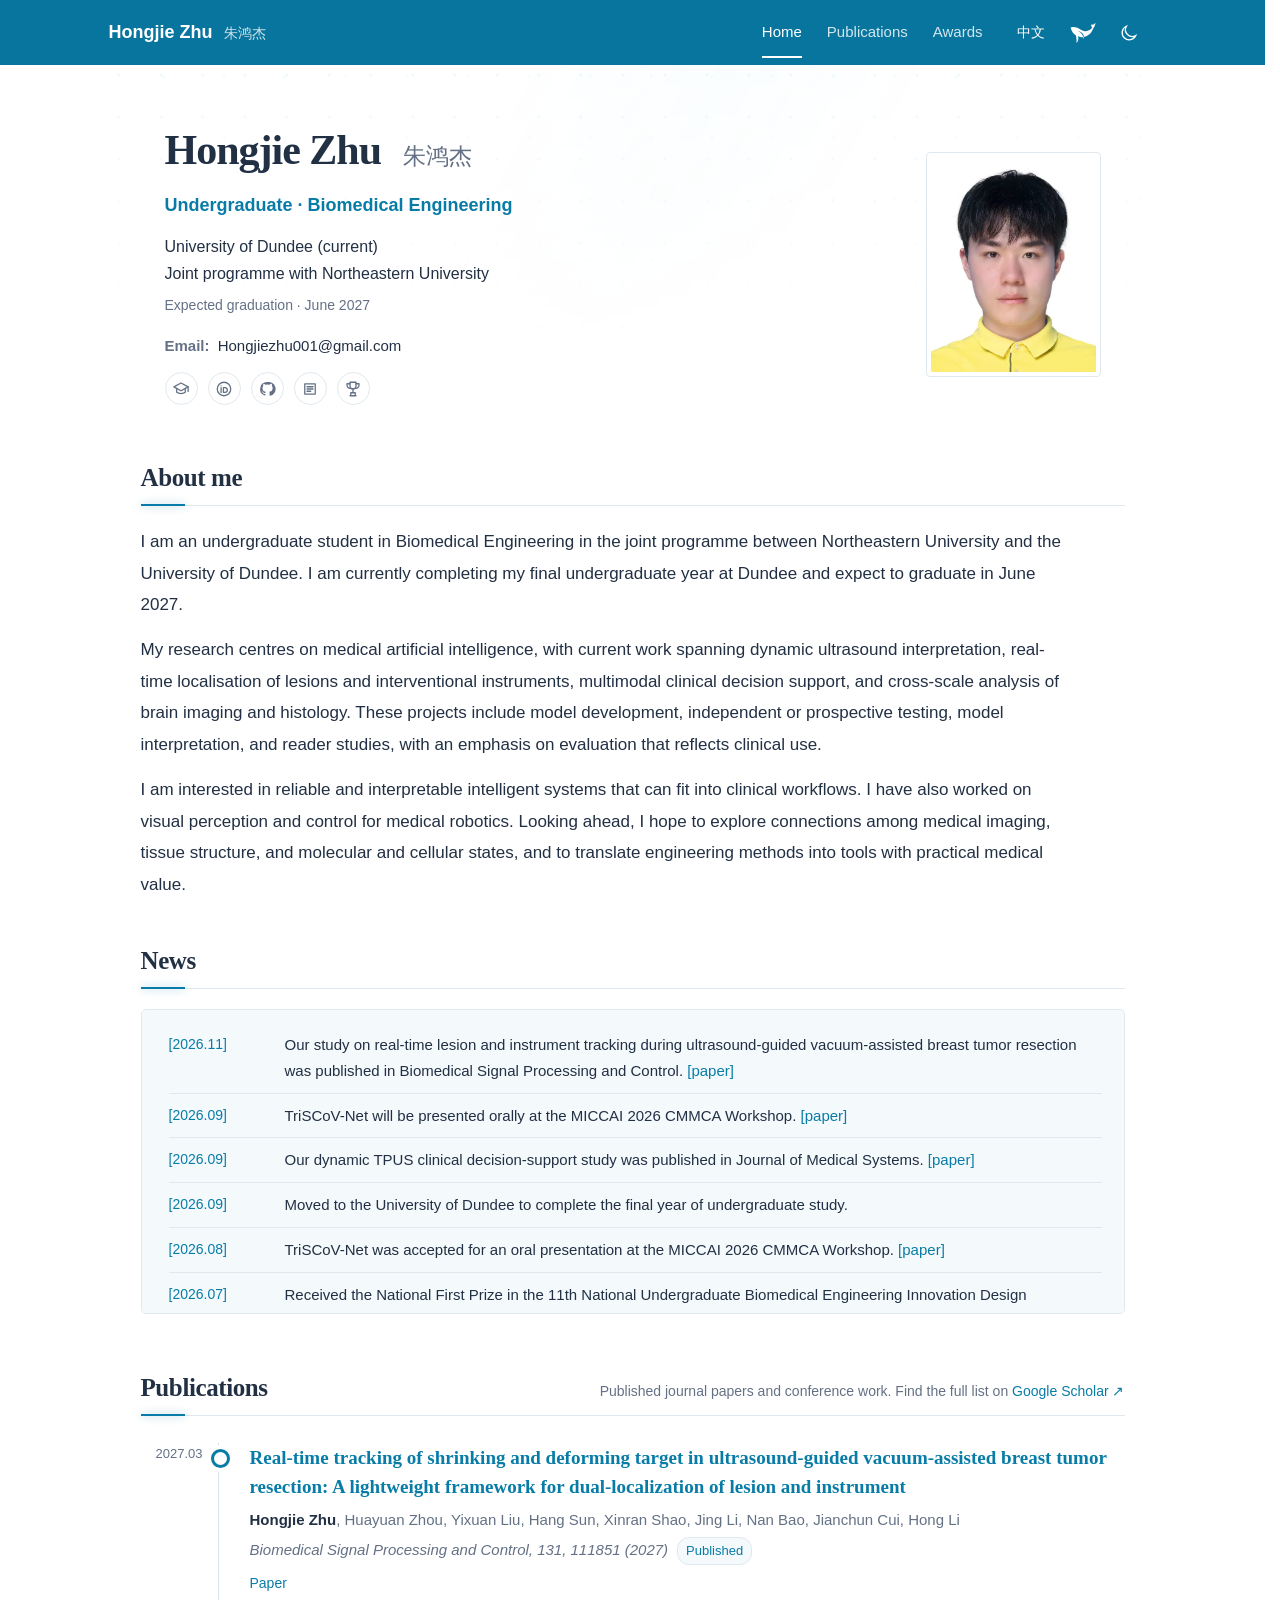
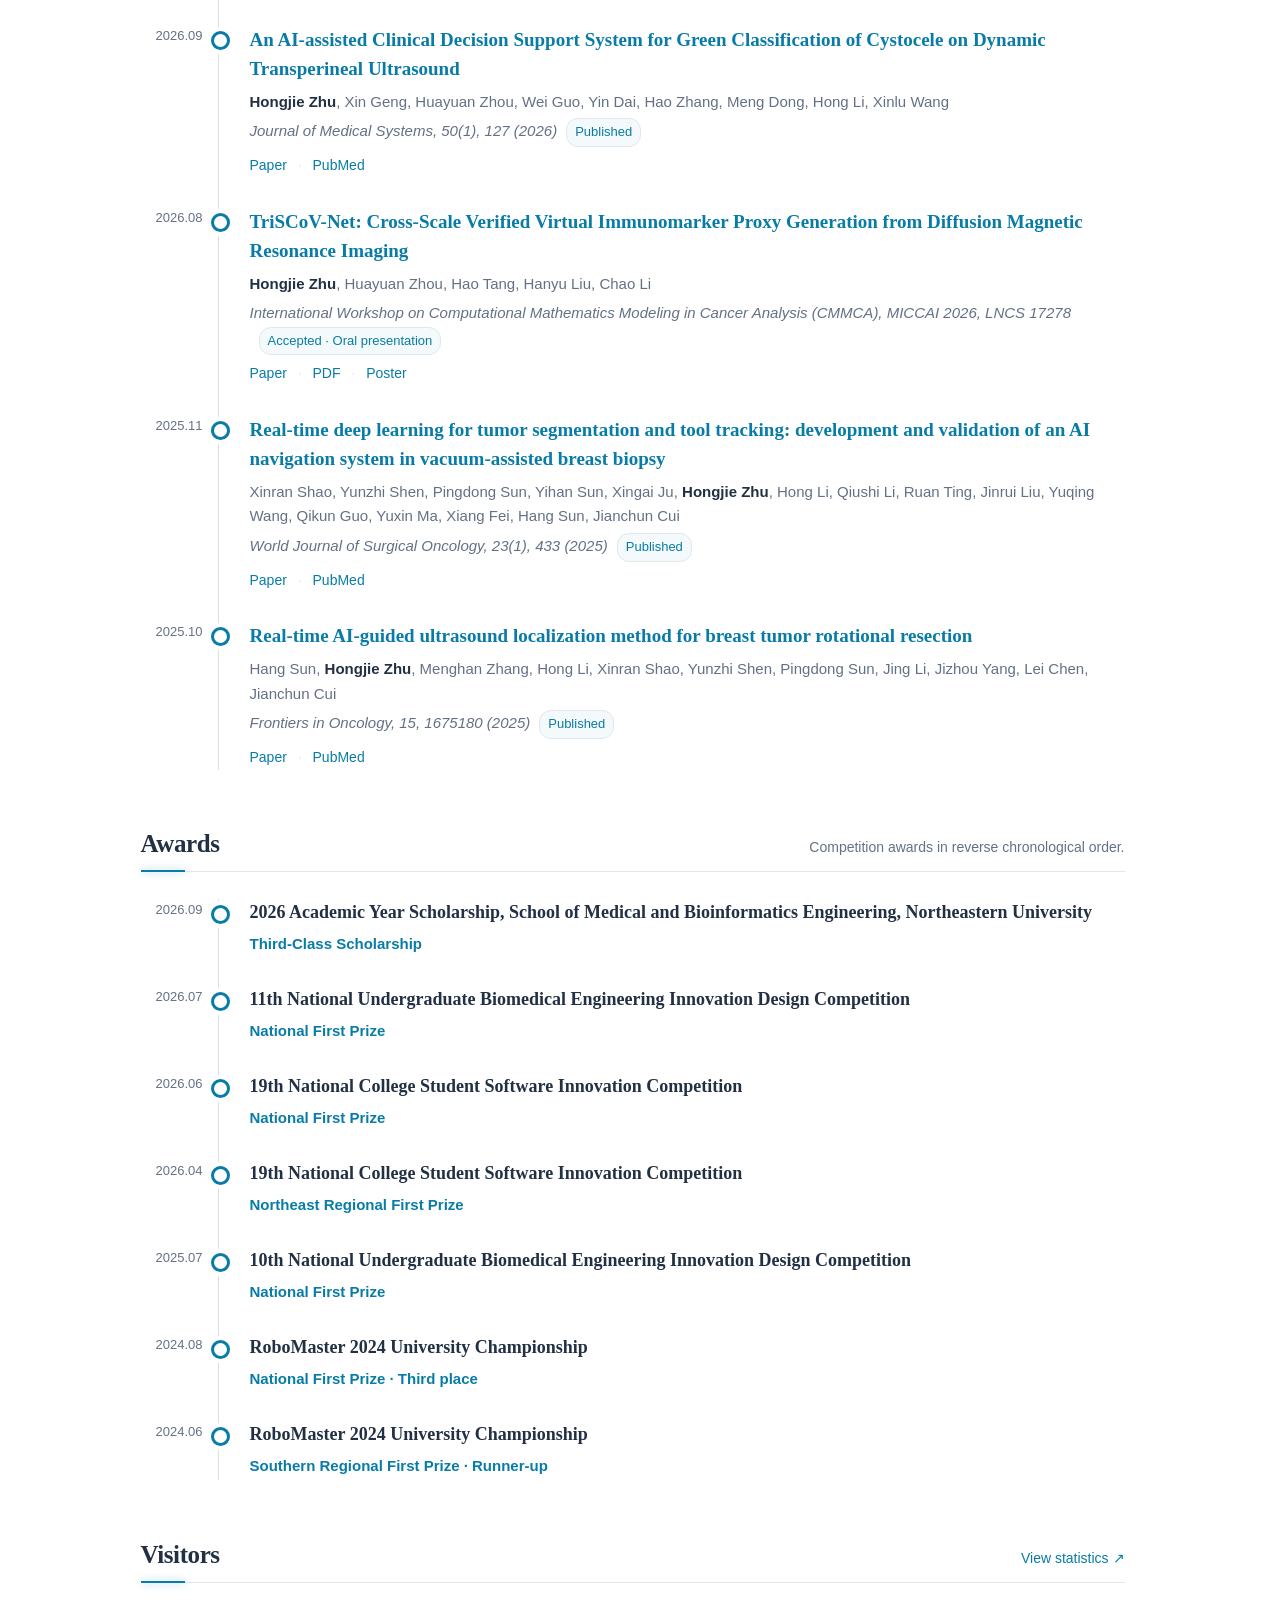
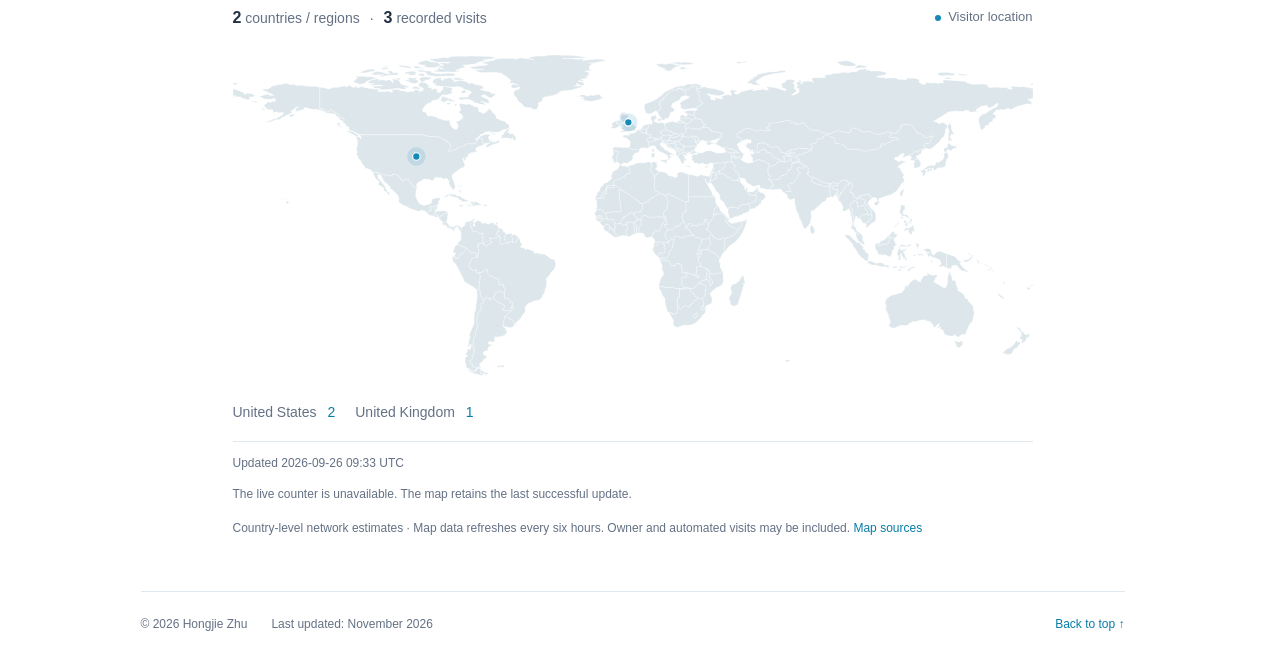
==== commit d18055b9: "Unify BSPC publication wording in bilingual news" ====
--- a/index.html
+++ b/index.html
@@ -1,5 +1,5 @@
 <!DOCTYPE html>
-<html lang="en" data-theme="light"><head><meta charset="utf-8"><meta name="viewport" content="width=device-width,initial-scale=1"><meta name="theme-color" content="#ffffff"><meta name="description" content="Hongjie Zhu's academic homepage: biomedical engineering at Northeastern University and the University of Dundee, with a focus on medical AI and imaging."><title>Hongjie Zhu's Homepage | 朱鸿杰</title><link rel="canonical" href="https://hongjie-zhu.github.io/"><link rel="icon" type="image/svg+xml" href="assets/favicon.svg"><script>(function(){try{var m=localStorage.getItem('hz-theme');document.documentElement.dataset.theme=m||(matchMedia('(prefers-color-scheme: dark)').matches?'dark':'light');}catch(e){}})();</script><link rel="stylesheet" href="styles.css?v=7588e8929e"><script defer src="app.js?v=007b55845a"></script><link rel="alternate" hreflang="en" href="https://hongjie-zhu.github.io/"><link rel="alternate" hreflang="zh-CN" href="https://hongjie-zhu.github.io/zh/"><link rel="alternate" hreflang="x-default" href="https://hongjie-zhu.github.io/"><meta property="og:type" content="website"><meta property="og:site_name" content="Hongjie Zhu · 朱鸿杰"><meta property="og:title" content="Hongjie Zhu's Homepage | 朱鸿杰"><meta property="og:description" content="Hongjie Zhu is a Biomedical Engineering undergraduate in the joint programme between Northeastern University and the University of Dundee, currently studying at Dundee and working on medical AI and medical imaging."><meta property="og:url" content="https://hongjie-zhu.github.io/"><meta property="og:locale" content="en_US"><script type="application/ld+json">{"@context": "https://schema.org", "@type": "ProfilePage", "url": "https://hongjie-zhu.github.io/", "name": "Hongjie Zhu's Homepage | 朱鸿杰", "inLanguage": "en", "mainEntity": {"@type": "Person", "@id": "https://hongjie-zhu.github.io/#hongjie-zhu", "name": "Hongjie Zhu", "alternateName": "朱鸿杰", "url": "https://hongjie-zhu.github.io/", "image": "https://hongjie-zhu.github.io/assets/hongjie-zhu.jpg", "email": "mailto:hongjiezhu001@gmail.com", "sameAs": ["https://github.com/TTTiankun", "https://scholar.google.co.uk/citations?user=rkhNRc4AAAAJ&hl=en", "https://orcid.org/0009-0009-0659-2012", "https://openreview.net/profile?id=~Hongjie_Zhu2"], "description": "Hongjie Zhu is a Biomedical Engineering undergraduate in the joint programme between Northeastern University and the University of Dundee, currently studying at Dundee and working on medical AI and medical imaging.", "affiliation": [{"@type": "CollegeOrUniversity", "name": "University of Dundee"}, {"@type": "CollegeOrUniversity", "name": "Northeastern University"}], "knowsAbout": ["Medical artificial intelligence", "Ultrasound imaging", "Medical imaging"]}}</script><link rel="stylesheet" href="academic.css?v=309079df44"><script defer src="visitor-map.js?v=ad8a6054bc"></script><script defer src="single-page.js?v=20260926c"></script><script>(function(){try{if(!sessionStorage.getItem('hongjie-whale-intro-seen-v1')&&!matchMedia('(prefers-reduced-motion: reduce)').matches)document.documentElement.classList.add('whale-intro-pending')}catch(e){}})();</script><script defer src="intro-whale.js?v=3467a42bf1"></script></head><body id="top" data-single-page="true"><div class="whale-intro" id="whale-intro" aria-hidden="true"><canvas id="whale-canvas" aria-hidden="true"></canvas><button class="intro-skip" id="intro-skip" type="button">Skip</button><div class="intro-brand"><strong>Hongjie Zhu · 朱鸿杰</strong><span>Medical AI · Imaging · Intelligent Systems</span><i aria-hidden="true"></i></div><div class="intro-depth" aria-hidden="true">Deep data · Living intelligence</div></div><a class="skip" href="#main">Skip to content</a><header class="site-header"><div class="header-inner"><a class="site-name" href="#home">Hongjie Zhu <span lang="zh-CN">朱鸿杰</span></a><nav aria-label="Main navigation"><a href="#home" aria-current="location">Home</a><a href="#publications">Publications</a><a href="#awards">Awards</a></nav><div class="preferences"><button id="language-toggle" type="button">中文</button><button class="replay-whale" id="intro-replay" type="button" aria-label="Replay digital whale intro" title="Replay digital whale intro"><svg viewBox="0 0 36 30" aria-hidden="true"><path class="whale-silhouette" fill-rule="evenodd" d="M2 8C6 6 11 8 16 11C22 14.5 27 12 30 8C28.5 7 28.5 5 29 3.7C31 5 32 4 34 1.8C33.8 5 32.5 7.6 31 9.4C28.5 16 23 20 17 20.5C14.5 20.8 12.8 20 11.4 19C12.8 22.8 11.8 26 9.5 28C10.3 24 9.2 20.5 8.8 18C5.5 16.5 3.2 12.8 2 8ZM10.8 12.1C14.6 13.3 18.6 17.3 18.9 23.1C20.1 20.1 18.4 16.1 16.1 14.5C14.3 13.1 12.4 12.3 10.8 12.1Z"/></svg></button><button id="theme-toggle" type="button"><svg aria-hidden="true" viewBox="0 0 24 24"><path class="moon-icon" d="M20.1 15.1A8.2 8.2 0 0 1 8.9 3.9 8.5 8.5 0 1 0 20.1 15.1Z"></path><g class="sun-icon"><circle cx="12" cy="12" r="4"></circle><path d="M12 2v2m0 16v2M2 12h2m16 0h2M5 5l1.5 1.5m11 11L19 19M5 19l1.5-1.5m11-11L19 5"></path></g></svg></button></div></div></header><main class="page" id="main"><section class="nav-section home-content" id="home"><section class="academic-profile"><div class="identity"><h1>Hongjie Zhu <span lang="zh-CN">朱鸿杰</span></h1><p class="identity-role">Undergraduate · Biomedical Engineering</p><p class="identity-affiliation"><a href="https://www.dundee.ac.uk/" target="_blank" rel="noopener noreferrer">University of Dundee</a> (current)<br>Joint programme with <a href="https://www.neu.edu.cn/" target="_blank" rel="noopener noreferrer">Northeastern University</a></p><p class="identity-programme">Expected graduation · June 2027</p><p class="identity-email"><span>Email:</span> Hongjiezhu001@gmail.com</p><div class="profile-icons"><a class="profile-icon" href="https://scholar.google.co.uk/citations?user=rkhNRc4AAAAJ&hl=en" aria-label="Google Scholar" title="Google Scholar" target="_blank" rel="noopener noreferrer"><svg viewBox="0 0 24 24" aria-hidden="true"><path d="M2.5 9.2 12 4l9.5 5.2L12 14.4 2.5 9.2Z"/><path d="M6.3 11.3v5.1c2.9 2.2 8.5 2.2 11.4 0v-5.1M21.5 9.3v6"/></svg></a><a class="profile-icon" href="https://orcid.org/0009-0009-0659-2012" aria-label="ORCID" title="ORCID" target="_blank" rel="noopener noreferrer"><svg viewBox="0 0 24 24" aria-hidden="true"><circle cx="12" cy="12" r="9"/><path d="M8.1 10.2v6.3M8.1 7.7h.01M11.2 10.2h2.1a3.15 3.15 0 0 1 0 6.3h-2.1v-6.3Z"/></svg></a><a class="profile-icon" href="https://github.com/TTTiankun" aria-label="GitHub" title="GitHub" target="_blank" rel="noopener noreferrer"><svg viewBox="0 0 24 24" aria-hidden="true"><path d="M12 2.8a9.2 9.2 0 0 0-2.9 17.9c.5.1.7-.2.7-.5v-1.8c-2.8.6-3.4-1.2-3.4-1.2-.5-1.2-1.1-1.5-1.1-1.5-.9-.6.1-.6.1-.6 1 0 1.6 1.1 1.6 1.1.9 1.6 2.4 1.1 2.9.9.1-.7.4-1.1.7-1.4-2.3-.3-4.6-1.1-4.6-5.1 0-1.1.4-2.1 1.1-2.8-.1-.3-.5-1.3.1-2.7 0 0 .9-.3 2.9 1.1a10 10 0 0 1 5.3 0c2-1.4 2.9-1.1 2.9-1.1.6 1.4.2 2.4.1 2.7.7.8 1.1 1.7 1.1 2.8 0 4-2.4 4.8-4.7 5.1.4.3.7 1 .7 1.9v3c0 .3.2.6.7.5A9.2 9.2 0 0 0 12 2.8Z"/></svg></a><a class="profile-icon" href="https://openreview.net/profile?id=~Hongjie_Zhu2" aria-label="OpenReview" title="OpenReview" target="_blank" rel="noopener noreferrer"><svg viewBox="0 0 24 24" aria-hidden="true"><path d="M5 5.3h14v13.4H5z"/><path d="M8 9h8M8 12h8M8 15h5"/></svg></a><a class="profile-icon" href="#awards" aria-label="Awards" title="Awards"><svg viewBox="0 0 24 24" aria-hidden="true"><path d="M8 3h8v5a4 4 0 0 1-8 0V3Z"/><path d="M8 5H4v2a4 4 0 0 0 4.5 4M16 5h4v2a4 4 0 0 1-4.5 4M12 12v5M8 21h8M9 17h6v4H9z"/></svg></a></div></div><figure class="identity-photo"><img class="portrait" src="assets/hongjie-zhu.jpg" width="1102" height="1417" alt="Hongjie Zhu / 朱鸿杰" fetchpriority="high"></figure></section><section class="section biography-section"><h2>About me</h2><p>I am an undergraduate student in Biomedical Engineering in the joint programme between Northeastern University and the University of Dundee. I am currently completing my final undergraduate year at Dundee and expect to graduate in June 2027.</p><p>My research centres on medical artificial intelligence, with current work spanning dynamic ultrasound interpretation, real-time localisation of lesions and interventional instruments, multimodal clinical decision support, and cross-scale analysis of brain imaging and histology. These projects include model development, independent or prospective testing, model interpretation, and reader studies, with an emphasis on evaluation that reflects clinical use.</p><p>I am interested in reliable and interpretable intelligent systems that can fit into clinical workflows. I have also worked on visual perception and control for medical robotics. Looking ahead, I hope to explore connections among medical imaging, tissue structure, and molecular and cellular states, and to translate engineering methods into tools with practical medical value.</p></section><section class="section news-section"><h2>News</h2><div class="news-scroll" tabindex="0" aria-label="News archive"><ul><li><time datetime="2026.11">[2026.11]</time><p>Our study on real-time lesion and instrument tracking during ultrasound-guided vacuum-assisted breast tumor resection was published online in Biomedical Signal Processing and Control. <a href="https://www.sciencedirect.com/science/article/pii/S1746809426024092" target="_blank" rel="noopener noreferrer">[paper]</a></p></li><li><time datetime="2026.09">[2026.09]</time><p>TriSCoV-Net will be presented orally at the MICCAI 2026 CMMCA Workshop. <a href="https://papers.miccai.org/miccai-2026-sat/CMMCA_010.html" target="_blank" rel="noopener noreferrer">[paper]</a></p></li><li><time datetime="2026.09">[2026.09]</time><p>Our dynamic TPUS clinical decision-support study was published in Journal of Medical Systems. <a href="https://doi.org/10.1007/s10916-026-02453-7" target="_blank" rel="noopener noreferrer">[paper]</a></p></li><li><time datetime="2026.09">[2026.09]</time><p>Moved to the University of Dundee to complete the final year of undergraduate study.</p></li><li><time datetime="2026.08">[2026.08]</time><p>TriSCoV-Net was accepted for an oral presentation at the MICCAI 2026 CMMCA Workshop. <a href="https://papers.miccai.org/miccai-2026-sat/CMMCA_010.html" target="_blank" rel="noopener noreferrer">[paper]</a></p></li><li><time datetime="2026.07">[2026.07]</time><p>Received the National First Prize in the 11th National Undergraduate Biomedical Engineering Innovation Design Competition.</p></li><li><time datetime="2026.06">[2026.06]</time><p>Received the National First Prize in the 19th National College Student Software Innovation Competition.</p></li><li><time datetime="2026.04">[2026.04]</time><p>Received the Northeast Regional First Prize in the 19th National College Student Software Innovation Competition.</p></li><li><time datetime="2025.11">[2025.11]</time><p>Our AI navigation study was published in World Journal of Surgical Oncology. <a href="https://doi.org/10.1186/s12957-025-04087-4" target="_blank" rel="noopener noreferrer">[paper]</a></p></li><li><time datetime="2025.10">[2025.10]</time><p>Our real-time ultrasound localization study was published in Frontiers in Oncology. <a href="https://doi.org/10.3389/fonc.2025.1675180" target="_blank" rel="noopener noreferrer">[paper]</a></p></li><li><time datetime="2025.07">[2025.07]</time><p>Received the National First Prize in the 10th National Undergraduate Biomedical Engineering Innovation Design Competition.</p></li><li><time datetime="2024.08">[2024.08]</time><p>Received the National First Prize (third place) in the RoboMaster 2024 University Championship.</p></li><li><time datetime="2024.06">[2024.06]</time><p>Received the Southern Regional First Prize (runner-up) in the RoboMaster 2024 University Championship.</p></li><li><time datetime="2023.08">[2023.08]</time><p>Joined Northeastern University to study Biomedical Engineering.</p></li></ul></div></section></section><section class="nav-section section timeline-section" id="publications"><div class="section-title"><h2>Publications</h2><p>Published journal papers and conference work. Find the full list on <a href="https://scholar.google.co.uk/citations?user=rkhNRc4AAAAJ&hl=en" target="_blank" rel="noopener noreferrer">Google Scholar ↗</a></p></div><ol class="academic-timeline"><li><time datetime="2027.03">2027.03</time><article><h3>Real-time tracking of shrinking and deforming target in ultrasound-guided vacuum-assisted breast tumor resection: A lightweight framework for dual-localization of lesion and instrument</h3><p class="timeline-authors"><strong>Hongjie Zhu</strong>, Huayuan Zhou, Yixuan Liu, Hang Sun, Xinran Shao, Jing Li, Nan Bao, Jianchun Cui, Hong Li</p><p class="timeline-venue"><em>Biomedical Signal Processing and Control, 131, 111851 (2027)</em><span class="timeline-status">Published</span></p><div class="timeline-links"><a href="https://www.sciencedirect.com/science/article/pii/S1746809426024092" target="_blank" rel="noopener noreferrer">Paper</a></div></article></li><li><time datetime="2026.09">2026.09</time><article><h3>An AI-assisted Clinical Decision Support System for Green Classification of Cystocele on Dynamic Transperineal Ultrasound</h3><p class="timeline-authors"><strong>Hongjie Zhu</strong>, Xin Geng, Huayuan Zhou, Wei Guo, Yin Dai, Hao Zhang, Meng Dong, Hong Li, Xinlu Wang</p><p class="timeline-venue"><em>Journal of Medical Systems, 50(1), 127 (2026)</em><span class="timeline-status">Published</span></p><div class="timeline-links"><a href="https://doi.org/10.1007/s10916-026-02453-7" target="_blank" rel="noopener noreferrer">Paper</a><span aria-hidden="true"> · </span><a href="https://pubmed.ncbi.nlm.nih.gov/42678584/" target="_blank" rel="noopener noreferrer">PubMed</a></div></article></li><li><time datetime="2026.08">2026.08</time><article><h3>TriSCoV-Net: Cross-Scale Verified Virtual Immunomarker Proxy Generation from Diffusion Magnetic Resonance Imaging</h3><p class="timeline-authors"><strong>Hongjie Zhu</strong>, Huayuan Zhou, Hao Tang, Hanyu Liu, Chao Li</p><p class="timeline-venue"><em>International Workshop on Computational Mathematics Modeling in Cancer Analysis (CMMCA), MICCAI 2026, LNCS 17278</em><span class="timeline-status">Accepted · Oral presentation</span></p><div class="timeline-links"><a href="https://papers.miccai.org/miccai-2026-sat/CMMCA_010.html" target="_blank" rel="noopener noreferrer">Paper</a><span aria-hidden="true"> · </span><a href="https://papers.miccai.org/miccai-2026-sat/paper/CMMCA2026_010.pdf" target="_blank" rel="noopener noreferrer">PDF</a><span aria-hidden="true"> · </span><a href="https://cmmca.github.io/CMMCA2026/poster/10-ID-10_TriSCoV-Net%20Cross-Scale%20Verified%20Virtual%20Immunomarker%20Proxy%20Generation%20from%20Diffusion%20Magnetic%20Resonance%20Imaging.pdf" target="_blank" rel="noopener noreferrer">Poster</a></div></article></li><li><time datetime="2025.11">2025.11</time><article><h3>Real-time deep learning for tumor segmentation and tool tracking: development and validation of an AI navigation system in vacuum-assisted breast biopsy</h3><p class="timeline-authors">Xinran Shao, Yunzhi Shen, Pingdong Sun, Yihan Sun, Xingai Ju, <strong>Hongjie Zhu</strong>, Hong Li, Qiushi Li, Ruan Ting, Jinrui Liu, Yuqing Wang, Qikun Guo, Yuxin Ma, Xiang Fei, Hang Sun, Jianchun Cui</p><p class="timeline-venue"><em>World Journal of Surgical Oncology, 23(1), 433 (2025)</em><span class="timeline-status">Published</span></p><div class="timeline-links"><a href="https://doi.org/10.1186/s12957-025-04087-4" target="_blank" rel="noopener noreferrer">Paper</a><span aria-hidden="true"> · </span><a href="https://pubmed.ncbi.nlm.nih.gov/41225484/" target="_blank" rel="noopener noreferrer">PubMed</a></div></article></li><li><time datetime="2025.10">2025.10</time><article><h3>Real-time AI-guided ultrasound localization method for breast tumor rotational resection</h3><p class="timeline-authors">Hang Sun, <strong>Hongjie Zhu</strong>, Menghan Zhang, Hong Li, Xinran Shao, Yunzhi Shen, Pingdong Sun, Jing Li, Jizhou Yang, Lei Chen, Jianchun Cui</p><p class="timeline-venue"><em>Frontiers in Oncology, 15, 1675180 (2025)</em><span class="timeline-status">Published</span></p><div class="timeline-links"><a href="https://doi.org/10.3389/fonc.2025.1675180" target="_blank" rel="noopener noreferrer">Paper</a><span aria-hidden="true"> · </span><a href="https://pubmed.ncbi.nlm.nih.gov/41211448/" target="_blank" rel="noopener noreferrer">PubMed</a></div></article></li></ol></section><section class="nav-section section timeline-section" id="awards"><div class="section-title"><h2>Awards</h2><p>Competition awards in reverse chronological order.</p></div><ol class="academic-timeline award-timeline"><li><time datetime="2026.09">2026.09</time><article><h3>2026 Academic Year Scholarship, School of Medical and Bioinformatics Engineering, Northeastern University</h3><p class="timeline-venue">Third-Class Scholarship</p></article></li><li><time datetime="2026.07">2026.07</time><article><h3>11th National Undergraduate Biomedical Engineering Innovation Design Competition</h3><p class="timeline-venue">National First Prize</p></article></li><li><time datetime="2026.06">2026.06</time><article><h3>19th National College Student Software Innovation Competition</h3><p class="timeline-venue">National First Prize</p></article></li><li><time datetime="2026.04">2026.04</time><article><h3>19th National College Student Software Innovation Competition</h3><p class="timeline-venue">Northeast Regional First Prize</p></article></li><li><time datetime="2025.07">2025.07</time><article><h3>10th National Undergraduate Biomedical Engineering Innovation Design Competition</h3><p class="timeline-venue">National First Prize</p></article></li><li><time datetime="2024.08">2024.08</time><article><h3>RoboMaster 2024 University Championship</h3><p class="timeline-venue">National First Prize · Third place</p></article></li><li><time datetime="2024.06">2024.06</time><article><h3>RoboMaster 2024 University Championship</h3><p class="timeline-venue">Southern Regional First Prize · Runner-up</p></article></li></ol></section><section aria-labelledby="visitors-title" class="section visitors-section" id="visitors"><div class="section-title"><h2 id="visitors-title">Visitors</h2><a href="https://info.flagcounter.com/6R7o" rel="noopener noreferrer" target="_blank">View statistics ↗</a></div>
+<html lang="en" data-theme="light"><head><meta charset="utf-8"><meta name="viewport" content="width=device-width,initial-scale=1"><meta name="theme-color" content="#ffffff"><meta name="description" content="Hongjie Zhu's academic homepage: biomedical engineering at Northeastern University and the University of Dundee, with a focus on medical AI and imaging."><title>Hongjie Zhu's Homepage | 朱鸿杰</title><link rel="canonical" href="https://hongjie-zhu.github.io/"><link rel="icon" type="image/svg+xml" href="assets/favicon.svg"><script>(function(){try{var m=localStorage.getItem('hz-theme');document.documentElement.dataset.theme=m||(matchMedia('(prefers-color-scheme: dark)').matches?'dark':'light');}catch(e){}})();</script><link rel="stylesheet" href="styles.css?v=7588e8929e"><script defer src="app.js?v=007b55845a"></script><link rel="alternate" hreflang="en" href="https://hongjie-zhu.github.io/"><link rel="alternate" hreflang="zh-CN" href="https://hongjie-zhu.github.io/zh/"><link rel="alternate" hreflang="x-default" href="https://hongjie-zhu.github.io/"><meta property="og:type" content="website"><meta property="og:site_name" content="Hongjie Zhu · 朱鸿杰"><meta property="og:title" content="Hongjie Zhu's Homepage | 朱鸿杰"><meta property="og:description" content="Hongjie Zhu is a Biomedical Engineering undergraduate in the joint programme between Northeastern University and the University of Dundee, currently studying at Dundee and working on medical AI and medical imaging."><meta property="og:url" content="https://hongjie-zhu.github.io/"><meta property="og:locale" content="en_US"><script type="application/ld+json">{"@context": "https://schema.org", "@type": "ProfilePage", "url": "https://hongjie-zhu.github.io/", "name": "Hongjie Zhu's Homepage | 朱鸿杰", "inLanguage": "en", "mainEntity": {"@type": "Person", "@id": "https://hongjie-zhu.github.io/#hongjie-zhu", "name": "Hongjie Zhu", "alternateName": "朱鸿杰", "url": "https://hongjie-zhu.github.io/", "image": "https://hongjie-zhu.github.io/assets/hongjie-zhu.jpg", "email": "mailto:hongjiezhu001@gmail.com", "sameAs": ["https://github.com/TTTiankun", "https://scholar.google.co.uk/citations?user=rkhNRc4AAAAJ&hl=en", "https://orcid.org/0009-0009-0659-2012", "https://openreview.net/profile?id=~Hongjie_Zhu2"], "description": "Hongjie Zhu is a Biomedical Engineering undergraduate in the joint programme between Northeastern University and the University of Dundee, currently studying at Dundee and working on medical AI and medical imaging.", "affiliation": [{"@type": "CollegeOrUniversity", "name": "University of Dundee"}, {"@type": "CollegeOrUniversity", "name": "Northeastern University"}], "knowsAbout": ["Medical artificial intelligence", "Ultrasound imaging", "Medical imaging"]}}</script><link rel="stylesheet" href="academic.css?v=309079df44"><script defer src="visitor-map.js?v=ad8a6054bc"></script><script defer src="single-page.js?v=20260926c"></script><script>(function(){try{if(!sessionStorage.getItem('hongjie-whale-intro-seen-v1')&&!matchMedia('(prefers-reduced-motion: reduce)').matches)document.documentElement.classList.add('whale-intro-pending')}catch(e){}})();</script><script defer src="intro-whale.js?v=3467a42bf1"></script></head><body id="top" data-single-page="true"><div class="whale-intro" id="whale-intro" aria-hidden="true"><canvas id="whale-canvas" aria-hidden="true"></canvas><button class="intro-skip" id="intro-skip" type="button">Skip</button><div class="intro-brand"><strong>Hongjie Zhu · 朱鸿杰</strong><span>Medical AI · Imaging · Intelligent Systems</span><i aria-hidden="true"></i></div><div class="intro-depth" aria-hidden="true">Deep data · Living intelligence</div></div><a class="skip" href="#main">Skip to content</a><header class="site-header"><div class="header-inner"><a class="site-name" href="#home">Hongjie Zhu <span lang="zh-CN">朱鸿杰</span></a><nav aria-label="Main navigation"><a href="#home" aria-current="location">Home</a><a href="#publications">Publications</a><a href="#awards">Awards</a></nav><div class="preferences"><button id="language-toggle" type="button">中文</button><button class="replay-whale" id="intro-replay" type="button" aria-label="Replay digital whale intro" title="Replay digital whale intro"><svg viewBox="0 0 36 30" aria-hidden="true"><path class="whale-silhouette" fill-rule="evenodd" d="M2 8C6 6 11 8 16 11C22 14.5 27 12 30 8C28.5 7 28.5 5 29 3.7C31 5 32 4 34 1.8C33.8 5 32.5 7.6 31 9.4C28.5 16 23 20 17 20.5C14.5 20.8 12.8 20 11.4 19C12.8 22.8 11.8 26 9.5 28C10.3 24 9.2 20.5 8.8 18C5.5 16.5 3.2 12.8 2 8ZM10.8 12.1C14.6 13.3 18.6 17.3 18.9 23.1C20.1 20.1 18.4 16.1 16.1 14.5C14.3 13.1 12.4 12.3 10.8 12.1Z"/></svg></button><button id="theme-toggle" type="button"><svg aria-hidden="true" viewBox="0 0 24 24"><path class="moon-icon" d="M20.1 15.1A8.2 8.2 0 0 1 8.9 3.9 8.5 8.5 0 1 0 20.1 15.1Z"></path><g class="sun-icon"><circle cx="12" cy="12" r="4"></circle><path d="M12 2v2m0 16v2M2 12h2m16 0h2M5 5l1.5 1.5m11 11L19 19M5 19l1.5-1.5m11-11L19 5"></path></g></svg></button></div></div></header><main class="page" id="main"><section class="nav-section home-content" id="home"><section class="academic-profile"><div class="identity"><h1>Hongjie Zhu <span lang="zh-CN">朱鸿杰</span></h1><p class="identity-role">Undergraduate · Biomedical Engineering</p><p class="identity-affiliation"><a href="https://www.dundee.ac.uk/" target="_blank" rel="noopener noreferrer">University of Dundee</a> (current)<br>Joint programme with <a href="https://www.neu.edu.cn/" target="_blank" rel="noopener noreferrer">Northeastern University</a></p><p class="identity-programme">Expected graduation · June 2027</p><p class="identity-email"><span>Email:</span> Hongjiezhu001@gmail.com</p><div class="profile-icons"><a class="profile-icon" href="https://scholar.google.co.uk/citations?user=rkhNRc4AAAAJ&hl=en" aria-label="Google Scholar" title="Google Scholar" target="_blank" rel="noopener noreferrer"><svg viewBox="0 0 24 24" aria-hidden="true"><path d="M2.5 9.2 12 4l9.5 5.2L12 14.4 2.5 9.2Z"/><path d="M6.3 11.3v5.1c2.9 2.2 8.5 2.2 11.4 0v-5.1M21.5 9.3v6"/></svg></a><a class="profile-icon" href="https://orcid.org/0009-0009-0659-2012" aria-label="ORCID" title="ORCID" target="_blank" rel="noopener noreferrer"><svg viewBox="0 0 24 24" aria-hidden="true"><circle cx="12" cy="12" r="9"/><path d="M8.1 10.2v6.3M8.1 7.7h.01M11.2 10.2h2.1a3.15 3.15 0 0 1 0 6.3h-2.1v-6.3Z"/></svg></a><a class="profile-icon" href="https://github.com/TTTiankun" aria-label="GitHub" title="GitHub" target="_blank" rel="noopener noreferrer"><svg viewBox="0 0 24 24" aria-hidden="true"><path d="M12 2.8a9.2 9.2 0 0 0-2.9 17.9c.5.1.7-.2.7-.5v-1.8c-2.8.6-3.4-1.2-3.4-1.2-.5-1.2-1.1-1.5-1.1-1.5-.9-.6.1-.6.1-.6 1 0 1.6 1.1 1.6 1.1.9 1.6 2.4 1.1 2.9.9.1-.7.4-1.1.7-1.4-2.3-.3-4.6-1.1-4.6-5.1 0-1.1.4-2.1 1.1-2.8-.1-.3-.5-1.3.1-2.7 0 0 .9-.3 2.9 1.1a10 10 0 0 1 5.3 0c2-1.4 2.9-1.1 2.9-1.1.6 1.4.2 2.4.1 2.7.7.8 1.1 1.7 1.1 2.8 0 4-2.4 4.8-4.7 5.1.4.3.7 1 .7 1.9v3c0 .3.2.6.7.5A9.2 9.2 0 0 0 12 2.8Z"/></svg></a><a class="profile-icon" href="https://openreview.net/profile?id=~Hongjie_Zhu2" aria-label="OpenReview" title="OpenReview" target="_blank" rel="noopener noreferrer"><svg viewBox="0 0 24 24" aria-hidden="true"><path d="M5 5.3h14v13.4H5z"/><path d="M8 9h8M8 12h8M8 15h5"/></svg></a><a class="profile-icon" href="#awards" aria-label="Awards" title="Awards"><svg viewBox="0 0 24 24" aria-hidden="true"><path d="M8 3h8v5a4 4 0 0 1-8 0V3Z"/><path d="M8 5H4v2a4 4 0 0 0 4.5 4M16 5h4v2a4 4 0 0 1-4.5 4M12 12v5M8 21h8M9 17h6v4H9z"/></svg></a></div></div><figure class="identity-photo"><img class="portrait" src="assets/hongjie-zhu.jpg" width="1102" height="1417" alt="Hongjie Zhu / 朱鸿杰" fetchpriority="high"></figure></section><section class="section biography-section"><h2>About me</h2><p>I am an undergraduate student in Biomedical Engineering in the joint programme between Northeastern University and the University of Dundee. I am currently completing my final undergraduate year at Dundee and expect to graduate in June 2027.</p><p>My research centres on medical artificial intelligence, with current work spanning dynamic ultrasound interpretation, real-time localisation of lesions and interventional instruments, multimodal clinical decision support, and cross-scale analysis of brain imaging and histology. These projects include model development, independent or prospective testing, model interpretation, and reader studies, with an emphasis on evaluation that reflects clinical use.</p><p>I am interested in reliable and interpretable intelligent systems that can fit into clinical workflows. I have also worked on visual perception and control for medical robotics. Looking ahead, I hope to explore connections among medical imaging, tissue structure, and molecular and cellular states, and to translate engineering methods into tools with practical medical value.</p></section><section class="section news-section"><h2>News</h2><div class="news-scroll" tabindex="0" aria-label="News archive"><ul><li><time datetime="2026.11">[2026.11]</time><p>Our study on real-time lesion and instrument tracking during ultrasound-guided vacuum-assisted breast tumor resection was published in Biomedical Signal Processing and Control. <a href="https://www.sciencedirect.com/science/article/pii/S1746809426024092" target="_blank" rel="noopener noreferrer">[paper]</a></p></li><li><time datetime="2026.09">[2026.09]</time><p>TriSCoV-Net will be presented orally at the MICCAI 2026 CMMCA Workshop. <a href="https://papers.miccai.org/miccai-2026-sat/CMMCA_010.html" target="_blank" rel="noopener noreferrer">[paper]</a></p></li><li><time datetime="2026.09">[2026.09]</time><p>Our dynamic TPUS clinical decision-support study was published in Journal of Medical Systems. <a href="https://doi.org/10.1007/s10916-026-02453-7" target="_blank" rel="noopener noreferrer">[paper]</a></p></li><li><time datetime="2026.09">[2026.09]</time><p>Moved to the University of Dundee to complete the final year of undergraduate study.</p></li><li><time datetime="2026.08">[2026.08]</time><p>TriSCoV-Net was accepted for an oral presentation at the MICCAI 2026 CMMCA Workshop. <a href="https://papers.miccai.org/miccai-2026-sat/CMMCA_010.html" target="_blank" rel="noopener noreferrer">[paper]</a></p></li><li><time datetime="2026.07">[2026.07]</time><p>Received the National First Prize in the 11th National Undergraduate Biomedical Engineering Innovation Design Competition.</p></li><li><time datetime="2026.06">[2026.06]</time><p>Received the National First Prize in the 19th National College Student Software Innovation Competition.</p></li><li><time datetime="2026.04">[2026.04]</time><p>Received the Northeast Regional First Prize in the 19th National College Student Software Innovation Competition.</p></li><li><time datetime="2025.11">[2025.11]</time><p>Our AI navigation study was published in World Journal of Surgical Oncology. <a href="https://doi.org/10.1186/s12957-025-04087-4" target="_blank" rel="noopener noreferrer">[paper]</a></p></li><li><time datetime="2025.10">[2025.10]</time><p>Our real-time ultrasound localization study was published in Frontiers in Oncology. <a href="https://doi.org/10.3389/fonc.2025.1675180" target="_blank" rel="noopener noreferrer">[paper]</a></p></li><li><time datetime="2025.07">[2025.07]</time><p>Received the National First Prize in the 10th National Undergraduate Biomedical Engineering Innovation Design Competition.</p></li><li><time datetime="2024.08">[2024.08]</time><p>Received the National First Prize (third place) in the RoboMaster 2024 University Championship.</p></li><li><time datetime="2024.06">[2024.06]</time><p>Received the Southern Regional First Prize (runner-up) in the RoboMaster 2024 University Championship.</p></li><li><time datetime="2023.08">[2023.08]</time><p>Joined Northeastern University to study Biomedical Engineering.</p></li></ul></div></section></section><section class="nav-section section timeline-section" id="publications"><div class="section-title"><h2>Publications</h2><p>Published journal papers and conference work. Find the full list on <a href="https://scholar.google.co.uk/citations?user=rkhNRc4AAAAJ&hl=en" target="_blank" rel="noopener noreferrer">Google Scholar ↗</a></p></div><ol class="academic-timeline"><li><time datetime="2027.03">2027.03</time><article><h3>Real-time tracking of shrinking and deforming target in ultrasound-guided vacuum-assisted breast tumor resection: A lightweight framework for dual-localization of lesion and instrument</h3><p class="timeline-authors"><strong>Hongjie Zhu</strong>, Huayuan Zhou, Yixuan Liu, Hang Sun, Xinran Shao, Jing Li, Nan Bao, Jianchun Cui, Hong Li</p><p class="timeline-venue"><em>Biomedical Signal Processing and Control, 131, 111851 (2027)</em><span class="timeline-status">Published</span></p><div class="timeline-links"><a href="https://www.sciencedirect.com/science/article/pii/S1746809426024092" target="_blank" rel="noopener noreferrer">Paper</a></div></article></li><li><time datetime="2026.09">2026.09</time><article><h3>An AI-assisted Clinical Decision Support System for Green Classification of Cystocele on Dynamic Transperineal Ultrasound</h3><p class="timeline-authors"><strong>Hongjie Zhu</strong>, Xin Geng, Huayuan Zhou, Wei Guo, Yin Dai, Hao Zhang, Meng Dong, Hong Li, Xinlu Wang</p><p class="timeline-venue"><em>Journal of Medical Systems, 50(1), 127 (2026)</em><span class="timeline-status">Published</span></p><div class="timeline-links"><a href="https://doi.org/10.1007/s10916-026-02453-7" target="_blank" rel="noopener noreferrer">Paper</a><span aria-hidden="true"> · </span><a href="https://pubmed.ncbi.nlm.nih.gov/42678584/" target="_blank" rel="noopener noreferrer">PubMed</a></div></article></li><li><time datetime="2026.08">2026.08</time><article><h3>TriSCoV-Net: Cross-Scale Verified Virtual Immunomarker Proxy Generation from Diffusion Magnetic Resonance Imaging</h3><p class="timeline-authors"><strong>Hongjie Zhu</strong>, Huayuan Zhou, Hao Tang, Hanyu Liu, Chao Li</p><p class="timeline-venue"><em>International Workshop on Computational Mathematics Modeling in Cancer Analysis (CMMCA), MICCAI 2026, LNCS 17278</em><span class="timeline-status">Accepted · Oral presentation</span></p><div class="timeline-links"><a href="https://papers.miccai.org/miccai-2026-sat/CMMCA_010.html" target="_blank" rel="noopener noreferrer">Paper</a><span aria-hidden="true"> · </span><a href="https://papers.miccai.org/miccai-2026-sat/paper/CMMCA2026_010.pdf" target="_blank" rel="noopener noreferrer">PDF</a><span aria-hidden="true"> · </span><a href="https://cmmca.github.io/CMMCA2026/poster/10-ID-10_TriSCoV-Net%20Cross-Scale%20Verified%20Virtual%20Immunomarker%20Proxy%20Generation%20from%20Diffusion%20Magnetic%20Resonance%20Imaging.pdf" target="_blank" rel="noopener noreferrer">Poster</a></div></article></li><li><time datetime="2025.11">2025.11</time><article><h3>Real-time deep learning for tumor segmentation and tool tracking: development and validation of an AI navigation system in vacuum-assisted breast biopsy</h3><p class="timeline-authors">Xinran Shao, Yunzhi Shen, Pingdong Sun, Yihan Sun, Xingai Ju, <strong>Hongjie Zhu</strong>, Hong Li, Qiushi Li, Ruan Ting, Jinrui Liu, Yuqing Wang, Qikun Guo, Yuxin Ma, Xiang Fei, Hang Sun, Jianchun Cui</p><p class="timeline-venue"><em>World Journal of Surgical Oncology, 23(1), 433 (2025)</em><span class="timeline-status">Published</span></p><div class="timeline-links"><a href="https://doi.org/10.1186/s12957-025-04087-4" target="_blank" rel="noopener noreferrer">Paper</a><span aria-hidden="true"> · </span><a href="https://pubmed.ncbi.nlm.nih.gov/41225484/" target="_blank" rel="noopener noreferrer">PubMed</a></div></article></li><li><time datetime="2025.10">2025.10</time><article><h3>Real-time AI-guided ultrasound localization method for breast tumor rotational resection</h3><p class="timeline-authors">Hang Sun, <strong>Hongjie Zhu</strong>, Menghan Zhang, Hong Li, Xinran Shao, Yunzhi Shen, Pingdong Sun, Jing Li, Jizhou Yang, Lei Chen, Jianchun Cui</p><p class="timeline-venue"><em>Frontiers in Oncology, 15, 1675180 (2025)</em><span class="timeline-status">Published</span></p><div class="timeline-links"><a href="https://doi.org/10.3389/fonc.2025.1675180" target="_blank" rel="noopener noreferrer">Paper</a><span aria-hidden="true"> · </span><a href="https://pubmed.ncbi.nlm.nih.gov/41211448/" target="_blank" rel="noopener noreferrer">PubMed</a></div></article></li></ol></section><section class="nav-section section timeline-section" id="awards"><div class="section-title"><h2>Awards</h2><p>Competition awards in reverse chronological order.</p></div><ol class="academic-timeline award-timeline"><li><time datetime="2026.09">2026.09</time><article><h3>2026 Academic Year Scholarship, School of Medical and Bioinformatics Engineering, Northeastern University</h3><p class="timeline-venue">Third-Class Scholarship</p></article></li><li><time datetime="2026.07">2026.07</time><article><h3>11th National Undergraduate Biomedical Engineering Innovation Design Competition</h3><p class="timeline-venue">National First Prize</p></article></li><li><time datetime="2026.06">2026.06</time><article><h3>19th National College Student Software Innovation Competition</h3><p class="timeline-venue">National First Prize</p></article></li><li><time datetime="2026.04">2026.04</time><article><h3>19th National College Student Software Innovation Competition</h3><p class="timeline-venue">Northeast Regional First Prize</p></article></li><li><time datetime="2025.07">2025.07</time><article><h3>10th National Undergraduate Biomedical Engineering Innovation Design Competition</h3><p class="timeline-venue">National First Prize</p></article></li><li><time datetime="2024.08">2024.08</time><article><h3>RoboMaster 2024 University Championship</h3><p class="timeline-venue">National First Prize · Third place</p></article></li><li><time datetime="2024.06">2024.06</time><article><h3>RoboMaster 2024 University Championship</h3><p class="timeline-venue">Southern Regional First Prize · Runner-up</p></article></li></ol></section><section aria-labelledby="visitors-title" class="section visitors-section" id="visitors"><div class="section-title"><h2 id="visitors-title">Visitors</h2><a href="https://info.flagcounter.com/6R7o" rel="noopener noreferrer" target="_blank">View statistics ↗</a></div>
 <div class="minimal-map" data-stats-url="https://raw.githubusercontent.com/hongjie-zhu/hongjie-zhu.github.io/main/assets/visitor-stats.json"><div class="map-meta"><p><strong id="country-total">2</strong> countries / regions<span class="meta-divider">·</span><strong id="visit-total">3</strong> recorded visits</p><span class="map-legend"><i aria-hidden="true"></i>Visitor location</span></div>
 <svg aria-labelledby="map-title map-desc" class="visitor-map" role="img" viewbox="0 0 960 400"><title id="map-title">Visitor countries and regions</title><desc id="map-desc">Blue markers show countries with recorded visits. The country list below provides the same information.</desc><use class="map-land" href="assets/world-land.svg#land"></use><g id="visitor-markers"><g class="map-marker" data-country="US" transform="translate(220.0,125.4)"><title>United States: 2</title><circle class="marker-halo" r="11"></circle><circle class="marker-dot" r="4.5"></circle></g><g class="map-marker" data-country="GB" transform="translate(474.4,84.4)"><title>United Kingdom: 1</title><circle class="marker-halo" r="11"></circle><circle class="marker-dot" r="4.5"></circle></g></g></svg>
 <ul class="visitor-countries" id="visitor-country-list"><li><button data-country="US" type="button">United States <span>2</span></button></li><li><button data-country="GB" type="button">United Kingdom <span>1</span></button></li></ul>
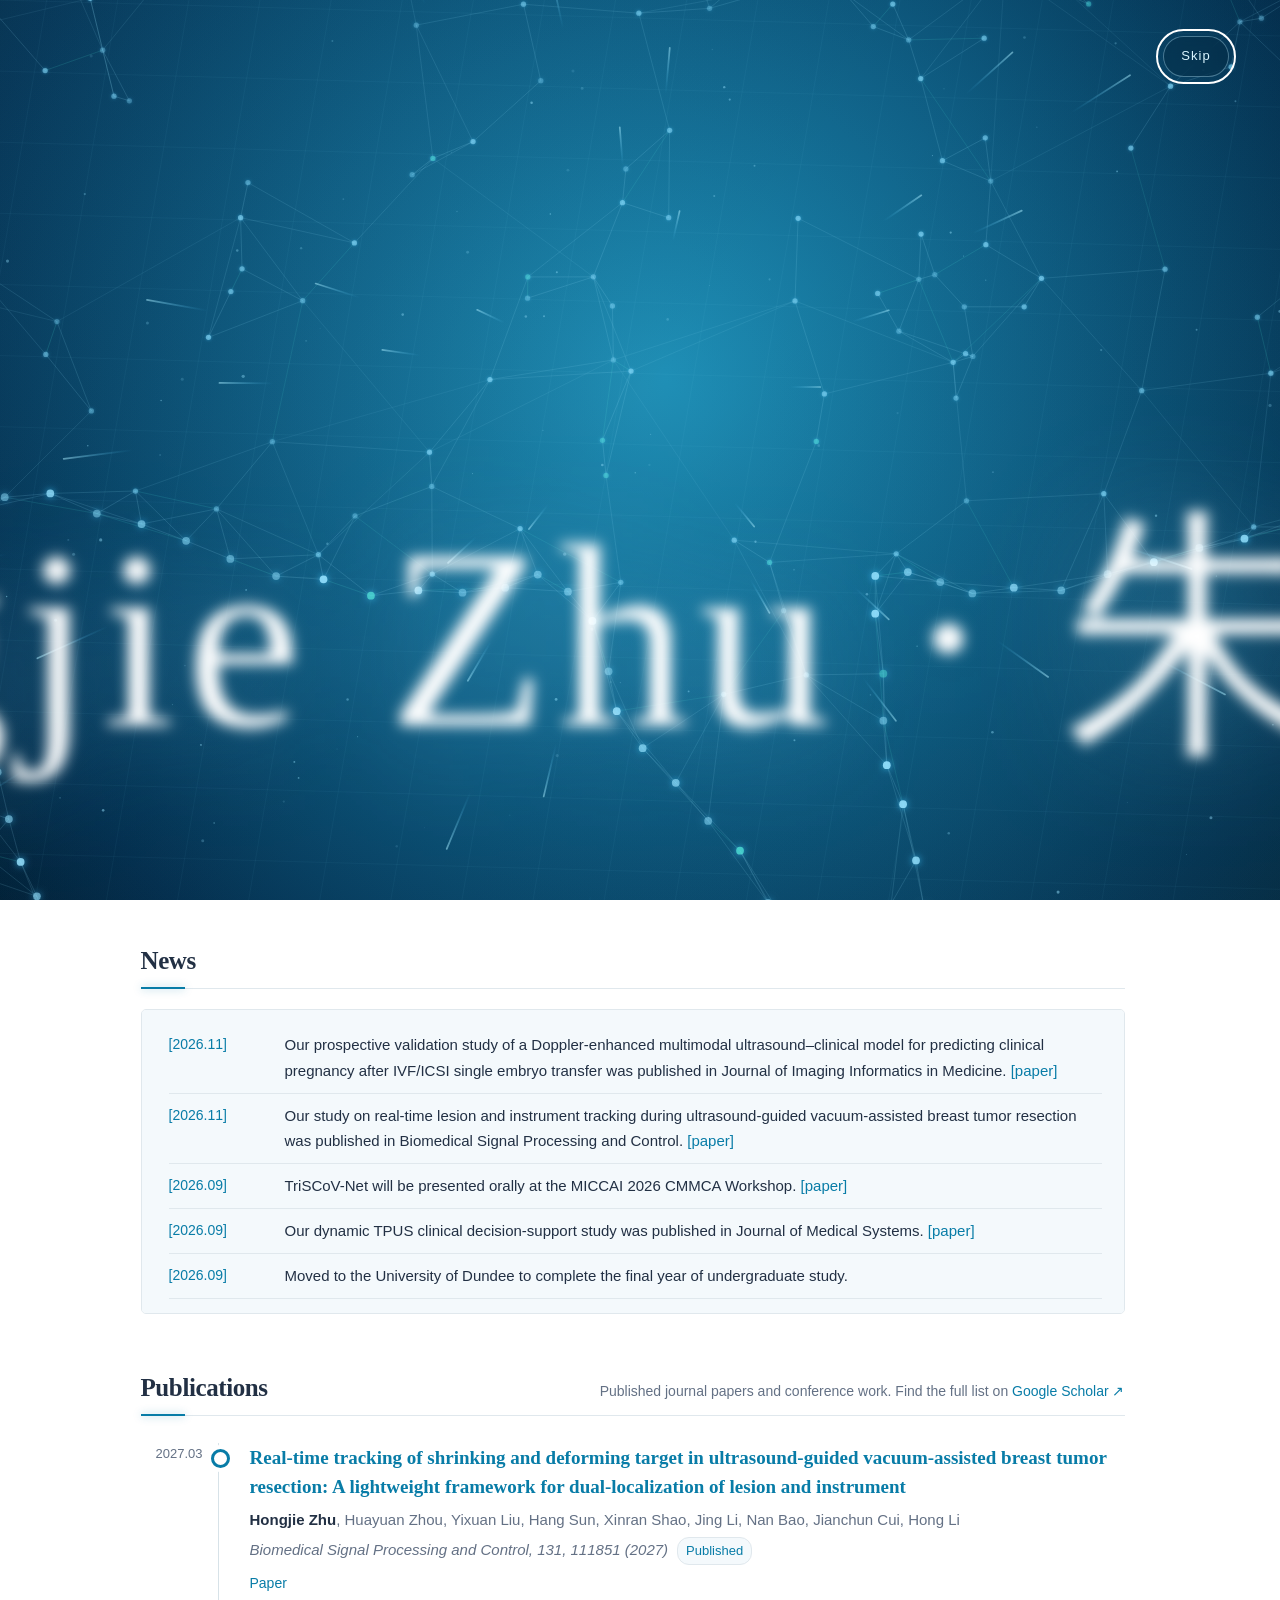
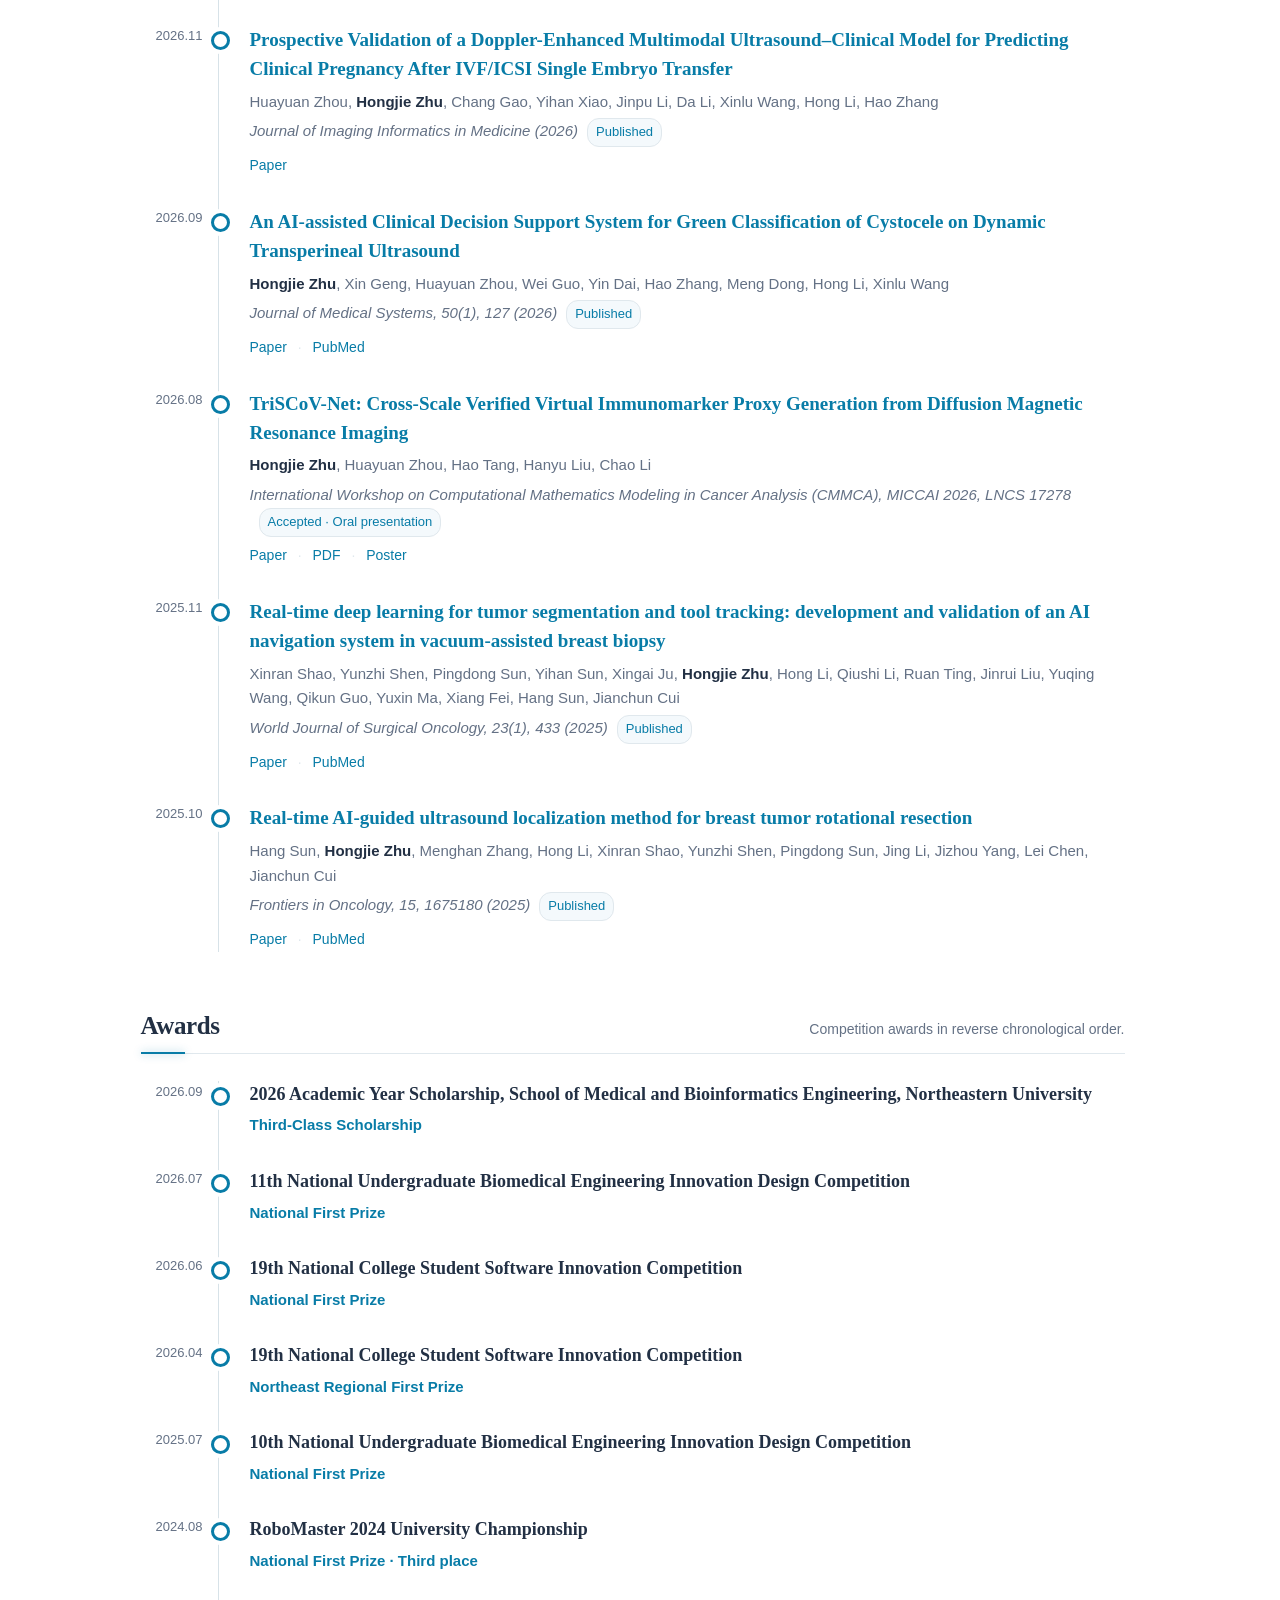
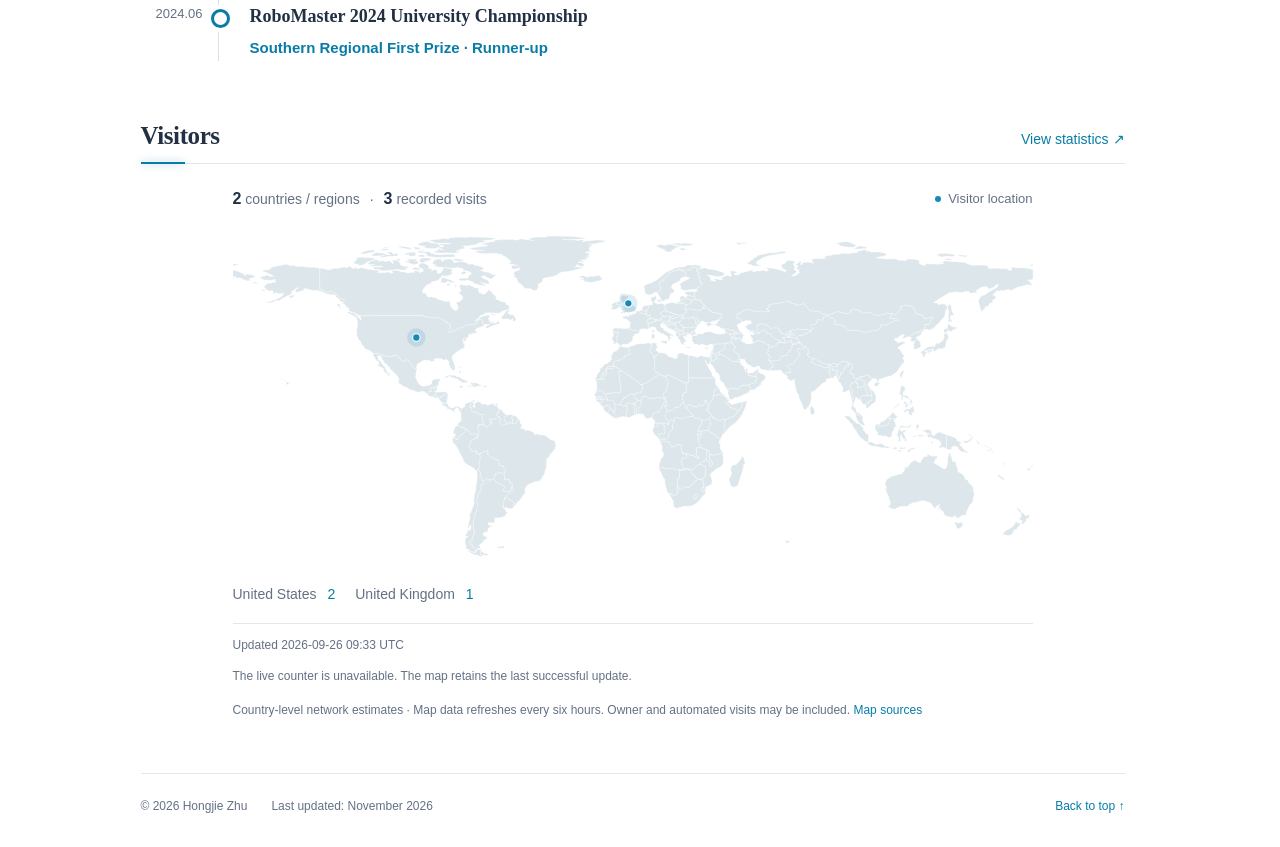
==== commit ef4749d6: "Add verified JIIM publication and bilingual November news" ====
--- a/index.html
+++ b/index.html
@@ -1,5 +1,5 @@
 <!DOCTYPE html>
-<html lang="en" data-theme="light"><head><meta charset="utf-8"><meta name="viewport" content="width=device-width,initial-scale=1"><meta name="theme-color" content="#ffffff"><meta name="description" content="Hongjie Zhu's academic homepage: biomedical engineering at Northeastern University and the University of Dundee, with a focus on medical AI and imaging."><title>Hongjie Zhu's Homepage | 朱鸿杰</title><link rel="canonical" href="https://hongjie-zhu.github.io/"><link rel="icon" type="image/svg+xml" href="assets/favicon.svg"><script>(function(){try{var m=localStorage.getItem('hz-theme');document.documentElement.dataset.theme=m||(matchMedia('(prefers-color-scheme: dark)').matches?'dark':'light');}catch(e){}})();</script><link rel="stylesheet" href="styles.css?v=7588e8929e"><script defer src="app.js?v=007b55845a"></script><link rel="alternate" hreflang="en" href="https://hongjie-zhu.github.io/"><link rel="alternate" hreflang="zh-CN" href="https://hongjie-zhu.github.io/zh/"><link rel="alternate" hreflang="x-default" href="https://hongjie-zhu.github.io/"><meta property="og:type" content="website"><meta property="og:site_name" content="Hongjie Zhu · 朱鸿杰"><meta property="og:title" content="Hongjie Zhu's Homepage | 朱鸿杰"><meta property="og:description" content="Hongjie Zhu is a Biomedical Engineering undergraduate in the joint programme between Northeastern University and the University of Dundee, currently studying at Dundee and working on medical AI and medical imaging."><meta property="og:url" content="https://hongjie-zhu.github.io/"><meta property="og:locale" content="en_US"><script type="application/ld+json">{"@context": "https://schema.org", "@type": "ProfilePage", "url": "https://hongjie-zhu.github.io/", "name": "Hongjie Zhu's Homepage | 朱鸿杰", "inLanguage": "en", "mainEntity": {"@type": "Person", "@id": "https://hongjie-zhu.github.io/#hongjie-zhu", "name": "Hongjie Zhu", "alternateName": "朱鸿杰", "url": "https://hongjie-zhu.github.io/", "image": "https://hongjie-zhu.github.io/assets/hongjie-zhu.jpg", "email": "mailto:hongjiezhu001@gmail.com", "sameAs": ["https://github.com/TTTiankun", "https://scholar.google.co.uk/citations?user=rkhNRc4AAAAJ&hl=en", "https://orcid.org/0009-0009-0659-2012", "https://openreview.net/profile?id=~Hongjie_Zhu2"], "description": "Hongjie Zhu is a Biomedical Engineering undergraduate in the joint programme between Northeastern University and the University of Dundee, currently studying at Dundee and working on medical AI and medical imaging.", "affiliation": [{"@type": "CollegeOrUniversity", "name": "University of Dundee"}, {"@type": "CollegeOrUniversity", "name": "Northeastern University"}], "knowsAbout": ["Medical artificial intelligence", "Ultrasound imaging", "Medical imaging"]}}</script><link rel="stylesheet" href="academic.css?v=309079df44"><script defer src="visitor-map.js?v=ad8a6054bc"></script><script defer src="single-page.js?v=20260926c"></script><script>(function(){try{if(!sessionStorage.getItem('hongjie-whale-intro-seen-v1')&&!matchMedia('(prefers-reduced-motion: reduce)').matches)document.documentElement.classList.add('whale-intro-pending')}catch(e){}})();</script><script defer src="intro-whale.js?v=3467a42bf1"></script></head><body id="top" data-single-page="true"><div class="whale-intro" id="whale-intro" aria-hidden="true"><canvas id="whale-canvas" aria-hidden="true"></canvas><button class="intro-skip" id="intro-skip" type="button">Skip</button><div class="intro-brand"><strong>Hongjie Zhu · 朱鸿杰</strong><span>Medical AI · Imaging · Intelligent Systems</span><i aria-hidden="true"></i></div><div class="intro-depth" aria-hidden="true">Deep data · Living intelligence</div></div><a class="skip" href="#main">Skip to content</a><header class="site-header"><div class="header-inner"><a class="site-name" href="#home">Hongjie Zhu <span lang="zh-CN">朱鸿杰</span></a><nav aria-label="Main navigation"><a href="#home" aria-current="location">Home</a><a href="#publications">Publications</a><a href="#awards">Awards</a></nav><div class="preferences"><button id="language-toggle" type="button">中文</button><button class="replay-whale" id="intro-replay" type="button" aria-label="Replay digital whale intro" title="Replay digital whale intro"><svg viewBox="0 0 36 30" aria-hidden="true"><path class="whale-silhouette" fill-rule="evenodd" d="M2 8C6 6 11 8 16 11C22 14.5 27 12 30 8C28.5 7 28.5 5 29 3.7C31 5 32 4 34 1.8C33.8 5 32.5 7.6 31 9.4C28.5 16 23 20 17 20.5C14.5 20.8 12.8 20 11.4 19C12.8 22.8 11.8 26 9.5 28C10.3 24 9.2 20.5 8.8 18C5.5 16.5 3.2 12.8 2 8ZM10.8 12.1C14.6 13.3 18.6 17.3 18.9 23.1C20.1 20.1 18.4 16.1 16.1 14.5C14.3 13.1 12.4 12.3 10.8 12.1Z"/></svg></button><button id="theme-toggle" type="button"><svg aria-hidden="true" viewBox="0 0 24 24"><path class="moon-icon" d="M20.1 15.1A8.2 8.2 0 0 1 8.9 3.9 8.5 8.5 0 1 0 20.1 15.1Z"></path><g class="sun-icon"><circle cx="12" cy="12" r="4"></circle><path d="M12 2v2m0 16v2M2 12h2m16 0h2M5 5l1.5 1.5m11 11L19 19M5 19l1.5-1.5m11-11L19 5"></path></g></svg></button></div></div></header><main class="page" id="main"><section class="nav-section home-content" id="home"><section class="academic-profile"><div class="identity"><h1>Hongjie Zhu <span lang="zh-CN">朱鸿杰</span></h1><p class="identity-role">Undergraduate · Biomedical Engineering</p><p class="identity-affiliation"><a href="https://www.dundee.ac.uk/" target="_blank" rel="noopener noreferrer">University of Dundee</a> (current)<br>Joint programme with <a href="https://www.neu.edu.cn/" target="_blank" rel="noopener noreferrer">Northeastern University</a></p><p class="identity-programme">Expected graduation · June 2027</p><p class="identity-email"><span>Email:</span> Hongjiezhu001@gmail.com</p><div class="profile-icons"><a class="profile-icon" href="https://scholar.google.co.uk/citations?user=rkhNRc4AAAAJ&hl=en" aria-label="Google Scholar" title="Google Scholar" target="_blank" rel="noopener noreferrer"><svg viewBox="0 0 24 24" aria-hidden="true"><path d="M2.5 9.2 12 4l9.5 5.2L12 14.4 2.5 9.2Z"/><path d="M6.3 11.3v5.1c2.9 2.2 8.5 2.2 11.4 0v-5.1M21.5 9.3v6"/></svg></a><a class="profile-icon" href="https://orcid.org/0009-0009-0659-2012" aria-label="ORCID" title="ORCID" target="_blank" rel="noopener noreferrer"><svg viewBox="0 0 24 24" aria-hidden="true"><circle cx="12" cy="12" r="9"/><path d="M8.1 10.2v6.3M8.1 7.7h.01M11.2 10.2h2.1a3.15 3.15 0 0 1 0 6.3h-2.1v-6.3Z"/></svg></a><a class="profile-icon" href="https://github.com/TTTiankun" aria-label="GitHub" title="GitHub" target="_blank" rel="noopener noreferrer"><svg viewBox="0 0 24 24" aria-hidden="true"><path d="M12 2.8a9.2 9.2 0 0 0-2.9 17.9c.5.1.7-.2.7-.5v-1.8c-2.8.6-3.4-1.2-3.4-1.2-.5-1.2-1.1-1.5-1.1-1.5-.9-.6.1-.6.1-.6 1 0 1.6 1.1 1.6 1.1.9 1.6 2.4 1.1 2.9.9.1-.7.4-1.1.7-1.4-2.3-.3-4.6-1.1-4.6-5.1 0-1.1.4-2.1 1.1-2.8-.1-.3-.5-1.3.1-2.7 0 0 .9-.3 2.9 1.1a10 10 0 0 1 5.3 0c2-1.4 2.9-1.1 2.9-1.1.6 1.4.2 2.4.1 2.7.7.8 1.1 1.7 1.1 2.8 0 4-2.4 4.8-4.7 5.1.4.3.7 1 .7 1.9v3c0 .3.2.6.7.5A9.2 9.2 0 0 0 12 2.8Z"/></svg></a><a class="profile-icon" href="https://openreview.net/profile?id=~Hongjie_Zhu2" aria-label="OpenReview" title="OpenReview" target="_blank" rel="noopener noreferrer"><svg viewBox="0 0 24 24" aria-hidden="true"><path d="M5 5.3h14v13.4H5z"/><path d="M8 9h8M8 12h8M8 15h5"/></svg></a><a class="profile-icon" href="#awards" aria-label="Awards" title="Awards"><svg viewBox="0 0 24 24" aria-hidden="true"><path d="M8 3h8v5a4 4 0 0 1-8 0V3Z"/><path d="M8 5H4v2a4 4 0 0 0 4.5 4M16 5h4v2a4 4 0 0 1-4.5 4M12 12v5M8 21h8M9 17h6v4H9z"/></svg></a></div></div><figure class="identity-photo"><img class="portrait" src="assets/hongjie-zhu.jpg" width="1102" height="1417" alt="Hongjie Zhu / 朱鸿杰" fetchpriority="high"></figure></section><section class="section biography-section"><h2>About me</h2><p>I am an undergraduate student in Biomedical Engineering in the joint programme between Northeastern University and the University of Dundee. I am currently completing my final undergraduate year at Dundee and expect to graduate in June 2027.</p><p>My research centres on medical artificial intelligence, with current work spanning dynamic ultrasound interpretation, real-time localisation of lesions and interventional instruments, multimodal clinical decision support, and cross-scale analysis of brain imaging and histology. These projects include model development, independent or prospective testing, model interpretation, and reader studies, with an emphasis on evaluation that reflects clinical use.</p><p>I am interested in reliable and interpretable intelligent systems that can fit into clinical workflows. I have also worked on visual perception and control for medical robotics. Looking ahead, I hope to explore connections among medical imaging, tissue structure, and molecular and cellular states, and to translate engineering methods into tools with practical medical value.</p></section><section class="section news-section"><h2>News</h2><div class="news-scroll" tabindex="0" aria-label="News archive"><ul><li><time datetime="2026.11">[2026.11]</time><p>Our study on real-time lesion and instrument tracking during ultrasound-guided vacuum-assisted breast tumor resection was published in Biomedical Signal Processing and Control. <a href="https://www.sciencedirect.com/science/article/pii/S1746809426024092" target="_blank" rel="noopener noreferrer">[paper]</a></p></li><li><time datetime="2026.09">[2026.09]</time><p>TriSCoV-Net will be presented orally at the MICCAI 2026 CMMCA Workshop. <a href="https://papers.miccai.org/miccai-2026-sat/CMMCA_010.html" target="_blank" rel="noopener noreferrer">[paper]</a></p></li><li><time datetime="2026.09">[2026.09]</time><p>Our dynamic TPUS clinical decision-support study was published in Journal of Medical Systems. <a href="https://doi.org/10.1007/s10916-026-02453-7" target="_blank" rel="noopener noreferrer">[paper]</a></p></li><li><time datetime="2026.09">[2026.09]</time><p>Moved to the University of Dundee to complete the final year of undergraduate study.</p></li><li><time datetime="2026.08">[2026.08]</time><p>TriSCoV-Net was accepted for an oral presentation at the MICCAI 2026 CMMCA Workshop. <a href="https://papers.miccai.org/miccai-2026-sat/CMMCA_010.html" target="_blank" rel="noopener noreferrer">[paper]</a></p></li><li><time datetime="2026.07">[2026.07]</time><p>Received the National First Prize in the 11th National Undergraduate Biomedical Engineering Innovation Design Competition.</p></li><li><time datetime="2026.06">[2026.06]</time><p>Received the National First Prize in the 19th National College Student Software Innovation Competition.</p></li><li><time datetime="2026.04">[2026.04]</time><p>Received the Northeast Regional First Prize in the 19th National College Student Software Innovation Competition.</p></li><li><time datetime="2025.11">[2025.11]</time><p>Our AI navigation study was published in World Journal of Surgical Oncology. <a href="https://doi.org/10.1186/s12957-025-04087-4" target="_blank" rel="noopener noreferrer">[paper]</a></p></li><li><time datetime="2025.10">[2025.10]</time><p>Our real-time ultrasound localization study was published in Frontiers in Oncology. <a href="https://doi.org/10.3389/fonc.2025.1675180" target="_blank" rel="noopener noreferrer">[paper]</a></p></li><li><time datetime="2025.07">[2025.07]</time><p>Received the National First Prize in the 10th National Undergraduate Biomedical Engineering Innovation Design Competition.</p></li><li><time datetime="2024.08">[2024.08]</time><p>Received the National First Prize (third place) in the RoboMaster 2024 University Championship.</p></li><li><time datetime="2024.06">[2024.06]</time><p>Received the Southern Regional First Prize (runner-up) in the RoboMaster 2024 University Championship.</p></li><li><time datetime="2023.08">[2023.08]</time><p>Joined Northeastern University to study Biomedical Engineering.</p></li></ul></div></section></section><section class="nav-section section timeline-section" id="publications"><div class="section-title"><h2>Publications</h2><p>Published journal papers and conference work. Find the full list on <a href="https://scholar.google.co.uk/citations?user=rkhNRc4AAAAJ&hl=en" target="_blank" rel="noopener noreferrer">Google Scholar ↗</a></p></div><ol class="academic-timeline"><li><time datetime="2027.03">2027.03</time><article><h3>Real-time tracking of shrinking and deforming target in ultrasound-guided vacuum-assisted breast tumor resection: A lightweight framework for dual-localization of lesion and instrument</h3><p class="timeline-authors"><strong>Hongjie Zhu</strong>, Huayuan Zhou, Yixuan Liu, Hang Sun, Xinran Shao, Jing Li, Nan Bao, Jianchun Cui, Hong Li</p><p class="timeline-venue"><em>Biomedical Signal Processing and Control, 131, 111851 (2027)</em><span class="timeline-status">Published</span></p><div class="timeline-links"><a href="https://www.sciencedirect.com/science/article/pii/S1746809426024092" target="_blank" rel="noopener noreferrer">Paper</a></div></article></li><li><time datetime="2026.09">2026.09</time><article><h3>An AI-assisted Clinical Decision Support System for Green Classification of Cystocele on Dynamic Transperineal Ultrasound</h3><p class="timeline-authors"><strong>Hongjie Zhu</strong>, Xin Geng, Huayuan Zhou, Wei Guo, Yin Dai, Hao Zhang, Meng Dong, Hong Li, Xinlu Wang</p><p class="timeline-venue"><em>Journal of Medical Systems, 50(1), 127 (2026)</em><span class="timeline-status">Published</span></p><div class="timeline-links"><a href="https://doi.org/10.1007/s10916-026-02453-7" target="_blank" rel="noopener noreferrer">Paper</a><span aria-hidden="true"> · </span><a href="https://pubmed.ncbi.nlm.nih.gov/42678584/" target="_blank" rel="noopener noreferrer">PubMed</a></div></article></li><li><time datetime="2026.08">2026.08</time><article><h3>TriSCoV-Net: Cross-Scale Verified Virtual Immunomarker Proxy Generation from Diffusion Magnetic Resonance Imaging</h3><p class="timeline-authors"><strong>Hongjie Zhu</strong>, Huayuan Zhou, Hao Tang, Hanyu Liu, Chao Li</p><p class="timeline-venue"><em>International Workshop on Computational Mathematics Modeling in Cancer Analysis (CMMCA), MICCAI 2026, LNCS 17278</em><span class="timeline-status">Accepted · Oral presentation</span></p><div class="timeline-links"><a href="https://papers.miccai.org/miccai-2026-sat/CMMCA_010.html" target="_blank" rel="noopener noreferrer">Paper</a><span aria-hidden="true"> · </span><a href="https://papers.miccai.org/miccai-2026-sat/paper/CMMCA2026_010.pdf" target="_blank" rel="noopener noreferrer">PDF</a><span aria-hidden="true"> · </span><a href="https://cmmca.github.io/CMMCA2026/poster/10-ID-10_TriSCoV-Net%20Cross-Scale%20Verified%20Virtual%20Immunomarker%20Proxy%20Generation%20from%20Diffusion%20Magnetic%20Resonance%20Imaging.pdf" target="_blank" rel="noopener noreferrer">Poster</a></div></article></li><li><time datetime="2025.11">2025.11</time><article><h3>Real-time deep learning for tumor segmentation and tool tracking: development and validation of an AI navigation system in vacuum-assisted breast biopsy</h3><p class="timeline-authors">Xinran Shao, Yunzhi Shen, Pingdong Sun, Yihan Sun, Xingai Ju, <strong>Hongjie Zhu</strong>, Hong Li, Qiushi Li, Ruan Ting, Jinrui Liu, Yuqing Wang, Qikun Guo, Yuxin Ma, Xiang Fei, Hang Sun, Jianchun Cui</p><p class="timeline-venue"><em>World Journal of Surgical Oncology, 23(1), 433 (2025)</em><span class="timeline-status">Published</span></p><div class="timeline-links"><a href="https://doi.org/10.1186/s12957-025-04087-4" target="_blank" rel="noopener noreferrer">Paper</a><span aria-hidden="true"> · </span><a href="https://pubmed.ncbi.nlm.nih.gov/41225484/" target="_blank" rel="noopener noreferrer">PubMed</a></div></article></li><li><time datetime="2025.10">2025.10</time><article><h3>Real-time AI-guided ultrasound localization method for breast tumor rotational resection</h3><p class="timeline-authors">Hang Sun, <strong>Hongjie Zhu</strong>, Menghan Zhang, Hong Li, Xinran Shao, Yunzhi Shen, Pingdong Sun, Jing Li, Jizhou Yang, Lei Chen, Jianchun Cui</p><p class="timeline-venue"><em>Frontiers in Oncology, 15, 1675180 (2025)</em><span class="timeline-status">Published</span></p><div class="timeline-links"><a href="https://doi.org/10.3389/fonc.2025.1675180" target="_blank" rel="noopener noreferrer">Paper</a><span aria-hidden="true"> · </span><a href="https://pubmed.ncbi.nlm.nih.gov/41211448/" target="_blank" rel="noopener noreferrer">PubMed</a></div></article></li></ol></section><section class="nav-section section timeline-section" id="awards"><div class="section-title"><h2>Awards</h2><p>Competition awards in reverse chronological order.</p></div><ol class="academic-timeline award-timeline"><li><time datetime="2026.09">2026.09</time><article><h3>2026 Academic Year Scholarship, School of Medical and Bioinformatics Engineering, Northeastern University</h3><p class="timeline-venue">Third-Class Scholarship</p></article></li><li><time datetime="2026.07">2026.07</time><article><h3>11th National Undergraduate Biomedical Engineering Innovation Design Competition</h3><p class="timeline-venue">National First Prize</p></article></li><li><time datetime="2026.06">2026.06</time><article><h3>19th National College Student Software Innovation Competition</h3><p class="timeline-venue">National First Prize</p></article></li><li><time datetime="2026.04">2026.04</time><article><h3>19th National College Student Software Innovation Competition</h3><p class="timeline-venue">Northeast Regional First Prize</p></article></li><li><time datetime="2025.07">2025.07</time><article><h3>10th National Undergraduate Biomedical Engineering Innovation Design Competition</h3><p class="timeline-venue">National First Prize</p></article></li><li><time datetime="2024.08">2024.08</time><article><h3>RoboMaster 2024 University Championship</h3><p class="timeline-venue">National First Prize · Third place</p></article></li><li><time datetime="2024.06">2024.06</time><article><h3>RoboMaster 2024 University Championship</h3><p class="timeline-venue">Southern Regional First Prize · Runner-up</p></article></li></ol></section><section aria-labelledby="visitors-title" class="section visitors-section" id="visitors"><div class="section-title"><h2 id="visitors-title">Visitors</h2><a href="https://info.flagcounter.com/6R7o" rel="noopener noreferrer" target="_blank">View statistics ↗</a></div>
+<html lang="en" data-theme="light"><head><meta charset="utf-8"><meta name="viewport" content="width=device-width,initial-scale=1"><meta name="theme-color" content="#ffffff"><meta name="description" content="Hongjie Zhu's academic homepage: biomedical engineering at Northeastern University and the University of Dundee, with a focus on medical AI and imaging."><title>Hongjie Zhu's Homepage | 朱鸿杰</title><link rel="canonical" href="https://hongjie-zhu.github.io/"><link rel="icon" type="image/svg+xml" href="assets/favicon.svg"><script>(function(){try{var m=localStorage.getItem('hz-theme');document.documentElement.dataset.theme=m||(matchMedia('(prefers-color-scheme: dark)').matches?'dark':'light');}catch(e){}})();</script><link rel="stylesheet" href="styles.css?v=7588e8929e"><script defer src="app.js?v=007b55845a"></script><link rel="alternate" hreflang="en" href="https://hongjie-zhu.github.io/"><link rel="alternate" hreflang="zh-CN" href="https://hongjie-zhu.github.io/zh/"><link rel="alternate" hreflang="x-default" href="https://hongjie-zhu.github.io/"><meta property="og:type" content="website"><meta property="og:site_name" content="Hongjie Zhu · 朱鸿杰"><meta property="og:title" content="Hongjie Zhu's Homepage | 朱鸿杰"><meta property="og:description" content="Hongjie Zhu is a Biomedical Engineering undergraduate in the joint programme between Northeastern University and the University of Dundee, currently studying at Dundee and working on medical AI and medical imaging."><meta property="og:url" content="https://hongjie-zhu.github.io/"><meta property="og:locale" content="en_US"><script type="application/ld+json">{"@context": "https://schema.org", "@type": "ProfilePage", "url": "https://hongjie-zhu.github.io/", "name": "Hongjie Zhu's Homepage | 朱鸿杰", "inLanguage": "en", "mainEntity": {"@type": "Person", "@id": "https://hongjie-zhu.github.io/#hongjie-zhu", "name": "Hongjie Zhu", "alternateName": "朱鸿杰", "url": "https://hongjie-zhu.github.io/", "image": "https://hongjie-zhu.github.io/assets/hongjie-zhu.jpg", "email": "mailto:hongjiezhu001@gmail.com", "sameAs": ["https://github.com/TTTiankun", "https://scholar.google.co.uk/citations?user=rkhNRc4AAAAJ&hl=en", "https://orcid.org/0009-0009-0659-2012", "https://openreview.net/profile?id=~Hongjie_Zhu2"], "description": "Hongjie Zhu is a Biomedical Engineering undergraduate in the joint programme between Northeastern University and the University of Dundee, currently studying at Dundee and working on medical AI and medical imaging.", "affiliation": [{"@type": "CollegeOrUniversity", "name": "University of Dundee"}, {"@type": "CollegeOrUniversity", "name": "Northeastern University"}], "knowsAbout": ["Medical artificial intelligence", "Ultrasound imaging", "Medical imaging"]}}</script><link rel="stylesheet" href="academic.css?v=309079df44"><script defer src="visitor-map.js?v=ad8a6054bc"></script><script defer src="single-page.js?v=20260926c"></script><script>(function(){try{if(!sessionStorage.getItem('hongjie-whale-intro-seen-v1')&&!matchMedia('(prefers-reduced-motion: reduce)').matches)document.documentElement.classList.add('whale-intro-pending')}catch(e){}})();</script><script defer src="intro-whale.js?v=3467a42bf1"></script></head><body id="top" data-single-page="true"><div class="whale-intro" id="whale-intro" aria-hidden="true"><canvas id="whale-canvas" aria-hidden="true"></canvas><button class="intro-skip" id="intro-skip" type="button">Skip</button><div class="intro-brand"><strong>Hongjie Zhu · 朱鸿杰</strong><span>Medical AI · Imaging · Intelligent Systems</span><i aria-hidden="true"></i></div><div class="intro-depth" aria-hidden="true">Deep data · Living intelligence</div></div><a class="skip" href="#main">Skip to content</a><header class="site-header"><div class="header-inner"><a class="site-name" href="#home">Hongjie Zhu <span lang="zh-CN">朱鸿杰</span></a><nav aria-label="Main navigation"><a href="#home" aria-current="location">Home</a><a href="#publications">Publications</a><a href="#awards">Awards</a></nav><div class="preferences"><button id="language-toggle" type="button">中文</button><button class="replay-whale" id="intro-replay" type="button" aria-label="Replay digital whale intro" title="Replay digital whale intro"><svg viewBox="0 0 36 30" aria-hidden="true"><path class="whale-silhouette" fill-rule="evenodd" d="M2 8C6 6 11 8 16 11C22 14.5 27 12 30 8C28.5 7 28.5 5 29 3.7C31 5 32 4 34 1.8C33.8 5 32.5 7.6 31 9.4C28.5 16 23 20 17 20.5C14.5 20.8 12.8 20 11.4 19C12.8 22.8 11.8 26 9.5 28C10.3 24 9.2 20.5 8.8 18C5.5 16.5 3.2 12.8 2 8ZM10.8 12.1C14.6 13.3 18.6 17.3 18.9 23.1C20.1 20.1 18.4 16.1 16.1 14.5C14.3 13.1 12.4 12.3 10.8 12.1Z"/></svg></button><button id="theme-toggle" type="button"><svg aria-hidden="true" viewBox="0 0 24 24"><path class="moon-icon" d="M20.1 15.1A8.2 8.2 0 0 1 8.9 3.9 8.5 8.5 0 1 0 20.1 15.1Z"></path><g class="sun-icon"><circle cx="12" cy="12" r="4"></circle><path d="M12 2v2m0 16v2M2 12h2m16 0h2M5 5l1.5 1.5m11 11L19 19M5 19l1.5-1.5m11-11L19 5"></path></g></svg></button></div></div></header><main class="page" id="main"><section class="nav-section home-content" id="home"><section class="academic-profile"><div class="identity"><h1>Hongjie Zhu <span lang="zh-CN">朱鸿杰</span></h1><p class="identity-role">Undergraduate · Biomedical Engineering</p><p class="identity-affiliation"><a href="https://www.dundee.ac.uk/" target="_blank" rel="noopener noreferrer">University of Dundee</a> (current)<br>Joint programme with <a href="https://www.neu.edu.cn/" target="_blank" rel="noopener noreferrer">Northeastern University</a></p><p class="identity-programme">Expected graduation · June 2027</p><p class="identity-email"><span>Email:</span> Hongjiezhu001@gmail.com</p><div class="profile-icons"><a class="profile-icon" href="https://scholar.google.co.uk/citations?user=rkhNRc4AAAAJ&hl=en" aria-label="Google Scholar" title="Google Scholar" target="_blank" rel="noopener noreferrer"><svg viewBox="0 0 24 24" aria-hidden="true"><path d="M2.5 9.2 12 4l9.5 5.2L12 14.4 2.5 9.2Z"/><path d="M6.3 11.3v5.1c2.9 2.2 8.5 2.2 11.4 0v-5.1M21.5 9.3v6"/></svg></a><a class="profile-icon" href="https://orcid.org/0009-0009-0659-2012" aria-label="ORCID" title="ORCID" target="_blank" rel="noopener noreferrer"><svg viewBox="0 0 24 24" aria-hidden="true"><circle cx="12" cy="12" r="9"/><path d="M8.1 10.2v6.3M8.1 7.7h.01M11.2 10.2h2.1a3.15 3.15 0 0 1 0 6.3h-2.1v-6.3Z"/></svg></a><a class="profile-icon" href="https://github.com/TTTiankun" aria-label="GitHub" title="GitHub" target="_blank" rel="noopener noreferrer"><svg viewBox="0 0 24 24" aria-hidden="true"><path d="M12 2.8a9.2 9.2 0 0 0-2.9 17.9c.5.1.7-.2.7-.5v-1.8c-2.8.6-3.4-1.2-3.4-1.2-.5-1.2-1.1-1.5-1.1-1.5-.9-.6.1-.6.1-.6 1 0 1.6 1.1 1.6 1.1.9 1.6 2.4 1.1 2.9.9.1-.7.4-1.1.7-1.4-2.3-.3-4.6-1.1-4.6-5.1 0-1.1.4-2.1 1.1-2.8-.1-.3-.5-1.3.1-2.7 0 0 .9-.3 2.9 1.1a10 10 0 0 1 5.3 0c2-1.4 2.9-1.1 2.9-1.1.6 1.4.2 2.4.1 2.7.7.8 1.1 1.7 1.1 2.8 0 4-2.4 4.8-4.7 5.1.4.3.7 1 .7 1.9v3c0 .3.2.6.7.5A9.2 9.2 0 0 0 12 2.8Z"/></svg></a><a class="profile-icon" href="https://openreview.net/profile?id=~Hongjie_Zhu2" aria-label="OpenReview" title="OpenReview" target="_blank" rel="noopener noreferrer"><svg viewBox="0 0 24 24" aria-hidden="true"><path d="M5 5.3h14v13.4H5z"/><path d="M8 9h8M8 12h8M8 15h5"/></svg></a><a class="profile-icon" href="#awards" aria-label="Awards" title="Awards"><svg viewBox="0 0 24 24" aria-hidden="true"><path d="M8 3h8v5a4 4 0 0 1-8 0V3Z"/><path d="M8 5H4v2a4 4 0 0 0 4.5 4M16 5h4v2a4 4 0 0 1-4.5 4M12 12v5M8 21h8M9 17h6v4H9z"/></svg></a></div></div><figure class="identity-photo"><img class="portrait" src="assets/hongjie-zhu.jpg" width="1102" height="1417" alt="Hongjie Zhu / 朱鸿杰" fetchpriority="high"></figure></section><section class="section biography-section"><h2>About me</h2><p>I am an undergraduate student in Biomedical Engineering in the joint programme between Northeastern University and the University of Dundee. I am currently completing my final undergraduate year at Dundee and expect to graduate in June 2027.</p><p>My research centres on medical artificial intelligence, with current work spanning dynamic ultrasound interpretation, real-time localisation of lesions and interventional instruments, multimodal clinical decision support, and cross-scale analysis of brain imaging and histology. These projects include model development, independent or prospective testing, model interpretation, and reader studies, with an emphasis on evaluation that reflects clinical use.</p><p>I am interested in reliable and interpretable intelligent systems that can fit into clinical workflows. I have also worked on visual perception and control for medical robotics. Looking ahead, I hope to explore connections among medical imaging, tissue structure, and molecular and cellular states, and to translate engineering methods into tools with practical medical value.</p></section><section class="section news-section"><h2>News</h2><div class="news-scroll" tabindex="0" aria-label="News archive"><ul><li><time datetime="2026.11">[2026.11]</time><p>Our prospective validation study of a Doppler-enhanced multimodal ultrasound–clinical model for predicting clinical pregnancy after IVF/ICSI single embryo transfer was published in Journal of Imaging Informatics in Medicine. <a href="https://doi.org/10.1007/s10278-026-02531-9" target="_blank" rel="noopener noreferrer">[paper]</a></p></li><li><time datetime="2026.11">[2026.11]</time><p>Our study on real-time lesion and instrument tracking during ultrasound-guided vacuum-assisted breast tumor resection was published in Biomedical Signal Processing and Control. <a href="https://www.sciencedirect.com/science/article/pii/S1746809426024092" target="_blank" rel="noopener noreferrer">[paper]</a></p></li><li><time datetime="2026.09">[2026.09]</time><p>TriSCoV-Net will be presented orally at the MICCAI 2026 CMMCA Workshop. <a href="https://papers.miccai.org/miccai-2026-sat/CMMCA_010.html" target="_blank" rel="noopener noreferrer">[paper]</a></p></li><li><time datetime="2026.09">[2026.09]</time><p>Our dynamic TPUS clinical decision-support study was published in Journal of Medical Systems. <a href="https://doi.org/10.1007/s10916-026-02453-7" target="_blank" rel="noopener noreferrer">[paper]</a></p></li><li><time datetime="2026.09">[2026.09]</time><p>Moved to the University of Dundee to complete the final year of undergraduate study.</p></li><li><time datetime="2026.08">[2026.08]</time><p>TriSCoV-Net was accepted for an oral presentation at the MICCAI 2026 CMMCA Workshop. <a href="https://papers.miccai.org/miccai-2026-sat/CMMCA_010.html" target="_blank" rel="noopener noreferrer">[paper]</a></p></li><li><time datetime="2026.07">[2026.07]</time><p>Received the National First Prize in the 11th National Undergraduate Biomedical Engineering Innovation Design Competition.</p></li><li><time datetime="2026.06">[2026.06]</time><p>Received the National First Prize in the 19th National College Student Software Innovation Competition.</p></li><li><time datetime="2026.04">[2026.04]</time><p>Received the Northeast Regional First Prize in the 19th National College Student Software Innovation Competition.</p></li><li><time datetime="2025.11">[2025.11]</time><p>Our AI navigation study was published in World Journal of Surgical Oncology. <a href="https://doi.org/10.1186/s12957-025-04087-4" target="_blank" rel="noopener noreferrer">[paper]</a></p></li><li><time datetime="2025.10">[2025.10]</time><p>Our real-time ultrasound localization study was published in Frontiers in Oncology. <a href="https://doi.org/10.3389/fonc.2025.1675180" target="_blank" rel="noopener noreferrer">[paper]</a></p></li><li><time datetime="2025.07">[2025.07]</time><p>Received the National First Prize in the 10th National Undergraduate Biomedical Engineering Innovation Design Competition.</p></li><li><time datetime="2024.08">[2024.08]</time><p>Received the National First Prize (third place) in the RoboMaster 2024 University Championship.</p></li><li><time datetime="2024.06">[2024.06]</time><p>Received the Southern Regional First Prize (runner-up) in the RoboMaster 2024 University Championship.</p></li><li><time datetime="2023.08">[2023.08]</time><p>Joined Northeastern University to study Biomedical Engineering.</p></li></ul></div></section></section><section class="nav-section section timeline-section" id="publications"><div class="section-title"><h2>Publications</h2><p>Published journal papers and conference work. Find the full list on <a href="https://scholar.google.co.uk/citations?user=rkhNRc4AAAAJ&hl=en" target="_blank" rel="noopener noreferrer">Google Scholar ↗</a></p></div><ol class="academic-timeline"><li><time datetime="2027.03">2027.03</time><article><h3>Real-time tracking of shrinking and deforming target in ultrasound-guided vacuum-assisted breast tumor resection: A lightweight framework for dual-localization of lesion and instrument</h3><p class="timeline-authors"><strong>Hongjie Zhu</strong>, Huayuan Zhou, Yixuan Liu, Hang Sun, Xinran Shao, Jing Li, Nan Bao, Jianchun Cui, Hong Li</p><p class="timeline-venue"><em>Biomedical Signal Processing and Control, 131, 111851 (2027)</em><span class="timeline-status">Published</span></p><div class="timeline-links"><a href="https://www.sciencedirect.com/science/article/pii/S1746809426024092" target="_blank" rel="noopener noreferrer">Paper</a></div></article></li><li><time datetime="2026.11">2026.11</time><article><h3>Prospective Validation of a Doppler-Enhanced Multimodal Ultrasound–Clinical Model for Predicting Clinical Pregnancy After IVF/ICSI Single Embryo Transfer</h3><p class="timeline-authors">Huayuan Zhou, <strong>Hongjie Zhu</strong>, Chang Gao, Yihan Xiao, Jinpu Li, Da Li, Xinlu Wang, Hong Li, Hao Zhang</p><p class="timeline-venue"><em>Journal of Imaging Informatics in Medicine (2026)</em><span class="timeline-status">Published</span></p><div class="timeline-links"><a href="https://doi.org/10.1007/s10278-026-02531-9" target="_blank" rel="noopener noreferrer">Paper</a></div></article></li><li><time datetime="2026.09">2026.09</time><article><h3>An AI-assisted Clinical Decision Support System for Green Classification of Cystocele on Dynamic Transperineal Ultrasound</h3><p class="timeline-authors"><strong>Hongjie Zhu</strong>, Xin Geng, Huayuan Zhou, Wei Guo, Yin Dai, Hao Zhang, Meng Dong, Hong Li, Xinlu Wang</p><p class="timeline-venue"><em>Journal of Medical Systems, 50(1), 127 (2026)</em><span class="timeline-status">Published</span></p><div class="timeline-links"><a href="https://doi.org/10.1007/s10916-026-02453-7" target="_blank" rel="noopener noreferrer">Paper</a><span aria-hidden="true"> · </span><a href="https://pubmed.ncbi.nlm.nih.gov/42678584/" target="_blank" rel="noopener noreferrer">PubMed</a></div></article></li><li><time datetime="2026.08">2026.08</time><article><h3>TriSCoV-Net: Cross-Scale Verified Virtual Immunomarker Proxy Generation from Diffusion Magnetic Resonance Imaging</h3><p class="timeline-authors"><strong>Hongjie Zhu</strong>, Huayuan Zhou, Hao Tang, Hanyu Liu, Chao Li</p><p class="timeline-venue"><em>International Workshop on Computational Mathematics Modeling in Cancer Analysis (CMMCA), MICCAI 2026, LNCS 17278</em><span class="timeline-status">Accepted · Oral presentation</span></p><div class="timeline-links"><a href="https://papers.miccai.org/miccai-2026-sat/CMMCA_010.html" target="_blank" rel="noopener noreferrer">Paper</a><span aria-hidden="true"> · </span><a href="https://papers.miccai.org/miccai-2026-sat/paper/CMMCA2026_010.pdf" target="_blank" rel="noopener noreferrer">PDF</a><span aria-hidden="true"> · </span><a href="https://cmmca.github.io/CMMCA2026/poster/10-ID-10_TriSCoV-Net%20Cross-Scale%20Verified%20Virtual%20Immunomarker%20Proxy%20Generation%20from%20Diffusion%20Magnetic%20Resonance%20Imaging.pdf" target="_blank" rel="noopener noreferrer">Poster</a></div></article></li><li><time datetime="2025.11">2025.11</time><article><h3>Real-time deep learning for tumor segmentation and tool tracking: development and validation of an AI navigation system in vacuum-assisted breast biopsy</h3><p class="timeline-authors">Xinran Shao, Yunzhi Shen, Pingdong Sun, Yihan Sun, Xingai Ju, <strong>Hongjie Zhu</strong>, Hong Li, Qiushi Li, Ruan Ting, Jinrui Liu, Yuqing Wang, Qikun Guo, Yuxin Ma, Xiang Fei, Hang Sun, Jianchun Cui</p><p class="timeline-venue"><em>World Journal of Surgical Oncology, 23(1), 433 (2025)</em><span class="timeline-status">Published</span></p><div class="timeline-links"><a href="https://doi.org/10.1186/s12957-025-04087-4" target="_blank" rel="noopener noreferrer">Paper</a><span aria-hidden="true"> · </span><a href="https://pubmed.ncbi.nlm.nih.gov/41225484/" target="_blank" rel="noopener noreferrer">PubMed</a></div></article></li><li><time datetime="2025.10">2025.10</time><article><h3>Real-time AI-guided ultrasound localization method for breast tumor rotational resection</h3><p class="timeline-authors">Hang Sun, <strong>Hongjie Zhu</strong>, Menghan Zhang, Hong Li, Xinran Shao, Yunzhi Shen, Pingdong Sun, Jing Li, Jizhou Yang, Lei Chen, Jianchun Cui</p><p class="timeline-venue"><em>Frontiers in Oncology, 15, 1675180 (2025)</em><span class="timeline-status">Published</span></p><div class="timeline-links"><a href="https://doi.org/10.3389/fonc.2025.1675180" target="_blank" rel="noopener noreferrer">Paper</a><span aria-hidden="true"> · </span><a href="https://pubmed.ncbi.nlm.nih.gov/41211448/" target="_blank" rel="noopener noreferrer">PubMed</a></div></article></li></ol></section><section class="nav-section section timeline-section" id="awards"><div class="section-title"><h2>Awards</h2><p>Competition awards in reverse chronological order.</p></div><ol class="academic-timeline award-timeline"><li><time datetime="2026.09">2026.09</time><article><h3>2026 Academic Year Scholarship, School of Medical and Bioinformatics Engineering, Northeastern University</h3><p class="timeline-venue">Third-Class Scholarship</p></article></li><li><time datetime="2026.07">2026.07</time><article><h3>11th National Undergraduate Biomedical Engineering Innovation Design Competition</h3><p class="timeline-venue">National First Prize</p></article></li><li><time datetime="2026.06">2026.06</time><article><h3>19th National College Student Software Innovation Competition</h3><p class="timeline-venue">National First Prize</p></article></li><li><time datetime="2026.04">2026.04</time><article><h3>19th National College Student Software Innovation Competition</h3><p class="timeline-venue">Northeast Regional First Prize</p></article></li><li><time datetime="2025.07">2025.07</time><article><h3>10th National Undergraduate Biomedical Engineering Innovation Design Competition</h3><p class="timeline-venue">National First Prize</p></article></li><li><time datetime="2024.08">2024.08</time><article><h3>RoboMaster 2024 University Championship</h3><p class="timeline-venue">National First Prize · Third place</p></article></li><li><time datetime="2024.06">2024.06</time><article><h3>RoboMaster 2024 University Championship</h3><p class="timeline-venue">Southern Regional First Prize · Runner-up</p></article></li></ol></section><section aria-labelledby="visitors-title" class="section visitors-section" id="visitors"><div class="section-title"><h2 id="visitors-title">Visitors</h2><a href="https://info.flagcounter.com/6R7o" rel="noopener noreferrer" target="_blank">View statistics ↗</a></div>
 <div class="minimal-map" data-stats-url="https://raw.githubusercontent.com/hongjie-zhu/hongjie-zhu.github.io/main/assets/visitor-stats.json"><div class="map-meta"><p><strong id="country-total">2</strong> countries / regions<span class="meta-divider">·</span><strong id="visit-total">3</strong> recorded visits</p><span class="map-legend"><i aria-hidden="true"></i>Visitor location</span></div>
 <svg aria-labelledby="map-title map-desc" class="visitor-map" role="img" viewbox="0 0 960 400"><title id="map-title">Visitor countries and regions</title><desc id="map-desc">Blue markers show countries with recorded visits. The country list below provides the same information.</desc><use class="map-land" href="assets/world-land.svg#land"></use><g id="visitor-markers"><g class="map-marker" data-country="US" transform="translate(220.0,125.4)"><title>United States: 2</title><circle class="marker-halo" r="11"></circle><circle class="marker-dot" r="4.5"></circle></g><g class="map-marker" data-country="GB" transform="translate(474.4,84.4)"><title>United Kingdom: 1</title><circle class="marker-halo" r="11"></circle><circle class="marker-dot" r="4.5"></circle></g></g></svg>
 <ul class="visitor-countries" id="visitor-country-list"><li><button data-country="US" type="button">United States <span>2</span></button></li><li><button data-country="GB" type="button">United Kingdom <span>1</span></button></li></ul>
